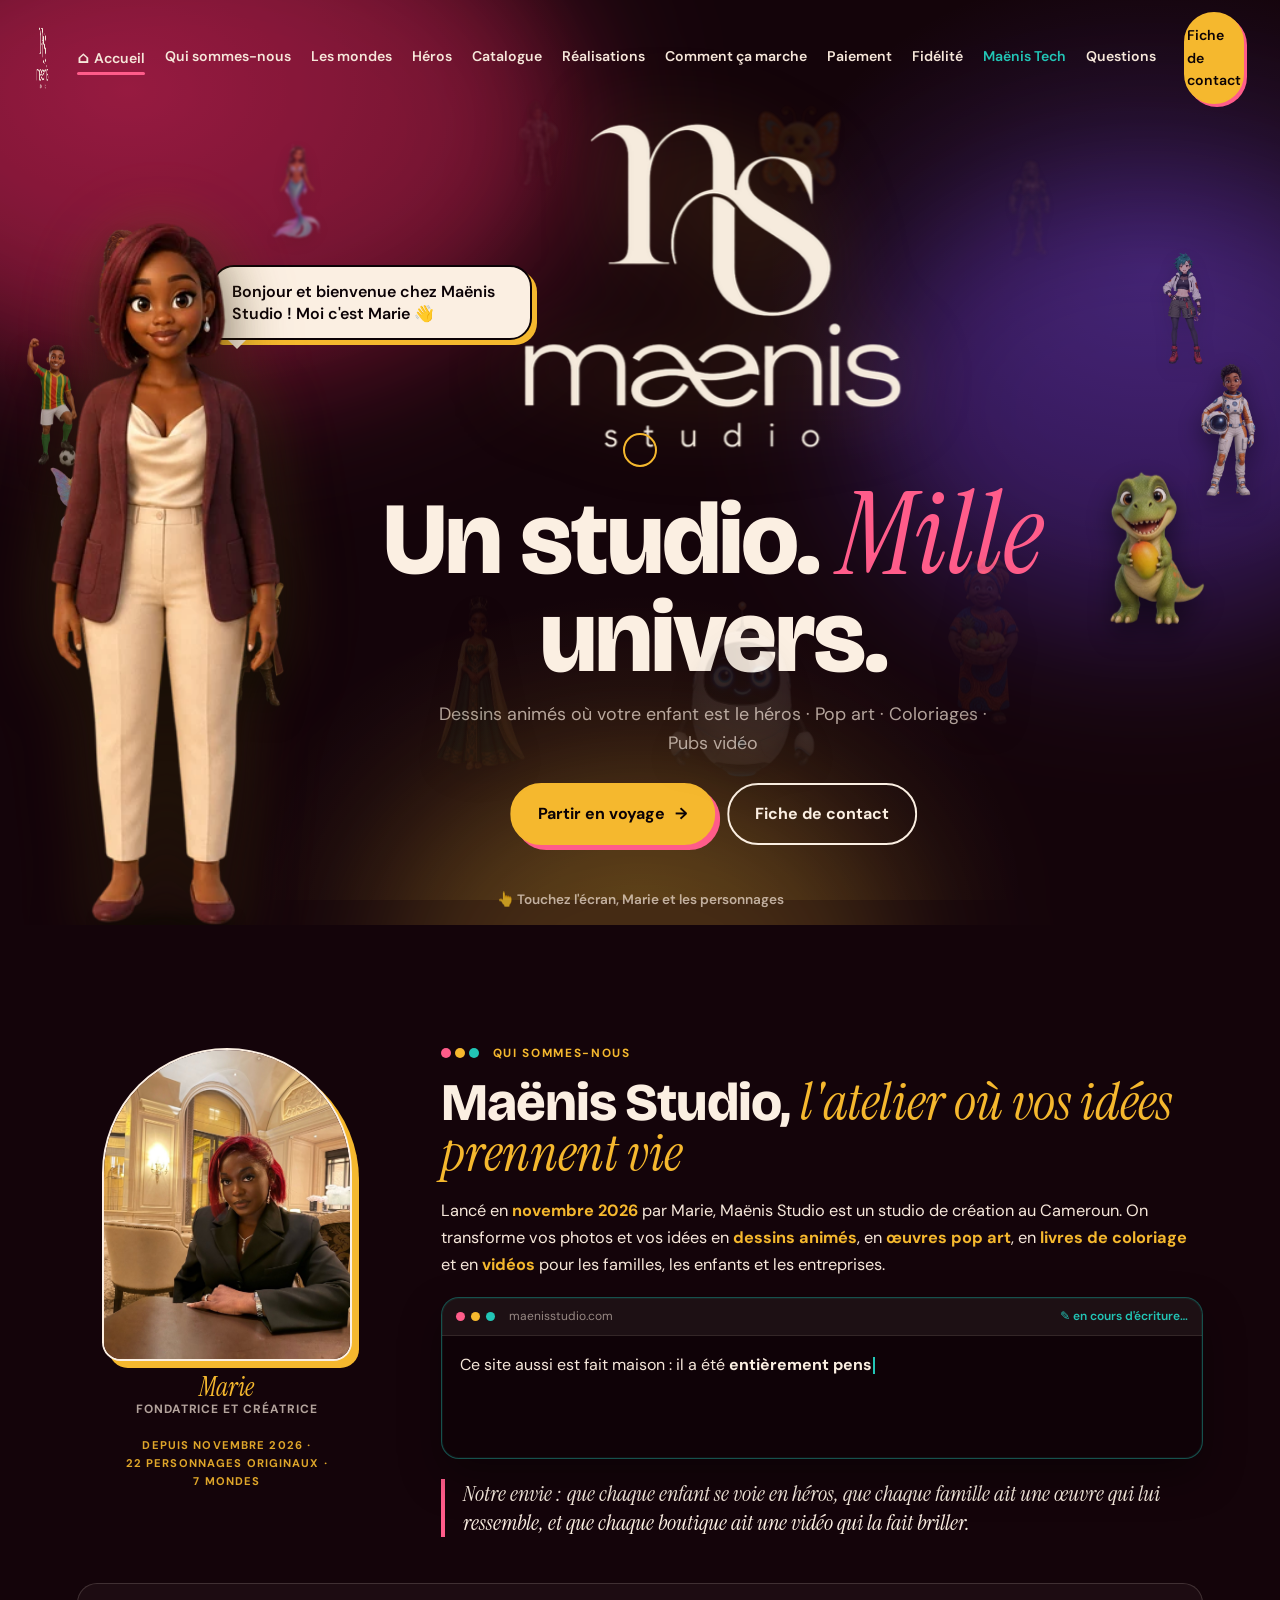
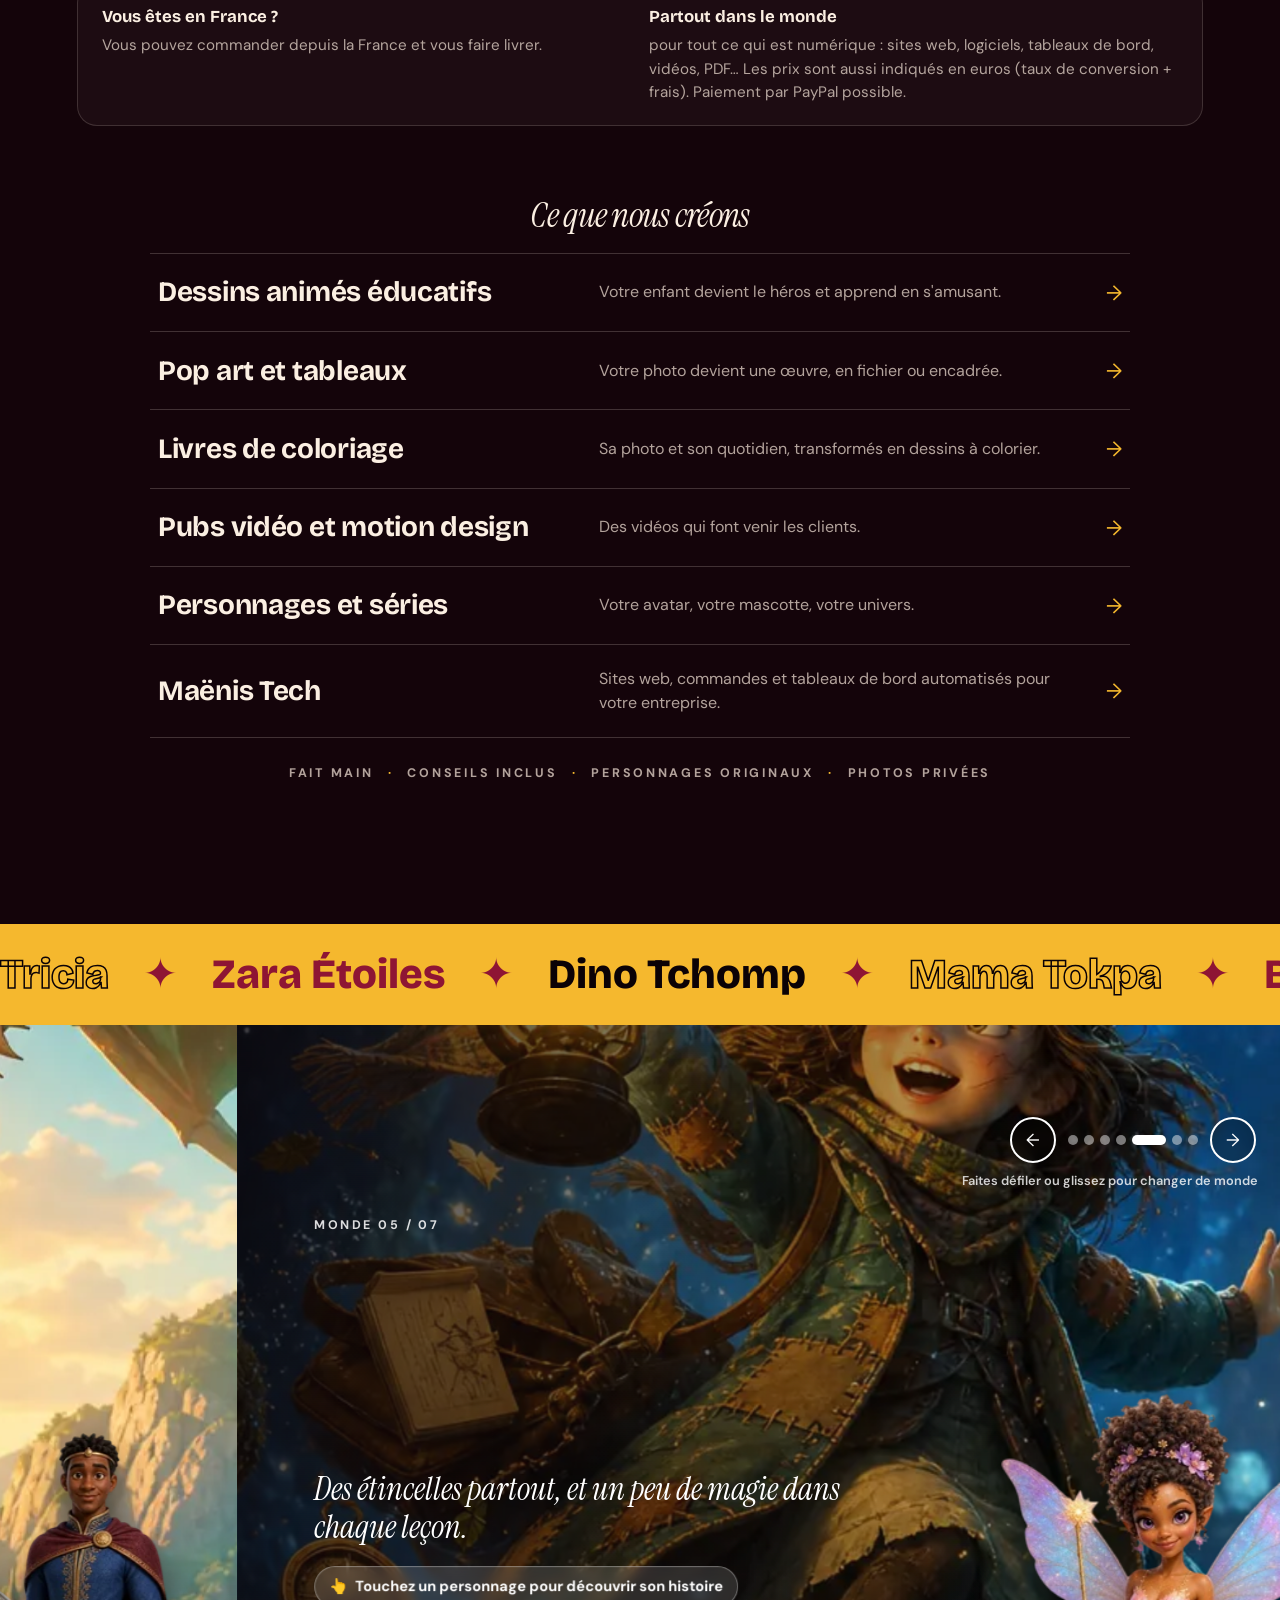
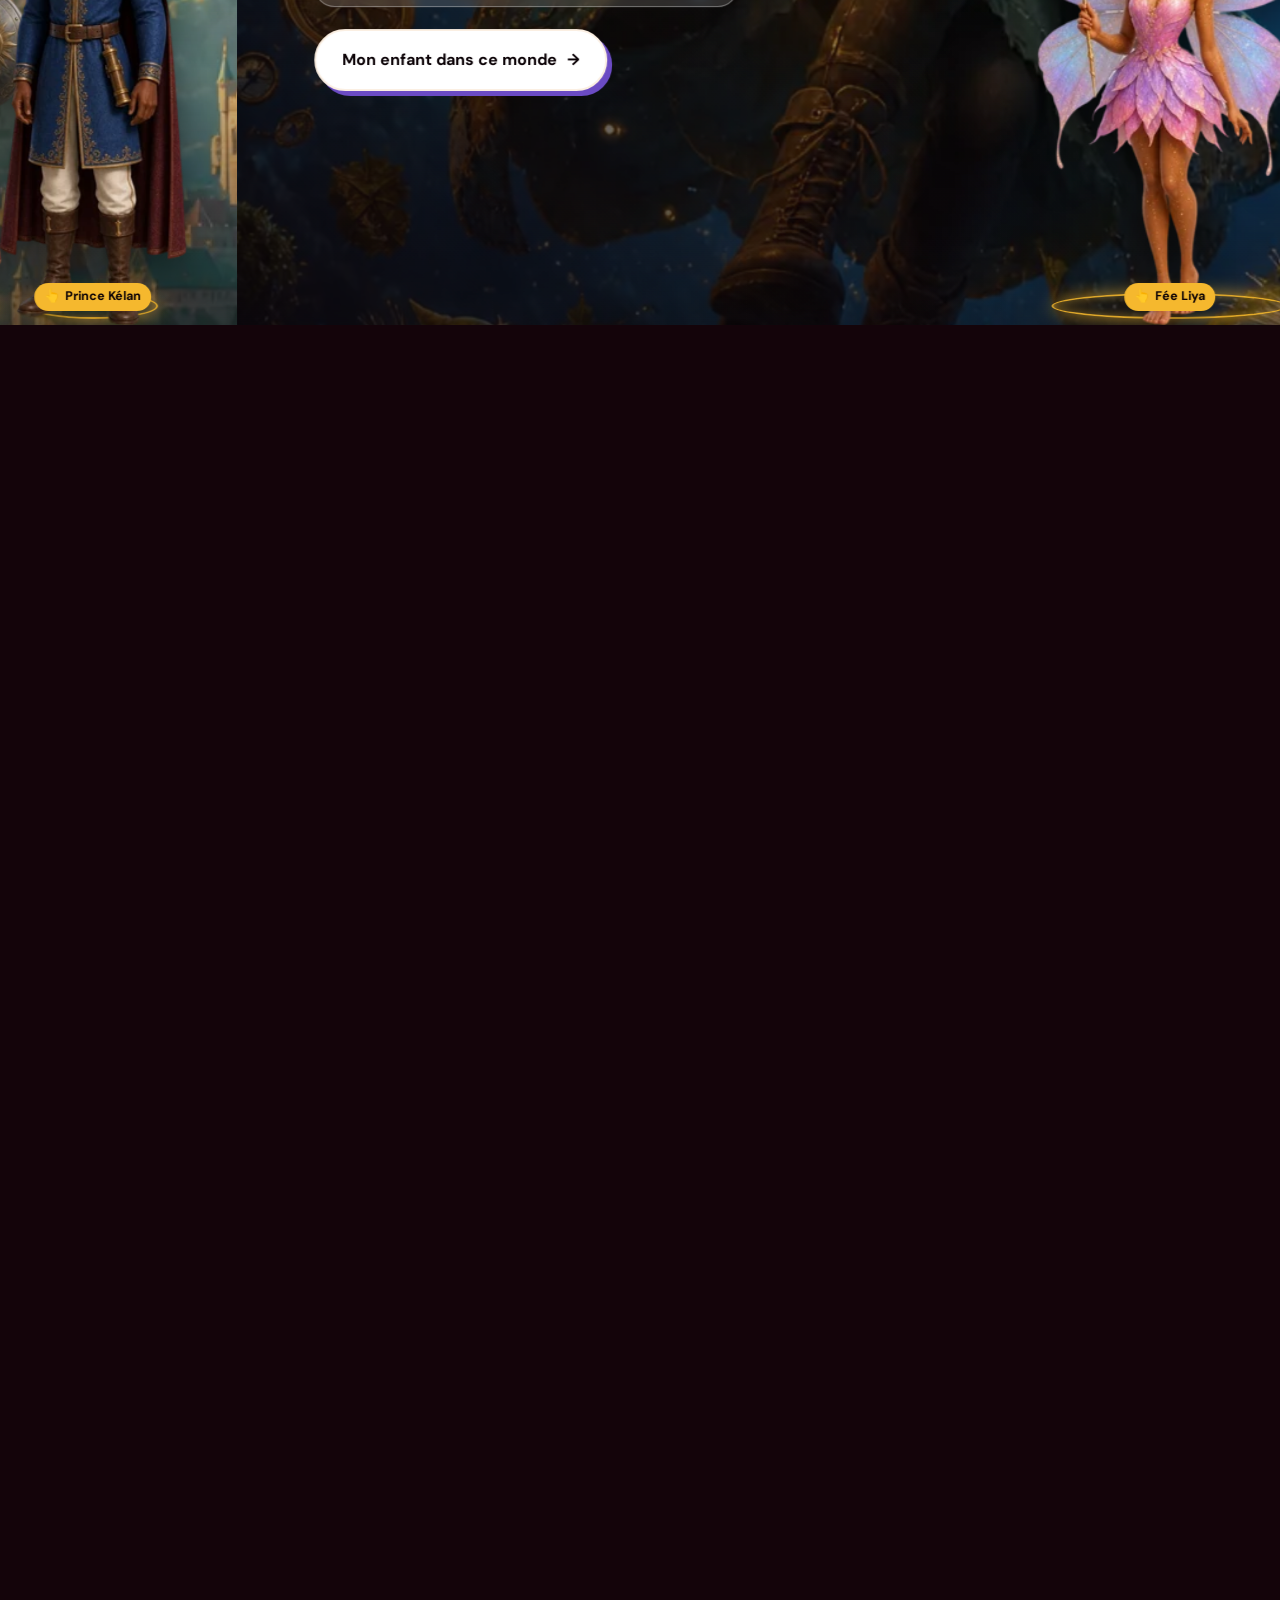
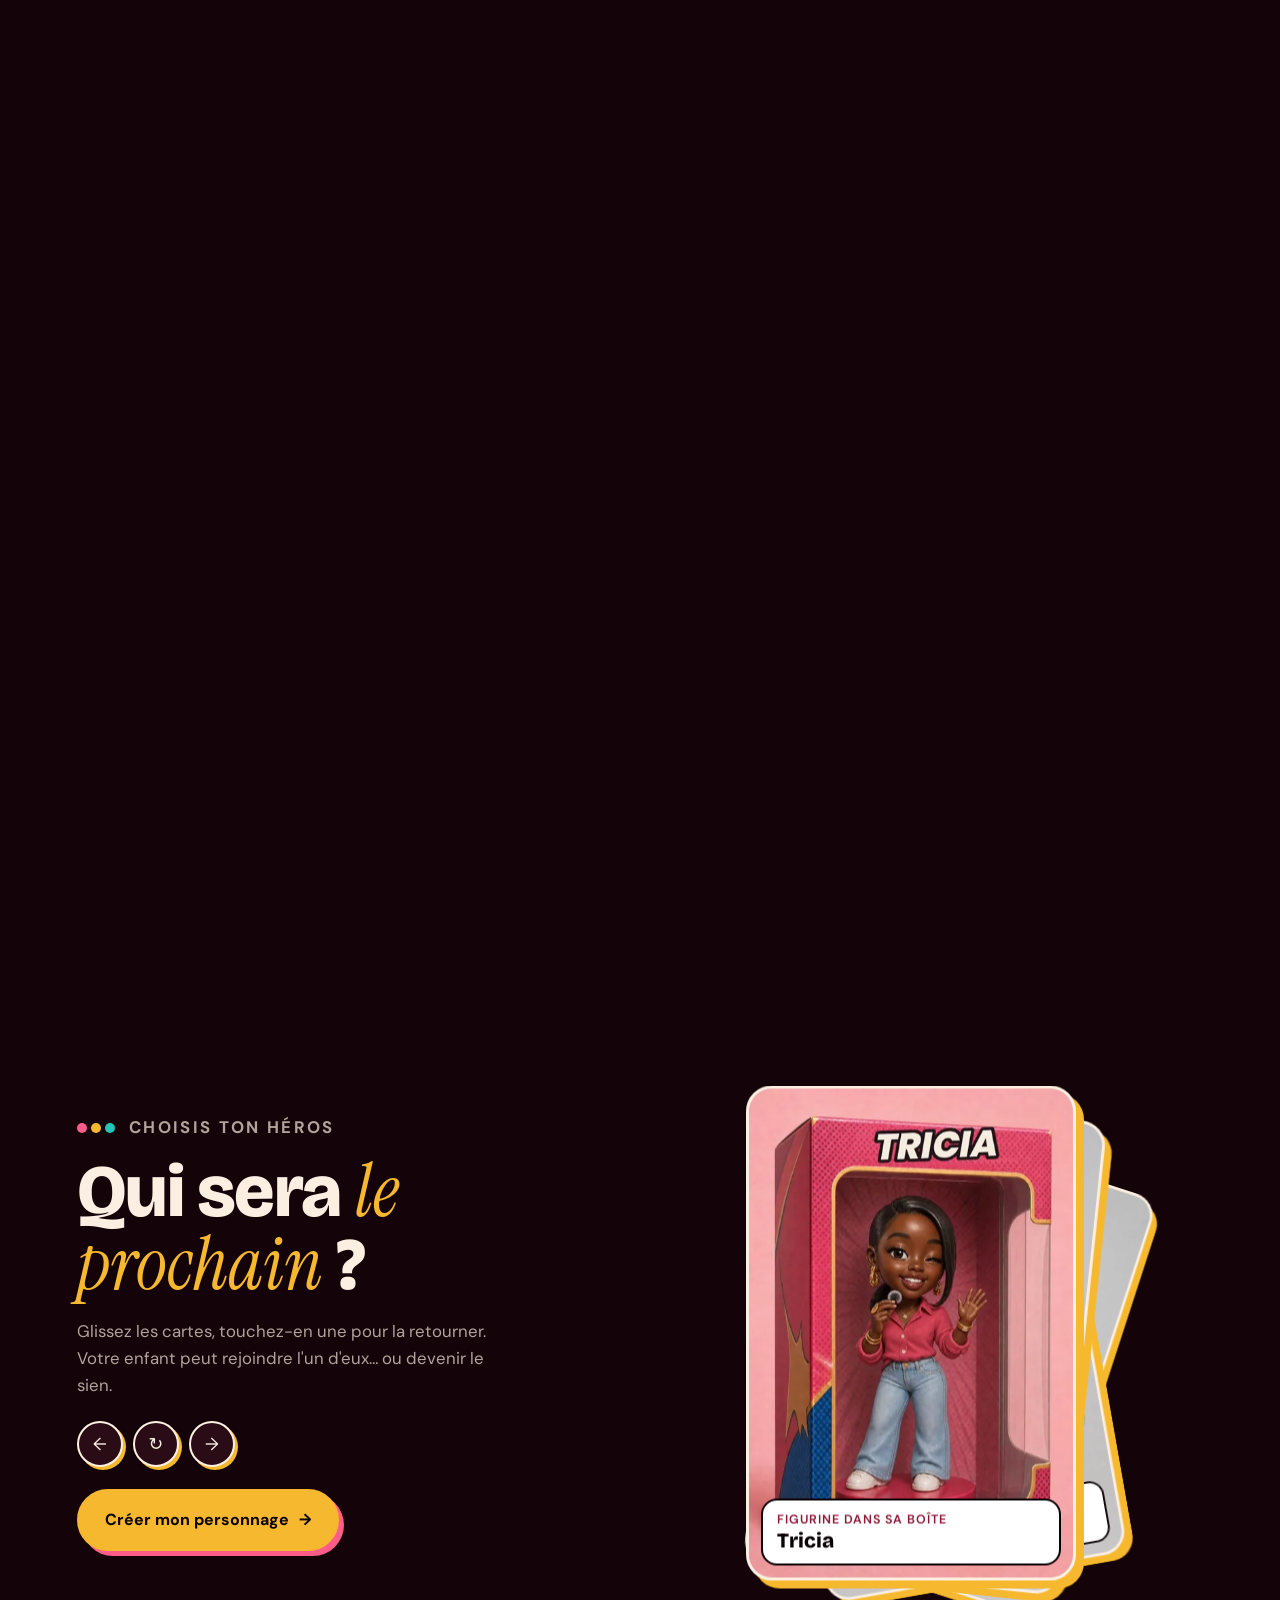
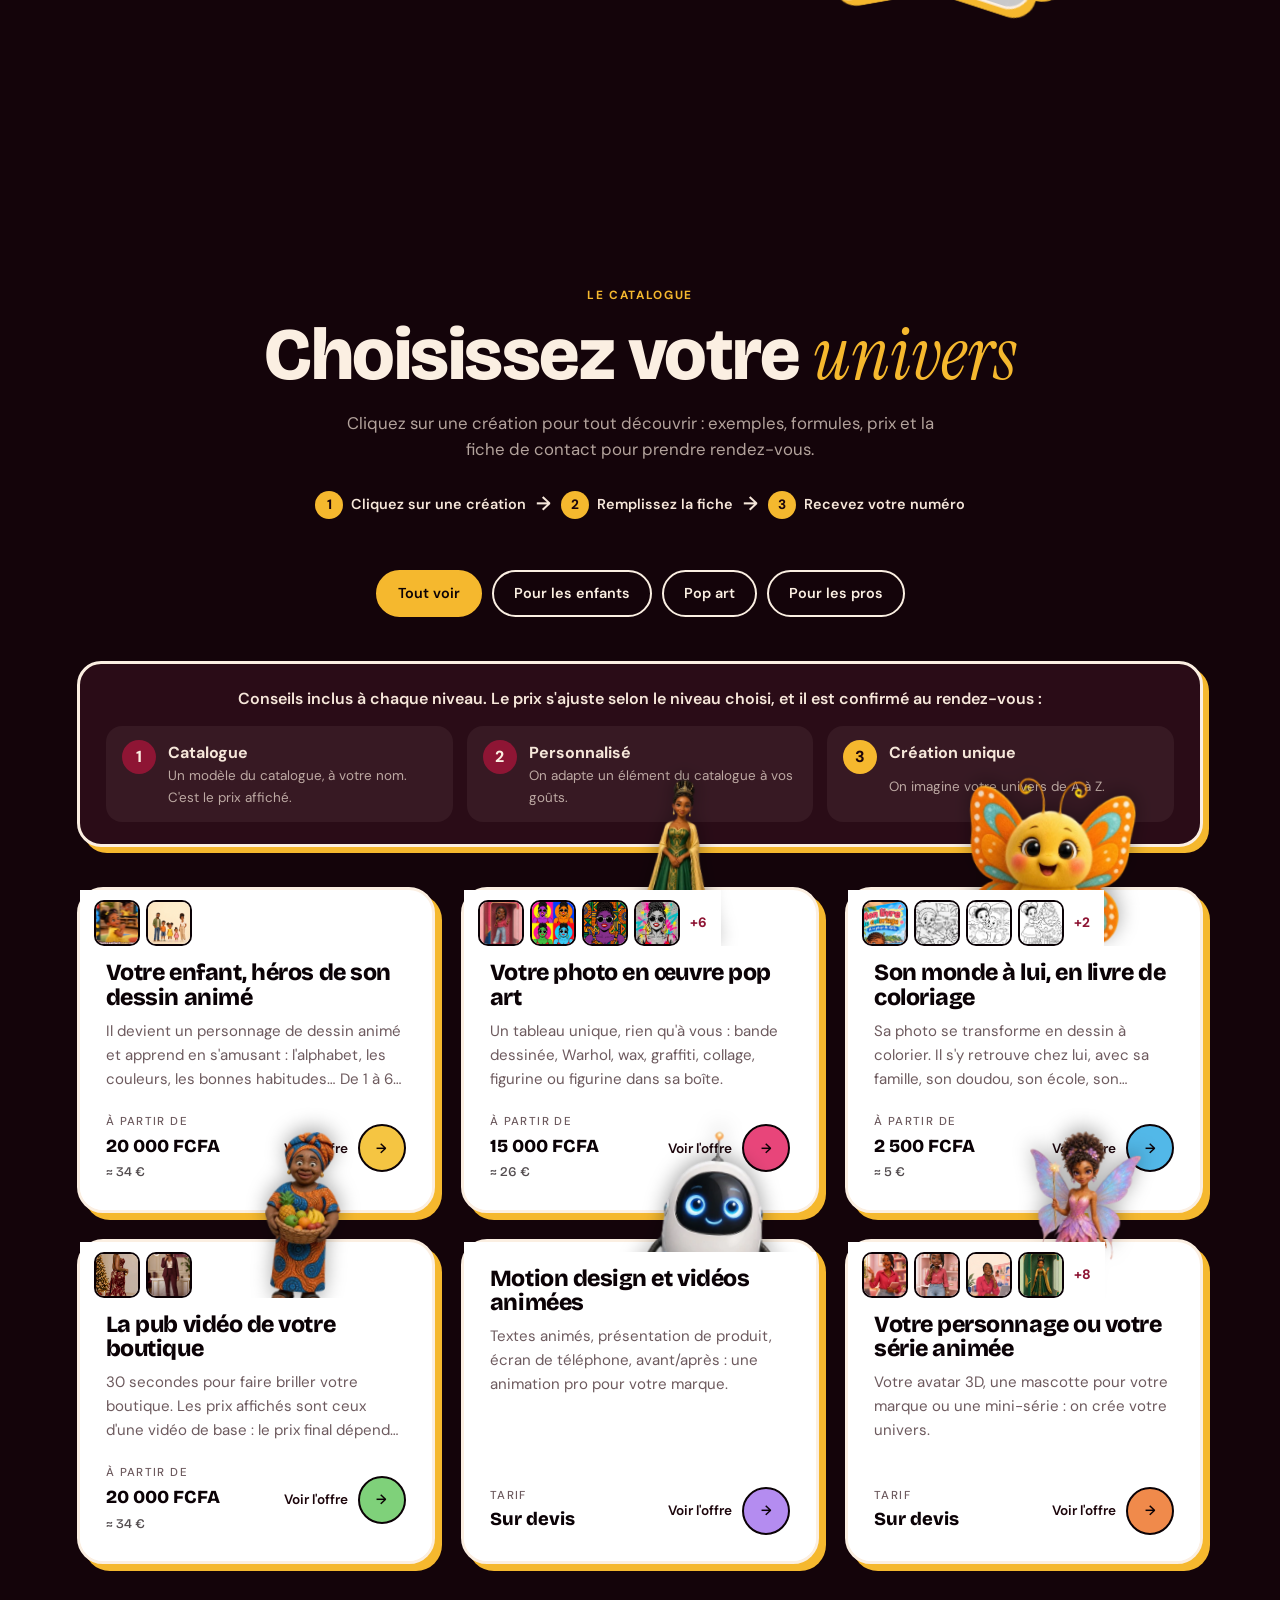
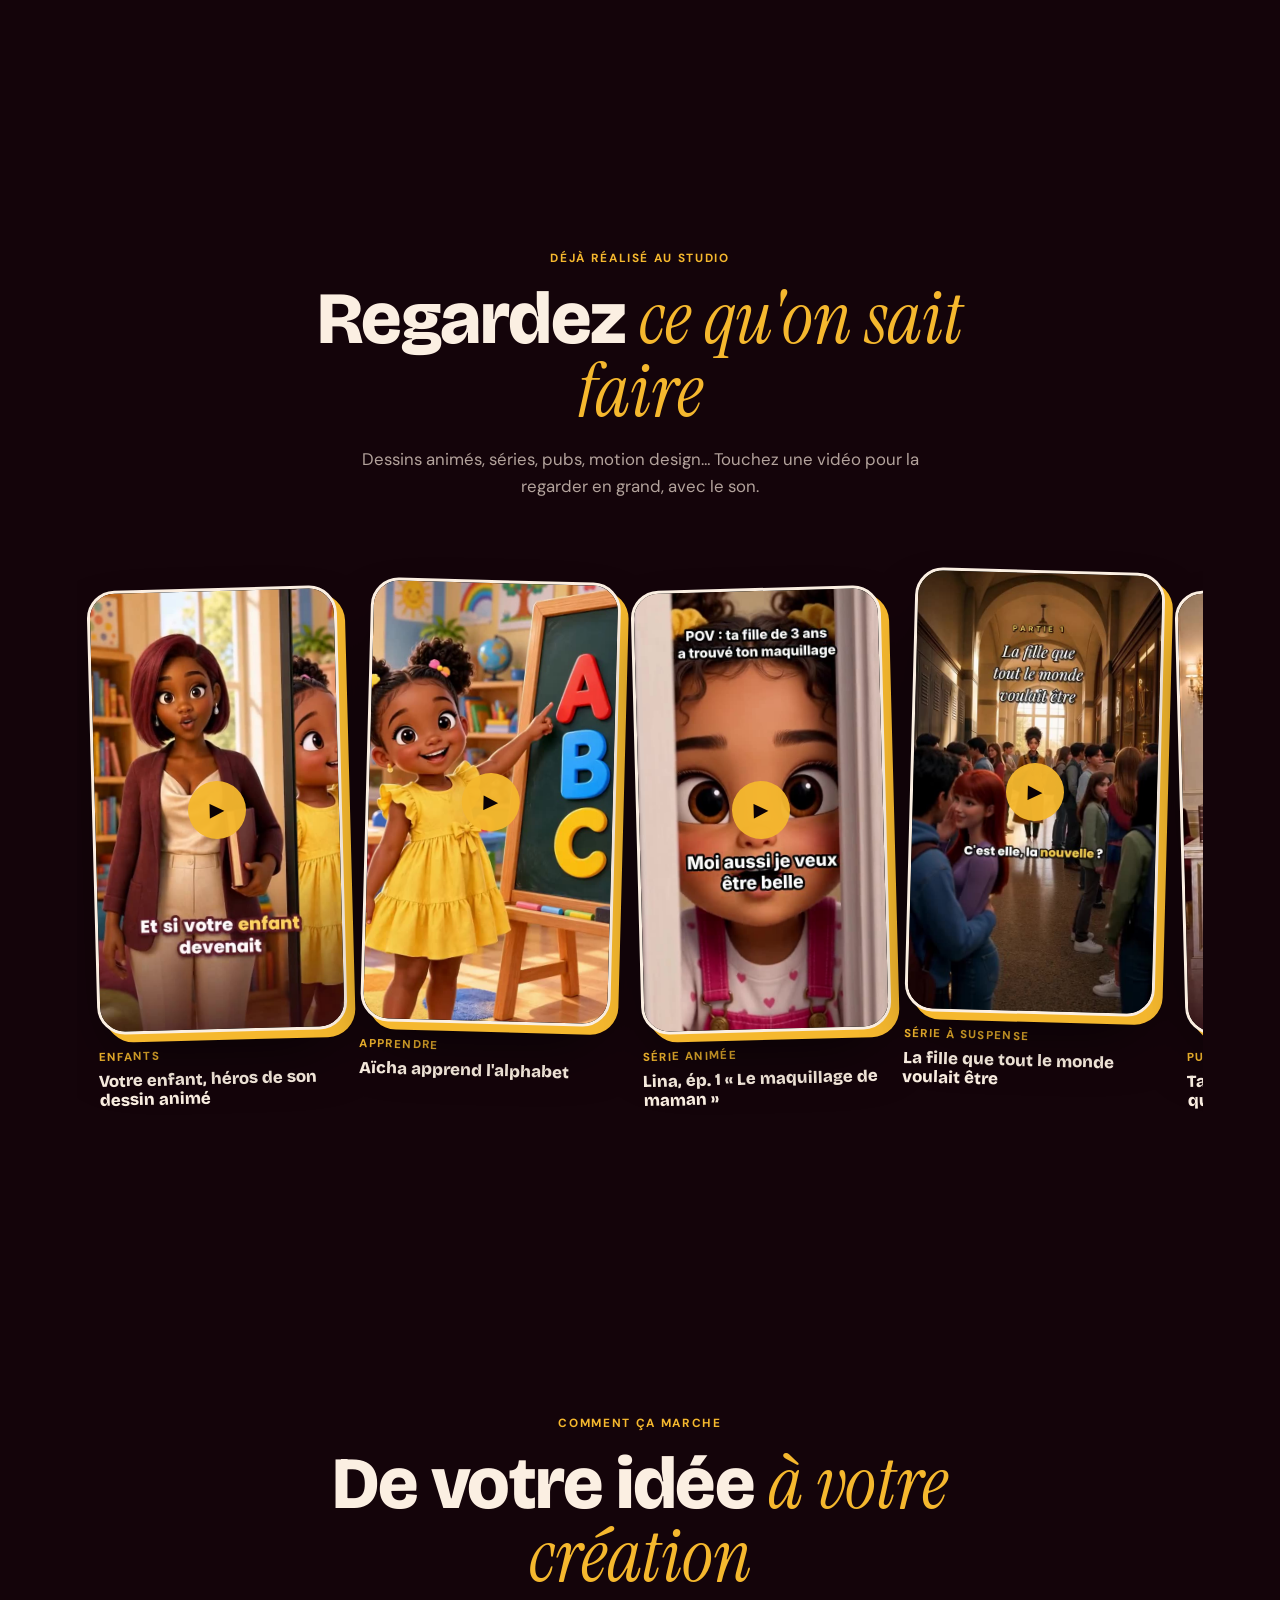
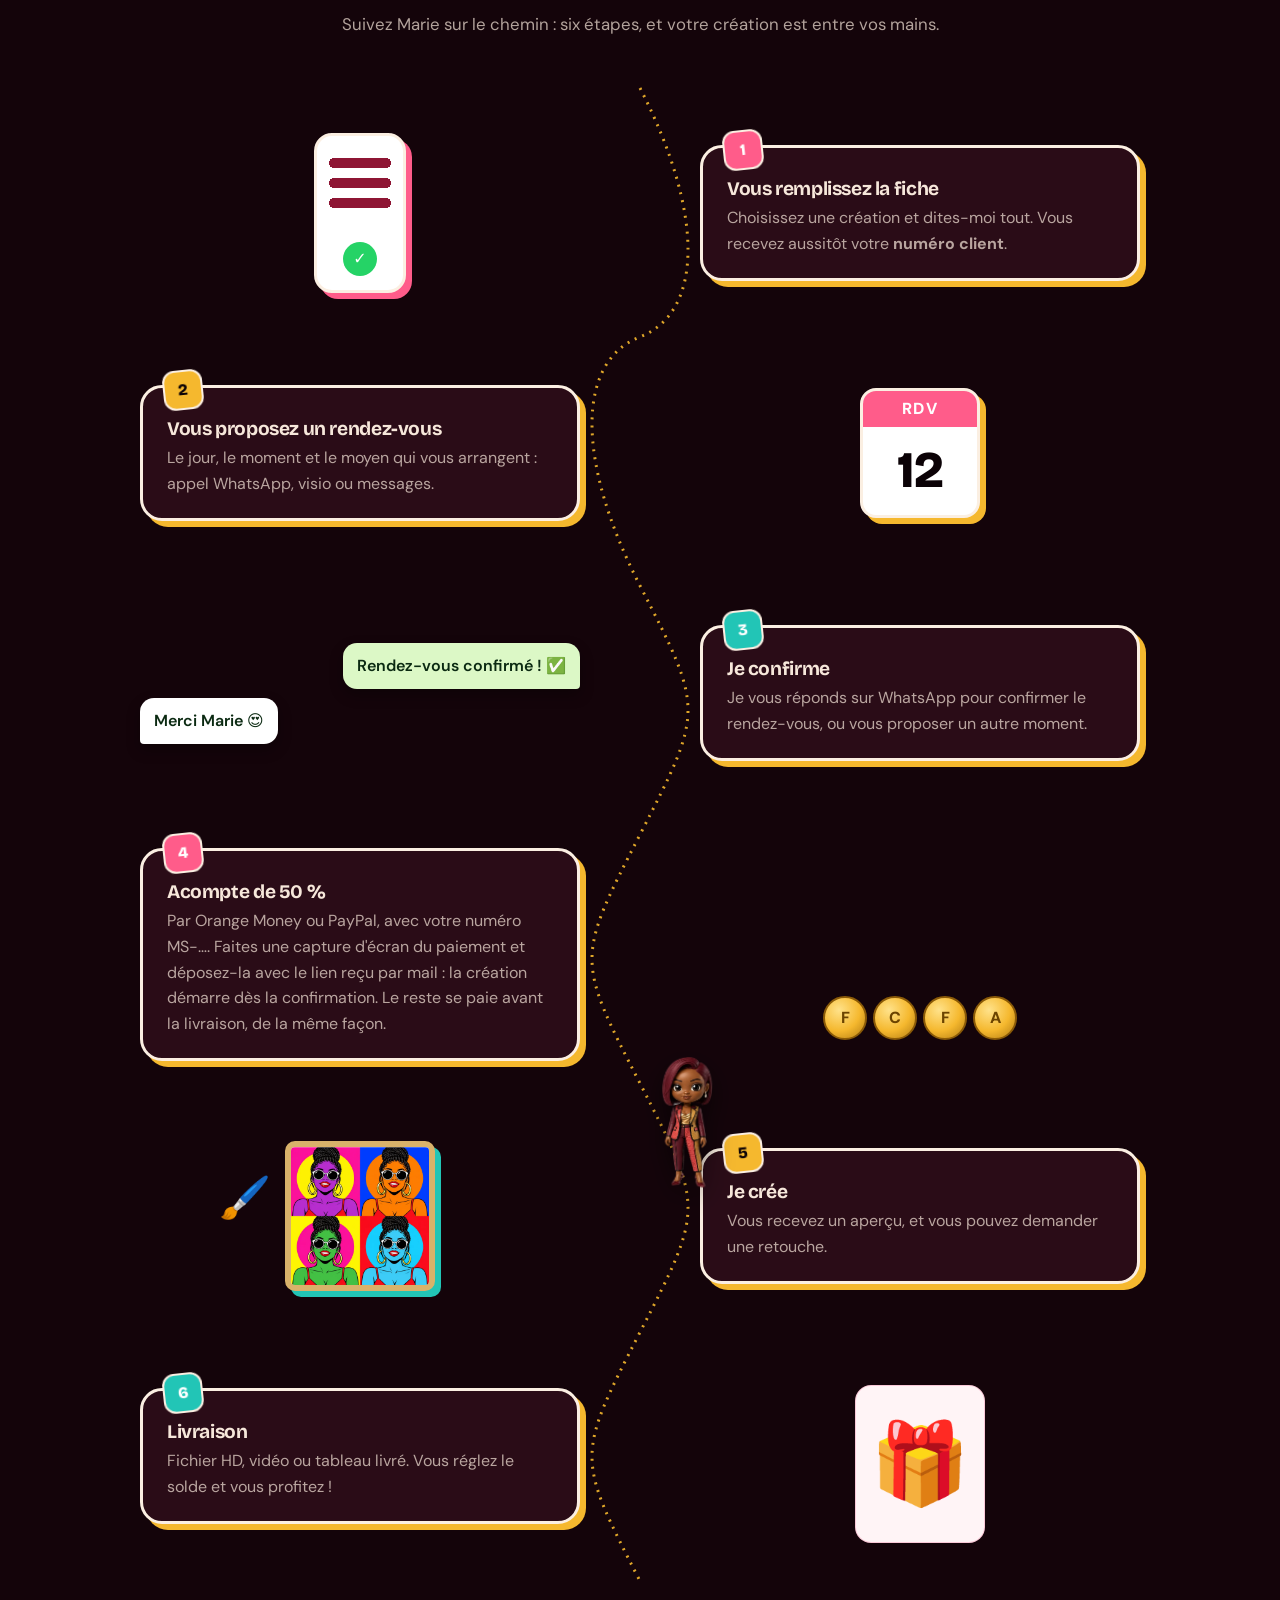
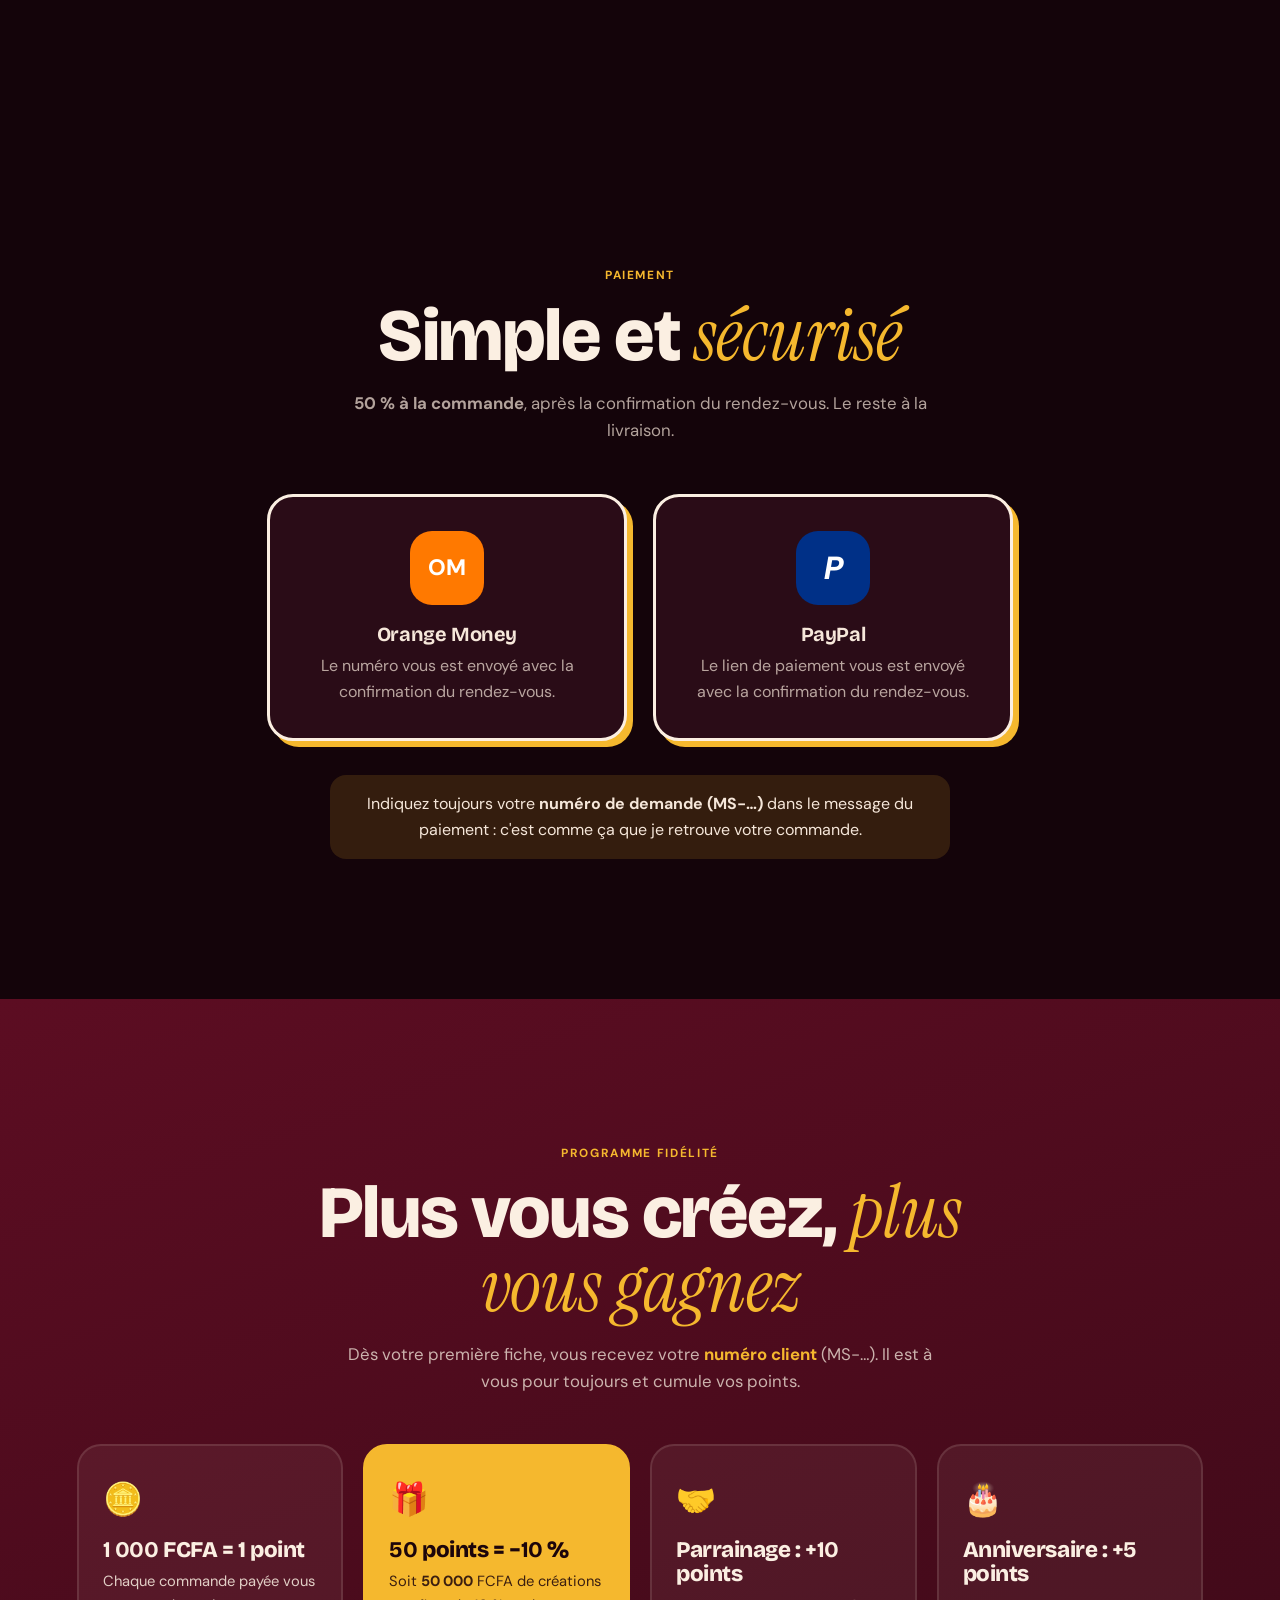
==== index.html @ 45e034a7 "Nouvelle fiche (plusieurs créations, cadeau, photos), Mon espace, Atelier prestataires" ====
<!doctype html>
<html lang="fr">
<head>
  <meta charset="utf-8">
  <meta name="viewport" content="width=device-width, initial-scale=1">
  <script>
    /* Même présentation partout : téléphone et tablette affichent la page comme l'iPad à l'horizontale
       (largeur fixe de 1366). Sur téléphone tenu droit, le haut de page (menu, boutons) est agrandi pour rester lisible. */
    (function () {
      if (!matchMedia("(hover: none) and (pointer: coarse)").matches) {
        // Ordinateur à grand écran : la page est agrandie pour ressembler exactement à l'iPad (1366 de large)
        var h = document.documentElement;
        var zoomer = function () {
          var z = innerWidth > 1400 ? innerWidth / 1366 : 1;
          h.style.zoom = z === 1 ? "" : String(z);
          h.style.setProperty("--z", String(z));
          h.classList.toggle("mode-zoom", z !== 1);
          window.__z = z;
        };
        zoomer(); addEventListener("resize", zoomer);
        return;
      }
      var court = Math.min(screen.width, screen.height), html = document.documentElement;
      // Tablette : présentation iPad horizontal (1366). Téléphone : présentation tablette verticale (820), deux fois plus lisible.
      document.querySelector('meta[name="viewport"]').setAttribute("content", court >= 600 ? "width=1366" : "width=820");
      if (court >= 600) return;
      var debout = matchMedia("(orientation: portrait)");
      function regler() { html.classList.toggle("mode-tel", debout.matches); }
      regler();
      if (debout.addEventListener) debout.addEventListener("change", regler); else debout.addListener(regler);
    })();
  </script>
  <title>Maënis Studio · Un studio, mille univers</title>
  <meta name="description" content="Maënis Studio crée des dessins animés éducatifs où votre enfant est le héros, des portraits pop art, des livres de coloriage personnalisés et des pubs vidéo pour votre boutique.">
  <meta property="og:title" content="Maënis Studio · Vos idées prennent vie">
  <meta property="og:description" content="Dessins animés personnalisés, portraits pop art, coloriages, pubs vidéo. Remplissez la fiche de contact et réservez votre rendez-vous.">
  <meta property="og:image" content="images/popart-bd.webp">
  <meta name="theme-color" content="#14040A">
  <link rel="icon" href="images/logo-bordeaux.png">
  <link rel="preconnect" href="https://fonts.googleapis.com">
  <link rel="preconnect" href="https://fonts.gstatic.com" crossorigin>
  <link href="https://fonts.googleapis.com/css2?family=Bricolage+Grotesque:opsz,wght@12..96,400..800&family=DM+Sans:opsz,wght@9..40,400..700&family=Instrument+Serif:ital@0;1&family=Caveat:wght@600;700&display=swap" rel="stylesheet">
  <link rel="stylesheet" href="style.css?v=202611051011">
  <link rel="stylesheet" href="monde.css?v=202611051011">
  <link rel="stylesheet" href="nuit.css?v=202611051011">
  <link rel="stylesheet" href="studio.css?v=202611051011">
</head>
<body>
  <a class="skip" href="#catalogue">Aller au catalogue</a>

  <!-- Barre de chargement -->
  <div class="loader" aria-hidden="true"><img src="images/logo-creme.png" alt=""></div>

  <header class="top" id="top">
    <a class="top__logo" href="#accueil" aria-label="Maënis Studio, accueil"><img src="images/logo-creme.png" alt="Maënis Studio"></a>
    <nav class="top__nav" aria-label="Menu principal">
      <a href="#accueil" class="nav-accueil"><span aria-hidden="true">⌂</span> Accueil</a>
      <a href="#studio">Qui sommes-nous</a>
      <a href="#voyage">Les mondes</a>
      <a href="#heros">Héros</a>
      <a href="#catalogue">Catalogue</a>
      <a href="#realisations">Réalisations</a>
      <a href="#etapes">Comment ça marche</a>
      <a href="#paiement">Paiement</a>
      <a href="#fidelite">Fidélité</a>
      <a href="#tech" class="nav-tech">Maënis Tech</a>
      <a href="#faq">Questions</a>
    </nav>
    <a class="btn btn--or btn--petit top__cta" href="#contact" data-ouvrir-fiche>Fiche de contact</a>
    <button class="top__burger" aria-label="Ouvrir le menu" aria-expanded="false"><i class="top__burger-traits" aria-hidden="true"><span></span><span></span><span></span></i><b class="top__burger-mot">Menu</b></button>
  </header>

  <main>
    <!-- ============ ACCUEIL : le logo et la ronde des personnages ============ -->
    <section class="intro" id="accueil">
      <div class="intro__aurore" aria-hidden="true"><span></span><span></span><span></span></div>
      <div class="intro__ronde" aria-hidden="true"></div>
      <div class="intro__centre">
        <div class="intro__logo"><img src="images/logo-creme.png" alt="Maënis Studio"><span class="intro__brille"></span></div>
        <h1 class="intro__titre"><span class="mot">Un studio.</span> <em class="mot">Mille</em> <span class="mot">univers.</span></h1>
        <p class="intro__sous">Dessins animés où votre enfant est le héros · Pop art · Coloriages · Pubs vidéo</p>
        <div class="intro__actions">
          <a class="bouton bouton--plein" href="#voyage">Partir en voyage <span aria-hidden="true">→</span></a>
          <a class="bouton bouton--trait" href="#contact">Fiche de contact</a>
        </div>
      </div>
      <div class="hote" id="hote">
        <div class="bulle bulle--hote" id="hote-bulle" aria-live="polite"></div>
        <img src="images/perso-marie-face.webp" alt="Marie, créatrice de Maënis Studio" draggable="false">
        <span class="hote__ombre" aria-hidden="true"></span>
      </div>
      <p class="intro__astuce" aria-hidden="true"><span class="doigt">👆</span> Touchez l'écran, Marie et les personnages</p>
    </section>

    <!-- Marie, guide de la visite (coin de l'écran) -->
    <button class="guide-marie" id="guide-marie" type="button" aria-label="Marie, votre guide">
      <img src="images/perso-marie-face.webp" alt="" draggable="false">
      <span class="guide-marie__bulle" id="guide-bulle"></span>
    </button>

    <!-- ============ QUI SOMMES-NOUS ============ -->
    <section class="section studio" id="studio">
      <div class="studio__grille">
        <div class="studio__portrait reveal">
          <div class="studio__cadre studio__cadre--photo"><img src="images/fondatrice-portrait.jpg" alt="Marie, fondatrice de Maënis Studio" loading="lazy"></div>
          <p class="studio__signature"><strong data-studio="fondatrice">Marie</strong><span>Fondatrice et créatrice</span></p>
          <p class="studio__depuis" id="studio-chiffres"></p>
        </div>
        <div class="studio__texte">
          <p class="sur-titre reveal">Qui sommes-nous</p>
          <h2 class="reveal">Maënis Studio, <em>l'atelier où vos idées prennent vie</em></h2>
          <p class="studio__intro reveal">Lancé en <strong data-studio="lancement">novembre 2026</strong> par Marie, Maënis Studio est un studio de création au Cameroun. On transforme vos photos et vos idées en <strong>dessins animés</strong>, en <strong>œuvres pop art</strong>, en <strong>livres de coloriage</strong> et en <strong>vidéos</strong> pour les familles, les enfants et les entreprises.</p>
          <div class="fait-main reveal" id="fait-main">
            <div class="fait-main__barre" aria-hidden="true"><i></i><i></i><i></i><span>maenisstudio.com</span><b class="fait-main__etat">✎ en cours d'écriture…</b></div>
            <p class="fait-main__texte" data-ecrire>Ce site aussi est fait maison&nbsp;: il a été <strong class="fait-main__cle">entièrement pensé et réalisé par Marie</strong>, la fondatrice. C'est ce savoir-faire que propose <a href="#tech">Maënis Tech</a> pour votre entreprise.</p>
            <p class="fait-main__signature" aria-hidden="true">Marie</p>
          </div>
          <p class="studio__mission reveal" data-plus="Notre envie">Notre envie&nbsp;: que chaque enfant se voie en héros, que chaque famille ait une œuvre qui lui ressemble, et que chaque boutique ait une vidéo qui la fait briller.</p>
        </div>
      </div>
      <div class="studio__monde reveal">
            <p><strong>Vous êtes en France&nbsp;?</strong> Vous pouvez commander depuis la France et vous faire livrer.</p>
            <p><strong>Partout dans le monde</strong> pour tout ce qui est numérique&nbsp;: sites web, logiciels, tableaux de bord, vidéos, PDF… Les prix sont aussi indiqués en euros (taux de conversion + frais). Paiement par PayPal possible.</p>
      </div>
      <h3 class="studio__sous-titre reveal">Ce que nous créons</h3>
      <ol class="studio__index">
        <li><a href="#offre-dessin-anime-enfant"><strong>Dessins animés éducatifs</strong><span>Votre enfant devient le héros et apprend en s'amusant.</span><i aria-hidden="true">→</i></a></li>
        <li><a href="#offre-portrait-pop-art"><strong>Pop art et tableaux</strong><span>Votre photo devient une œuvre, en fichier ou encadrée.</span><i aria-hidden="true">→</i></a></li>
        <li><a href="#offre-livre-coloriage"><strong>Livres de coloriage</strong><span>Sa photo et son quotidien, transformés en dessins à colorier.</span><i aria-hidden="true">→</i></a></li>
        <li><a href="#offre-pub-video-boutique"><strong>Pubs vidéo et motion design</strong><span>Des vidéos qui font venir les clients.</span><i aria-hidden="true">→</i></a></li>
        <li><a href="#offre-serie-personnage"><strong>Personnages et séries</strong><span>Votre avatar, votre mascotte, votre univers.</span><i aria-hidden="true">→</i></a></li>
        <li><a href="#tech"><strong>Maënis Tech</strong><span>Sites web, commandes et tableaux de bord automatisés pour votre entreprise.</span><i aria-hidden="true">→</i></a></li>
      </ol>
      <p class="studio__valeurs reveal">Fait main<i>·</i>Conseils inclus<i>·</i>Personnages originaux<i>·</i>Photos privées</p>
    </section>

    <!-- ============ BANDEAU DES NOMS ============ -->
    <div class="noms" aria-hidden="true"><div class="noms__piste"></div></div>

    <!-- ============ VOYAGE HORIZONTAL DANS LES MONDES ============ -->
    <section class="voyage" id="voyage" aria-label="Les mondes Maënis">
      <div class="voyage__ecran">
        <div class="voyage__piste" id="voyage-piste"></div>
        <div class="voyage__nav">
          <button class="voyage__fleche" data-monde="-1" aria-label="Monde précédent">←</button>
          <div class="voyage__points" id="voyage-points"></div>
          <button class="voyage__fleche" data-monde="1" aria-label="Monde suivant">→</button>
        </div>
        <p class="voyage__astuce">Faites défiler ou glissez pour changer de monde</p>
      </div>
    </section>

    <!-- ============ CHOISIS TON HÉROS : cartes à glisser ============ -->
    <section class="heros" id="heros">
      <div class="heros__texte">
        <p class="etiquette">Choisis ton héros</p>
        <h2>Qui sera <em>le prochain</em>&nbsp;?</h2>
        <p>Glissez les cartes, touchez-en une pour la retourner. Votre enfant peut rejoindre l'un d'eux… ou devenir le sien.</p>
        <div class="heros__boutons">
          <button class="rond" data-carte="-1" aria-label="Carte précédente">←</button>
          <button class="rond" data-carte="0" aria-label="Retourner la carte">↻</button>
          <button class="rond" data-carte="1" aria-label="Carte suivante">→</button>
        </div>
        <a class="bouton bouton--plein" href="#offre-serie-personnage">Créer mon personnage <span aria-hidden="true">→</span></a>
      </div>
      <div class="pile" id="pile" aria-live="polite"></div>
    </section>

    <!-- ============ CATALOGUE ============ -->
    <section class="section catalogue" id="catalogue">
      <div class="section__tete">
        <p class="sur-titre reveal">Le catalogue</p>
        <h2 class="reveal">Choisissez votre <em>univers</em></h2>
        <p class="section__intro reveal">Cliquez sur une création pour tout découvrir : exemples, formules, prix et la fiche de contact pour prendre rendez-vous.</p>
        <ol class="parcours reveal" aria-label="Comment commander">
          <li><span>1</span>Cliquez sur une création</li>
          <li class="parcours__fleche" aria-hidden="true">→</li>
          <li><span>2</span>Remplissez la fiche</li>
          <li class="parcours__fleche" aria-hidden="true">→</li>
          <li><span>3</span>Recevez votre numéro</li>
        </ol>
      </div>
      <div class="filtres reveal" role="tablist" aria-label="Filtrer le catalogue">
        <button class="filtre actif" data-filtre="tout" role="tab" aria-selected="true">Tout voir</button>
        <button class="filtre" data-filtre="enfants" role="tab" aria-selected="false">Pour les enfants</button>
        <button class="filtre" data-filtre="pop-art" role="tab" aria-selected="false">Pop art</button>
        <button class="filtre" data-filtre="pro" role="tab" aria-selected="false">Pour les pros</button>
      </div>
      <div class="niveaux reveal" aria-label="Les niveaux de création">
        <p class="niveaux__titre">Conseils inclus à chaque niveau. Le prix s'ajuste selon le niveau choisi, et il est confirmé au rendez-vous&nbsp;:</p>
        <ol>
          <li><span>1</span><strong>Catalogue</strong><small>Un modèle du catalogue, à votre nom. C'est le prix affiché.</small></li>
          <li><span>2</span><strong>Personnalisé</strong><small>On adapte un élément du catalogue à vos goûts.</small></li>
          <li><span>3</span><strong>Création unique</strong><small>On imagine votre univers de A à Z.</small></li>
        </ol>
      </div>
      <p class="glisser">Glissez pour voir toutes les créations →</p>
      <div class="grille" id="grille"></div>
      <img class="passant passant--catalogue" src="images/perso-popart.webp" alt="" aria-hidden="true">
    </section>

    <!-- ============ RÉALISATIONS : le mur de vidéos ============ -->
    <section class="section realisations" id="realisations">
      <div class="section__tete">
        <p class="sur-titre reveal">Déjà réalisé au studio</p>
        <h2 class="reveal">Regardez <em>ce qu'on sait faire</em></h2>
        <p class="section__intro reveal">Dessins animés, séries, pubs, motion design… Touchez une vidéo pour la regarder en grand, avec le son.</p>
      </div>
      <div class="mur" id="mur"></div>
    </section>

    <dialog class="lecteur" id="lecteur" aria-label="Vidéo">
      <button class="lecteur__fermer rond" type="button" aria-label="Fermer">✕</button>
      <video playsinline controls></video>
      <div class="lecteur__bas"><span class="lecteur__type"></span><strong class="lecteur__titre"></strong><a class="bouton bouton--plein lecteur__offre" href="#">La même pour moi <span aria-hidden="true">→</span></a></div>
    </dialog>

    <!-- ============ ÉTAPES : le chemin illustré ============ -->
    <section class="section etapes chemin" id="etapes">
      <div class="section__tete">
        <p class="sur-titre reveal">Comment ça marche</p>
        <h2 class="reveal">De votre idée <em>à votre création</em></h2>
        <p class="section__intro reveal">Suivez Marie sur le chemin : six étapes, et votre création est entre vos mains.</p>
      </div>
      <div class="chemin__piste" id="chemin">
        <svg class="chemin__trace" viewBox="0 0 100 600" preserveAspectRatio="none" aria-hidden="true"><path id="chemin-path" d="M50 0 C 90 50, 90 90, 50 100 S 10 150, 50 200 S 90 250, 50 300 S 10 350, 50 400 S 90 450, 50 500 S 10 550, 50 600" /></svg>
        <img class="chemin__marie" id="chemin-marie" src="images/perso-figurine.webp" alt="" aria-hidden="true">
        <p class="glisser">Glissez pour suivre les 6 étapes →</p>
        <ol class="chemin__etapes">
          <li class="station"><div class="station__illu illu-fiche" aria-hidden="true"><span class="tel-mini"><i></i><i></i><i></i><b>✓</b></span></div><div class="station__texte"><span class="station__num">1</span><h3>Vous remplissez la fiche</h3><p>Choisissez une création et dites-moi tout. Vous recevez aussitôt votre <strong>numéro client</strong>.</p></div></li>
          <li class="station"><div class="station__illu illu-rdv" aria-hidden="true"><span class="calendrier"><b>RDV</b><i>12</i></span></div><div class="station__texte"><span class="station__num">2</span><h3>Vous proposez un rendez-vous</h3><p>Le jour, le moment et le moyen qui vous arrangent : appel WhatsApp, visio ou messages.</p></div></li>
          <li class="station"><div class="station__illu illu-ok" aria-hidden="true"><span class="bulle-wa">Rendez-vous confirmé ! ✅</span><span class="bulle-wa bulle-wa--2">Merci Marie 😍</span></div><div class="station__texte"><span class="station__num">3</span><h3>Je confirme</h3><p>Je vous réponds sur WhatsApp pour confirmer le rendez-vous, ou vous proposer un autre moment.</p></div></li>
          <li class="station"><div class="station__illu illu-acompte" aria-hidden="true"><span class="piece">F</span><span class="piece">C</span><span class="piece">F</span><span class="piece">A</span><span class="moitie">50 %</span></div><div class="station__texte"><span class="station__num">4</span><h3>Acompte de 50 %</h3><p>Par Orange Money ou PayPal, avec votre numéro MS-…. Faites une capture d'écran du paiement et déposez-la avec le lien reçu par mail : la création démarre dès la confirmation. Le reste se paie avant la livraison, de la même façon.</p></div></li>
          <li class="station"><div class="station__illu illu-creation" aria-hidden="true"><span class="toile"><img src="images/popart-warhol.webp" alt=""></span><span class="pinceau">🖌️</span></div><div class="station__texte"><span class="station__num">5</span><h3>Je crée</h3><p>Vous recevez un aperçu, et vous pouvez demander une retouche.</p></div></li>
          <li class="station"><div class="station__illu illu-livraison" aria-hidden="true"><span class="cadeau">🎁</span><span class="etoiles">✨</span></div><div class="station__texte"><span class="station__num">6</span><h3>Livraison</h3><p>Fichier HD, vidéo ou tableau livré. Vous réglez le solde et vous profitez !</p></div></li>
        </ol>
      </div>
    </section>

    <!-- ============ AVIS ============ -->
    <section class="section avis" id="avis" hidden>
      <div class="section__tete">
        <p class="sur-titre reveal">Ils m'ont fait confiance</p>
        <h2 class="reveal">Les avis <em>de mes clients</em></h2>
      </div>
      <div class="avis__grille"></div>
    </section>

    <!-- ============ PAIEMENT ============ -->
    <section class="section paiement" id="paiement">
      <div class="section__tete">
        <p class="sur-titre reveal">Paiement</p>
        <h2 class="reveal">Simple et <em>sécurisé</em></h2>
        <p class="section__intro reveal"><strong class="acompte-texte">50 % à la commande</strong>, après la confirmation du rendez-vous. Le reste à la livraison.</p>
      </div>
      <div class="moyens">
        <article class="moyen moyen--om reveal">
          <div class="moyen__logo" aria-hidden="true"><span>OM</span></div>
          <h3>Orange Money</h3>
          <p class="moyen__info" data-paiement="orangeMoney">Le numéro vous est envoyé avec la confirmation du rendez-vous.</p>
        </article>
        <article class="moyen moyen--pp reveal">
          <div class="moyen__logo" aria-hidden="true"><span>P</span></div>
          <h3>PayPal</h3>
          <p class="moyen__info" data-paiement="paypal">Le lien de paiement vous est envoyé avec la confirmation du rendez-vous.</p>
        </article>
      </div>
      <p class="note reveal">Indiquez toujours votre <strong>numéro de demande (MS-…)</strong> dans le message du paiement : c'est comme ça que je retrouve votre commande.</p>
    </section>

    <!-- ============ FIDÉLITÉ ============ -->
    <section class="section fidelite" id="fidelite">
      <div class="section__tete">
        <p class="sur-titre reveal">Programme fidélité</p>
        <h2 class="reveal">Plus vous créez, <em>plus vous gagnez</em></h2>
        <p class="section__intro reveal">Dès votre première fiche, vous recevez votre <strong>numéro client</strong> (MS-…). Il est à vous pour toujours et cumule vos points.</p>
      </div>
      <div class="regles"><p class="regles__titre">Comment ça marche ? Touchez une ligne :</p>
        <article class="regle reveal"><span class="regle__ico">🪙</span><h3><b data-fid="fcfaParPoint"></b> FCFA = 1 point</h3><p>Chaque commande payée vous rapporte des points.</p></article>
        <article class="regle regle--or reveal"><span class="regle__ico">🎁</span><h3><b data-fid="palier"></b> points = −<b data-fid="reduction"></b> %</h3><p>Soit <b data-fid="seuil"></b> FCFA de créations : profitez de <b data-fid="reduction2"></b> % sur la commande de votre choix.</p></article>
        <article class="regle reveal"><span class="regle__ico">🤝</span><h3>Parrainage : +<b data-fid="parrainage"></b> points</h3><p>Votre <strong>code parrainage, c'est votre numéro client</strong>. Un ami le donne dans sa fiche et commande&nbsp;? Les points arrivent chez vous.</p></article>
        <article class="regle reveal"><span class="regle__ico">🎂</span><h3>Anniversaire : +<b data-fid="anniversaire"></b> points</h3><p>Indiquez votre date d'anniversaire dans la fiche&nbsp;: un cadeau vous attend chaque année.</p></article>
      </div>
      <div class="tirelire reveal" id="tirelire">
        <div class="tirelire__texte">
          <h3>Combien allez-vous <em>économiser</em>&nbsp;?</h3>
          <label for="sim-montant">Ce que vous dépensez au studio&nbsp;: <strong id="sim-montant-txt">0 FCFA</strong></label>
          <input type="range" id="sim-montant" min="0" max="200000" step="2500" value="0">
          <div class="tirelire__chiffres">
            <div><span>Points gagnés</span><strong id="sim-points">0</strong></div>
            <div><span>Réductions débloquées</span><strong id="sim-reducs">0</strong></div>
            <div class="eco"><span>Économie (sur des commandes de 25 000 FCFA)</span><strong id="sim-eco">0 FCFA</strong></div>
          </div>
          <div class="jauge"><div class="jauge__barre" id="sim-jauge"></div><span class="jauge__palier">−10 %</span></div>
          <p class="tirelire__note" id="sim-note">Glissez le curseur…</p>
        </div>
        <div class="tirelire__bocal" aria-hidden="true">
          <div class="bocal"><div class="bocal__pieces" id="sim-pieces"></div><div class="bocal__reflet"></div></div>
          <span class="bocal__etiquette">Points Maënis</span>
        </div>
      </div>
      <form class="mes-points reveal" id="mes-points" data-plus="Voir mes points">
        <h3>Mes points</h3>
        <div class="mes-points__champs">
          <input name="client" placeholder="Numéro client (MS-0001)" aria-label="Numéro client" required autocomplete="off">
          <input name="code" type="password" inputmode="numeric" pattern="[0-9]{4}" maxlength="4" placeholder="Code secret (4 chiffres)" aria-label="Code secret à 4 chiffres" required autocomplete="off">
          <button class="btn btn--bordeaux" type="submit">Voir mes points</button>
        </div>
        <p class="mes-points__aide">Votre code secret s'affiche une seule fois, à votre première fiche. Oublié&nbsp;? Je vous le renvoie sur votre WhatsApp.</p>
        <p class="mes-points__resultat" role="status"></p>
      </form>
    </section>

    <!-- ============ MAËNIS TECH ============ -->
    <section class="section tech" id="tech">
      <div class="section__tete">
        <p class="sur-titre reveal">Maënis Tech · nouveau</p>
        <h2 class="reveal tech__titre">Votre entreprise, <span class="tech__ecrit" data-phrases='["plus simple à gérer.", "ouverte même à 23 h.", "sans commande perdue.", "pilotée d’un coup d’œil.", "enfin en ligne."]'><span class="tech__mots">plus simple à gérer.</span><span class="tech__curseur" aria-hidden="true"></span></span></h2>
        <p class="section__intro reveal">Sites web, commandes qui s'organisent toutes seules, tableaux de bord qui calculent pour vous. Vous gagnez du temps, vous ne perdez plus de commandes et vous voyez clair dans votre argent.</p>
      </div>
      <p class="tech__glisser">Glissez pour voir les 4 offres →</p>
      <div class="tech__grille" id="tech-offres"></div>
      <div class="coffret reveal" id="tech-pack"></div>
      <div class="tech__suivi reveal" id="tech-suivi" data-plus="Le suivi mensuel"></div>
    </section>

    <!-- ============ FAQ ============ -->
    <section class="section faq" id="faq">
      <div class="section__tete">
        <p class="sur-titre reveal">Questions</p>
        <h2 class="reveal">Vous vous <em>demandez</em>…</h2>
      </div>
      <div class="faq__liste">
        <details class="reveal"><summary>Que deviennent les photos de mon enfant&nbsp;?</summary><p>Elles servent uniquement à créer sa création. Elles ne sont jamais publiées. Je ne montre une création en exemple qu'avec votre accord.</p></details>
        <details class="reveal"><summary>Je ne suis pas au Cameroun, c'est possible&nbsp;?</summary><p>Oui. Depuis la France, vous pouvez commander et vous faire livrer (les frais d'expédition dépendent de la destination). Tout ce qui est numérique (vidéos, fichiers HD, PDF, sites web, logiciels, tableaux de bord) se fait pour n'importe quel pays. Les prix sont aussi indiqués en euros (taux de conversion + frais). Vous pouvez payer par PayPal.</p></details>
        <details class="reveal"><summary>Vous livrez où&nbsp;?</summary><p>Les tableaux sont livrés à Douala. Pour les autres villes, on expédie : les frais d'expédition sont à la charge du client et dépendent de la ville.</p></details>
        <details class="reveal"><summary>Comment j'envoie les photos&nbsp;?</summary><p>Sur WhatsApp ou par mail, après avoir rempli la fiche. Envoyez 2 ou 3 photos de face, bien éclairées, sans lunettes de soleil.</p></details>
        <details class="reveal"><summary>Le rendez-vous est obligatoire&nbsp;?</summary><p>Il permet de bien comprendre ce que vous voulez. Il peut se faire par appel WhatsApp, en visio ou simplement par messages.</p></details>
        <details class="reveal"><summary>Et si le résultat ne me plaît pas&nbsp;?</summary><p>Vous recevez un aperçu avant la version finale, et vous pouvez demander une retouche.</p></details>
        <details class="reveal"><summary>Pourquoi un acompte&nbsp;?</summary><p>Chaque création est faite sur mesure et demande du temps et des outils d'animation payants. L'acompte de 50 % lance le travail, le reste se paie avant la livraison. Pour chaque paiement, vous déposez la capture d'écran avec le lien reçu par mail.</p></details>
      </div>
    </section>

    <!-- ============ CONTACT ============ -->
    <section class="section contact" id="contact">
      <div class="contact__grille">
        <div class="contact__texte">
          <p class="sur-titre reveal">Fiche de contact</p>
          <h2 class="reveal">Parlons de <em>votre projet</em></h2>
          <p class="reveal">Remplissez la fiche et proposez un rendez-vous. Vous recevez un numéro de demande, et je vous confirme le rendez-vous sur WhatsApp.</p>
          <ul class="canaux reveal">
            <li><a class="canal" data-lien="whatsapp" href="#" target="_blank" rel="noopener"><span class="canal__ico">💬</span><span><strong>WhatsApp</strong><small data-texte="whatsappAffiche"></small></span></a></li>
            <li><a class="canal" data-lien="email" href="#"><span class="canal__ico">✉️</span><span><strong>Mail</strong><small data-texte="email"></small></span></a></li>
          </ul>
          <div class="reseaux reveal" aria-label="Réseaux sociaux"></div>
          <img class="contact__marie" src="images/perso-marie-face.webp" alt="Marie, créatrice de Maënis Studio" loading="lazy">
        </div>
        <div class="contact__fiche reveal" id="fiche-generale"></div>
      </div>
    </section>
  </main>

  <footer class="pied">
    <img src="images/logo-creme.png" alt="Maënis Studio" class="pied__logo">
    <p>Dessins animés, pop art et vidéos sur mesure.<br>Créations originales : aucun personnage ni aucune marque protégés.</p>
    <div class="reseaux reseaux--pied"></div>
    <p class="pied__mini">© <span data-annee></span> Maënis Studio · Marie · <a data-lien="email" href="#">Mail</a></p>
  </footer>

  <!-- Personnages qui se baladent -->
  <div class="promenade" aria-hidden="true">
    <div class="promeneur"><div class="promeneur__corps"><img alt=""></div><div class="bulle bulle--promeneur"></div></div>
  </div>

  <!-- Fiche d'une offre -->
  <dialog class="feuille" id="feuille" aria-labelledby="feuille-titre">
    <div class="feuille__contenu">
      <button class="feuille__fermer rond" aria-label="Fermer">✕</button>
      <div class="feuille__media"></div>
      <div class="feuille__texte"></div>
    </div>
  </dialog>

  <!-- Confirmation -->
  <dialog class="merci" id="merci" aria-labelledby="merci-titre">
    <canvas class="feu" aria-hidden="true"></canvas>
    <div class="merci__contenu">
      <div class="merci__marie">
        <div class="bulle bulle--merci" id="merci-bulle"></div>
        <img src="images/perso-marie-face.webp" alt="Marie, de Maënis Studio">
      </div>
      <div class="merci__carte">
      <h2 id="merci-titre">Bravo, c'est envoyé&nbsp;!</h2>
      <p class="merci__label">Votre numéro client</p>
      <p class="merci__id" id="merci-id">MS-0000</p>
      <p class="merci__commande">Commande n° <strong id="merci-commande">MS-0000-01</strong></p>
      <p class="merci__garder" id="merci-garder"></p>
      <div class="merci__code" id="merci-code" hidden><span>Votre code secret</span><strong id="merci-code-val">0000</strong><small>Il protège vos points : ne le donnez à personne. Capture d'écran conseillée&nbsp;!</small></div>
      <a class="merci__parrain" id="merci-parrain" href="#" target="_blank" rel="noopener">🤝 Partager mon code parrainage <strong id="merci-parrain-code"></strong></a>
      <p class="merci__info" id="merci-info"></p>
      <p class="merci__guide" id="merci-guide"><span class="fleche-bas" aria-hidden="true">↓</span> Dernière étape&nbsp;: appuyez sur ce bouton</p>
      <div class="merci__actions">
        <a class="btn btn--bordeaux" id="merci-espace" href="espace.html" hidden>Suivre ma commande</a>
        <a class="btn btn--or" id="merci-whatsapp" href="#" target="_blank" rel="noopener">Envoyer sur WhatsApp</a>
        <button class="btn btn--ligne" id="merci-copier" type="button">Copier mon numéro client</button>
      </div>
      <button class="merci__fermer" type="button">Fermer</button>
      </div>
    </div>
  </dialog>

  <canvas class="feux" aria-hidden="true"></canvas>
  <script src="config.js?v=202611051011"></script>
  <script src="photos.js?v=202611051011"></script>
  <script src="app.js?v=202611051011"></script>
  <script src="monde.js?v=202611051011"></script>
</body>
</html>
---- style.css ----
/* ===================== Maënis Studio ===================== */
:root {
  --nuit: #1C050B;
  --nuit-2: #2A0911;
  --bordeaux: #6E1023;
  --bordeaux-vif: #8E1830;
  --creme: #F6EBDD;
  --creme-2: #FBF5EE;
  --or: #F5C542;
  --or-doux: #E0BC70;
  --texte: #2B1418;
  --gris: #7A6266;
  --rayon: 22px;
  --ombre: 0 18px 50px -18px rgba(28, 5, 11, .45);
  --titre: "Playfair Display", Georgia, serif;
  --corps: "Poppins", system-ui, sans-serif;
  --etiquette: "Montserrat", system-ui, sans-serif;
  --ease: cubic-bezier(.22, 1, .36, 1);
}

*, *::before, *::after { box-sizing: border-box; }
html { scroll-behavior: smooth; scroll-padding-top: 84px; overflow-x: clip; }
body {
  margin: 0; font-family: var(--corps); color: var(--texte); background: var(--creme-2);
  line-height: 1.6; -webkit-font-smoothing: antialiased; overflow-x: clip;
}
img, video { max-width: 100%; display: block; }
a { color: inherit; }
button { font: inherit; cursor: pointer; }
h1, h2, h3 { line-height: 1.1; margin: 0; }
h2 { font-family: var(--titre); font-weight: 500; font-size: clamp(2.1rem, 5vw, 3.6rem); letter-spacing: -.01em; }
h2 em, h1 em { font-style: italic; color: var(--bordeaux); }
.skip { position: absolute; left: -999px; }
.skip:focus { left: 16px; top: 16px; z-index: 999; background: var(--or); padding: 8px 14px; border-radius: 8px; }
:focus-visible { outline: 3px solid var(--or); outline-offset: 3px; }

.sur-titre {
  font-family: var(--etiquette); text-transform: uppercase; letter-spacing: .28em; font-size: .72rem;
  font-weight: 600; color: var(--bordeaux); margin: 0 0 14px;
}

/* ---------- Boutons ---------- */
.btn {
  display: inline-flex; align-items: center; justify-content: center; gap: 8px;
  padding: 15px 26px; border-radius: 999px; font-weight: 600; text-decoration: none; border: 2px solid transparent;
  transition: transform .35s var(--ease), box-shadow .35s var(--ease), background .3s, color .3s;
  position: relative; overflow: hidden; isolation: isolate; font-size: .98rem;
}
.btn::after {
  content: ""; position: absolute; inset: 0; z-index: -1; transform: translateX(-110%) skewX(-20deg);
  background: linear-gradient(90deg, transparent, rgba(255,255,255,.55), transparent); transition: transform .7s var(--ease);
}
.btn:hover::after { transform: translateX(110%) skewX(-20deg); }
.btn:hover { transform: translateY(-3px); }
.btn--or { background: var(--or); color: var(--nuit); box-shadow: 0 10px 30px -10px rgba(245, 197, 66, .8); }
.btn--ligne { border-color: currentColor; color: var(--creme); background: transparent; }
.btn--bordeaux { background: var(--bordeaux); color: var(--creme); }
.btn--petit { padding: 10px 18px; font-size: .88rem; }
.btn[disabled] { opacity: .6; pointer-events: none; }
.rond {
  width: 46px; height: 46px; border-radius: 50%; border: 1.5px solid rgba(110, 16, 35, .25); background: #fff;
  color: var(--bordeaux); font-size: 1.1rem; display: grid; place-items: center; transition: transform .3s var(--ease), background .3s;
}
.rond:hover { transform: scale(1.08); background: var(--or); }

/* ---------- Chargement ---------- */
.loader {
  position: fixed; inset: 0; z-index: 200; background: var(--nuit); display: grid; place-items: center;
  transition: opacity .6s .2s, visibility .6s .2s;
}
.loader img { width: 130px; animation: pulse 1.2s ease-in-out infinite; }
body.pret .loader { opacity: 0; visibility: hidden; }
@keyframes pulse { 50% { transform: scale(1.08); opacity: .7; } }

/* ---------- En-tête ---------- */
.top {
  position: fixed; inset: 0 0 auto; z-index: 50; display: flex; align-items: center; gap: 28px;
  padding: 14px clamp(16px, 4vw, 48px); transition: background .4s, padding .4s, box-shadow .4s;
}
.top.colle { background: rgba(28, 5, 11, .88); backdrop-filter: blur(14px); padding-block: 8px; box-shadow: 0 10px 30px -20px #000; }
.top__logo img { height: 52px; width: auto; transition: height .4s; }
.top.colle .top__logo img { height: 42px; }
.top__nav { display: flex; gap: 26px; margin-left: auto; }
.top__nav a { color: var(--creme); text-decoration: none; font-size: .9rem; font-weight: 500; position: relative; }
.top__nav a::after {
  content: ""; position: absolute; left: 0; right: 0; bottom: -4px; height: 2px; background: var(--or);
  transform: scaleX(0); transform-origin: right; transition: transform .35s var(--ease);
}
.top__nav a:hover::after, .top__nav a.actif::after { transform: scaleX(1); transform-origin: left; }
.top__burger { display: none; margin-left: auto; background: none; border: 0; width: 44px; height: 44px; position: relative; }
.top__burger span { position: absolute; left: 10px; right: 10px; height: 2px; background: var(--creme); transition: transform .3s; }
.top__burger span:first-child { top: 17px; } .top__burger span:last-child { top: 26px; }
.top.ouvert .top__burger span:first-child { transform: translateY(4.5px) rotate(45deg); }
.top.ouvert .top__burger span:last-child { transform: translateY(-4.5px) rotate(-45deg); }

/* ---------- Accueil ---------- */
.hero {
  min-height: 100svh; position: relative; overflow: hidden; color: var(--creme); background: var(--nuit);
  display: grid; grid-template-columns: 1.05fr .95fr; align-items: center; gap: 40px;
  padding: 120px clamp(16px, 6vw, 90px) 90px;
}
.hero__fond { position: absolute; inset: 0; pointer-events: none; }
.blob { position: absolute; border-radius: 50%; filter: blur(70px); opacity: .55; animation: flotte 14s ease-in-out infinite alternate; }
.blob--1 { width: 520px; height: 520px; background: var(--bordeaux-vif); top: -120px; left: -120px; }
.blob--2 { width: 380px; height: 380px; background: #B5462E; bottom: -100px; right: 10%; animation-delay: -5s; opacity: .4; }
.blob--3 { width: 260px; height: 260px; background: var(--or); top: 30%; right: -60px; opacity: .22; animation-delay: -9s; }
@keyframes flotte { to { transform: translate(60px, 40px) scale(1.15); } }
.etincelles { position: absolute; inset: 0; width: 100%; height: 100%; }
.hero__texte { position: relative; z-index: 2; max-width: 640px; }
.hero .sur-titre { color: var(--or); }
.hero__titre { font-family: var(--titre); font-weight: 500; font-size: clamp(3rem, 8.2vw, 6.6rem); letter-spacing: -.02em; margin-bottom: 26px; }
.hero__titre em { color: var(--or); }
.ligne { display: block; overflow: hidden; padding-bottom: .08em; }
.ligne > * { display: inline-block; transform: translateY(110%); transition: transform 1.1s var(--ease); }
body.pret .ligne > * { transform: none; }
body.pret .ligne:nth-child(2) > * { transition-delay: .12s; }
.hero__intro { font-size: 1.08rem; color: rgba(246, 235, 221, .82); max-width: 520px; margin: 0 0 32px; }
.hero__actions { display: flex; flex-wrap: wrap; gap: 14px; }
.hero__chiffres { list-style: none; padding: 0; margin: 46px 0 0; display: flex; gap: 34px; flex-wrap: wrap; }
.hero__chiffres li { display: grid; max-width: 150px; }
.hero__chiffres strong { font-family: var(--titre); font-size: 1.9rem; color: var(--or); font-weight: 500; }
.hero__chiffres span { font-size: .78rem; color: rgba(246, 235, 221, .65); line-height: 1.35; }

.hero__scene { position: relative; height: min(640px, 78svh); z-index: 1; }
.tel {
  position: absolute; left: 50%; top: 50%; width: min(290px, 62%); aspect-ratio: 9 / 19; transform: translate(-50%, -50%);
  border-radius: 42px; padding: 11px; background: linear-gradient(145deg, #3a1219, #120307);
  box-shadow: 0 40px 90px -30px rgba(0, 0, 0, .9), inset 0 0 0 2px rgba(245, 197, 66, .35);
  transition: transform .4s var(--ease);
}
.tel__video { width: 100%; height: 100%; object-fit: cover; border-radius: 32px; background: #000; }
.tel__encoche { position: absolute; top: 20px; left: 50%; width: 80px; height: 20px; border-radius: 20px; background: #0c0204; transform: translateX(-50%); }
.flottant {
  position: absolute; width: 150px; border-radius: 18px; box-shadow: var(--ombre); border: 4px solid #fff;
  animation: derive 7s ease-in-out infinite alternate;
}
.flottant--1 { top: 4%; left: 2%; rotate: -9deg; }
.flottant--2 { bottom: 6%; left: 0; width: 130px; rotate: 7deg; animation-delay: -2s; }
.flottant--3 { top: 12%; right: 0; width: 135px; rotate: 10deg; animation-delay: -4s; }
@keyframes derive { to { transform: translateY(-18px) rotate(3deg); } }
.hero__marie {
  position: absolute; right: 2%; bottom: -4%; height: 62%; width: auto; filter: drop-shadow(0 20px 25px rgba(0,0,0,.5));
  animation: respire 4s ease-in-out infinite; transform-origin: bottom center; z-index: 3;
}
@keyframes respire { 50% { transform: scale(1.015) translateY(-4px); } }
.bulle {
  position: absolute; background: #fff; color: var(--nuit); padding: 10px 16px; border-radius: 18px; font-weight: 600;
  font-size: .9rem; box-shadow: var(--ombre); white-space: nowrap;
}
.bulle::after { content: ""; position: absolute; bottom: -8px; left: 26px; border: 9px solid transparent; border-top-color: #fff; border-bottom: 0; }
.bulle--hero { right: 9%; bottom: 58%; z-index: 4; animation: apparait .6s 1.6s both var(--ease); }
@keyframes apparait { from { opacity: 0; transform: translateY(10px) scale(.8); } }
.hero__descendre {
  position: absolute; bottom: 26px; left: 50%; width: 28px; height: 46px; border: 2px solid rgba(246,235,221,.5);
  border-radius: 20px; transform: translateX(-50%); z-index: 3;
}
.hero__descendre span { position: absolute; top: 8px; left: 50%; width: 4px; height: 8px; border-radius: 2px; background: var(--or); translate: -50% 0; animation: molette 1.8s infinite; }
@keyframes molette { 70% { transform: translateY(14px); opacity: 0; } 100% { opacity: 0; } }

/* ---------- Bandeau ---------- */
.bandeau { background: var(--or); color: var(--nuit); overflow: hidden; padding: 16px 0; rotate: -1.2deg; margin: -14px -10px 0; position: relative; z-index: 4; }
.bandeau__piste { display: flex; gap: 28px; width: max-content; animation: defile 38s linear infinite; font-family: var(--titre); font-style: italic; font-size: 1.45rem; }
.bandeau i { font-style: normal; color: var(--bordeaux); }
@keyframes defile { to { transform: translateX(-50%); } }

/* ---------- Sections ---------- */
.section { padding: clamp(80px, 11vw, 140px) clamp(16px, 6vw, 90px); position: relative; }
.section__tete { max-width: 760px; margin: 0 auto 50px; text-align: center; }
.section__intro { color: var(--gris); font-size: 1.05rem; margin: 18px auto 0; max-width: 600px; }

.reveal { opacity: 0; transform: translateY(34px); transition: opacity .9s var(--ease), transform .9s var(--ease); }
.reveal.vu { opacity: 1; transform: none; }

/* ---------- Catalogue ---------- */
.filtres { display: flex; justify-content: center; flex-wrap: wrap; gap: 10px; margin-bottom: 44px; }
.filtre {
  border: 1.5px solid rgba(110, 16, 35, .2); background: #fff; color: var(--bordeaux); border-radius: 999px;
  padding: 10px 20px; font-weight: 600; font-size: .9rem; transition: all .3s var(--ease);
}
.filtre:hover { border-color: var(--bordeaux); }
.filtre.actif { background: var(--bordeaux); color: var(--creme); border-color: var(--bordeaux); }
.grille { display: grid; grid-template-columns: repeat(auto-fill, minmax(min(100%, 330px), 1fr)); gap: 28px; max-width: 1240px; margin: 0 auto; }
.carte {
  --c: var(--or); background: #fff; border-radius: 28px; overflow: hidden; box-shadow: 0 2px 0 rgba(110,16,35,.06), 0 24px 50px -30px rgba(28,5,11,.35);
  display: flex; flex-direction: column; cursor: pointer; position: relative; border: 0; padding: 0; text-align: left;
  transition: transform .5s var(--ease), box-shadow .5s var(--ease), opacity .4s; transform-style: preserve-3d;
}
.carte:hover { box-shadow: 0 2px 0 rgba(110,16,35,.06), 0 40px 70px -30px rgba(28,5,11,.5); }
.carte.cache { display: none; }
.carte__media { position: relative; aspect-ratio: 4 / 4.2; overflow: hidden; background: var(--c); }
.carte__media img, .carte__media video { position: absolute; inset: 0; width: 100%; height: 100%; object-fit: cover; transition: transform 1s var(--ease), opacity .5s; }
.carte__media video { opacity: 0; }
.carte:hover .carte__media img { transform: scale(1.06); }
.carte.joue .carte__media video { opacity: 1; }
.carte__tag {
  position: absolute; top: 16px; left: 16px; z-index: 2; background: rgba(255,255,255,.92); color: var(--bordeaux);
  font-family: var(--etiquette); font-size: .66rem; letter-spacing: .18em; text-transform: uppercase; font-weight: 700; padding: 7px 12px; border-radius: 999px;
}
.carte__lecture { position: absolute; right: 16px; top: 16px; z-index: 2; width: 38px; height: 38px; border-radius: 50%; background: var(--c); display: grid; place-items: center; font-size: .8rem; color: var(--nuit); }
.carte__corps { padding: 24px 26px 26px; display: flex; flex-direction: column; gap: 10px; flex: 1; }
.carte__corps h3 { font-family: var(--titre); font-weight: 500; font-size: 1.55rem; }
.carte__corps p { color: var(--gris); margin: 0; font-size: .94rem; }
.carte__bas { display: flex; align-items: center; justify-content: space-between; margin-top: auto; padding-top: 12px; }
.prix { font-weight: 800; color: var(--bordeaux); }
.prix small { display: block; font-weight: 500; color: var(--gris); font-size: .72rem; text-transform: uppercase; letter-spacing: .12em; font-family: var(--etiquette); }
.carte__fleche { width: 48px; height: 48px; border-radius: 50%; background: var(--nuit); color: var(--or); display: grid; place-items: center; transition: transform .4s var(--ease), background .3s; }
.carte:hover .carte__fleche { transform: rotate(-45deg); background: var(--bordeaux); }
.carte::before { content: ""; position: absolute; inset: 0; border-radius: inherit; border: 3px solid var(--c); opacity: 0; transition: opacity .3s; pointer-events: none; z-index: 3; }
.carte:hover::before { opacity: 1; }

.passant { position: absolute; width: auto; pointer-events: none; z-index: 2; }
.passant--catalogue { height: 170px; right: 3%; top: 90px; animation: coucou 3.2s ease-in-out infinite; transform-origin: bottom center; }
.passant--etapes { height: 210px; left: 2%; bottom: 40px; animation: coucou 3.8s ease-in-out infinite; transform-origin: bottom center; }
@keyframes coucou { 0%, 100% { transform: rotate(-4deg); } 50% { transform: rotate(5deg) translateY(-8px); } }

/* ---------- Univers ---------- */
.univers { background: var(--nuit); color: var(--creme); overflow: hidden; }
.univers h2 em { color: var(--or); }
.univers .sur-titre { color: var(--or); }
.univers .section__intro { color: rgba(246,235,221,.7); }
.defile { display: flex; gap: 22px; overflow-x: auto; scroll-snap-type: x mandatory; padding: 10px 4px 30px; scrollbar-width: none; cursor: grab; }
.defile::-webkit-scrollbar { display: none; }
.carte-univers { flex: 0 0 min(310px, 78vw); margin: 0; scroll-snap-align: center; position: relative; border-radius: 26px; overflow: hidden; aspect-ratio: 3 / 4; }
.carte-univers img { width: 100%; height: 100%; object-fit: cover; transition: transform 1.2s var(--ease); }
.carte-univers:hover img { transform: scale(1.08); }
.carte-univers figcaption { position: absolute; inset: auto 0 0; padding: 60px 22px 22px; background: linear-gradient(transparent, rgba(28,5,11,.92)); display: grid; gap: 2px; }
.carte-univers strong { font-family: var(--titre); font-weight: 500; font-size: 1.3rem; }
.carte-univers span { font-size: .85rem; color: rgba(246,235,221,.75); }
.defile__boutons { display: flex; gap: 12px; justify-content: center; }

/* ---------- Étapes ---------- */
.frise { list-style: none; padding: 0; margin: 0 auto; max-width: 1120px; display: grid; grid-template-columns: repeat(3, 1fr); gap: 26px; counter-reset: e; }
.etape { background: #fff; border-radius: var(--rayon); padding: 30px 28px; box-shadow: 0 24px 50px -36px rgba(28,5,11,.4); position: relative; transition: transform .5s var(--ease); }
.etape:hover { transform: translateY(-6px); }
.etape__num {
  width: 52px; height: 52px; border-radius: 16px; display: grid; place-items: center; background: var(--nuit); color: var(--or);
  font-family: var(--titre); font-size: 1.5rem; margin-bottom: 18px; rotate: -6deg;
}
.etape:nth-child(even) .etape__num { rotate: 6deg; background: var(--or); color: var(--nuit); }
.etape h3 { font-size: 1.12rem; margin-bottom: 8px; }
.etape p { margin: 0; color: var(--gris); font-size: .94rem; }

/* ---------- Paiement ---------- */
.paiement { background: linear-gradient(180deg, var(--creme-2), var(--creme)); }
.moyens { display: grid; grid-template-columns: repeat(2, minmax(0, 360px)); gap: 26px; justify-content: center; }
.moyen { background: #fff; border-radius: 26px; padding: 34px 30px; text-align: center; box-shadow: var(--ombre); }
.moyen__logo { width: 74px; height: 74px; border-radius: 22px; margin: 0 auto 18px; display: grid; place-items: center; font-weight: 800; font-size: 1.4rem; color: #fff; }
.moyen--om .moyen__logo { background: #FF7900; }
.moyen--pp .moyen__logo { background: #003087; font-style: italic; font-size: 2rem; }
.moyen h3 { font-size: 1.25rem; margin-bottom: 8px; }
.moyen__info { color: var(--gris); margin: 0; }
.moyen__info a { color: var(--bordeaux); font-weight: 600; }
.note { text-align: center; max-width: 620px; margin: 34px auto 0; background: rgba(245,197,66,.25); padding: 16px 22px; border-radius: 16px; }

/* ---------- FAQ ---------- */
.faq__liste { max-width: 820px; margin: 0 auto; display: grid; gap: 14px; }
.faq details { background: #fff; border-radius: 18px; padding: 4px 24px; box-shadow: 0 14px 30px -26px rgba(28,5,11,.5); }
.faq summary { cursor: pointer; list-style: none; font-weight: 600; padding: 18px 30px 18px 0; position: relative; }
.faq summary::-webkit-details-marker { display: none; }
.faq summary::after { content: "+"; position: absolute; right: 0; top: 50%; translate: 0 -50%; font-size: 1.5rem; color: var(--bordeaux); transition: rotate .3s; }
.faq details[open] summary::after { rotate: 45deg; }
.faq details p { margin: 0 0 20px; color: var(--gris); }

/* ---------- Contact ---------- */
.contact { background: var(--nuit); color: var(--creme); overflow: hidden; }
.contact h2 em { color: var(--or); }
.contact .sur-titre { color: var(--or); }
.contact__grille { display: grid; grid-template-columns: .8fr 1.2fr; gap: clamp(30px, 5vw, 70px); max-width: 1240px; margin: 0 auto; align-items: start; }
.contact__texte > p { color: rgba(246,235,221,.75); }
.canaux { list-style: none; padding: 0; margin: 28px 0; display: grid; gap: 12px; }
.canal { display: flex; align-items: center; gap: 14px; text-decoration: none; padding: 14px 18px; border-radius: 18px; background: rgba(246,235,221,.06); border: 1px solid rgba(246,235,221,.12); transition: background .3s, transform .3s var(--ease); }
.canal:hover { background: rgba(246,235,221,.12); transform: translateX(6px); }
.canal__ico { font-size: 1.4rem; }
.canal small { display: block; color: rgba(246,235,221,.6); }
.reseaux { display: flex; gap: 10px; flex-wrap: wrap; }
.reseaux a { padding: 10px 16px; border-radius: 999px; border: 1px solid rgba(246,235,221,.25); text-decoration: none; font-size: .85rem; font-weight: 500; transition: background .3s, color .3s; }
.reseaux a:hover { background: var(--or); color: var(--nuit); border-color: var(--or); }
.contact__marie { margin: 30px 0 0 20px; height: 330px; width: auto; filter: drop-shadow(0 25px 25px rgba(0,0,0,.5)); animation: respire 4s ease-in-out infinite; transform-origin: bottom; }

/* ---------- Fiche (formulaire) ---------- */
.fiche { background: var(--creme-2); color: var(--texte); border-radius: 30px; padding: clamp(22px, 3.5vw, 40px); box-shadow: 0 40px 80px -40px #000; }
.fiche h3 { font-family: var(--titre); font-weight: 500; font-size: 1.7rem; margin-bottom: 6px; }
.fiche__sous { color: var(--gris); margin: 0 0 22px; font-size: .92rem; }
.fiche fieldset { border: 0; padding: 0; margin: 0 0 22px; }
.fiche legend { font-family: var(--etiquette); text-transform: uppercase; letter-spacing: .2em; font-size: .7rem; font-weight: 700; color: var(--bordeaux); margin-bottom: 14px; display: flex; align-items: center; gap: 10px; width: 100%; }
.fiche legend::after { content: ""; flex: 1; height: 1px; background: rgba(110,16,35,.15); }
.champs { display: grid; grid-template-columns: 1fr 1fr; gap: 14px; }
.champ { display: grid; gap: 6px; }
.champ--plein { grid-column: 1 / -1; }
.champ label, .champ .label { font-size: .84rem; font-weight: 600; }
.champ label .req { color: var(--bordeaux-vif); }
.champ input, .champ select, .champ textarea {
  width: 100%; border: 1.5px solid rgba(110,16,35,.16); background: #fff; border-radius: 14px; padding: 12px 14px;
  font: inherit; font-size: .95rem; color: var(--texte); transition: border-color .25s, box-shadow .25s;
}
.champ textarea { min-height: 92px; resize: vertical; }
.champ input:focus, .champ select:focus, .champ textarea:focus { outline: none; border-color: var(--bordeaux); box-shadow: 0 0 0 4px rgba(110,16,35,.1); }
.champ input:user-invalid, .champ select:user-invalid { border-color: #C0392B; }
.puces { display: flex; flex-wrap: wrap; gap: 8px; }
.puce input { position: absolute; opacity: 0; pointer-events: none; }
.puce span {
  display: inline-block; padding: 8px 14px; border-radius: 999px; border: 1.5px solid rgba(110,16,35,.18); background: #fff;
  font-size: .84rem; font-weight: 500; cursor: pointer; transition: all .25s var(--ease); user-select: none;
}
.puce input:checked + span { background: var(--bordeaux); color: var(--creme); border-color: var(--bordeaux); transform: scale(1.04); }
.puce input:focus-visible + span { outline: 3px solid var(--or); outline-offset: 2px; }
.formules-choix { display: grid; gap: 10px; }
.formule-choix input { position: absolute; opacity: 0; }
.formule-choix label {
  display: flex; justify-content: space-between; align-items: center; gap: 12px; padding: 14px 16px; border-radius: 16px;
  border: 1.5px solid rgba(110,16,35,.16); background: #fff; cursor: pointer; transition: all .25s var(--ease);
}
.formule-choix label small { display: block; color: var(--gris); font-weight: 400; font-size: .8rem; }
.formule-choix label b { color: var(--bordeaux); white-space: nowrap; }
.formule-choix input:checked + label { border-color: var(--bordeaux); box-shadow: 0 0 0 4px rgba(110,16,35,.1); background: #FFF9EC; }
.formule-choix input:focus-visible + label { outline: 3px solid var(--or); }
.creneaux { display: grid; grid-template-columns: repeat(3, 1fr); gap: 8px; }
.consent { display: flex; gap: 10px; align-items: flex-start; font-size: .84rem; color: var(--gris); margin: 4px 0 18px; }
.consent input { margin-top: 4px; accent-color: var(--bordeaux); width: 18px; height: 18px; flex: none; }
.piege { position: absolute; left: -5000px; }
.fiche__envoi { width: 100%; padding-block: 17px; font-size: 1rem; }
.fiche__bas { text-align: center; font-size: .8rem; color: var(--gris); margin: 12px 0 0; }
.fiche__erreur { color: #B3261E; font-size: .88rem; margin: 10px 0 0; text-align: center; min-height: 1em; }

/* ---------- Feuille d'une offre ---------- */
dialog { border: 0; padding: 0; background: transparent; max-width: none; max-height: none; }
dialog::backdrop { background: rgba(28,5,11,.7); backdrop-filter: blur(6px); }
.feuille { width: min(1180px, 100vw - 24px); height: min(92vh, 100%); margin: auto; }
.feuille[open] { animation: monte .55s var(--ease); }
@keyframes monte { from { opacity: 0; transform: translateY(40px) scale(.98); } }
.feuille__contenu { background: var(--creme-2); border-radius: 30px; height: 100%; display: grid; grid-template-columns: .95fr 1.05fr; overflow: hidden; position: relative; }
.feuille__fermer { position: absolute; top: 16px; right: 16px; z-index: 5; }
.feuille__media { background: var(--nuit); position: relative; overflow: hidden; display: flex; flex-direction: column; }
.galerie { position: relative; flex: 1; min-height: 0; }
.galerie > * { position: absolute; inset: 0; width: 100%; height: 100%; object-fit: cover; opacity: 0; transition: opacity .7s, transform 6s linear; transform: scale(1.04); }
.galerie > .actif { opacity: 1; transform: scale(1); }
.galerie video { object-fit: contain; background: #000; }
.vignettes { display: flex; gap: 8px; padding: 12px; overflow-x: auto; background: rgba(0,0,0,.35); scrollbar-width: thin; }
.vignettes button { flex: 0 0 64px; height: 64px; border-radius: 12px; overflow: hidden; border: 2px solid transparent; padding: 0; opacity: .6; transition: opacity .3s, border-color .3s; background: #000; color: var(--or); font-size: 1.3rem; }
.vignettes button.actif { opacity: 1; border-color: var(--or); }
.vignettes img { width: 100%; height: 100%; object-fit: cover; }
.feuille__texte { overflow-y: auto; padding: clamp(26px, 4vw, 48px); overscroll-behavior: contain; }
.feuille__texte h2 { font-size: clamp(1.9rem, 3.4vw, 2.7rem); margin-bottom: 14px; padding-right: 50px; }
.feuille__accroche { color: var(--gris); font-size: 1.04rem; margin: 0 0 26px; }
.tarifs { display: grid; gap: 10px; margin-bottom: 26px; }
.tarif { display: flex; justify-content: space-between; gap: 16px; align-items: center; padding: 16px 18px; border-radius: 16px; background: #fff; border: 1.5px solid rgba(110,16,35,.1); }
.tarif.pop { border-color: var(--or); background: #FFF9EC; position: relative; }
.tarif.pop::before { content: "Le plus choisi"; position: absolute; top: -10px; left: 16px; background: var(--or); color: var(--nuit); font-size: .66rem; font-weight: 700; letter-spacing: .1em; text-transform: uppercase; padding: 3px 10px; border-radius: 999px; font-family: var(--etiquette); }
.tarif strong { display: block; }
.tarif small { color: var(--gris); }
.tarif b { color: var(--bordeaux); white-space: nowrap; font-size: 1.05rem; }
.inclus { list-style: none; padding: 0; margin: 0 0 18px; display: grid; gap: 8px; }
.inclus li { padding-left: 30px; position: relative; font-size: .95rem; }
.inclus li::before { content: "✓"; position: absolute; left: 0; top: 1px; width: 21px; height: 21px; border-radius: 50%; background: var(--or); color: var(--nuit); font-size: .72rem; font-weight: 800; display: grid; place-items: center; }
.delai { display: inline-flex; gap: 8px; align-items: center; background: var(--nuit); color: var(--or); padding: 8px 16px; border-radius: 999px; font-size: .85rem; font-weight: 600; margin-bottom: 30px; }
.feuille .fiche { box-shadow: none; border: 1.5px solid rgba(110,16,35,.1); background: #fff; }
.feuille .fiche .champ input, .feuille .fiche .champ select, .feuille .fiche .champ textarea, .feuille .puce span, .feuille .formule-choix label { background: var(--creme-2); }

/* ---------- Merci ---------- */
.merci { width: min(480px, 100vw - 24px); margin: auto; }
.merci[open] { animation: monte .55s var(--ease); }
.merci__contenu { background: var(--creme-2); border-radius: 30px; padding: 40px 30px 26px; text-align: center; position: relative; overflow: hidden; }
.merci__perso { height: 150px; width: auto; margin: -10px auto 8px; animation: coucou 2.5s ease-in-out infinite; transform-origin: bottom; }
.merci h2 { font-size: 2.4rem; }
.merci__id { font-family: var(--etiquette); font-weight: 700; font-size: 2.1rem; letter-spacing: .08em; color: var(--bordeaux); background: #fff; border: 2px dashed var(--or); border-radius: 16px; padding: 10px; margin: 6px 0 14px; }
.merci__info { color: var(--gris); font-size: .92rem; }
.merci__actions { display: grid; gap: 10px; margin-top: 18px; }
.merci__actions .btn--ligne { color: var(--bordeaux); }
.merci__fermer { background: none; border: 0; color: var(--gris); margin-top: 14px; text-decoration: underline; }
.confettis { position: absolute; inset: 0; pointer-events: none; }
.confettis i { position: absolute; top: -10px; width: 9px; height: 14px; border-radius: 2px; animation: tombe 2.6s ease-in forwards; }
@keyframes tombe { to { transform: translateY(560px) rotate(720deg); opacity: 0; } }

/* ---------- Pied ---------- */
.pied { background: #120307; color: rgba(246,235,221,.7); text-align: center; padding: 60px 16px 40px; display: grid; justify-items: center; gap: 16px; }
.pied__logo { width: 120px; }
.pied p { margin: 0; font-size: .9rem; }
.pied .reseaux a { color: var(--creme); }
.pied__mini { font-size: .78rem !important; opacity: .7; }

/* ---------- Promeneur ---------- */
.promenade { position: fixed; inset: auto 0 0 0; height: 0; z-index: 40; pointer-events: none; }
.promeneur { position: absolute; bottom: 0; left: 0; height: 150px; transform: translateX(-200px); pointer-events: auto; cursor: pointer; will-change: transform; }
.promeneur__corps { height: 100%; }
.promeneur__corps img { height: 100%; width: auto; filter: drop-shadow(0 10px 10px rgba(0,0,0,.3)); transform-origin: bottom center; }
.promeneur.marche .promeneur__corps { animation: pas .42s ease-in-out infinite alternate; }
.promeneur.gauche .promeneur__corps img { transform: scaleX(-1); }
@keyframes pas { from { transform: translateY(0) rotate(-2.5deg); } to { transform: translateY(-7px) rotate(2.5deg); } }
.promeneur.saute .promeneur__corps { animation: saut .5s var(--ease) 2; }
@keyframes saut { 50% { transform: translateY(-26px); } }
.bulle--promeneur { bottom: calc(100% + 6px); left: 50%; translate: -30px 0; opacity: 0; transform: translateY(8px) scale(.85); transition: all .35s var(--ease); white-space: normal; width: max-content; max-width: 230px; font-size: .84rem; pointer-events: none; }
.promeneur.parle .bulle--promeneur { opacity: 1; transform: none; }

/* ---------- Mobile ---------- */
@media (max-width: 980px) {
  .hero { grid-template-columns: 1fr; padding-top: 110px; text-align: left; }
  .hero__scene { height: 520px; }
  .contact__grille, .feuille__contenu { grid-template-columns: 1fr; }
  .feuille__contenu { overflow-y: auto; display: block; }
  .feuille__media { height: 56vh; }
  .feuille__texte { overflow: visible; }
  .frise { grid-template-columns: 1fr 1fr; }
  .contact__marie { display: none; }
}
@media (max-width: 860px) {
  .top__nav {
    position: fixed; inset: 0; background: var(--nuit); flex-direction: column; justify-content: center; align-items: center; gap: 26px;
    opacity: 0; visibility: hidden; transition: opacity .4s, visibility .4s; z-index: -1;
  }
  .top__nav a { font-family: var(--titre); font-size: 2rem; font-style: italic; }
  .top.ouvert .top__nav { opacity: 1; visibility: visible; }
  .top__burger { display: block; }
  .top__cta { display: none; }
}
@media (max-width: 640px) {
  .hero__scene { height: 440px; }
  .flottant { width: 100px !important; }
  .hero__marie { height: 54%; right: -4%; }
  .bulle--hero { right: 4%; font-size: .8rem; }
  .hero__chiffres { gap: 22px; }
  .champs, .creneaux { grid-template-columns: 1fr; }
  .frise { grid-template-columns: 1fr; }
  .moyens { grid-template-columns: 1fr; }
  .passant--catalogue { height: 110px; top: 60px; right: 0; }
  .passant--etapes { display: none; }
  .promeneur { height: 110px; }
  .feuille { width: 100vw; height: 100%; }
  .feuille__contenu { border-radius: 0; }
  .feuille__media { height: 48vh; }
}

@media (prefers-reduced-motion: reduce) {
  *, *::before, *::after { animation-duration: .01ms !important; animation-iteration-count: 1 !important; transition-duration: .01ms !important; }
  .reveal { opacity: 1; transform: none; }
  .promenade { display: none; }
}

/* ---------- Guides et flèches ---------- */
.fleche-bas { display: inline-block; animation: rebond 1.2s ease-in-out infinite; }
@keyframes rebond { 50% { transform: translateY(5px); } }
@keyframes pousse { 50% { transform: translateX(5px); } }
.parcours { list-style: none; padding: 0; margin: 26px auto 0; display: flex; flex-wrap: wrap; justify-content: center; align-items: center; gap: 10px; font-weight: 600; font-size: .9rem; }
.parcours li { display: inline-flex; align-items: center; gap: 8px; }
.parcours li span { width: 28px; height: 28px; border-radius: 50%; background: var(--or); color: var(--nuit); display: grid; place-items: center; font-weight: 800; font-size: .85rem; }
.parcours__fleche { color: var(--bordeaux); font-size: 1.2rem; animation: pousse 1.2s ease-in-out infinite; }
.carte__voir { display: inline-flex; align-items: center; gap: 10px; font-weight: 600; font-size: .85rem; color: var(--nuit); }
.carte__voir .carte__fleche { animation: pousse 1.4s ease-in-out infinite; }
.carte:hover .carte__voir .carte__fleche { animation: none; }
.guide {
  display: flex; align-items: center; justify-content: space-between; gap: 14px; text-decoration: none; margin: 0 0 22px;
  background: var(--nuit); color: var(--creme); padding: 16px 20px; border-radius: 18px; font-weight: 600;
}
.guide__fleche { width: 40px; height: 40px; flex: none; border-radius: 50%; background: var(--or); color: var(--nuit); display: grid; place-items: center; font-size: 1.2rem; animation: rebond 1.2s ease-in-out infinite; }
.fiche legend .num, .fiche__derniere .num {
  width: 24px; height: 24px; border-radius: 50%; background: var(--bordeaux); color: var(--creme); display: inline-grid; place-items: center;
  font-size: .72rem; letter-spacing: 0; flex: none;
}
.fiche__derniere { display: flex; align-items: center; gap: 10px; font-family: var(--etiquette); text-transform: uppercase; letter-spacing: .2em; font-size: .7rem; font-weight: 700; color: var(--bordeaux); margin: 0 0 10px; }
.fiche__derniere .fleche-bas { font-size: 1rem; letter-spacing: 0; }
.flottant-fiche { position: sticky; bottom: 16px; margin: 20px auto 0; display: flex; width: max-content; z-index: 3; box-shadow: 0 12px 30px -8px rgba(28,5,11,.5); transition: opacity .3s, transform .3s; }
.flottant-fiche.cache { opacity: 0; pointer-events: none; transform: translateY(20px); }
.merci__guide { margin: 14px 0 -6px; font-weight: 700; color: var(--bordeaux); }
.merci__guide[hidden] { display: none; }
.merci__id { font-size: clamp(1.3rem, 7vw, 2.1rem); white-space: nowrap; }
@media (max-width: 640px) {
  .parcours { flex-direction: column; gap: 8px; }
  .parcours__fleche { rotate: 90deg; font-size: 1rem; }
}

/* ---------- Avis ---------- */
.avis__grille { display: grid; grid-template-columns: repeat(auto-fit, minmax(min(100%, 300px), 1fr)); gap: 24px; max-width: 1140px; margin: 0 auto; }
.avis-carte { margin: 0; background: #fff; border-radius: 24px; padding: 28px; box-shadow: 0 24px 50px -36px rgba(28,5,11,.45); display: grid; gap: 14px; }
.avis-carte__note { color: var(--or); font-size: 1.2rem; letter-spacing: 3px; }
.avis-carte blockquote { margin: 0; font-family: var(--titre); font-style: italic; font-size: 1.15rem; line-height: 1.45; }
.avis-carte figcaption { display: grid; font-size: .9rem; }
.avis-carte figcaption span { color: var(--gris); font-size: .8rem; }

/* ---------- Célébration (remplace l'ancienne mise en page du merci) ---------- */
.merci { width: 100vw; height: 100dvh; max-width: none; max-height: none; margin: 0; background: transparent; display: none; place-items: center; overflow-y: auto; padding: 16px; }
.merci[open] { display: grid; animation: none; }
.merci::backdrop { background: radial-gradient(circle at 50% 30%, rgba(110,16,35,.9), rgba(28,5,11,.96)); backdrop-filter: blur(4px); }
.feu { position: fixed; inset: 0; width: 100vw; height: 100vh; pointer-events: none; z-index: 0; }
.merci__contenu { position: relative; z-index: 1; width: min(460px, 100%); padding: 0 26px 24px; overflow: visible; animation: monte .6s .15s both var(--ease); }
.merci__marie { position: relative; height: 0; }
.merci__marie img { position: absolute; left: 50%; bottom: -54px; height: 210px; width: auto; translate: -50% 0; filter: drop-shadow(0 14px 18px rgba(0,0,0,.35)); animation: arrivee .9s .3s both var(--ease), respire 3.5s 1.2s ease-in-out infinite; transform-origin: bottom center; }
@keyframes arrivee { from { opacity: 0; transform: translateY(60px) scale(.7); } 60% { transform: translateY(-8px) scale(1.04); } }
.bulle--merci { position: absolute; left: 50%; bottom: 150px; translate: -50% 0; z-index: 2; white-space: normal; width: max-content; max-width: min(320px, 82vw); text-align: center; font-size: .95rem; animation: apparait .5s 1.1s both var(--ease); }
.bulle--merci::after { left: 50%; translate: -50% 0; }
.merci__contenu h2 { margin-top: 70px; font-size: clamp(1.7rem, 6vw, 2.2rem); }
.merci__label { margin: 14px 0 0; font-family: var(--etiquette); text-transform: uppercase; letter-spacing: .2em; font-size: .7rem; font-weight: 700; color: var(--bordeaux); }
.merci__commande { margin: 0 0 8px; color: var(--gris); font-size: .92rem; }
.merci__commande strong { color: var(--texte); letter-spacing: .04em; }
.merci__garder { background: rgba(245,197,66,.22); border-radius: 14px; padding: 10px 14px; font-size: .9rem; margin: 10px 0; }
.champ label small { font-weight: 400; color: var(--gris); }

/* ---------- Fidélité ---------- */
.fidelite { background: var(--nuit); color: var(--creme); overflow: hidden; }
.fidelite h2 em, .fidelite .sur-titre { color: var(--or); }
.fidelite .section__intro { color: rgba(246,235,221,.75); }
.fidelite .section__intro strong { color: var(--or); }
.regles { display: grid; grid-template-columns: repeat(auto-fit, minmax(min(100%, 240px), 1fr)); gap: 20px; max-width: 1140px; margin: 0 auto; }
.regle { background: rgba(246,235,221,.06); border: 1px solid rgba(246,235,221,.12); border-radius: 24px; padding: 28px 24px; transition: transform .4s var(--ease); }
.regle:hover { transform: translateY(-6px); }
.regle--or { background: var(--or); color: var(--nuit); border-color: var(--or); }
.regle__ico { font-size: 2rem; display: block; margin-bottom: 12px; }
.regle h3 { font-family: var(--titre); font-weight: 500; font-size: 1.4rem; margin-bottom: 8px; }
.regle p { margin: 0; font-size: .92rem; opacity: .85; }
.mes-points { max-width: 760px; margin: 40px auto 0; background: var(--creme-2); color: var(--texte); border-radius: 26px; padding: 26px; }
.mes-points h3 { font-family: var(--titre); font-weight: 500; font-size: 1.5rem; margin-bottom: 14px; }
.mes-points__champs { display: grid; grid-template-columns: 1fr 1fr auto; gap: 10px; }
.mes-points input { border: 1.5px solid rgba(110,16,35,.16); border-radius: 14px; padding: 12px 14px; font: inherit; background: #fff; min-width: 0; }
.mes-points__resultat { margin: 14px 0 0; min-height: 1.2em; }
.mes-points__resultat a { color: var(--bordeaux); font-weight: 600; }
@media (max-width: 640px) { .mes-points__champs { grid-template-columns: 1fr; } }
.merci[open] { display: flex; flex-direction: column; align-items: center; }
.merci__contenu { margin: auto 0; }


/* Marie et sa bulle au-dessus de la carte, dans le flux (jamais coupées) */
.merci__contenu { background: none; padding: 0; border-radius: 0; }
.merci__marie { height: auto; display: flex; flex-direction: column; align-items: center; position: relative; z-index: 2; margin-bottom: -58px; }
.merci__marie img { position: static; translate: none; height: 200px; }
.bulle--merci { position: relative; left: auto; bottom: auto; translate: none; margin-bottom: 10px; }
.merci__carte { background: var(--creme-2); border-radius: 30px; padding: 66px 26px 24px; text-align: center; }
.merci__contenu h2 { margin-top: 0; }

/* ---------- Niveaux de création ---------- */
.niveaux { max-width: 1140px; margin: 0 auto 40px; background: #fff; border-radius: 24px; padding: 22px 26px; box-shadow: 0 20px 40px -32px rgba(28,5,11,.45); }
.niveaux__titre { margin: 0 0 14px; font-weight: 600; text-align: center; }
.niveaux ol { list-style: none; padding: 0; margin: 0; display: grid; grid-template-columns: repeat(3, 1fr); gap: 14px; }
.niveaux li { display: grid; grid-template-columns: auto 1fr; column-gap: 12px; align-items: start; background: var(--creme-2); border-radius: 16px; padding: 14px 16px; }
.niveaux li span { grid-row: span 2; width: 34px; height: 34px; border-radius: 50%; background: var(--bordeaux); color: var(--creme); display: grid; place-items: center; font-weight: 800; }
.niveaux li:nth-child(3) span { background: var(--or); color: var(--nuit); }
.niveaux small { color: var(--gris); font-size: .84rem; }
@media (max-width: 760px) { .niveaux ol { grid-template-columns: 1fr; } }

/* ---------- Code secret et parrainage ---------- */
.merci__code { display: grid; gap: 2px; background: var(--nuit); color: var(--creme); border-radius: 16px; padding: 12px 14px; margin: 10px 0; }
.merci__code[hidden] { display: none; }
.merci__code span { font-family: var(--etiquette); text-transform: uppercase; letter-spacing: .2em; font-size: .66rem; color: var(--or); font-weight: 700; }
.merci__code strong { font-family: var(--etiquette); font-size: 1.8rem; letter-spacing: .35em; color: var(--or); }
.merci__code small { font-size: .78rem; opacity: .8; }
.merci__parrain { display: block; margin: 6px 0 4px; font-size: .88rem; font-weight: 600; color: var(--bordeaux); }
.mes-points__aide { font-size: .82rem; color: var(--gris); margin: 10px 0 0; }
.merci__parrain[hidden] { display: none; }

/* ---------- Galerie des personnages ---------- */
.personnages { background: linear-gradient(180deg, var(--creme-2), #F3E6D6); }
.persos-grille { display: grid; grid-template-columns: repeat(auto-fill, minmax(min(46%, 190px), 1fr)); gap: 18px; max-width: 1240px; margin: 0 auto; }
.perso-carte { margin: 0; background: #fff; border-radius: 22px; overflow: hidden; box-shadow: 0 18px 40px -30px rgba(28,5,11,.5); transition: transform .45s var(--ease), box-shadow .45s var(--ease); }
.perso-carte:hover { transform: translateY(-8px) rotate(-1deg); box-shadow: 0 30px 50px -28px rgba(28,5,11,.55); }
.perso-carte__img { aspect-ratio: 2 / 3; overflow: hidden; background: #D9D9DB; }
.perso-carte__img img { width: 100%; height: 100%; object-fit: cover; transition: transform .8s var(--ease); }
.perso-carte:hover .perso-carte__img img { transform: scale(1.07) translateY(-4px); }
.perso-carte figcaption { padding: 12px 14px 16px; display: grid; gap: 2px; }
.perso-carte strong { font-family: var(--titre); font-weight: 500; font-size: 1.12rem; }
.perso-carte span { color: var(--gris); font-size: .8rem; line-height: 1.35; }
.persos-cta { text-align: center; margin: 36px 0 0; }
.promeneur.vole { bottom: 70px; }
.promeneur.vole.marche .promeneur__corps { animation: vol 1.1s ease-in-out infinite alternate; }
@keyframes vol { from { transform: translateY(0) rotate(-4deg); } to { transform: translateY(-26px) rotate(4deg); } }
---- monde.css ----
/* =====================================================================
   Maënis Studio · « Un studio, mille univers » (refonte du 03/11/2026)
   Se charge APRÈS style.css : change les polices, les couleurs, l'accueil,
   et ajoute le voyage dans les mondes, la pile de héros et les effets.
   ===================================================================== */
:root {
  --titre: "Bricolage Grotesque", system-ui, sans-serif;
  --corps: "DM Sans", system-ui, sans-serif;
  --etiquette: "DM Sans", system-ui, sans-serif;
  --serif: "Instrument Serif", Georgia, serif;
  --fond: #FFF4E6;
  --fond-2: #FBE7CF;
  --encre: #1A0A0E;
  --bordeaux: #7A1230;
  --or: #F5B82E;
  --rose: #FF5C8A;
  --turquoise: #1FB5A8;
  --creme-2: #FFF9F1;
  --texte: #1A0A0E;
  --gris: #6D5A5E;
}

body { background: var(--fond); color: var(--encre); font-family: var(--corps); }
h1, h2, h3 { font-family: var(--titre); letter-spacing: -.02em; }
h2 { font-weight: 800; font-size: clamp(2.3rem, 6vw, 4.6rem); line-height: .98; }
h2 em, h1 em { font-family: var(--serif); font-style: italic; font-weight: 400; color: var(--bordeaux); letter-spacing: 0; }
.sur-titre, .etiquette {
  font-family: var(--corps); font-weight: 700; letter-spacing: .14em; text-transform: uppercase; font-size: .74rem;
  display: inline-flex; align-items: center; gap: 8px; color: var(--bordeaux); margin: 0 0 14px;
}
.etiquette::before, .sur-titre::before { content: ""; width: 10px; height: 10px; border-radius: 50%; background: var(--rose); box-shadow: 14px 0 0 var(--or), 28px 0 0 var(--turquoise); margin-right: 34px; }
.section__tete .sur-titre::before { display: none; }

/* ---------- Boutons ---------- */
.bouton {
  display: inline-flex; align-items: center; gap: 10px; padding: 16px 26px; border-radius: 999px; text-decoration: none;
  font-weight: 700; font-size: 1rem; border: 2.5px solid var(--encre); transition: transform .25s cubic-bezier(.34,1.56,.64,1), box-shadow .25s;
  will-change: transform;
}
.bouton--plein { background: var(--encre); color: var(--fond); box-shadow: 5px 5px 0 var(--or); }
.bouton--plein:hover { box-shadow: 8px 8px 0 var(--rose); transform: translate(-3px, -3px) rotate(-1deg); }
.bouton--trait { background: transparent; color: var(--encre); }
.bouton--trait:hover { background: var(--or); transform: rotate(1deg); }
.btn--or { background: var(--or); color: var(--encre); border: 2.5px solid var(--encre); box-shadow: 4px 4px 0 var(--encre); }
.btn--bordeaux { background: var(--bordeaux); border: 2.5px solid var(--encre); box-shadow: 4px 4px 0 var(--encre); }
.btn--ligne { border-width: 2.5px; }

/* ---------- En-tête ---------- */
.top { padding: 12px clamp(14px, 3vw, 36px); }
.top.colle { background: rgba(255, 244, 230, .86); backdrop-filter: blur(14px); box-shadow: 0 1px 0 rgba(26,10,14,.1); }
.top__logo img { height: 66px; }
.top.colle .top__logo img { height: 50px; }
.top__nav a { color: var(--encre); font-weight: 600; }
.top__nav a::after { background: var(--rose); height: 3px; border-radius: 3px; }
.top__burger span { background: var(--encre); }
.top__cta { border: 2.5px solid var(--encre); box-shadow: 3px 3px 0 var(--encre); }
.loader { background: var(--fond); }
@media (max-width: 860px) {
  .top__nav { background: var(--fond); }
  .top__nav a { font-family: var(--titre); font-style: normal; font-weight: 800; font-size: 2.2rem; }
}

/* ---------- Accueil ---------- */
.intro {
  position: relative; min-height: 100svh; display: grid; place-items: center; overflow: hidden; padding: 110px 16px 80px;
  background:
    radial-gradient(circle at 15% 20%, rgba(255,92,138,.22), transparent 38%),
    radial-gradient(circle at 85% 75%, rgba(31,181,168,.22), transparent 40%),
    radial-gradient(circle at 80% 15%, rgba(245,184,46,.3), transparent 35%), var(--fond);
}
.intro__ronde { position: absolute; inset: 0; pointer-events: none; }
.ronde-perso {
  position: absolute; left: 50%; top: 52%; height: clamp(90px, 17vh, 190px); width: auto; pointer-events: auto; cursor: pointer;
  filter: drop-shadow(0 10px 12px rgba(26,10,14,.25)); transform-origin: bottom center; transition: filter .3s;
  -webkit-user-drag: none; user-select: none;
}
.ronde-perso:hover { filter: drop-shadow(0 0 0 transparent) drop-shadow(0 14px 16px rgba(26,10,14,.35)) brightness(1.06); }
.intro__centre { position: relative; z-index: 2; text-align: center; display: grid; justify-items: center; }
.intro__logo { position: relative; width: clamp(200px, 34vw, 400px); aspect-ratio: 390 / 335; }
.intro__logo img { width: 100%; height: 100%; object-fit: contain; animation: logo-entree 1.4s .2s both cubic-bezier(.2,.9,.2,1); }
@keyframes logo-entree { from { clip-path: inset(0 100% 0 0); transform: scale(.9); filter: blur(6px); } to { clip-path: inset(0 0 0 0); transform: none; filter: none; } }
.intro__brille {
  position: absolute; inset: 0; pointer-events: none;
  -webkit-mask: url(images/logo-bordeaux.png) center / contain no-repeat; mask: url(images/logo-bordeaux.png) center / contain no-repeat;
  background: linear-gradient(105deg, transparent 35%, rgba(255,226,140,.95) 48%, transparent 60%) -150% 0 / 250% 100% no-repeat;
  animation: brille 4.5s 1.6s infinite;
}
@keyframes brille { 0% { background-position: -150% 0; } 45%, 100% { background-position: 250% 0; } }
.intro__titre { font-weight: 800; font-size: clamp(2.6rem, 8vw, 6.4rem); line-height: .95; margin: 18px 0 14px; max-width: 12ch; }
.intro__titre em { color: var(--rose); font-size: 1.12em; }
.intro__titre .mot { display: inline-block; animation: mot .9s both cubic-bezier(.34,1.56,.64,1); }
.intro__titre .mot:nth-child(2) { animation-delay: .9s; } .intro__titre .mot:nth-child(3) { animation-delay: 1.1s; } .intro__titre .mot:nth-child(1) { animation-delay: .7s; }
@keyframes mot { from { opacity: 0; transform: translateY(40px) rotate(6deg) scale(.8); } }
.intro__sous { font-size: clamp(.95rem, 2.2vw, 1.12rem); max-width: 560px; margin: 0 0 26px; color: var(--gris); }
.intro__actions { display: flex; flex-wrap: wrap; justify-content: center; gap: 12px; }
.intro__astuce { position: absolute; bottom: 22px; left: 0; right: 0; text-align: center; font-size: .85rem; font-weight: 600; color: var(--gris); margin: 0; z-index: 2; }
.doigt { display: inline-block; animation: tape 1.4s ease-in-out infinite; }
@keyframes tape { 50% { transform: translateY(-5px) scale(1.1); } }

/* ---------- Bandeau des noms ---------- */
.noms { background: var(--encre); color: var(--fond); overflow: hidden; padding: 14px 0; border-block: 3px solid var(--encre); }
.noms__piste { display: flex; gap: 34px; width: max-content; animation: defile 40s linear infinite; font-family: var(--titre); font-weight: 800; font-size: clamp(1.5rem, 4vw, 2.6rem); white-space: nowrap; }
.noms__piste span:nth-child(3n) { color: var(--or); } .noms__piste span:nth-child(3n+1) { -webkit-text-stroke: 1.5px var(--fond); color: transparent; }
.noms__piste i { font-style: normal; color: var(--rose); }

/* ---------- Voyage horizontal ---------- */
.voyage { position: relative; }
.voyage__ecran { position: sticky; top: 0; height: 100svh; overflow: hidden; background: var(--encre); }
.voyage__piste { display: flex; height: 100%; will-change: transform; }
.monde { position: relative; flex: 0 0 100vw; height: 100%; overflow: hidden; color: #fff; isolation: isolate; }
.monde__fond { position: absolute; inset: -4% -12%; background-size: cover; background-position: center; z-index: -2; will-change: transform; }
.monde::after { content: ""; position: absolute; inset: 0; z-index: -1; background: linear-gradient(100deg, rgba(10,4,8,.78) 0%, rgba(10,4,8,.35) 45%, rgba(10,4,8,0) 70%), linear-gradient(0deg, rgba(10,4,8,.6), transparent 40%); }
.monde--etoiles .monde__fond { background: radial-gradient(1.5px 1.5px at 20% 30%, #fff, transparent), radial-gradient(1px 1px at 70% 20%, #fff, transparent), radial-gradient(2px 2px at 40% 70%, #ffe9a8, transparent), radial-gradient(1px 1px at 85% 60%, #fff, transparent), radial-gradient(1.5px 1.5px at 10% 85%, #fff, transparent), radial-gradient(circle at 75% 35%, #6b3fd1 0, transparent 30%), radial-gradient(circle at 20% 80%, #1fb5a8 0, transparent 28%), #0c0f2e; background-size: 220px 220px, 300px 300px, 260px 260px, 180px 180px, 240px 240px, 100% 100%, 100% 100%, 100% 100%; }
.monde--etoiles .planete { position: absolute; border-radius: 50%; z-index: -1; }
.monde--comics .monde__fond { background: radial-gradient(circle, rgba(0,0,0,.18) 1.6px, transparent 2px) 0 0 / 14px 14px, conic-gradient(from 0deg at 70% 55%, #ffd23f 0 10deg, #ff5c3a 10deg 20deg, #ffd23f 20deg 30deg, #ff5c3a 30deg 40deg, #ffd23f 40deg 50deg, #ff5c3a 50deg 60deg, #ffd23f 60deg 70deg, #ff5c3a 70deg 80deg, #ffd23f 80deg 90deg, #ff5c3a 90deg 100deg, #ffd23f 100deg 110deg, #ff5c3a 110deg 120deg, #ffd23f 120deg 130deg, #ff5c3a 130deg 140deg, #ffd23f 140deg 150deg, #ff5c3a 150deg 160deg, #ffd23f 160deg 170deg, #ff5c3a 170deg 180deg, #ffd23f 180deg 190deg, #ff5c3a 190deg 200deg, #ffd23f 200deg 210deg, #ff5c3a 210deg 220deg, #ffd23f 220deg 230deg, #ff5c3a 230deg 240deg, #ffd23f 240deg 250deg, #ff5c3a 250deg 260deg, #ffd23f 260deg 270deg, #ff5c3a 270deg 280deg, #ffd23f 280deg 290deg, #ff5c3a 290deg 300deg, #ffd23f 300deg 310deg, #ff5c3a 310deg 320deg, #ffd23f 320deg 330deg, #ff5c3a 330deg 340deg, #ffd23f 340deg 350deg, #ff5c3a 350deg 360deg); }
.monde--comics::after { background: linear-gradient(100deg, rgba(20,6,10,.85) 0%, rgba(20,6,10,.4) 40%, transparent 65%); }
.monde__texte { position: absolute; left: clamp(18px, 6vw, 90px); top: 50%; transform: translateY(-55%); max-width: min(560px, 82vw); z-index: 3; }
.monde__num { font-family: var(--corps); font-weight: 700; letter-spacing: .2em; font-size: .78rem; opacity: .85; }
.monde__titre { font-family: var(--titre); font-weight: 800; font-size: clamp(2.8rem, 9vw, 7.5rem); line-height: .9; margin: 10px 0 16px; text-shadow: 0 6px 30px rgba(0,0,0,.35); }
.monde__titre .lettre { display: inline-block; transition: transform .5s cubic-bezier(.34,1.56,.64,1), opacity .5s; }
.monde:not(.actif) .monde__titre .lettre { transform: translateY(60%) rotate(8deg); opacity: 0; }
.monde__accroche { font-family: var(--serif); font-style: italic; font-size: clamp(1.3rem, 3vw, 2rem); line-height: 1.2; margin: 0 0 26px; }
.monde__bouton { background: #fff; color: var(--encre); border-color: #fff; box-shadow: 5px 5px 0 var(--c); }
.monde__bouton:hover { box-shadow: 8px 8px 0 var(--or); }
.monde__scene { position: absolute; right: clamp(0px, 4vw, 60px); bottom: 0; height: 72%; width: min(62vw, 820px); display: flex; align-items: flex-end; justify-content: flex-end; gap: 0; z-index: 2; }
.monde-perso { position: relative; height: 100%; display: flex; flex-direction: column; justify-content: flex-end; align-items: center; margin-left: -4%; cursor: pointer; }
.monde-perso img { height: 82%; width: auto; max-width: none; filter: drop-shadow(0 18px 18px rgba(0,0,0,.45)); transform-origin: bottom center; animation: respiration 3.6s ease-in-out infinite; -webkit-user-drag: none; user-select: none; }
.monde-perso:nth-child(2) img { height: 70%; animation-delay: -1.2s; } .monde-perso:nth-child(3) img { height: 76%; animation-delay: -2.1s; } .monde-perso:nth-child(4) img { height: 66%; animation-delay: -.6s; }
@keyframes respiration { 50% { transform: translateY(-6px) scaleY(1.015); } }
.monde-perso.saute img { animation: saut-perso .7s cubic-bezier(.34,1.56,.64,1); }
@keyframes saut-perso { 0% { transform: scale(1, 1); } 20% { transform: scale(1.08, .9); } 50% { transform: translateY(-14%) scale(.95, 1.06) rotate(-4deg); } 80% { transform: scale(1.04, .96); } }
.monde-perso .bulle { position: absolute; top: 4%; left: 50%; translate: -50% 0; white-space: normal; width: max-content; max-width: 240px; opacity: 0; transform: translateY(10px) scale(.8); transition: all .3s cubic-bezier(.34,1.56,.64,1); pointer-events: none; font-size: .86rem; z-index: 4; }
.monde-perso.parle .bulle { opacity: 1; transform: none; }
.monde-perso .nom { position: absolute; bottom: 10px; background: rgba(255,255,255,.92); color: var(--encre); font-weight: 700; font-size: .78rem; padding: 4px 10px; border-radius: 999px; white-space: nowrap; }
.voyage__nav { position: absolute; bottom: 22px; left: 50%; transform: translateX(-50%); display: flex; align-items: center; gap: 12px; z-index: 5; }
.voyage__fleche { width: 46px; height: 46px; border-radius: 50%; border: 2px solid #fff; background: rgba(0,0,0,.25); color: #fff; font-size: 1.1rem; backdrop-filter: blur(6px); }
.voyage__fleche:hover { background: #fff; color: var(--encre); }
.voyage__points { display: flex; gap: 6px; }
.voyage__points button { width: 10px; height: 10px; border-radius: 99px; border: 0; background: rgba(255,255,255,.45); padding: 0; transition: width .35s, background .35s; }
.voyage__points button.actif { width: 34px; background: #fff; }
.voyage__astuce { position: absolute; top: 90px; right: 22px; margin: 0; color: rgba(255,255,255,.8); font-size: .8rem; font-weight: 600; z-index: 5; }
.voyage__barre { position: absolute; top: 0; left: 0; height: 4px; background: var(--or); z-index: 6; width: 0; }
@media (max-width: 760px) {
  .monde__texte { top: 92px; transform: none; }
  .monde__titre { font-size: clamp(2.4rem, 13vw, 4rem); }
  .monde__accroche { font-size: 1.15rem; margin-bottom: 16px; }
  .monde__scene { width: 100vw; right: 0; height: 52%; justify-content: center; }
  .monde::after { background: linear-gradient(180deg, rgba(10,4,8,.82) 0%, rgba(10,4,8,.25) 50%, rgba(10,4,8,.55) 100%); }
  .voyage__astuce { display: none; }
  .monde-perso .bulle { max-width: 170px; font-size: .78rem; }
}

/* ---------- Pile de héros ---------- */
.heros { display: grid; grid-template-columns: .9fr 1.1fr; gap: clamp(20px, 5vw, 70px); align-items: center; padding: clamp(80px, 10vw, 130px) clamp(16px, 6vw, 90px); background: var(--fond-2); overflow: hidden; }
.heros__texte p { color: var(--gris); font-size: 1.05rem; max-width: 440px; }
.heros__boutons { display: flex; gap: 10px; margin: 22px 0; }
.heros__boutons .rond { border: 2.5px solid var(--encre); color: var(--encre); background: #fff; box-shadow: 3px 3px 0 var(--encre); }
.pile { position: relative; height: min(560px, 74vh); perspective: 1400px; }
.carte-heros {
  position: absolute; left: 50%; top: 50%; width: min(330px, 74vw); aspect-ratio: 2 / 3; margin: 0; cursor: grab; touch-action: none;
  transform-style: preserve-3d; transition: transform .55s cubic-bezier(.2,.9,.25,1.1), opacity .4s; will-change: transform;
}
.carte-heros.tire { transition: none; cursor: grabbing; }
.carte-heros__face, .carte-heros__dos {
  position: absolute; inset: 0; border-radius: 26px; overflow: hidden; backface-visibility: hidden; border: 3px solid var(--encre);
  box-shadow: 8px 8px 0 var(--encre);
}
.carte-heros__face { background: #DADADC; }
.carte-heros__face img { width: 100%; height: 100%; object-fit: cover; pointer-events: none; -webkit-user-drag: none; }
.carte-heros__face figcaption { position: absolute; left: 12px; right: 12px; bottom: 12px; background: #fff; border: 2.5px solid var(--encre); border-radius: 16px; padding: 10px 14px; display: grid; }
.carte-heros__face strong { font-family: var(--titre); font-weight: 800; font-size: 1.3rem; line-height: 1.1; }
.carte-heros__face span { font-size: .78rem; font-weight: 600; color: var(--bordeaux); text-transform: uppercase; letter-spacing: .08em; }
.carte-heros__dos { transform: rotateY(180deg); background: var(--c, var(--bordeaux)); color: #fff; padding: 28px 24px; display: flex; flex-direction: column; justify-content: center; gap: 14px; }
.carte-heros__dos strong { font-family: var(--titre); font-weight: 800; font-size: 2rem; line-height: 1; }
.carte-heros__dos p { font-family: var(--serif); font-style: italic; font-size: 1.35rem; line-height: 1.25; margin: 0; }
.carte-heros__dos a { align-self: flex-start; background: #fff; color: var(--encre); text-decoration: none; font-weight: 700; padding: 10px 16px; border-radius: 999px; border: 2.5px solid var(--encre); }
.carte-heros.retournee { }
@media (max-width: 860px) { .heros { grid-template-columns: 1fr; } .pile { height: 520px; } }

/* ---------- Catalogue : grille en mosaïque ---------- */
.catalogue { background: var(--fond); }
.grille { grid-template-columns: repeat(6, 1fr); gap: 20px; }
.carte { grid-column: span 2; border: 3px solid var(--encre); border-radius: 26px; box-shadow: 7px 7px 0 var(--encre); background: #fff; }
.carte:nth-child(1) { grid-column: span 4; grid-row: span 2; }
.carte:nth-child(1) .carte__media { aspect-ratio: auto; flex: 1; min-height: 340px; }
.carte:nth-child(4) { grid-column: span 3; } .carte:nth-child(5) { grid-column: span 3; }
.carte:hover { box-shadow: 11px 11px 0 var(--c); transform: translate(-3px, -3px); }
.carte::before { display: none; }
.carte__corps h3 { font-family: var(--titre); font-weight: 800; font-size: 1.45rem; line-height: 1.05; }
.carte__tag { border: 2px solid var(--encre); }
.carte__fleche { background: var(--c); color: var(--encre); border: 2.5px solid var(--encre); }
.prix { color: var(--encre); font-family: var(--titre); font-size: 1.15rem; }
.filtre { border: 2.5px solid var(--encre); color: var(--encre); }
.filtre.actif { background: var(--encre); color: var(--fond); border-color: var(--encre); }
.niveaux { border: 3px solid var(--encre); box-shadow: 6px 6px 0 var(--encre); }
.passant--catalogue { display: none; }
@media (max-width: 980px) { .grille { grid-template-columns: 1fr 1fr; } .carte, .carte:nth-child(n) { grid-column: span 1; grid-row: auto; } .carte:nth-child(1) { grid-column: span 2; } }
@media (max-width: 640px) { .grille { grid-template-columns: 1fr; } .carte:nth-child(1) { grid-column: span 1; } }

/* ---------- Autres sections : même famille ---------- */
.etapes { background: var(--fond-2); }
.etape { border: 3px solid var(--encre); box-shadow: 6px 6px 0 var(--encre); }
.etape__num { font-family: var(--titre); font-weight: 800; }
.etape:nth-child(3n+1) .etape__num { background: var(--rose); color: #fff; } .etape:nth-child(3n+2) .etape__num { background: var(--or); color: var(--encre); } .etape:nth-child(3n) .etape__num { background: var(--turquoise); color: #fff; }
.paiement { background: var(--fond); }
.moyen, .faq details, .avis-carte { border: 3px solid var(--encre); box-shadow: 6px 6px 0 var(--encre); }
.fidelite { background: var(--bordeaux); }
.regle { border-width: 2px; }
.regle h3 { font-family: var(--titre); font-weight: 800; }
.mes-points { border: 3px solid var(--encre); box-shadow: 6px 6px 0 var(--or); }
.faq { background: var(--fond-2); }
.contact { background: var(--encre); }
.fiche { border: 3px solid var(--encre); box-shadow: 8px 8px 0 var(--or); }
.fiche h3, .feuille__texte h2 { font-family: var(--titre); font-weight: 800; }
.feuille__contenu, .merci__carte { border: 3px solid var(--encre); }
.passant--etapes { display: none; }
.pied { background: var(--encre); }

/* ---------- Effets au toucher ---------- */
.feux { position: fixed; inset: 0; width: 100vw; height: 100vh; pointer-events: none; z-index: 90; }
.curseur { position: fixed; left: 0; top: 0; width: 34px; height: 34px; border: 2.5px solid var(--encre); border-radius: 50%; pointer-events: none; z-index: 91; translate: -50% -50%; transition: width .25s, height .25s, background .25s, border-color .25s; mix-blend-mode: multiply; }
.curseur.sur-lien { width: 64px; height: 64px; background: rgba(245,184,46,.45); border-color: transparent; }
@media (hover: none) { .curseur { display: none; } }

/* ---------- Promeneurs : petits sauts de jouet et ombre ---------- */
.promeneur { height: 130px; }
.promeneur__ombre { position: absolute; left: 50%; bottom: -4px; width: 70%; height: 12px; translate: -50% 0; border-radius: 50%; background: rgba(26,10,14,.25); filter: blur(3px); }
.promeneur.marche .promeneur__corps { animation: none; }
.promeneur.vole { bottom: 60px; }
.promeneur.vole .promeneur__ombre { bottom: -60px; width: 40%; opacity: .5; }

@media (prefers-reduced-motion: reduce) {
  .ronde-perso { display: none; }
  .monde:not(.actif) .monde__titre .lettre { transform: none; opacity: 1; }
}

/* ---------- Corrections (titres, téléphone, promeneurs) ---------- */
.mot-entier { display: inline-block; white-space: nowrap; }
.promenade { transition: opacity .4s; }
body.sans-promeneur .promenade { opacity: 0; pointer-events: none; }
.intro__astuce { bottom: 14px; }
@media (max-width: 760px) {
  .ronde-perso { height: clamp(70px, 11vh, 110px); }
  .monde__titre { font-size: clamp(2.2rem, 11vw, 3.4rem); }
  .monde__scene { height: 48%; padding-bottom: 64px; }
  .monde-perso { margin-left: -10%; }
  .monde-perso:nth-child(n+4) { display: none; }
  .monde-perso .nom { display: none; }
  .monde-perso img { height: 100%; }
  .monde-perso:nth-child(2) img { height: 88%; } .monde-perso:nth-child(3) img { height: 94%; }
  .monde-perso .bulle { top: -10%; }
  .voyage__nav { bottom: 14px; }
}
---- nuit.css ----
/* =====================================================================
   Maënis Studio · « La nuit Maënis » (03/11/2026, après l'avis de Marie)
   Fond sombre (encre et bordeaux) partout, Marie qui accueille, lumière
   et vagues au toucher. Se charge après style.css et monde.css.
   ===================================================================== */
:root {
  --fond: #14040A;
  --fond-2: #1F0811;
  --fond-3: #2A0C17;
  --encre: #0B0206;
  --creme: #FBEFE2;
  --texte-clair: #F6E7DA;
  --gris-clair: rgba(246, 231, 218, .7);
  --bordeaux: #8E1534;
  --rose: #FF5C8A;
  --or: #F5B82E;
  --turquoise: #22C5B6;
  --violet: #7B4DFF;
}

body { background: var(--fond); color: var(--texte-clair); }
h2 em, h1 em { color: var(--or); }
.sur-titre, .etiquette { color: var(--or); }
.section__intro, .heros__texte p { color: var(--gris-clair); }

/* fond vivant commun : aurores qui bougent + grain */
body::before {
  content: ""; position: fixed; inset: 0; z-index: -1; pointer-events: none;
  background:
    radial-gradient(60vmax 40vmax at 10% 10%, rgba(142,21,52,.55), transparent 60%),
    radial-gradient(50vmax 40vmax at 90% 30%, rgba(123,77,255,.22), transparent 60%),
    radial-gradient(50vmax 40vmax at 50% 100%, rgba(245,184,46,.14), transparent 60%), var(--fond);
}

/* ---------- En-tête ---------- */
.top.colle { background: rgba(20, 4, 10, .78); box-shadow: 0 1px 0 rgba(246,231,218,.08); }
.top__nav a { color: var(--texte-clair); }
.top__burger span { background: var(--texte-clair); }
.top__cta { border-color: var(--or); box-shadow: 3px 3px 0 var(--rose); }
.loader { background: var(--fond); }
@media (max-width: 860px) { .top__nav { background: var(--fond); } }

/* ---------- Boutons sur fond sombre ---------- */
.bouton { border-color: var(--creme); }
.bouton--plein { background: var(--or); color: var(--encre); border-color: var(--or); box-shadow: 5px 5px 0 var(--rose); }
.bouton--plein:hover { box-shadow: 8px 8px 0 var(--turquoise); }
.bouton--trait { color: var(--creme); }
.bouton--trait:hover { background: var(--creme); color: var(--encre); }

/* ---------- Accueil ---------- */
.intro { background: transparent; grid-template-columns: 1fr; }
.intro__aurore { position: absolute; inset: 0; pointer-events: none; overflow: hidden; }
.intro__aurore span { position: absolute; border-radius: 50%; filter: blur(70px); opacity: .6; mix-blend-mode: screen; animation: aurore 16s ease-in-out infinite alternate; }
.intro__aurore span:nth-child(1) { width: 60vmax; height: 40vmax; left: -15vmax; top: -10vmax; background: #A0173C; }
.intro__aurore span:nth-child(2) { width: 45vmax; height: 35vmax; right: -12vmax; top: 20%; background: #5B33D6; animation-delay: -6s; opacity: .35; }
.intro__aurore span:nth-child(3) { width: 40vmax; height: 30vmax; left: 30%; bottom: -18vmax; background: #F5B82E; animation-delay: -10s; opacity: .22; }
@keyframes aurore { to { transform: translate(8vmax, 5vmax) scale(1.2) rotate(20deg); } }
.intro__centre { transform: translateX(10%); }
.intro__logo { width: clamp(220px, 32vw, 420px); filter: drop-shadow(0 0 40px rgba(245,184,46,.25)); }
.intro__brille { -webkit-mask-image: url(images/logo-creme.png); mask-image: url(images/logo-creme.png); }
.intro__titre { color: var(--creme); }
.intro__titre em { color: var(--rose); }
.intro__sous { color: var(--gris-clair); }
.intro__astuce { color: var(--gris-clair); }
.ronde-perso { filter: drop-shadow(0 12px 14px rgba(0,0,0,.6)); }

/* Marie qui accueille */
.hote { position: absolute; left: clamp(8px, 4vw, 70px); bottom: 0; height: min(78vh, 720px); z-index: 4; display: flex; flex-direction: column; align-items: center; justify-content: flex-end; cursor: pointer; }
.hote img { height: 100%; width: auto; filter: drop-shadow(0 20px 30px rgba(0,0,0,.6)) drop-shadow(0 0 30px rgba(245,184,46,.18)); transform-origin: bottom center; animation: hote-entree 1.2s .5s both cubic-bezier(.34,1.56,.64,1), hote-respire 4s 2s ease-in-out infinite; -webkit-user-drag: none; user-select: none; }
@keyframes hote-entree { from { transform: translateX(-60%) scale(.8); opacity: 0; } }
@keyframes hote-respire { 50% { transform: translateY(-6px) rotate(-.6deg); } }
.hote.salue img { animation: hote-salue .8s cubic-bezier(.34,1.56,.64,1); }
@keyframes hote-salue { 30% { transform: rotate(-4deg) translateY(-10px) scale(1.03); } 60% { transform: rotate(3deg); } }
.hote__ombre { position: absolute; bottom: -6px; width: 60%; height: 18px; border-radius: 50%; background: rgba(0,0,0,.55); filter: blur(6px); z-index: -1; }
.bulle--hote {
  position: absolute; left: 70%; top: 6%; width: max-content; max-width: min(320px, 70vw); white-space: normal; text-align: left;
  background: var(--creme); color: var(--encre); font-size: 1rem; line-height: 1.35; padding: 14px 18px; border-radius: 22px 22px 22px 6px;
  border: 2.5px solid var(--encre); box-shadow: 5px 5px 0 var(--or); opacity: 0; transform: scale(.7) translateY(10px); transform-origin: bottom left;
  transition: opacity .35s, transform .45s cubic-bezier(.34,1.56,.64,1); min-height: 1.4em;
}
.bulle--hote.visible { opacity: 1; transform: none; }
.bulle--hote::after { left: 14px; bottom: -11px; border-top-color: var(--creme); }
.bulle--hote .curseur-texte { display: inline-block; width: 2px; height: 1em; background: var(--encre); vertical-align: -2px; margin-left: 2px; animation: clignote .8s steps(2) infinite; }
@keyframes clignote { 50% { opacity: 0; } }
@media (max-width: 980px) {
  .intro { padding-bottom: 46vh; align-content: start; padding-top: 100px; }
  .intro__centre { transform: none; }
  .intro__logo { width: clamp(170px, 50vw, 280px); }
  .intro__titre { font-size: clamp(2.2rem, 10vw, 3.6rem); }
  .hote { left: 50%; translate: -50% 0; height: 42vh; }
  .bulle--hote { left: 62%; top: -8%; max-width: 58vw; font-size: .88rem; }
}
@media (max-width: 640px) { .intro__sous { display: none; } .intro__astuce { display: none; } }

/* ---------- Marie guide (coin de l'écran) ---------- */
.guide-marie {
  position: fixed; left: 14px; bottom: 14px; z-index: 60; width: 64px; height: 64px; padding: 0; border-radius: 50%;
  border: 3px solid var(--or); background: radial-gradient(circle at 50% 30%, #3a1020, #14040A); overflow: visible;
  box-shadow: 0 10px 24px rgba(0,0,0,.5), 0 0 0 0 rgba(245,184,46,.6); animation: pulse-guide 2.6s infinite;
  opacity: 0; transform: scale(.4); transition: opacity .4s, transform .5s cubic-bezier(.34,1.56,.64,1); pointer-events: none;
}
.guide-marie.visible { opacity: 1; transform: none; pointer-events: auto; }
@keyframes pulse-guide { 70% { box-shadow: 0 10px 24px rgba(0,0,0,.5), 0 0 0 14px rgba(245,184,46,0); } }
.guide-marie img { position: absolute; left: 50%; bottom: 0; height: 140%; width: auto; translate: -50% 0; clip-path: inset(0 0 22% 0 round 0 0 40px 40px); }
.guide-marie__bulle {
  position: absolute; left: 76px; bottom: 8px; width: max-content; max-width: min(280px, 70vw); text-align: left; white-space: normal;
  background: var(--creme); color: var(--encre); font: 600 .88rem/1.35 var(--corps); padding: 10px 14px; border-radius: 16px 16px 16px 4px;
  border: 2px solid var(--encre); box-shadow: 4px 4px 0 var(--rose); opacity: 0; transform: translateX(-8px) scale(.9); transition: all .35s cubic-bezier(.34,1.56,.64,1); pointer-events: none;
}
.guide-marie.parle .guide-marie__bulle { opacity: 1; transform: none; }

/* ---------- Bandeau ---------- */
.noms { background: var(--or); color: var(--encre); border-color: var(--or); }
.noms__piste span:nth-child(3n) { color: var(--bordeaux); }
.noms__piste span:nth-child(3n+1) { -webkit-text-stroke: 1.5px var(--encre); color: transparent; }
.noms__piste i { color: var(--bordeaux); }

/* ---------- Héros ---------- */
.heros { background: transparent; }
.heros__boutons .rond { background: var(--fond-3); color: var(--creme); border-color: var(--creme); box-shadow: 3px 3px 0 var(--or); }
.carte-heros__face, .carte-heros__dos { border-color: var(--creme); box-shadow: 8px 8px 0 var(--or); }

/* ---------- Sections : fond sombre, cartes claires qui ressortent ---------- */
.catalogue, .paiement, .faq, .etapes { background: transparent; }
.section__tete h2, .heros__texte h2, .contact h2 { color: var(--creme); }
.parcours li, .niveaux__titre { color: var(--texte-clair); }
.niveaux { background: var(--fond-3); border-color: var(--creme); box-shadow: 6px 6px 0 var(--or); }
.niveaux li { background: rgba(246,231,218,.06); }
.niveaux small { color: var(--gris-clair); }
.filtre { background: transparent; color: var(--creme); border-color: var(--creme); }
.filtre.actif { background: var(--or); color: var(--encre); border-color: var(--or); }
.carte { border-color: var(--creme); box-shadow: 7px 7px 0 var(--or); color: var(--encre); }
.carte:hover { box-shadow: 11px 11px 0 var(--c); }
.carte__corps h3 { color: var(--encre); }
.etape, .moyen, .faq details, .avis-carte { background: var(--fond-3); color: var(--texte-clair); border-color: var(--creme); box-shadow: 6px 6px 0 var(--or); }
.etape p, .moyen__info, .faq details p, .avis-carte figcaption span { color: var(--gris-clair); }
.note { background: rgba(245,184,46,.14); color: var(--texte-clair); }
.fidelite { background: linear-gradient(160deg, #5c0d22, #2a0712); }
.contact { background: transparent; }
.pied { background: #0B0206; }
/* formulaires : restent clairs, lisibles */
.fiche, .feuille__contenu, .merci__carte, .mes-points { color: var(--encre); }
.fiche { box-shadow: 8px 8px 0 var(--rose); }

/* ---------- Effets : reflet qui suit le doigt ---------- */
.reflet { position: fixed; left: 0; top: 0; width: 460px; height: 460px; margin: -230px 0 0 -230px; border-radius: 50%; pointer-events: none; z-index: 89;
  background: radial-gradient(circle, rgba(255,214,120,.22), rgba(255,92,138,.08) 40%, transparent 70%); mix-blend-mode: screen; opacity: 0; transition: opacity .4s; will-change: transform; }
.reflet.on { opacity: 1; }
.curseur { border-color: var(--or); mix-blend-mode: normal; }
.curseur.sur-lien { background: rgba(245,184,46,.25); }

/* promeneurs : ombre adaptée au fond sombre */
.promeneur__ombre { background: rgba(0,0,0,.55); }
.bulle--promeneur { color: var(--encre); }

/* ---------- corrections ---------- */
.carte-heros__face strong { color: var(--encre); }
@media (max-width: 980px) {
  .bulle--hote { left: 50%; top: -14%; translate: -50% 0; max-width: 78vw; transform-origin: bottom center; text-align: center; border-radius: 20px; }
  .bulle--hote::after { left: 50%; translate: -50% 0; }
  .bulle--promeneur { max-width: 46vw; }
}

/* ---------- Personnages qui guettent ---------- */
.promenade { display: none !important; }
/* derrière les cartes du catalogue : la tête dépasse du haut */
.carte { overflow: visible; }
.carte__media { border-radius: 23px 23px 0 0; }
.carte__corps { background: #fff; border-radius: 0 0 23px 23px; position: relative; }
.guette-carte { position: absolute; z-index: -1; bottom: calc(100% - 64px); height: 175px; width: auto; translate: -50% 0; transform: translateY(70%) rotate(-6deg); transform-origin: bottom center; transition: transform .7s cubic-bezier(.34,1.4,.64,1); filter: drop-shadow(0 -4px 10px rgba(0,0,0,.35)); pointer-events: none; }
.carte.guette .guette-carte { transform: translateY(0) rotate(4deg); }
.carte:nth-child(1) .guette-carte { height: 220px; }
/* sur le côté de l'écran */
.guette-cote { position: fixed; z-index: 55; height: min(42vh, 360px); width: auto; pointer-events: none; transition: transform .9s cubic-bezier(.34,1.3,.64,1); }
.guette-cote img { height: 100%; width: auto; display: block; filter: drop-shadow(0 12px 18px rgba(0,0,0,.55)); pointer-events: auto; cursor: pointer; -webkit-user-drag: none; }
.guette-cote.gauche { left: 0; transform: translateX(-110%) rotate(18deg); transform-origin: bottom left; }
.guette-cote.droite { right: 0; transform: translateX(110%) rotate(-18deg); transform-origin: bottom right; }
.guette-cote.droite img { transform: scaleX(-1); }
.guette-cote.gauche.visible { transform: translateX(-42%) rotate(14deg); }
.guette-cote.droite.visible { transform: translateX(42%) rotate(-14deg); }
.guette-cote .bulle { position: absolute; top: 4%; width: max-content; max-width: min(240px, 52vw); white-space: normal; font-size: .86rem; color: var(--encre); opacity: 0; transition: opacity .3s, transform .4s cubic-bezier(.34,1.56,.64,1); transform: scale(.7); }
.guette-cote.gauche .bulle { left: 62%; transform-origin: left bottom; }
.guette-cote.droite .bulle { right: 62%; transform-origin: right bottom; }
.guette-cote.gauche .bulle { rotate: -14deg; } .guette-cote.droite .bulle { rotate: 14deg; }
.guette-cote.parle .bulle { opacity: 1; transform: none; }
@media (max-width: 640px) { .guette-cote { height: 28vh; } .guette-carte { height: 120px; } }

/* ---------- Indiquer qu'on peut toucher les personnages ---------- */
.monde__indice { display: inline-flex; align-items: center; gap: 8px; margin: -8px 0 22px; font-weight: 700; font-size: .92rem; background: rgba(255,255,255,.14); border: 1px solid rgba(255,255,255,.35); padding: 8px 14px; border-radius: 999px; backdrop-filter: blur(6px); }
.monde__indice span { display: inline-block; animation: tape 1.3s ease-in-out infinite; }
.monde-perso .nom { display: inline-flex; align-items: center; gap: 5px; bottom: 14px; box-shadow: 0 0 0 0 rgba(245,184,46,.8); }
.monde-perso:not(.decouvert) .nom { background: var(--or); animation: appel 1.8s ease-out infinite; }
.nom__doigt { display: inline-block; animation: tape 1.3s ease-in-out infinite; }
.monde-perso.decouvert .nom__doigt { display: none; }
@keyframes appel { 0% { box-shadow: 0 0 0 0 rgba(245,184,46,.8); } 70%, 100% { box-shadow: 0 0 0 14px rgba(245,184,46,0); } }
/* anneau lumineux au sol sous chaque personnage pas encore découvert */
.anneau { position: absolute; bottom: 6px; left: 50%; width: 70%; height: 26px; translate: -50% 0; border-radius: 50%; border: 2px solid rgba(245,184,46,.9); box-shadow: 0 0 18px rgba(245,184,46,.7), inset 0 0 12px rgba(245,184,46,.5); animation: anneau 2s ease-in-out infinite; pointer-events: none; z-index: -1; }
.monde-perso.decouvert .anneau { opacity: 0; transition: opacity .4s; }
@keyframes anneau { 50% { transform: scale(1.15); opacity: .55; } }
.monde-perso.appelle img { animation: appelle .9s ease-in-out 2; }
@keyframes appelle { 30% { transform: rotate(-5deg) translateY(-8px); } 60% { transform: rotate(4deg); } }
.monde-perso .bulle { top: auto; bottom: calc(82% + 12px); }
.monde-perso:nth-child(2) .bulle { bottom: calc(70% + 12px); } .monde-perso:nth-child(3) .bulle { bottom: calc(76% + 12px); } .monde-perso:nth-child(4) .bulle { bottom: calc(66% + 12px); }
/* flèches et points en haut, pour ne plus chevaucher les noms */
.voyage__nav { bottom: auto; top: 92px; left: auto; right: 24px; transform: none; }
.voyage__astuce { top: 146px; }
@media (max-width: 760px) {
  .voyage__nav { top: auto; bottom: 14px; left: 50%; right: auto; transform: translateX(-50%); }
  .monde-perso .nom { display: inline-flex; bottom: 70px; font-size: .7rem; }
  .monde__indice { font-size: .78rem; margin: -4px 0 14px; }
}

/* =====================================================================
   Catalogue : images entières, mosaïque pop art, aperçus
   ===================================================================== */
.grille { grid-template-columns: repeat(3, 1fr); gap: 26px; }
.carte, .carte:nth-child(n) { grid-column: span 1; grid-row: auto; }
.carte__media, .carte:nth-child(1) .carte__media { aspect-ratio: 4 / 4.3; min-height: 0; flex: none; background: #1b0a10; }
.carte__flou { position: absolute; inset: -20px; background-size: cover; background-position: center; filter: blur(22px) brightness(.75) saturate(1.2); transform: scale(1.1); }
.carte__media .carte__img { object-fit: contain; z-index: 1; }
.carte__media video { object-fit: contain; z-index: 2; background: transparent; }
.carte:hover .carte__media .carte__img { transform: scale(1.04); }
.carte__tag, .carte__lecture { z-index: 3; }
.carte__mosaique { position: absolute; inset: 12px; z-index: 1; display: grid; grid-template-columns: repeat(3, 1fr); grid-template-rows: repeat(2, 1fr); gap: 8px; }
.carte__mosaique img { position: static; width: 100%; height: 100%; object-fit: cover; border-radius: 12px; border: 2px solid #fff; animation: tuile 5.4s var(--d) ease-in-out infinite; }
@keyframes tuile { 0%, 70%, 100% { transform: none; } 78% { transform: scale(1.08) rotate(-3deg); } 86% { transform: scale(.96) rotate(2deg); } }
.carte.joue .carte__mosaique { opacity: 0; transition: opacity .4s; }
.carte__apercus { display: flex; gap: 6px; padding: 10px 14px 0; background: #fff; align-items: center; }
.carte__apercus img { width: 46px; height: 46px; object-fit: cover; border-radius: 10px; border: 2px solid var(--encre); }
.carte__apercus span { font-weight: 800; font-size: .85rem; color: var(--bordeaux); padding-left: 4px; }
.carte__corps { border-radius: 0 0 23px 23px; padding-top: 14px; }
.carte__corps p { display: -webkit-box; -webkit-line-clamp: 3; -webkit-box-orient: vertical; overflow: hidden; }
@media (max-width: 980px) { .grille { grid-template-columns: 1fr 1fr; } }
@media (max-width: 640px) { .grille { grid-template-columns: 1fr; } }

/* =====================================================================
   Mur des réalisations
   ===================================================================== */
.realisations { overflow: hidden; }
.mur { display: flex; gap: 22px; overflow-x: auto; padding: 20px max(16px, calc(50vw - 640px)) 40px; scroll-snap-type: x mandatory; scrollbar-width: none; cursor: grab; }
.mur::-webkit-scrollbar { display: none; }
.video-carte { flex: 0 0 min(250px, 64vw); scroll-snap-align: center; border: 0; padding: 0; background: none; color: var(--creme); text-align: left; cursor: pointer; transition: transform .4s cubic-bezier(.34,1.56,.64,1); }
.video-carte:nth-child(odd) { transform: translateY(18px) rotate(-1.5deg); } .video-carte:nth-child(even) { transform: rotate(1.5deg); }
.video-carte:hover { transform: translateY(-8px) scale(1.03); }
.video-carte__ecran { position: relative; aspect-ratio: 9 / 16; border-radius: 28px; overflow: hidden; border: 3px solid var(--creme); box-shadow: 8px 8px 0 var(--or), 0 30px 60px -20px rgba(0,0,0,.7); background: #000; }
.video-carte__ecran video, .video-carte__ecran img { position: absolute; inset: 0; width: 100%; height: 100%; object-fit: cover; }
.video-carte__ecran::after { content: "▶"; position: absolute; left: 50%; top: 50%; width: 58px; height: 58px; translate: -50% -50%; border-radius: 50%; background: rgba(245,184,46,.95); color: var(--encre); display: grid; place-items: center; font-size: 1.2rem; box-shadow: 0 0 0 0 rgba(245,184,46,.6); animation: pulse-guide 2.4s infinite; }
.video-carte__type { display: inline-block; margin: 14px 0 4px; font-size: .72rem; font-weight: 800; letter-spacing: .12em; text-transform: uppercase; color: var(--or); }
.video-carte strong { display: block; font-family: var(--titre); font-weight: 800; font-size: 1.05rem; line-height: 1.15; }
.lecteur { width: min(440px, 94vw); max-height: 96vh; background: none; padding: 0; overflow: visible; }
.lecteur[open] { display: grid; gap: 12px; animation: monte .45s cubic-bezier(.22,1,.36,1); }
.lecteur::backdrop { background: rgba(8,2,5,.86); backdrop-filter: blur(8px); }
.lecteur video { width: 100%; max-height: 74vh; border-radius: 24px; border: 3px solid var(--creme); background: #000; }
.lecteur__fermer { position: absolute; top: -14px; right: -14px; z-index: 2; }
.lecteur__bas { display: grid; gap: 8px; color: var(--creme); text-align: center; justify-items: center; }
.lecteur__type { font-size: .72rem; font-weight: 800; letter-spacing: .12em; text-transform: uppercase; color: var(--or); }
.lecteur__titre { font-family: var(--titre); font-size: 1.2rem; }

/* =====================================================================
   Comment ça marche : le chemin illustré
   ===================================================================== */
.chemin__piste { position: relative; max-width: 1000px; margin: 0 auto; }
.chemin__trace { position: absolute; left: 50%; top: 0; width: 160px; height: 100%; translate: -50% 0; overflow: visible; }
.chemin__trace path { fill: none; stroke: var(--or); stroke-width: 3; stroke-dasharray: 2 6; vector-effect: non-scaling-stroke; opacity: .9; }
.chemin__marie { position: absolute; left: 50%; top: 0; height: 130px; width: auto; translate: -50% -100%; z-index: 3; filter: drop-shadow(0 10px 14px rgba(0,0,0,.6)); pointer-events: none; transition: transform .15s; }
.chemin__etapes { list-style: none; margin: 0; padding: 40px 0; display: grid; gap: 70px; }
.station { display: grid; grid-template-columns: 1fr 1fr; gap: 120px; align-items: center; opacity: .35; transform: translateY(30px); transition: opacity .7s, transform .7s cubic-bezier(.22,1,.36,1); }
.station.vue { opacity: 1; transform: none; }
.station:nth-child(even) .station__illu { order: 2; }
.station__texte { background: var(--fond-3); border: 3px solid var(--creme); border-radius: 22px; padding: 22px 24px; box-shadow: 6px 6px 0 var(--or); position: relative; }
.station__num { position: absolute; top: -18px; left: 20px; width: 40px; height: 40px; border-radius: 12px; display: grid; place-items: center; font-family: var(--titre); font-weight: 800; background: var(--rose); color: #fff; border: 2.5px solid var(--creme); rotate: -6deg; }
.station:nth-child(3n+2) .station__num { background: var(--or); color: var(--encre); } .station:nth-child(3n) .station__num { background: var(--turquoise); }
.station__texte h3 { margin: 8px 0 6px; font-size: 1.2rem; }
.station__texte p { margin: 0; color: var(--gris-clair); }
.station__illu { height: 170px; position: relative; display: grid; place-items: center; }
/* 1. téléphone qui se remplit */
.tel-mini { width: 92px; height: 160px; border-radius: 18px; border: 3px solid var(--creme); background: #fff; padding: 22px 12px; display: grid; gap: 10px; align-content: start; position: relative; box-shadow: 6px 6px 0 var(--rose); }
.tel-mini i { height: 10px; border-radius: 6px; background: #eadfe2; position: relative; overflow: hidden; }
.tel-mini i::after { content: ""; position: absolute; inset: 0; background: var(--bordeaux); transform: scaleX(0); transform-origin: left; }
.station.vue .tel-mini i:nth-child(1)::after { animation: remplir 1s .3s forwards; } .station.vue .tel-mini i:nth-child(2)::after { animation: remplir 1s .9s forwards; } .station.vue .tel-mini i:nth-child(3)::after { animation: remplir 1s 1.5s forwards; }
@keyframes remplir { to { transform: scaleX(1); } }
.tel-mini b { position: absolute; bottom: 14px; left: 50%; translate: -50% 0; width: 34px; height: 34px; border-radius: 50%; background: #25D366; color: #fff; display: grid; place-items: center; transform: scale(0); }
.station.vue .tel-mini b { animation: pop .5s 2.4s forwards cubic-bezier(.34,1.56,.64,1); }
@keyframes pop { to { transform: scale(1); } }
/* 2. calendrier */
.calendrier { width: 120px; height: 130px; border-radius: 16px; background: #fff; border: 3px solid var(--creme); overflow: hidden; display: grid; grid-template-rows: 36px 1fr; box-shadow: 6px 6px 0 var(--or); transform-origin: top center; }
.calendrier b { background: var(--rose); color: #fff; display: grid; place-items: center; font-weight: 800; letter-spacing: .1em; }
.calendrier i { font-style: normal; font-family: var(--titre); font-weight: 800; font-size: 3.2rem; color: var(--encre); display: grid; place-items: center; }
.station.vue .calendrier { animation: feuille 1.2s .3s cubic-bezier(.34,1.56,.64,1); }
@keyframes feuille { 0% { transform: rotateX(80deg); } 100% { transform: none; } }
/* 3. messages WhatsApp */
.illu-ok { align-content: center; gap: 10px; }
.bulle-wa { background: #DCF8C6; color: #0b2a12; font-weight: 600; padding: 10px 14px; border-radius: 14px 14px 4px 14px; box-shadow: 0 6px 14px rgba(0,0,0,.3); transform: scale(0); transform-origin: right bottom; justify-self: end; }
.bulle-wa--2 { background: #fff; border-radius: 14px 14px 14px 4px; transform-origin: left bottom; justify-self: start; }
.station.vue .bulle-wa { animation: pop .5s .4s forwards cubic-bezier(.34,1.56,.64,1); } .station.vue .bulle-wa--2 { animation-delay: 1.3s; }
/* 4. pièces qui tombent */
.illu-acompte { display: flex; align-items: flex-end; justify-content: center; gap: 6px; }
.piece { width: 44px; height: 44px; border-radius: 50%; background: radial-gradient(circle at 35% 30%, #ffe28a, #f5b82e 55%, #b07a12); border: 2px solid #8a5a08; color: #6b4300; display: grid; place-items: center; font-weight: 800; transform: translateY(-160px); opacity: 0; }
.station.vue .piece { animation: tombe-piece .8s forwards cubic-bezier(.34,1.56,.64,1); }
.station.vue .piece:nth-child(2) { animation-delay: .25s; } .station.vue .piece:nth-child(3) { animation-delay: .5s; } .station.vue .piece:nth-child(4) { animation-delay: .75s; }
@keyframes tombe-piece { to { transform: none; opacity: 1; } }
.moitie { position: absolute; top: 10px; right: 18%; font-family: var(--titre); font-weight: 800; font-size: 2rem; color: var(--or); rotate: 8deg; opacity: 0; }
.station.vue .moitie { animation: pop .5s 1.3s forwards; transform: scale(0); }
/* 5. la toile qui se peint */
.toile { width: 150px; height: 150px; border-radius: 10px; border: 6px solid #d9b26a; overflow: hidden; box-shadow: 6px 6px 0 var(--turquoise); background: #fff; }
.toile img { width: 100%; height: 100%; object-fit: cover; clip-path: inset(0 100% 0 0); }
.station.vue .toile img { animation: peindre 2.2s .3s forwards ease-in-out; }
@keyframes peindre { to { clip-path: inset(0 0 0 0); } }
.pinceau { position: absolute; font-size: 2.6rem; left: 18%; top: 20%; }
.station.vue .pinceau { animation: pinceau 2.2s .3s ease-in-out; }
@keyframes pinceau { 0% { transform: translate(0, 0) rotate(-10deg); } 25% { transform: translate(60px, 30px) rotate(10deg); } 50% { transform: translate(20px, 60px) rotate(-10deg); } 75% { transform: translate(90px, 80px) rotate(10deg); } 100% { transform: translate(150px, 40px); } }
/* 6. le cadeau */
.cadeau { font-size: 5rem; }
.station.vue .cadeau { animation: cadeau 1.2s .3s cubic-bezier(.34,1.56,.64,1); }
@keyframes cadeau { 0% { transform: scale(.2) rotate(-20deg); } 60% { transform: scale(1.2) rotate(8deg); } 100% { transform: none; } }
.etoiles { position: absolute; font-size: 2rem; top: 10%; right: 28%; opacity: 0; }
.station.vue .etoiles { animation: pop .4s 1.2s forwards, scintille 1.5s 1.6s infinite; }
@keyframes scintille { 50% { opacity: .4; transform: scale(1.3) rotate(20deg); } }
@media (max-width: 760px) {
  .chemin__trace { left: 26px; translate: 0; width: 40px; }
  .chemin__marie { left: 46px; height: 90px; }
  .station, .station:nth-child(even) { grid-template-columns: 1fr; gap: 14px; padding-left: 64px; }
  .station:nth-child(even) .station__illu { order: 0; }
  .station__illu { height: 150px; }
  .chemin__etapes { gap: 50px; }
}

/* =====================================================================
   Fidélité : la tirelire qui se remplit
   ===================================================================== */
.tirelire { max-width: 1060px; margin: 40px auto 0; display: grid; grid-template-columns: 1.3fr .7fr; gap: 30px; align-items: center; background: rgba(0,0,0,.25); border: 2px solid rgba(246,231,218,.25); border-radius: 30px; padding: clamp(20px, 4vw, 40px); position: relative; overflow: hidden; }
.tirelire h3 { font-family: var(--titre); font-weight: 800; font-size: clamp(1.6rem, 3.5vw, 2.4rem); margin-bottom: 16px; }
.tirelire h3 em { font-family: var(--serif); font-weight: 400; color: var(--or); }
.tirelire label { display: block; font-weight: 600; margin-bottom: 10px; }
.tirelire label strong { color: var(--or); font-family: var(--titre); font-size: 1.3rem; }
#sim-montant { width: 100%; accent-color: var(--or); height: 28px; }
.tirelire__chiffres { display: grid; grid-template-columns: repeat(3, 1fr); gap: 12px; margin: 18px 0; }
.tirelire__chiffres div { background: rgba(246,231,218,.08); border-radius: 16px; padding: 12px 14px; display: grid; }
.tirelire__chiffres span { font-size: .78rem; opacity: .8; }
.tirelire__chiffres strong { font-family: var(--titre); font-weight: 800; font-size: 1.7rem; }
.tirelire__chiffres .eco { background: var(--or); color: var(--encre); }
.jauge { position: relative; height: 18px; border-radius: 99px; background: rgba(246,231,218,.15); overflow: visible; }
.jauge__barre { height: 100%; width: 0; border-radius: 99px; background: linear-gradient(90deg, var(--rose), var(--or)); transition: width .4s; box-shadow: 0 0 16px rgba(245,184,46,.6); }
.jauge__palier { position: absolute; right: 0; top: -30px; font-weight: 800; color: var(--or); }
.tirelire__note { margin: 14px 0 0; font-weight: 600; min-height: 1.4em; }
.tirelire.debloque { box-shadow: 0 0 0 3px var(--or), 0 0 60px rgba(245,184,46,.35); }
.tirelire__bocal { display: grid; justify-items: center; gap: 10px; }
.bocal { position: relative; width: 170px; height: 220px; border: 4px solid rgba(246,231,218,.85); border-top-width: 10px; border-radius: 20px 20px 46px 46px; overflow: hidden; background: rgba(255,255,255,.05); }
.bocal__pieces { position: absolute; inset: 0; }
.bocal__pieces span { position: absolute; width: 30px; height: 30px; border-radius: 50%; background: radial-gradient(circle at 35% 30%, #ffe28a, #f5b82e 55%, #b07a12); border: 2px solid #8a5a08; animation: chute .7s cubic-bezier(.5,0,.75,1) forwards; }
@keyframes chute { from { transform: translateY(-260px) rotate(0); } to { transform: none; } }
.bocal__reflet { position: absolute; left: 14px; top: 10px; width: 16px; height: 70%; border-radius: 99px; background: linear-gradient(rgba(255,255,255,.35), transparent); }
.bocal__etiquette { background: var(--creme); color: var(--encre); font-weight: 800; padding: 6px 14px; border-radius: 10px; rotate: -3deg; }
@media (max-width: 760px) { .tirelire { grid-template-columns: 1fr; } .tirelire__chiffres { grid-template-columns: 1fr 1fr; } .tirelire__chiffres .eco { grid-column: span 2; } .bocal { width: 130px; height: 170px; } }

/* lien Accueil */
.nav-accueil span { font-size: 1.15em; margin-right: 2px; }
.top__logo { position: relative; }
---- studio.css ----
/* =====================================================================
   Maënis Studio · section « Qui sommes-nous » (chargée après nuit.css)
   ===================================================================== */
.studio { padding-top: clamp(70px, 9vw, 120px); }
.studio__grille { display: grid; grid-template-columns: .8fr 1.2fr; gap: clamp(26px, 5vw, 70px); align-items: center; max-width: 1180px; margin: 0 auto; }
.studio__portrait { display: grid; justify-items: center; gap: 14px; }
.studio__cadre { width: min(340px, 80vw); aspect-ratio: 4 / 5; border-radius: 200px 200px 30px 30px; overflow: hidden; border: 3px solid var(--creme); box-shadow: 10px 10px 0 var(--or); background: radial-gradient(circle at 50% 35%, #a0173c, #3a0a18 70%); display: flex; align-items: flex-end; justify-content: center; }
.studio__cadre img { height: 104%; width: auto; max-width: none; transform: translateY(6%); filter: drop-shadow(0 16px 20px rgba(0,0,0,.5)); }
.studio__signature { margin: 0; text-align: center; display: grid; }
.studio__signature strong { font-family: var(--serif); font-style: italic; font-weight: 400; font-size: 2rem; color: var(--or); line-height: 1; }
.studio__signature span { font-size: .85rem; color: var(--gris-clair); letter-spacing: .08em; text-transform: uppercase; font-weight: 700; }
.studio__texte h2 { color: var(--creme); margin-bottom: 18px; }
.studio__intro { font-size: 1.1rem; line-height: 1.65; color: var(--texte-clair); }
.studio__intro strong { color: var(--or); }
.studio__mission { font-family: var(--serif); font-style: italic; font-size: clamp(1.25rem, 2.4vw, 1.6rem); line-height: 1.3; color: var(--creme); border-left: 4px solid var(--rose); padding-left: 18px; margin: 22px 0; }
.studio__chiffres { display: grid; grid-template-columns: repeat(4, 1fr); gap: 12px; }
.studio__chiffres div { background: rgba(246,231,218,.07); border: 1px solid rgba(246,231,218,.18); border-radius: 18px; padding: 14px; display: grid; gap: 2px; }
.studio__chiffres strong { font-family: var(--titre); font-weight: 800; font-size: 1.5rem; color: var(--or); line-height: 1.1; }
.studio__chiffres span { font-size: .8rem; color: var(--gris-clair); }
.studio__offres { display: grid; grid-template-columns: repeat(5, 1fr); gap: 14px; max-width: 1180px; margin: 50px auto 0; }
.studio-offre { text-decoration: none; color: var(--encre); background: var(--creme); border: 3px solid var(--creme); border-radius: 22px; padding: 18px 16px; display: grid; gap: 6px; align-content: start; box-shadow: 6px 6px 0 var(--or); transition: transform .3s cubic-bezier(.34,1.56,.64,1), box-shadow .3s; }
.studio-offre:nth-child(2) { box-shadow: 6px 6px 0 var(--rose); }
.studio-offre:nth-child(3) { box-shadow: 6px 6px 0 var(--turquoise); }
.studio-offre:nth-child(5) { box-shadow: 6px 6px 0 var(--violet); }
.studio-offre:hover { transform: translate(-3px, -5px) rotate(-1deg); }
.studio-offre__ico { font-size: 1.9rem; }
.studio-offre strong { font-family: var(--titre); font-weight: 800; font-size: 1.05rem; line-height: 1.15; }
.studio-offre span:last-child { font-size: .85rem; color: #5a4448; }
.studio__valeurs { list-style: none; padding: 0; margin: 34px auto 0; max-width: 1180px; display: flex; flex-wrap: wrap; justify-content: center; gap: 10px; }
.studio__valeurs li { background: rgba(246,231,218,.07); border: 1px solid rgba(246,231,218,.2); border-radius: 999px; padding: 10px 16px; font-weight: 600; font-size: .9rem; }
.studio__valeurs span { margin-right: 6px; }
@media (max-width: 980px) { .studio__grille { grid-template-columns: 1fr; } .studio__offres { grid-template-columns: 1fr 1fr; } .studio__chiffres { grid-template-columns: 1fr 1fr; } }
@media (max-width: 520px) { .studio__offres { grid-template-columns: 1fr; } }

/* menu : une seule ligne ; menu ☰ dès que l'écran est moyen */
.top__nav { gap: 20px; }
.top__nav a { white-space: nowrap; font-size: .88rem; }
@media (max-width: 1240px) {
  .top__nav {
    position: fixed; inset: 0; background: var(--fond); flex-direction: column; justify-content: center; align-items: center; gap: 22px;
    opacity: 0; visibility: hidden; transition: opacity .4s, visibility .4s; z-index: -1; margin: 0;
  }
  .top__nav a { font-family: var(--titre); font-weight: 800; font-size: clamp(1.4rem, 4vw, 2.2rem); }
  .top.ouvert .top__nav { opacity: 1; visibility: visible; }
  .top__burger { display: block; margin-left: auto; }
  .top__cta { margin-left: 12px; }
}
@media (max-width: 860px) { .top__cta { display: none; } }
@media (max-width: 1240px) and (min-width: 861px) { .top__cta { order: 2; margin-left: auto; } .top__burger { order: 3; margin-left: 14px; } }


/* ---------- Version épurée (retour de Marie) ---------- */
.studio__cadre { background: radial-gradient(circle at 50% 30%, #FBEBD2 0%, #E9C48A 55%, #B9853F 100%); }
.studio__cadre img { height: 100%; transform: translateY(2%); filter: drop-shadow(0 18px 22px rgba(60,10,20,.45)); }
.studio__offres { list-style: none; padding: 0; margin: 64px auto 0; max-width: 1180px; display: grid; grid-template-columns: repeat(5, 1fr); gap: 0; border-top: 1px solid rgba(246,231,218,.25); border-bottom: 1px solid rgba(246,231,218,.25); }
.studio__offres li + li { border-left: 1px solid rgba(246,231,218,.25); }
.studio__offres a { display: grid; gap: 8px; padding: 26px 22px 28px; text-decoration: none; color: var(--creme); height: 100%; position: relative; transition: background .35s; }
.studio__offres a::after { content: "→"; position: absolute; right: 20px; top: 24px; color: var(--or); opacity: 0; transform: translateX(-6px); transition: all .3s; }
.studio__offres a:hover { background: rgba(246,231,218,.06); }
.studio__offres a:hover::after { opacity: 1; transform: none; }
.studio__offres .no { font-family: var(--serif); font-style: italic; font-size: 1.5rem; color: var(--or); line-height: 1; }
.studio__offres strong { font-family: var(--titre); font-weight: 700; font-size: 1.2rem; letter-spacing: -.01em; }
.studio__offres .txt { font-size: .92rem; line-height: 1.45; color: var(--gris-clair); }
.studio__valeurs { display: block; text-align: center; margin: 26px auto 0; padding: 0; font-size: .78rem; font-weight: 700; letter-spacing: .22em; text-transform: uppercase; color: var(--gris-clair); }
.studio__valeurs i { font-style: normal; color: var(--or); margin: 0 14px; }
@media (max-width: 980px) {
  .studio__offres { grid-template-columns: 1fr; }
  .studio__offres li + li { border-left: 0; border-top: 1px solid rgba(246,231,218,.25); }
  .studio__offres a { grid-template-columns: 44px 1fr; column-gap: 12px; padding: 18px 8px; }
  .studio__offres .no { grid-row: span 2; }
  .studio__valeurs i { margin: 0 8px; }
}
/* chiffres clés : sans cases, juste les chiffres séparés par un filet */
.studio__chiffres { gap: 0; border-top: 1px solid rgba(246,231,218,.25); padding-top: 18px; }
.studio__chiffres div { background: none; border: 0; border-radius: 0; padding: 0 16px; }
.studio__chiffres div:first-child { padding-left: 0; }
.studio__chiffres div + div { border-left: 1px solid rgba(246,231,218,.25); }
.studio__chiffres strong { font-family: var(--serif); font-style: italic; font-weight: 400; font-size: 2rem; }
@media (max-width: 980px) { .studio__chiffres div:nth-child(3) { border-left: 0; padding-left: 0; } .studio__chiffres { row-gap: 16px; } }


/* ---------- v3 : chiffres et offres bien distincts ---------- */
.studio__depuis { margin: 4px 0 0; text-align: center; font-size: .78rem; font-weight: 700; letter-spacing: .14em; text-transform: uppercase; color: var(--or); opacity: .9; }
.studio__sous-titre { max-width: 1180px; margin: 70px auto 18px; font-family: var(--serif); font-style: italic; font-weight: 400; font-size: clamp(1.6rem, 3vw, 2.2rem); color: var(--creme); text-align: center; }
.studio__offres { margin-top: 0; border: 0; gap: 16px; }
.studio__offres li + li { border-left: 0; }
.studio__offres a { background: rgba(246,231,218,.05); border: 1px solid rgba(246,231,218,.16); border-radius: 22px; padding: 14px 14px 20px; gap: 6px; }
.studio__offres a:hover { background: rgba(246,231,218,.1); border-color: var(--or); }
.studio__offres a::after { top: auto; bottom: 18px; }
.studio__offres .vignette { display: block; aspect-ratio: 4 / 3; border-radius: 14px; overflow: hidden; margin-bottom: 8px; background: #000; }
.studio__offres .vignette img { width: 100%; height: 100%; object-fit: cover; object-position: center 25%; transition: transform .6s cubic-bezier(.22,1,.36,1); }
.studio__offres a:hover .vignette img { transform: scale(1.06); }
.studio__offres .no { font-size: 1rem; }
@media (max-width: 980px) {
  .studio__offres { grid-template-columns: 1fr 1fr; }
  .studio__offres li + li { border-top: 0; }
  .studio__offres a { grid-template-columns: 1fr; padding: 12px 12px 18px; }
  .studio__offres .no { grid-row: auto; }
}
@media (max-width: 520px) { .studio__offres { grid-template-columns: 1fr; } }
/* vraie photo de la fondatrice */
.studio__cadre--photo { background: #2a0712; }
.studio__cadre--photo img { width: 100%; height: 100%; max-width: none; object-fit: cover; object-position: 68% 45%; transform: none; filter: none; }


/* ---------- v4 : « Ce que nous créons » en liste de texte (sans images) ---------- */
.studio__index { list-style: none; padding: 0; margin: 0 auto; max-width: 980px; counter-reset: offre; }
.studio__index li { border-top: 1px solid rgba(246,231,218,.2); counter-increment: offre; }
.studio__index li:last-child { border-bottom: 1px solid rgba(246,231,218,.2); }
.studio__index a { display: grid; grid-template-columns: 1fr 1.1fr 40px; align-items: center; gap: 24px; padding: 22px 8px; text-decoration: none; color: var(--creme); position: relative; transition: padding .35s cubic-bezier(.22,1,.36,1), background .35s; }
.studio__index a::before { content: ""; position: absolute; left: 0; top: 0; bottom: 0; width: 3px; background: var(--or); transform: scaleY(0); transform-origin: top; transition: transform .35s; }
.studio__index a:hover { padding-left: 22px; background: linear-gradient(90deg, rgba(245,184,46,.08), transparent 70%); }
.studio__index a:hover::before { transform: scaleY(1); }
.studio__index strong { font-family: var(--titre); font-weight: 700; font-size: clamp(1.25rem, 2.4vw, 1.75rem); letter-spacing: -.01em; line-height: 1.15; }
.studio__index span { font-size: 1rem; line-height: 1.5; color: var(--gris-clair); }
.studio__index i { font-style: normal; font-size: 1.3rem; color: var(--or); justify-self: end; transition: transform .3s; }
.studio__index a:hover i { transform: translateX(6px); }
@media (max-width: 760px) {
  .studio__index a { grid-template-columns: 1fr 24px; gap: 4px 12px; padding: 18px 4px; }
  .studio__index strong { grid-column: 1; }
  .studio__index span { grid-column: 1; grid-row: 2; font-size: .92rem; }
  .studio__index i { grid-column: 2; grid-row: 1 / span 2; }
}

/* France et monde entier */
.studio__monde { display: grid; grid-template-columns: 1fr 1fr; gap: 18px; margin: 4px 0 0; padding-top: 18px; border-top: 1px solid rgba(246,231,218,.2); }
.studio__monde p { margin: 0; font-size: .95rem; line-height: 1.55; color: var(--gris-clair); }
.studio__monde strong { display: block; color: var(--creme); font-family: var(--titre); font-weight: 700; font-size: 1.05rem; margin-bottom: 4px; }
@media (max-width: 760px) { .studio__monde { grid-template-columns: 1fr; } }

/* =====================================================================
   Maënis Tech
   ===================================================================== */
.studio__fait-main { font-size: 1rem; line-height: 1.6; color: var(--texte-clair); margin: 14px 0 0; padding: 12px 16px; border-radius: 16px; background: rgba(34,197,182,.1); border: 1px solid rgba(34,197,182,.35); }
.studio__fait-main strong { color: var(--or); }
.studio__fait-main a { color: var(--turquoise); font-weight: 700; }
.top__nav .nav-tech { color: var(--turquoise); }
.tech__grille { display: grid; grid-template-columns: repeat(4, 1fr); gap: 18px; max-width: 1180px; margin: 0 auto; }
.tech-carte { background: rgba(246,231,218,.06); border: 1px solid rgba(246,231,218,.18); border-radius: 24px; padding: 22px 20px; display: flex; flex-direction: column; gap: 10px; transition: transform .3s cubic-bezier(.34,1.56,.64,1), border-color .3s; }
.tech-carte:hover { transform: translateY(-5px); border-color: var(--turquoise); }
.tech-carte__ico { font-size: 2rem; }
.tech-carte h3 { margin: 0; color: var(--creme); font-family: var(--titre); font-weight: 800; font-size: 1.15rem; line-height: 1.2; }
.tech-carte__change { margin: 0; color: var(--creme); font-family: var(--serif); font-style: italic; font-size: 1.08rem; line-height: 1.35; }
.tech-carte ul { margin: 0; padding-left: 18px; color: var(--gris-clair); font-size: .9rem; line-height: 1.5; display: grid; gap: 4px; }
.tech-carte__prix { margin: auto 0 0; padding-top: 12px; border-top: 1px dashed rgba(246,231,218,.25); display: grid; }
.tech-carte__prix small, .tech__pack-prix small { color: var(--gris-clair); font-size: .78rem; text-transform: uppercase; letter-spacing: .06em; }
.tech-carte__prix b { color: var(--or); font-family: var(--titre); font-weight: 800; font-size: 1.45rem; }
.tech-carte__prix span, .tech__pack-prix span { color: var(--gris-clair); font-size: .82rem; }
.tech__btn { justify-content: center; text-align: center; font-size: .95rem; }
.tech__pack { max-width: 1180px; margin: 26px auto 0; display: grid; grid-template-columns: 1.4fr 1fr; gap: 24px; align-items: center; padding: 26px; border-radius: 28px; background: linear-gradient(120deg, rgba(34,197,182,.18), rgba(123,77,255,.18)); border: 2px solid var(--turquoise); }
.tech__pack-tag { margin: 0 0 6px; color: var(--turquoise); font-weight: 800; letter-spacing: .06em; text-transform: uppercase; font-size: .85rem; }
.tech__pack h3 { margin: 0 0 8px; color: var(--creme); font-family: var(--titre); font-weight: 800; font-size: clamp(1.2rem, 2.4vw, 1.6rem); }
.tech__pack p { margin: 0; color: var(--texte-clair); line-height: 1.55; }
.tech__pack-prix { display: grid; gap: 4px; justify-items: start; }
.tech__pack-prix b { color: var(--or); font-family: var(--titre); font-weight: 800; font-size: 2rem; line-height: 1; }
.tech__pack-prix s { color: var(--gris-clair); font-size: .9rem; }
.tech__pack-prix .tech__btn { margin-top: 10px; }
.tech__suivi { max-width: 1180px; margin: 26px auto 0; }
.tech__suivi h3 { color: var(--creme); font-family: var(--titre); font-weight: 800; margin: 0 0 12px; }
.tech__formules { display: grid; grid-template-columns: 1fr 1fr; gap: 16px; }
.tech__formules p { margin: 0; padding: 16px; border-radius: 18px; background: rgba(246,231,218,.06); border: 1px solid rgba(246,231,218,.18); color: var(--gris-clair); line-height: 1.5; font-size: .93rem; }
.tech__formules strong { display: block; color: var(--creme); font-family: var(--titre); font-size: 1.05rem; margin-bottom: 4px; }
.tech__regles { margin: 14px 0 0; color: var(--gris-clair); font-size: .9rem; }
@media (max-width: 1100px) { .tech__grille { grid-template-columns: repeat(2, 1fr); } }
@media (max-width: 760px) { .tech__grille, .tech__pack, .tech__formules { grid-template-columns: 1fr; } }
.tech__btn { font-size: .9rem; padding: 12px 18px; white-space: nowrap; }

/* ---------- Écriture vivante (fait main + titre Maënis Tech) ---------- */
.studio__fait-main { display: none; }
.fait-main { margin: 18px 0 0; border-radius: 18px; overflow: hidden; background: rgba(11,2,6,.55); border: 1px solid rgba(34,197,182,.4); box-shadow: 0 18px 40px rgba(0,0,0,.35), 0 0 0 1px rgba(34,197,182,.08) inset; position: relative; }
.fait-main__barre { display: flex; align-items: center; gap: 6px; padding: 9px 14px; background: rgba(246,231,218,.06); border-bottom: 1px solid rgba(246,231,218,.1); font-size: .75rem; color: var(--gris-clair); }
.fait-main__barre i { width: 9px; height: 9px; border-radius: 50%; background: var(--rose); }
.fait-main__barre i:nth-child(2) { background: var(--or); } .fait-main__barre i:nth-child(3) { background: var(--turquoise); }
.fait-main__barre span { margin-left: 8px; opacity: .8; }
.fait-main__etat { margin-left: auto; font-weight: 600; color: var(--turquoise); transition: color .4s; }
.fait-main.fini .fait-main__etat { color: var(--or); }
.fait-main__texte { margin: 0; padding: 16px 18px 6px; font-size: 1.05rem; line-height: 1.65; color: var(--texte-clair); min-height: 5.2em; }
.fait-main__texte a { color: var(--turquoise); font-weight: 700; text-decoration: none; }
.fait-main__cle { color: var(--creme); font-weight: 700; background: linear-gradient(90deg, var(--or), var(--rose)) no-repeat 0 100% / 0 3px; -webkit-box-decoration-break: clone; box-decoration-break: clone; transition: background-size 1.1s cubic-bezier(.65,0,.35,1); padding-bottom: 2px; }
.fait-main.fini .fait-main__cle { background-size: 100% 3px; }
.fait-main__signature { margin: 0; padding: 0 22px 12px; text-align: right; font-family: "Caveat", cursive; font-weight: 700; font-size: 2.2rem; line-height: 1; color: var(--or); clip-path: inset(0 100% 0 0); transition: clip-path 1.4s cubic-bezier(.65,0,.35,1) .5s; transform: rotate(-4deg); }
.fait-main.fini .fait-main__signature { clip-path: inset(0 0 0 0); }
.lettre { opacity: 0; }
.lettre.vue { opacity: 1; }
.curseur-ici { position: relative; }
.curseur-ici::after, .tech__curseur { content: ""; display: inline-block; width: 2px; height: 1.1em; background: var(--turquoise); vertical-align: -.15em; margin-left: 1px; animation: clignote 1s steps(1) infinite; }
.curseur-ici::after { position: absolute; right: -3px; top: .2em; height: 1.05em; }
@keyframes clignote { 50% { opacity: 0; } }

.tech__titre .tech__ecrit { display: block; min-height: 1.1em; font-family: var(--serif); font-style: italic; font-weight: 400; color: var(--creme); }
.tech__titre .tech__mots { background: linear-gradient(90deg, var(--turquoise), #9fe9e1); -webkit-background-clip: text; background-clip: text; color: transparent; }
.tech__titre .tech__curseur { width: 3px; height: .9em; vertical-align: -.05em; margin-left: 4px; }

/* Boutons Maënis Tech plus discrets */
.tech__btn { background: transparent; color: var(--creme); border: 2px solid rgba(246,231,218,.55); box-shadow: none; }
.tech__btn:hover { background: var(--turquoise); border-color: var(--turquoise); color: var(--encre); box-shadow: none; }
@media (prefers-reduced-motion: reduce) { .lettre { opacity: 1; } .fait-main__signature { clip-path: none; } .tech__curseur { animation: none; } }

/* ---------- Proportions « Qui sommes-nous » (03/11, retour iPad) ---------- */
.studio__grille { grid-template-columns: minmax(220px, 300px) 1fr; align-items: start; gap: clamp(28px, 5vw, 64px); }
.studio__portrait { position: sticky; top: 110px; padding-top: 8px; }
.studio__cadre.studio__cadre--photo { width: min(250px, 62vw); box-shadow: 7px 7px 0 var(--or); border-width: 2px; }
.studio__signature strong { font-size: 1.6rem; }
.studio__signature span { font-size: .75rem; }
.studio__depuis { font-size: .7rem; letter-spacing: .1em; max-width: 260px; line-height: 1.6; }
.studio__texte h2 { font-size: clamp(2rem, 4.2vw, 3.3rem); }
.studio__intro { font-size: 1.02rem; }
.fait-main__texte { min-height: 0; font-size: 1rem; }
.studio__mission { font-size: clamp(1.15rem, 2vw, 1.4rem); margin: 20px 0 0; }
.studio > .studio__monde { max-width: 1180px; margin: 46px auto 0; padding: 20px 24px; border: 1px solid rgba(246,231,218,.16); border-radius: 20px; background: rgba(246,231,218,.04); }
@media (max-width: 980px) {
  .studio__grille { grid-template-columns: 1fr; }
  .studio__portrait { position: static; }
}
@media (max-width: 520px) { .fait-main__barre span { display: none; } }

/* Anciennes règles téléphone (page de 1366 de large réduite) : désactivées le 04/11, le téléphone affiche maintenant la page de 820 de large */
/* =====================================================================
   Téléphone tenu droit : même page que sur iPad, haut de page agrandi
   (la page est réduite environ 3,5 fois : 40px ici ≈ 11px à l'écran)
   ===================================================================== */
.tel-1366 .top { flex-wrap: wrap; row-gap: 6px; padding: 22px 40px 0; background: rgba(20, 4, 10, .9); }
.tel-1366 .top.colle { padding-block: 14px 0; }
.tel-1366 .top__logo img, .tel-1366 .top.colle .top__logo img { height: 120px; }
.tel-1366 .top__cta { margin-left: auto; font-size: 42px; padding: 22px 44px; white-space: nowrap; border-width: 4px; }
.tel-1366 .top__nav { order: 3; width: 100%; margin: 0 -40px; padding: 18px 40px 26px; gap: 60px; overflow-x: auto; flex-wrap: nowrap; scrollbar-width: none; -webkit-overflow-scrolling: touch; }
.tel-1366 .top__nav::-webkit-scrollbar { display: none; }
.tel-1366 .top__nav a { font-size: 42px; font-weight: 700; flex: none; white-space: nowrap; }
.tel-1366 .top__nav a::after { height: 5px; bottom: -8px; }
.tel-1366 .intro { padding-top: 330px; }
.tel-1366 .intro__sous { font-size: 32px; max-width: 820px; line-height: 1.35; }
.tel-1366 .intro .bouton { font-size: 40px; padding: 26px 48px; border-width: 4px; }
.tel-1366 .intro__astuce { font-size: 34px; }
.tel-1366 .bulle--hote { left: 4%; top: auto; bottom: 101%; font-size: 26px; max-width: 400px; padding: 16px 22px; }
.tel-1366 .section { scroll-margin-top: 300px; }

/* Téléphone tenu droit : tout le texte agrandi (les tailles en rem suivent) */
html.tel-1366 { font-size: 23px; }
html.tel-1366 .tech-carte, html.tel-1366 .tech__pack > * { min-width: 0; }

/* Téléphone : mêmes hauteurs que sur iPad (l'écran du téléphone est beaucoup plus haut, la page ne doit pas s'étirer) */
.tel-1366 .intro { min-height: 1240px; }
.tel-1366 .voyage__ecran { height: 1100px; top: calc(50svh - 550px); }
.tel-1366 .tech__grille { grid-template-columns: repeat(4, minmax(0, 1fr)); }
.tel-1366 .tech__btn { white-space: normal; }
.tel-1366 .guide-marie { width: 120px; height: 120px; left: 28px; bottom: 36px; border-width: 5px; }
.tel-1366 .guide-marie__bulle { left: 140px; bottom: 14px; max-width: 640px; font-size: 34px; padding: 18px 24px; border-width: 3px; border-radius: 26px 26px 26px 6px; }

/* Téléphone : section Héros agrandie (texte et cartes) */
.tel-1366 .heros { grid-template-columns: 1fr 1fr; padding-block: 120px; }
.tel-1366 .heros__texte h2 { font-size: 118px; }
.tel-1366 .heros__texte .sur-titre { font-size: 32px; }
.tel-1366 .heros__texte p { font-size: 40px; max-width: 620px; line-height: 1.4; }
.tel-1366 .heros__boutons { gap: 20px; margin: 36px 0; }
.tel-1366 .heros__boutons .rond { width: 96px; height: 96px; font-size: 40px; border-width: 4px; }
.tel-1366 .heros .bouton { font-size: 40px; padding: 26px 48px; border-width: 4px; }
.tel-1366 .pile { height: 820px; }
.tel-1366 .carte-heros { width: 500px; }
.tel-1366 .carte-heros__face strong { font-size: 44px; }
.tel-1366 .carte-heros__face span { font-size: 26px; }
.tel-1366 .carte-heros__face figcaption { padding: 16px 22px; border-radius: 22px; }
.tel-1366 .carte-heros__dos strong { font-size: 60px; }
.tel-1366 .carte-heros__dos p { font-size: 40px; }
.tel-1366 .carte-heros__dos a { font-size: 32px; padding: 16px 26px; }

/* =====================================================================
   Grand écran d'ordinateur : page agrandie (zoom = largeur / 1366).
   Ce qui doit garder la taille exacte de l'écran est divisé par --z.
   ===================================================================== */
.mode-zoom .intro { min-height: calc(100svh / var(--z)); }
.mode-zoom .voyage__ecran { height: calc(100svh / var(--z)); }
.mode-zoom .monde { flex-basis: calc(100vw / var(--z)); }
.mode-zoom .feux, .mode-zoom .feu { width: calc(100vw / var(--z)); height: calc(100vh / var(--z)); }
.mode-zoom .merci { width: calc(100vw / var(--z)); height: calc(100dvh / var(--z)); }
.mode-zoom .feuille { width: min(1180px, 100vw / var(--z) - 24px); height: min(92vh / var(--z), 100%); }
.mode-zoom .lecteur { max-height: calc(96vh / var(--z)); }
.mode-zoom .lecteur video { max-height: calc(74vh / var(--z)); }
.mode-zoom .hote { height: min(78vh / var(--z), 720px); }
.mode-zoom .pile { height: min(560px, 74vh / var(--z)); }
.mode-zoom .guette-cote { height: min(42vh / var(--z), 360px); }

/* Prix en euros et « à partir de » (04/11) */
.euro { display: block; font-style: normal; font-size: .72em; font-weight: 500; opacity: .7; white-space: nowrap; }
.apartir { display: block; font-size: .62em; font-weight: 500; opacity: .75; text-transform: none; }
.prix .euro { margin-top: .1em; }
.note-euro { font-size: .8rem; opacity: .7; margin: .6rem 0 0; line-height: 1.4; }

/* =====================================================================
   Téléphone tenu droit (04/11) : présentation « tablette verticale » (820 de large),
   textes agrandis, parties secondaires repliées derrière « Plus », Maënis Tech en carrousel.
   (la page est réduite environ 2,1 fois : 30px ici ≈ 14px à l'écran)
   ===================================================================== */
html.mode-tel { font-size: 30px; }
.mode-tel .voyage__ecran { height: 1100px; top: calc(50svh - 550px); }
.mode-tel .sur-titre { font-size: .8rem; }
.mode-tel .studio__signature span, .mode-tel .studio__depuis { font-size: .8rem; }
.mode-tel .studio > .studio__monde { display: none; }          /* déjà dit dans les questions (FAQ) */
.mode-tel .tech__grille { display: flex; overflow-x: auto; gap: 18px; scroll-snap-type: x mandatory; padding: 4px 4px 18px; scrollbar-width: none; -webkit-overflow-scrolling: touch; }
.mode-tel .tech__grille::-webkit-scrollbar { display: none; }
.mode-tel .tech-carte { flex: 0 0 82%; scroll-snap-align: start; min-width: 0; }
.mode-tel .tech__glisser { display: block; }
.tech__glisser { display: none; text-align: right; font-size: .8rem; opacity: .75; margin: 0 4px 10px; }
.plus-btn { display: inline-flex; align-items: center; gap: .4em; margin: 12px 0 4px; padding: .5em 1.1em; border-radius: 999px; border: 1.5px solid currentColor; background: transparent; color: inherit; font: inherit; font-size: .85rem; font-weight: 600; cursor: pointer; opacity: .9; }
.plus-btn::after { content: "+"; font-size: 1.2em; line-height: 1; }
.plus-btn[aria-expanded="true"]::after { content: "−"; }
.mode-tel [data-plus][hidden] { display: none !important; }
.mode-tel .guide-marie__bulle { font-size: .72rem; max-width: min(250px, 62vw); }
.mode-tel .guette-cote { height: min(26vh, 240px); }
.mode-tel .carte__bas { flex-wrap: wrap; gap: 6px 10px; }
.mode-tel .carte__bas .prix { white-space: nowrap; }
.mode-tel .carte__bas .prix .euro { display: inline; margin-left: .3em; }
.mode-tel .carte__voir { white-space: nowrap; }
.tech-carte__prix span .euro, .tech__pack-prix span .euro { display: inline; font-size: 1em; margin-left: .25em; }
.tech__pack-prix s .euro { display: none; }
.mode-tel .tech__pack { grid-template-columns: 1fr; }

/* ===== Téléphone v2 (04/11) : rangées horizontales, pas de répétitions, fidélité « dépliable » ===== */
/* rangées qu'on fait glisser du doigt */
.mode-tel .grille, .mode-tel .chemin__etapes, .mode-tel .niveaux ol {
  display: flex !important; gap: 18px; overflow-x: auto; scroll-snap-type: x mandatory; scrollbar-width: none;
  -webkit-overflow-scrolling: touch; padding: 6px 4px 22px; margin-inline: -4px;
}
.mode-tel .grille::-webkit-scrollbar, .mode-tel .chemin__etapes::-webkit-scrollbar, .mode-tel .niveaux ol::-webkit-scrollbar { display: none; }
.mode-tel .grille > .carte { flex: 0 0 80%; scroll-snap-align: center; grid-column: auto !important; }
.mode-tel .niveaux ol > li { flex: 0 0 62%; scroll-snap-align: start; }
.glisser { display: none; }
.mode-tel .glisser { display: block; text-align: right; font-size: .78rem; opacity: .75; margin: 4px 6px 8px; }
/* comment ça marche : 6 étapes à l'horizontale, sans le long chemin vertical */
.mode-tel .chemin__trace, .mode-tel .chemin__marie { display: none; }
.mode-tel .chemin__etapes > .station { flex: 0 0 78%; scroll-snap-align: center; display: flex; flex-direction: column; gap: 14px; opacity: 1; transform: none;
  background: rgba(246,235,221,.06); border: 1px solid rgba(246,235,221,.14); border-radius: 24px; padding: 22px; }
.mode-tel .station__illu { height: 190px; }
/* déjà dit ailleurs : on ne le répète pas sur téléphone */
.mode-tel .studio__index, .mode-tel .studio__sous-titre, .mode-tel .parcours, .mode-tel #paiement { display: none !important; }
.mode-tel .catalogue .section__intro { display: none; }
/* fidélité : chaque règle se déplie avec une flèche */
.mode-tel .regles { display: grid; grid-template-columns: 1fr; gap: 10px; }
.mode-tel .regle { padding: 0; border-radius: 18px; }
.mode-tel .regle h3 { display: flex; align-items: center; gap: 12px; margin: 0; padding: 18px 20px; cursor: pointer; font-size: 1rem; }
.mode-tel .regle h3::after { content: "▾"; margin-left: auto; transition: transform .3s; opacity: .8; }
.mode-tel .regle.ouverte h3::after { transform: rotate(180deg); }
.mode-tel .regle .regle__ico { display: none; }
.mode-tel .regle p { display: none; margin: 0; padding: 0 20px 18px; }
.mode-tel .regle.ouverte p { display: block; }
.mode-tel .regles__titre { display: block; }
.regles__titre { display: none; font-weight: 700; margin: 0 0 10px; }

/* ===== Pack Lancement : présenté comme un coffret cadeau (04/11) ===== */
.coffret { position: relative; max-width: 1180px; margin: 34px auto 0; padding: 34px 26px 26px; border-radius: 30px; text-align: center;
  background: radial-gradient(120% 140% at 50% 0%, rgba(245,197,66,.22), rgba(123,77,255,.14) 55%, rgba(34,197,182,.12));
  border: 2px dashed rgba(245,197,66,.75); overflow: hidden; }
.coffret::before { content: ""; position: absolute; inset: 0 auto 0 50%; width: 22px; translate: -50% 0; background: linear-gradient(var(--or), #e0a92a); opacity: .18; }
.coffret__noeud { position: relative; display: inline-block; font-size: 2.4rem; line-height: 1; margin-bottom: 6px; filter: drop-shadow(0 6px 10px rgba(0,0,0,.4)); animation: noeud 3.2s ease-in-out infinite; }
@keyframes noeud { 50% { transform: rotate(-6deg) scale(1.06); } }
.coffret__tag { position: relative; margin: 0; font-size: .78rem; font-weight: 800; letter-spacing: .18em; text-transform: uppercase; color: var(--or); }
.coffret__titre { position: relative; margin: 6px 0 22px; font-size: clamp(1.5rem, 3.4vw, 2.2rem); }
.coffret__contenu { position: relative; display: flex; align-items: stretch; justify-content: center; gap: 10px; flex-wrap: wrap; margin-bottom: 22px; }
.coffret__piece { flex: 1 1 150px; max-width: 220px; padding: 16px 12px; border-radius: 20px; background: rgba(20,4,10,.9); border: 1px solid rgba(246,235,221,.18);
  display: flex; flex-direction: column; align-items: center; gap: 6px; transform: rotate(var(--r, 0deg)); transition: transform .4s cubic-bezier(.34,1.56,.64,1); }
.coffret__piece:nth-of-type(1) { --r: -3deg; } .coffret__piece:nth-of-type(3) { --r: 2deg; } .coffret__piece:nth-of-type(5) { --r: -2deg; }
.coffret__piece:hover { transform: rotate(0) scale(1.05); }
.coffret__piece b { font-size: 2rem; line-height: 1; }
.coffret__piece strong { font-size: .95rem; }
.coffret__piece s { font-size: .78rem; opacity: .6; }
.coffret__plus { align-self: center; font-size: 1.6rem; font-weight: 800; color: var(--or); }
.coffret__prix { position: relative; display: inline-flex; flex-direction: column; align-items: center; gap: 4px; padding: 18px 30px; border-radius: 24px; background: var(--creme); color: var(--encre); box-shadow: 6px 6px 0 var(--or); }
.coffret__prix small { font-size: .72rem; letter-spacing: .14em; text-transform: uppercase; opacity: .7; }
.coffret__prix > b { font-size: clamp(1.6rem, 4vw, 2.4rem); color: var(--bordeaux); line-height: 1.1; }
.coffret__prix .euro { color: var(--bordeaux); }
.coffret__eco { position: absolute; top: -16px; right: -18px; rotate: 10deg; padding: 8px 12px; border-radius: 999px; background: var(--rose, #E8457A); color: #fff; font-size: .72rem; font-weight: 800; box-shadow: 0 6px 14px rgba(0,0,0,.3); }
.coffret__suivi { position: relative; margin: 16px 0 14px; font-size: .85rem; opacity: .85; }
.coffret .tech__btn { position: relative; }
.mode-tel .coffret__contenu { flex-wrap: nowrap; }
.mode-tel .coffret__piece { flex: 1 1 0; padding: 12px 6px; }
.mode-tel .coffret__piece strong { font-size: .72rem; }
.mode-tel .coffret__piece s { display: none; }
.mode-tel #etapes .section__intro, .mode-tel #tech .section__intro { display: none; }

/* ===== « Fait par Marie » : une page de son carnet de croquis (04/11) ===== */
.carnet { background: #f7efe2 repeating-linear-gradient(0deg, transparent 0 27px, rgba(80,120,180,.16) 27px 28px); color: #2a1a14; border: 0; border-radius: 6px 18px 18px 6px;
  padding: 30px 22px 14px; box-shadow: 0 18px 38px rgba(0,0,0,.45), inset 0 0 40px rgba(120,80,40,.12); transform: rotate(-1.2deg); overflow: visible; }
.carnet::after { content: ""; position: absolute; right: 18px; top: -12px; width: 90px; height: 26px; background: rgba(245,197,66,.55); transform: rotate(4deg); box-shadow: 0 2px 4px rgba(0,0,0,.15); }
.carnet__spirale { position: absolute; left: 14px; right: 14px; top: 8px; height: 14px; background: radial-gradient(circle at 7px 7px, #1b0b08 4px, transparent 5px) 0 0 / 22px 14px repeat-x; opacity: .8; }
.carnet__croquis { display: block; width: 100%; height: auto; margin: 4px 0 6px; }
.carnet__croquis path { fill: none; stroke: #3b2a24; stroke-width: 1.6; stroke-linecap: round; stroke-linejoin: round; stroke-dasharray: 1; stroke-dashoffset: 1; transition: stroke-dashoffset 1.6s cubic-bezier(.65,0,.35,1); }
.carnet__croquis path:nth-child(2) { transition-delay: .3s; } .carnet__croquis path:nth-child(3) { transition-delay: .5s; }
.carnet__croquis path:nth-child(4) { transition-delay: .7s; } .carnet__croquis path:nth-child(5) { transition-delay: .9s; }
.carnet__croquis path:nth-child(6) { transition-delay: 1.1s; } .carnet__croquis path:nth-child(7) { transition-delay: 1.25s; } .carnet__croquis path:nth-child(8) { transition-delay: 1.4s; }
.carnet__croquis .carnet__couleur { stroke-width: 7; stroke: var(--rose); opacity: .7; transition-delay: 2s !important; }
.carnet__croquis .carnet__couleur:nth-last-child(2) { stroke: var(--or); } .carnet__croquis .carnet__couleur:last-child { stroke: var(--turquoise); }
.carnet.visible .carnet__croquis path, .carnet.fini .carnet__croquis path, .reveal.vu .carnet__croquis path, .carnet.ok .carnet__croquis path { stroke-dashoffset: 0; }
.carnet__note { position: absolute; font-family: "Caveat", cursive; font-weight: 700; font-size: 1.15rem; color: var(--bordeaux); transform: rotate(-6deg); }
.carnet__note--1 { top: 22%; right: 6%; } .carnet__note--2 { top: 62%; left: 2%; transform: rotate(4deg); color: #2e6f8e; }
.carnet .fait-main__texte, .carnet__texte { color: #2a1a14; font-family: "Caveat", cursive; font-size: 1.55rem; line-height: 1.25; padding: 4px 4px 0; min-height: 0; }
.carnet .fait-main__texte a { color: var(--bordeaux); }
.carnet .fait-main__cle { color: #2a1a14; }
.carnet .fait-main__signature { color: var(--bordeaux); }
.mode-tel .carnet__note { font-size: 1rem; }
.mode-tel .carnet .fait-main__texte { font-size: 1.35rem; }

/* ===== Pack Lancement : un ticket de cinéma du studio (04/11) ===== */
.coffret { display: grid; grid-template-columns: 1fr auto; padding: 0; border: 0; border-radius: 22px; background: none; overflow: visible; text-align: left;
  filter: drop-shadow(0 18px 30px rgba(0,0,0,.45)); }
.coffret::before { display: none; }
.ticket__corps, .ticket__talon { position: relative; background: var(--creme); color: var(--encre); }
.ticket__corps { padding: 26px 26px 22px; border-radius: 22px 0 0 22px;
  -webkit-mask: radial-gradient(circle at 100% 0, transparent 16px, #000 17px) top right / 100% 51% no-repeat, radial-gradient(circle at 100% 100%, transparent 16px, #000 17px) bottom right / 100% 51% no-repeat;
          mask: radial-gradient(circle at 100% 0, transparent 16px, #000 17px) top right / 100% 51% no-repeat, radial-gradient(circle at 100% 100%, transparent 16px, #000 17px) bottom right / 100% 51% no-repeat; }
.ticket__talon { width: 190px; padding: 22px 18px; border-radius: 0 22px 22px 0; display: flex; flex-direction: column; align-items: center; justify-content: center; text-align: center; gap: 4px;
  background: linear-gradient(160deg, var(--or), #e8a82a); border-left: 3px dashed rgba(42,26,20,.45);
  -webkit-mask: radial-gradient(circle at 0 0, transparent 16px, #000 17px) top left / 100% 51% no-repeat, radial-gradient(circle at 0 100%, transparent 16px, #000 17px) bottom left / 100% 51% no-repeat;
          mask: radial-gradient(circle at 0 0, transparent 16px, #000 17px) top left / 100% 51% no-repeat, radial-gradient(circle at 0 100%, transparent 16px, #000 17px) bottom left / 100% 51% no-repeat; }
.ticket__haut { display: flex; align-items: center; gap: 10px; margin-bottom: 6px; font-size: .72rem; font-weight: 800; letter-spacing: .2em; text-transform: uppercase; color: var(--bordeaux); }
.ticket__haut::before { content: "🎬"; font-size: 1.2rem; letter-spacing: 0; }
.ticket__titre { margin: 0 0 14px; font-size: clamp(1.4rem, 3vw, 2rem); line-height: 1.1; color: var(--encre); }
.ticket__titre em { font-family: var(--titre-italique, "Instrument Serif", serif); font-style: italic; font-weight: 400; color: var(--bordeaux); }
.ticket__programme { list-style: none; margin: 0 0 14px; padding: 0; display: grid; gap: 6px; }
.ticket__programme li { display: flex; align-items: baseline; gap: 8px; font-weight: 600; }
.ticket__programme li::after { content: ""; flex: 1; order: 1; border-bottom: 2px dotted rgba(42,26,20,.3); }
.ticket__programme li s { order: 2; font-size: .8rem; opacity: .55; white-space: nowrap; }
.ticket__suivi { margin: 0 0 14px; font-size: .78rem; opacity: .7; }
.ticket__corps .tech__btn { color: var(--encre); border-color: var(--encre); }
.ticket__talon small { font-size: .68rem; letter-spacing: .14em; text-transform: uppercase; font-weight: 700; opacity: .8; }
.ticket__talon b { font-size: 1.9rem; line-height: 1; color: var(--encre); }
.ticket__talon .euro { color: var(--encre); opacity: .75; }
.ticket__eco { margin-top: 8px; padding: 6px 12px; border-radius: 999px; background: var(--bordeaux); color: var(--creme); font-size: .72rem; font-weight: 800; transform: rotate(-4deg); }
.ticket__num { position: absolute; bottom: 10px; right: 0; left: 0; font: 600 .6rem/1 monospace; letter-spacing: .3em; opacity: .55; }
.mode-tel .coffret { grid-template-columns: 1fr; }
.mode-tel .ticket__corps { border-radius: 22px 22px 0 0;
  -webkit-mask: radial-gradient(circle at 0 100%, transparent 16px, #000 17px) bottom left / 51% 100% no-repeat, radial-gradient(circle at 100% 100%, transparent 16px, #000 17px) bottom right / 51% 100% no-repeat;
          mask: radial-gradient(circle at 0 100%, transparent 16px, #000 17px) bottom left / 51% 100% no-repeat, radial-gradient(circle at 100% 100%, transparent 16px, #000 17px) bottom right / 51% 100% no-repeat; }
.mode-tel .ticket__talon { width: auto; flex-direction: row; flex-wrap: wrap; gap: 6px 14px; border-left: 0; border-top: 3px dashed rgba(42,26,20,.45); border-radius: 0 0 22px 22px; padding: 18px 18px 28px;
  -webkit-mask: radial-gradient(circle at 0 0, transparent 16px, #000 17px) top left / 51% 100% no-repeat, radial-gradient(circle at 100% 0, transparent 16px, #000 17px) top right / 51% 100% no-repeat;
          mask: radial-gradient(circle at 0 0, transparent 16px, #000 17px) top left / 51% 100% no-repeat, radial-gradient(circle at 100% 0, transparent 16px, #000 17px) top right / 51% 100% no-repeat; }

/* ===== Fiche de contact sur une seule colonne au téléphone ===== */
.mode-tel .champs, .mode-tel .fiche .champs { grid-template-columns: 1fr !important; }

.carnet__croquis .carnet__couleur { stroke-width: 3.2; opacity: .75; }
.carnet__croquis .carnet__etoile { stroke: var(--or); stroke-width: 2; transition-delay: 2.4s !important; }
.carnet__mot { font-family: "Caveat", cursive; font-weight: 700; fill: #2a1a14; opacity: 0; transition: opacity .8s .9s; }
.carnet__mot--rose { fill: var(--bordeaux); transition-delay: 1.3s; }
.carnet.ok .carnet__mot, .carnet.fini .carnet__mot { opacity: 1; }
.carnet__note--1 { top: 46%; right: 2%; }

.carnet__croquis .carnet__couleur.c1 { stroke: var(--rose); } .carnet__croquis .carnet__couleur.c2 { stroke: var(--or); } .carnet__croquis .carnet__couleur.c3 { stroke: var(--turquoise); }
.carnet__note--1 { top: 16%; right: 4%; transform: rotate(5deg); }

/* Accueil au téléphone : Marie, ses amis et sa bulle ne viennent plus se poser sur les boutons (04/11) */
.mode-tel .intro { padding-bottom: calc(34vh + 24px); }
.mode-tel .hote { height: 34vh; }
.mode-tel .bulle--hote { top: 2%; left: 66%; max-width: 40vw; font-size: .7rem; padding: 8px 12px; }
.mode-tel .intro__astuce { display: none; }
.mode-tel .bulle--hote { top: auto; bottom: 100%; left: 50%; translate: -50% -10px; max-width: 58vw; z-index: 8; text-align: center; } .mode-tel .bulle--hote::after { left: 50%; translate: -50% 0; }

/* Accueil au téléphone v2 : Marie plus petite, à gauche ; ses paroles à côté d'elle, et les personnages qui flottent passent devant (04/11) */
.mode-tel .intro { padding-bottom: calc(26vh + 20px); }
.mode-tel .hote { left: 4%; translate: 0 0; height: 26vh; z-index: 2; }
.mode-tel .bulle--hote { bottom: auto; top: 6%; left: 88%; translate: 0 0; max-width: 46vw; font-size: .68rem; text-align: left; opacity: .97; z-index: 1; }
.mode-tel .bulle--hote::after { left: -10px; translate: 0 0; bottom: auto; top: 14px; border: 0; width: 0; height: 0; border-top: 8px solid transparent; border-bottom: 8px solid transparent; border-right: 11px solid var(--creme); }
.mode-tel .intro__ronde { z-index: 3; }

/* Fidélité au téléphone : la tirelire (bocal qui se remplit) affichée directement, mise en page aérée (04/11) */
.mode-tel .tirelire { display: grid; grid-template-columns: 1fr; gap: 18px; }
.mode-tel .tirelire__bocal { order: -1; justify-self: center; transform: scale(.85); }
.mode-tel .tirelire__chiffres { display: grid; grid-template-columns: 1fr 1fr; gap: 10px; }
.mode-tel .tirelire__chiffres .eco { grid-column: 1 / -1; }
.mode-tel .tirelire__chiffres strong { font-size: 1.3rem; white-space: nowrap; }
.mode-tel .tirelire__chiffres span { font-size: .75rem; }

/* Téléphone : « Qui sommes-nous » présenté comme sur ordinateur (photo à gauche, texte à droite) (04/11) */
.mode-tel .studio__grille { grid-template-columns: 230px 1fr; gap: 28px; }
.mode-tel .studio__portrait { position: static; }
.mode-tel .studio__portrait .studio__cadre { width: 230px; }
.mode-tel .studio__signature strong { font-size: 1.5rem; }
.mode-tel .studio__signature span { font-size: .62rem; }
.mode-tel .studio__depuis { font-size: .6rem; }
.studio__depuis .chiffre { white-space: nowrap; }
/* Téléphone : chiffres de la fondatrice un par ligne, police un peu plus petite ; cadre « fait maison » à l'horizontale sur toute la largeur */
.mode-tel .studio__depuis { font-size: .55rem; letter-spacing: .08em; line-height: 1.7; }
.mode-tel .studio__depuis i { display: none; }
.mode-tel .studio__depuis .chiffre { display: block; }
.mode-tel .studio__signature span { font-size: .58rem; white-space: nowrap; }
.mode-tel .studio__texte { display: contents; }
.mode-tel .studio__grille { grid-template-columns: 230px 1fr; grid-auto-flow: row dense; align-items: start; }
.mode-tel .studio__portrait { grid-column: 1; grid-row: 1 / span 3; }
.mode-tel .studio__texte > .sur-titre, .mode-tel .studio__texte > h2, .mode-tel .studio__intro { grid-column: 2; }
.mode-tel .fait-main, .mode-tel .studio__texte > .plus-btn, .mode-tel .studio__mission { grid-column: 1 / -1; }
.mode-tel .fait-main__texte { min-height: 3.4em; }
.mode-tel .studio__signature span { font-size: .5rem; letter-spacing: .04em; }
.mode-tel .studio__depuis { font-size: .5rem; letter-spacing: .04em; }
.mode-tel .fait-main__texte { min-height: 0 !important; }
.mode-tel .studio__texte > .plus-btn { justify-self: start; }

/* Téléphone : grilles de prix en bandes simples (nom + prix), flèche pour le détail (04/11) */
.inclus-titre { display: none; }
.mode-tel .tarif { cursor: pointer; position: relative; padding-right: 44px; }
.mode-tel .tarif small { display: none; }
.mode-tel .tarif.ouvert small { display: block; margin-top: 4px; }
.mode-tel .tarif::after { content: "\25BE"; position: absolute; right: 16px; top: 50%; transform: translateY(-50%); color: var(--bordeaux); opacity: .7; transition: transform .25s; }
.mode-tel .tarif.ouvert::after { transform: translateY(-50%) rotate(180deg); }
.mode-tel .tarif .euro { display: inline; margin-left: .3em; }
.mode-tel .inclus-titre { display: flex; width: 100%; justify-content: space-between; align-items: center; margin: 4px 0 10px; padding: 14px 18px; border-radius: 16px; border: 1.5px solid rgba(110,16,35,.15); background: #fff; color: var(--encre); font: inherit; font-weight: 700; cursor: pointer; }
.mode-tel .inclus-titre::after { content: "\25BE"; color: var(--bordeaux); transition: transform .25s; }
.mode-tel .inclus-titre.ouvert::after { transform: rotate(180deg); }
.mode-tel .inclus-titre:not(.ouvert) + .inclus { display: none; }

/* Téléphone : les personnages qui surgissent sur les côtés parlent en petites bulles de dialogue (04/11) */
.mode-tel .guette-cote .bulle { font-size: .58rem; line-height: 1.3; max-width: 280px; padding: 10px 14px; border-radius: 22px; rotate: 0deg !important; top: -6%; pointer-events: none; box-shadow: 0 6px 14px rgba(0,0,0,.35); }
.mode-tel .guette-cote.gauche .bulle { left: 58%; border-bottom-left-radius: 6px; }
.mode-tel .guette-cote.droite .bulle { right: 58%; border-bottom-right-radius: 6px; }
.mode-tel .guette-cote .bulle::after { bottom: -8px; }
.mode-tel .guette-cote.gauche .bulle::after { left: 10px; }
.mode-tel .guette-cote.droite .bulle::after { left: auto; right: 10px; }
.mode-tel .guette-cote.gauche .bulle { rotate: -14deg !important; }
.mode-tel .guette-cote.droite .bulle { rotate: 14deg !important; }
.mode-tel .guide-marie__bulle { font-size: .55rem; max-width: 260px; padding: 8px 12px; }

/* Menu ☰ : vrai panneau opaque sous la barre du haut (avant, il était transparent et se mélangeait à la page) (04/11) */
@media (max-width: 1240px) {
  .top__nav { position: absolute; inset: 100% 0 auto 0; height: calc(100dvh - 100%); z-index: 5; background: var(--fond, #14040A);
    justify-content: flex-start; padding: 34px 24px 60px; gap: 6px; overflow-y: auto; box-shadow: 0 30px 60px rgba(0,0,0,.5); }
  .top__nav a { width: 100%; max-width: 520px; text-align: center; padding: 14px 10px; border-bottom: 1px solid rgba(246,231,218,.12); font-size: clamp(1.1rem, 4vw, 1.6rem); }
  .top__nav a:last-child { border-bottom: 0; }
  .top.ouvert { background: var(--fond, #14040A); }
}
body.menu-ouvert { overflow: hidden; }

/* Bouton du menu bien visible : 3 traits + le mot « Menu », dans une pastille (04/11) */
.top__burger { width: auto; height: auto; display: none; align-items: center; gap: 10px; padding: 10px 18px 10px 14px; border-radius: 999px;
  background: rgba(246,231,218,.1); border: 1.5px solid rgba(246,231,218,.45); color: var(--creme); cursor: pointer; }
@media (max-width: 1240px) { .top__burger { display: inline-flex; } }
.top__burger-traits { position: relative; display: block; width: 24px; height: 18px; font-style: normal; }
.top__burger .top__burger-traits span { position: absolute; left: 0; right: 0; height: 2.5px; border-radius: 2px; background: currentColor; transition: transform .3s, opacity .3s; }
.top__burger .top__burger-traits span:nth-child(1) { top: 0; }
.top__burger .top__burger-traits span:nth-child(2) { top: 7.5px; }
.top__burger .top__burger-traits span:nth-child(3) { top: 15px; }
.top.ouvert .top__burger .top__burger-traits span:nth-child(1) { transform: translateY(7.5px) rotate(45deg); }
.top.ouvert .top__burger .top__burger-traits span:nth-child(2) { opacity: 0; }
.top.ouvert .top__burger .top__burger-traits span:nth-child(3) { transform: translateY(-7.5px) rotate(-45deg); }
.top__burger-mot { font-family: var(--etiquette, sans-serif); font-weight: 700; font-size: .85rem; letter-spacing: .08em; text-transform: uppercase; }
.mode-tel .top__burger-mot { font-size: .7rem; }

/* La barre du haut et le bouton Menu passent devant les effets (feux, cercles du doigt) ; pas de cercles de curseur sur écran tactile (04/11) */
.top { z-index: 95; }
@media (hover: none) { .curseur, .curseur-suiveur, .reflet { display: none !important; } }
.top__burger { -webkit-appearance: none; appearance: none; -webkit-tap-highlight-color: transparent; color: var(--creme) !important; font: inherit; }
.top__burger-mot { color: var(--creme) !important; }

/* Fiche : explication de l'acompte et de la capture de paiement (05/11) */
.fiche__acompte { margin: 6px 0 14px; padding: 14px 16px; border-radius: 14px; background: #FFF6E0; border: 1.5px solid rgba(245,197,66,.7); color: var(--texte, #2B1418); font-size: .88rem; line-height: 1.5; }
.fiche__acompte strong { color: var(--bordeaux, #6E1023); }

/* ===== Fiche : panier de créations, photos, cadeau (05/11) ===== */
.panier__liste { display: grid; gap: 18px; }
.article { border: 2px solid rgba(110,16,35,.14); border-radius: 22px; padding: 18px 18px 20px; background: #FFFDF8; position: relative; }
.article + .article { border-style: dashed; }
.article__tete { display: flex; align-items: center; justify-content: space-between; gap: 12px; margin: -4px 0 12px; }
.article__num { font-family: var(--titre); font-weight: 700; font-size: 1.05rem; color: var(--bordeaux, #6E1023); }
.article__retirer { border: 0; background: none; color: #9B3B4A; font: inherit; font-size: .85rem; text-decoration: underline; cursor: pointer; padding: 6px; }
.article__sous { display: block; font-family: var(--etiquette); text-transform: uppercase; letter-spacing: .16em; font-size: .68rem; font-weight: 700; color: var(--bordeaux, #6E1023); margin: 18px 0 10px; }
.article .formules-choix { margin-bottom: 4px; }
.panier__ajout { margin: 16px 0 6px; width: 100%; padding: 15px; border-radius: 18px; border: 2px dashed var(--bordeaux, #6E1023); background: #FFF6E0; color: var(--bordeaux, #6E1023); font: inherit; font-weight: 700; font-size: .98rem; cursor: pointer; }
.panier__ajout:hover { background: #FFEFC7; }
.panier__total { margin: 8px 2px 0; font-size: .9rem; color: var(--texte, #2B1418); }
.panier__total small { color: var(--gris, #7A5A60); }
.pourqui__choix { display: flex; flex-wrap: wrap; gap: 10px; }
.pourqui__choix label { position: relative; }
.pourqui__choix input { position: absolute; opacity: 0; pointer-events: none; }
.pourqui__choix span { display: inline-block; padding: 10px 18px; border-radius: 999px; border: 1.5px solid rgba(110,16,35,.25); background: #fff; font-weight: 600; font-size: .92rem; cursor: pointer; }
.pourqui__choix input:checked + span { background: var(--bordeaux, #6E1023); color: #F6EBDD; border-color: var(--bordeaux, #6E1023); }
.pourqui__choix input:focus-visible + span { outline: 3px solid var(--or, #F5C542); outline-offset: 2px; }
.cadeau { margin-top: 14px; padding: 14px; border-radius: 16px; background: #FFF4F6; border: 1.5px solid rgba(232,69,122,.25); }
.cadeau__offerte { margin: 0 0 12px; font-size: .88rem; }
.cadeau__anonyme { grid-column: 1 / -1; margin: 0; }
.cadeau__dest { margin-top: 12px; }
.photos__consigne { font-size: .86rem; margin: 0 0 10px; color: var(--texte, #2B1418); }
.photos__memes { display: flex; gap: 8px; align-items: center; font-size: .88rem; margin: 0 0 10px; }
.photos__memes input { width: 18px; height: 18px; accent-color: var(--bordeaux, #6E1023); }
.photos__grille { display: grid; grid-template-columns: repeat(4, 1fr); gap: 8px; margin-bottom: 10px; }
.photos__grille:empty { display: none; }
.photo { margin: 0; position: relative; border-radius: 12px; overflow: hidden; aspect-ratio: 3 / 4; background: #eee; border: 3px solid #3BA55C; }
.photo--doute { border-color: #F5A524; } .photo--non { border-color: #D93B3B; opacity: .75; }
.photo img { width: 100%; height: 100%; object-fit: cover; display: block; }
.photo figcaption { position: absolute; inset: auto 0 0 0; background: rgba(20,4,10,.72); color: #fff; font-size: .68rem; padding: 4px 6px; line-height: 1.2; }
.photo__retirer { position: absolute; top: 4px; right: 4px; width: 26px; height: 26px; border-radius: 50%; border: 0; background: rgba(20,4,10,.7); color: #fff; font-size: 1rem; line-height: 1; cursor: pointer; }
.photos__ajout { display: flex; align-items: center; justify-content: center; padding: 14px; border-radius: 16px; border: 2px dashed rgba(110,16,35,.35); background: #fff; cursor: pointer; font-weight: 700; color: var(--bordeaux, #6E1023); }
.photos__ajout input { position: absolute; width: 1px; height: 1px; opacity: 0; }
.photos__ajout[hidden], .photos__grille[hidden] { display: none; }
.photos__etat { margin: 8px 2px 0; font-size: .86rem; font-weight: 600; color: var(--texte, #2B1418); }
.mode-tel .photos__grille { grid-template-columns: repeat(3, 1fr); }
.mode-tel .article { padding: 22px 20px 24px; }
#merci-espace[hidden] { display: none; }
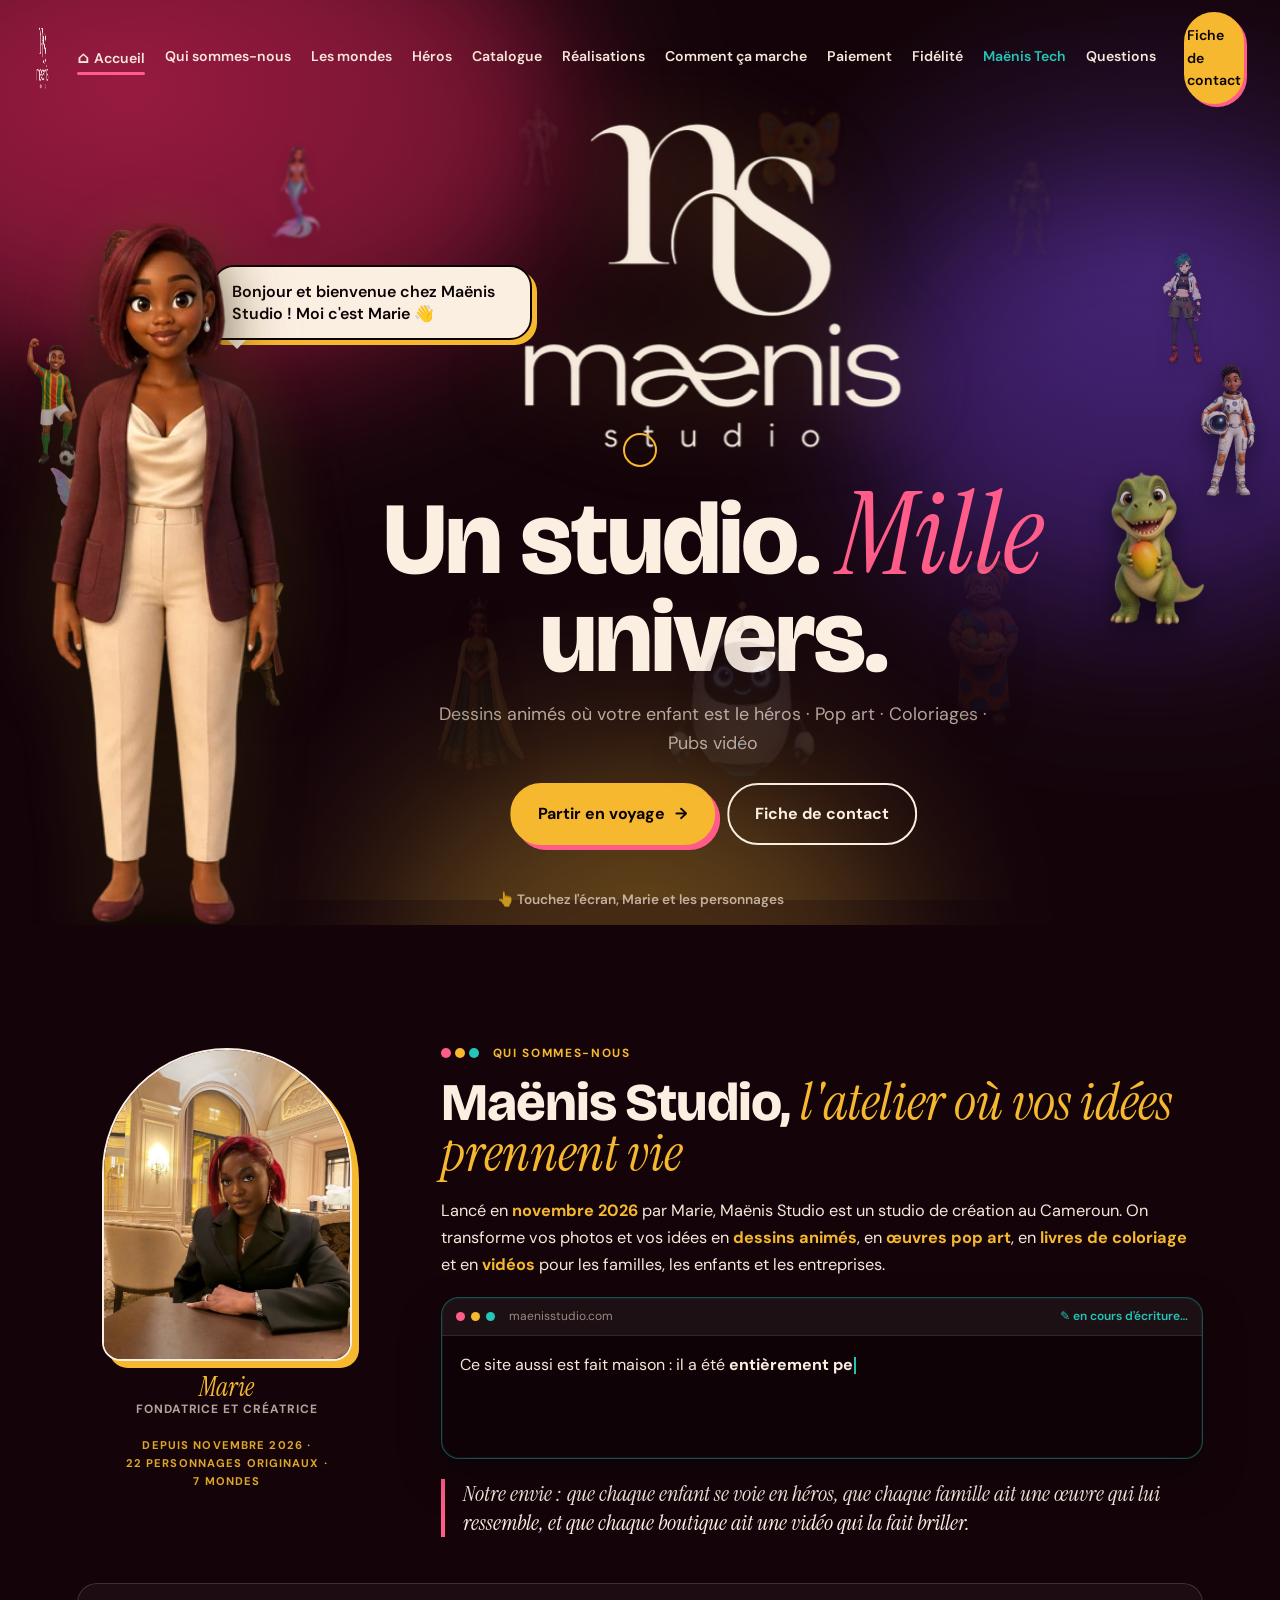
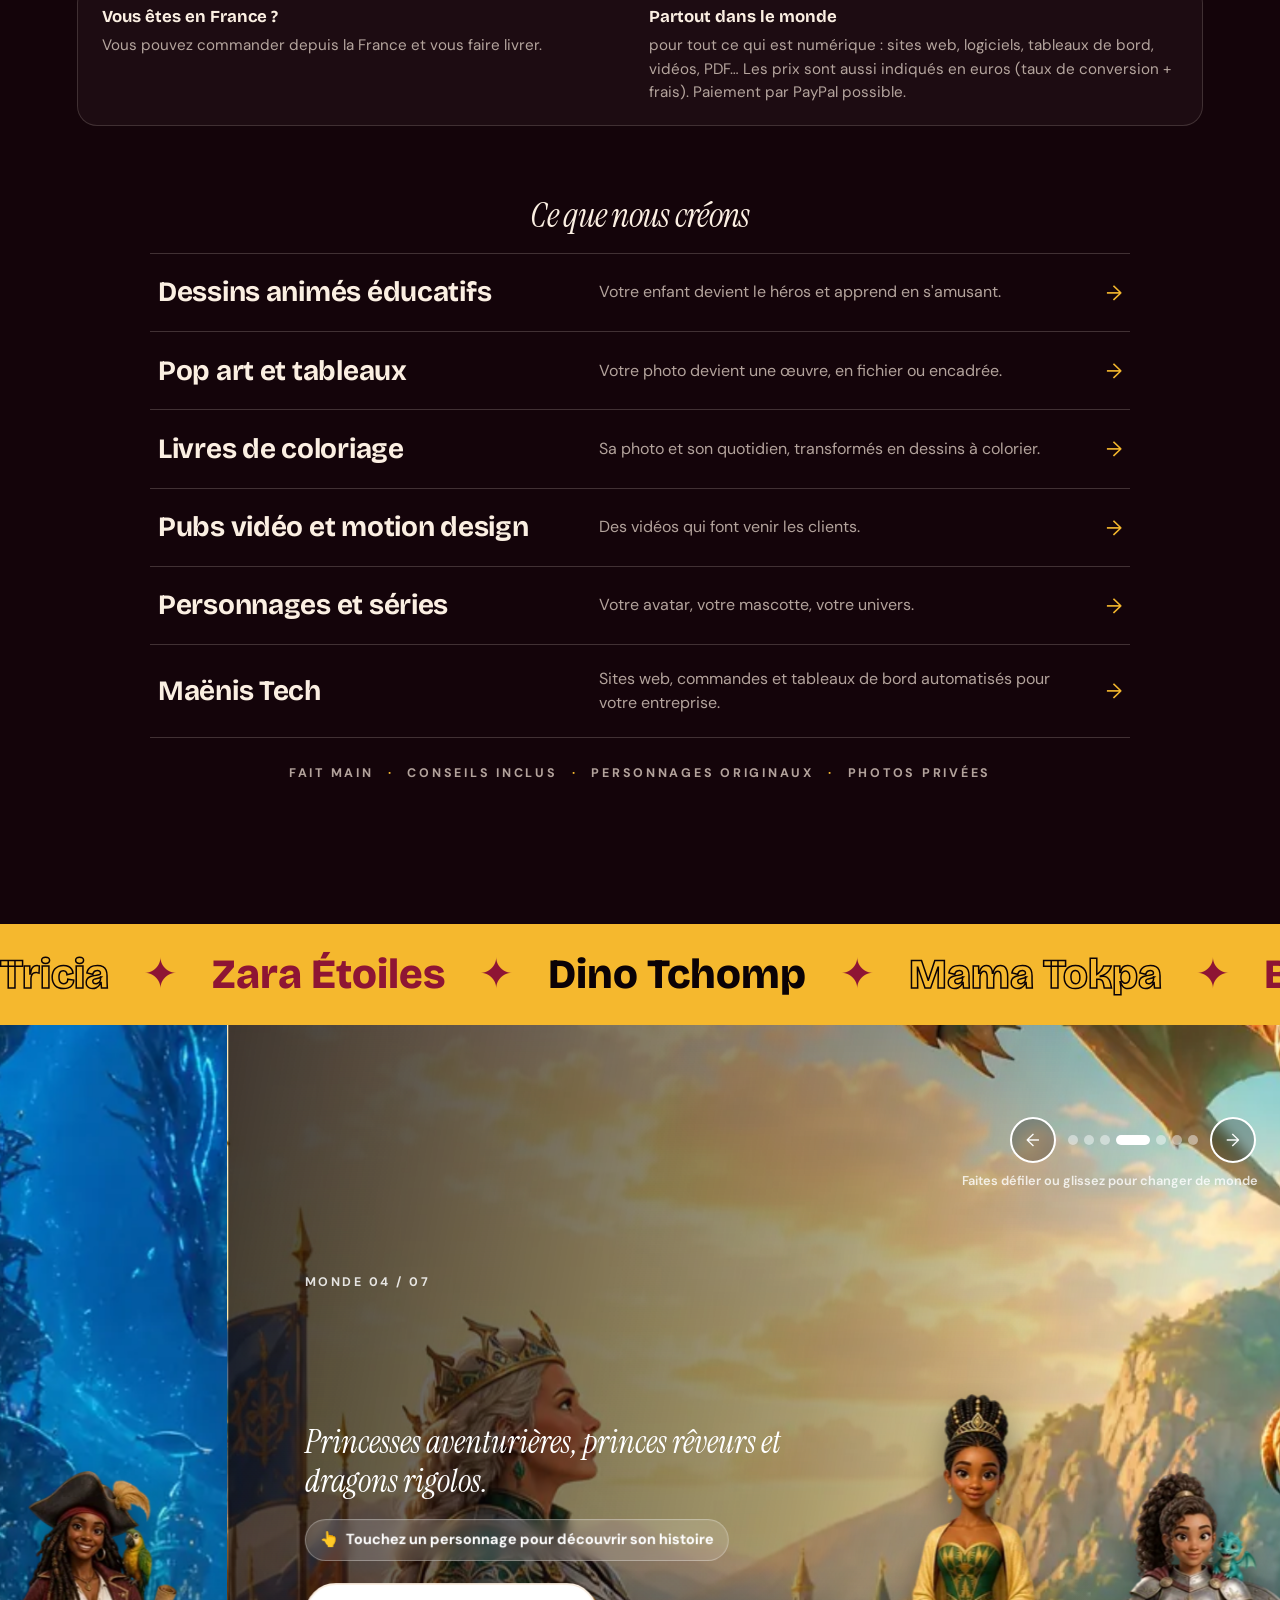
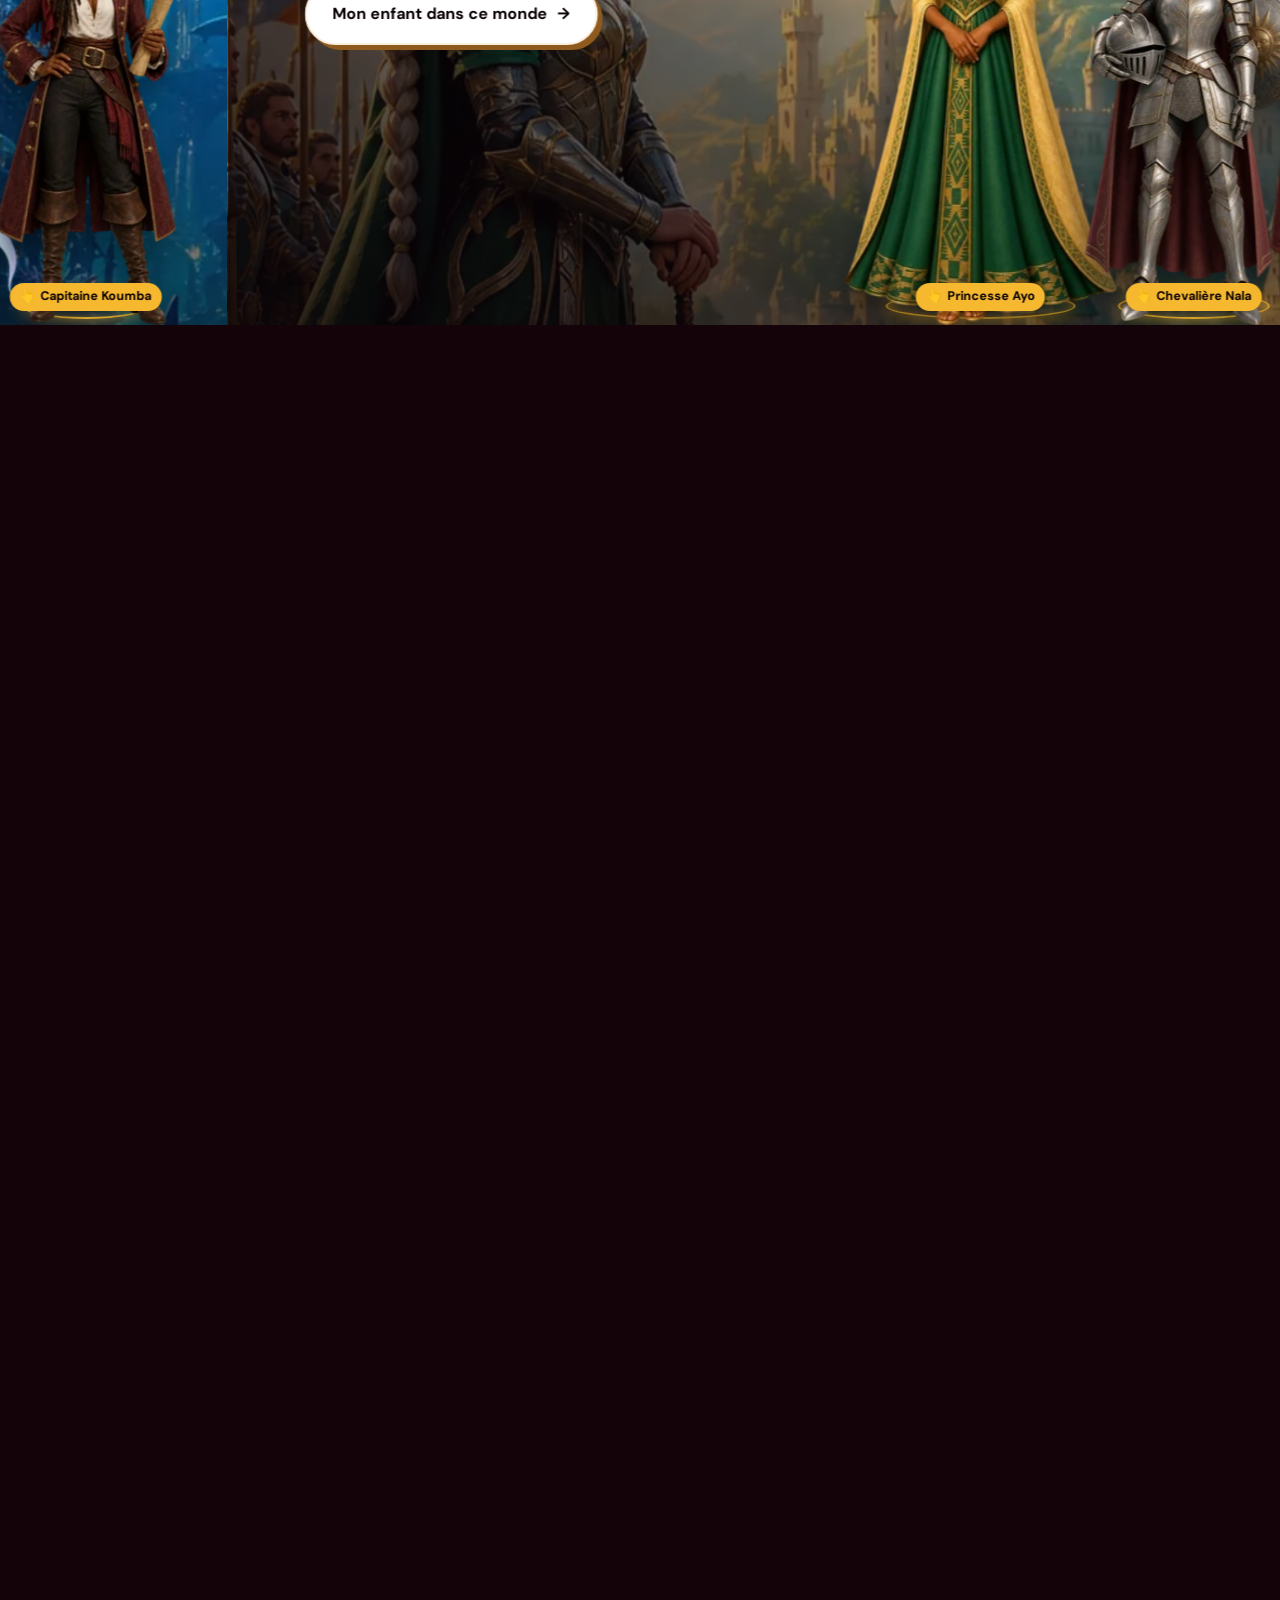
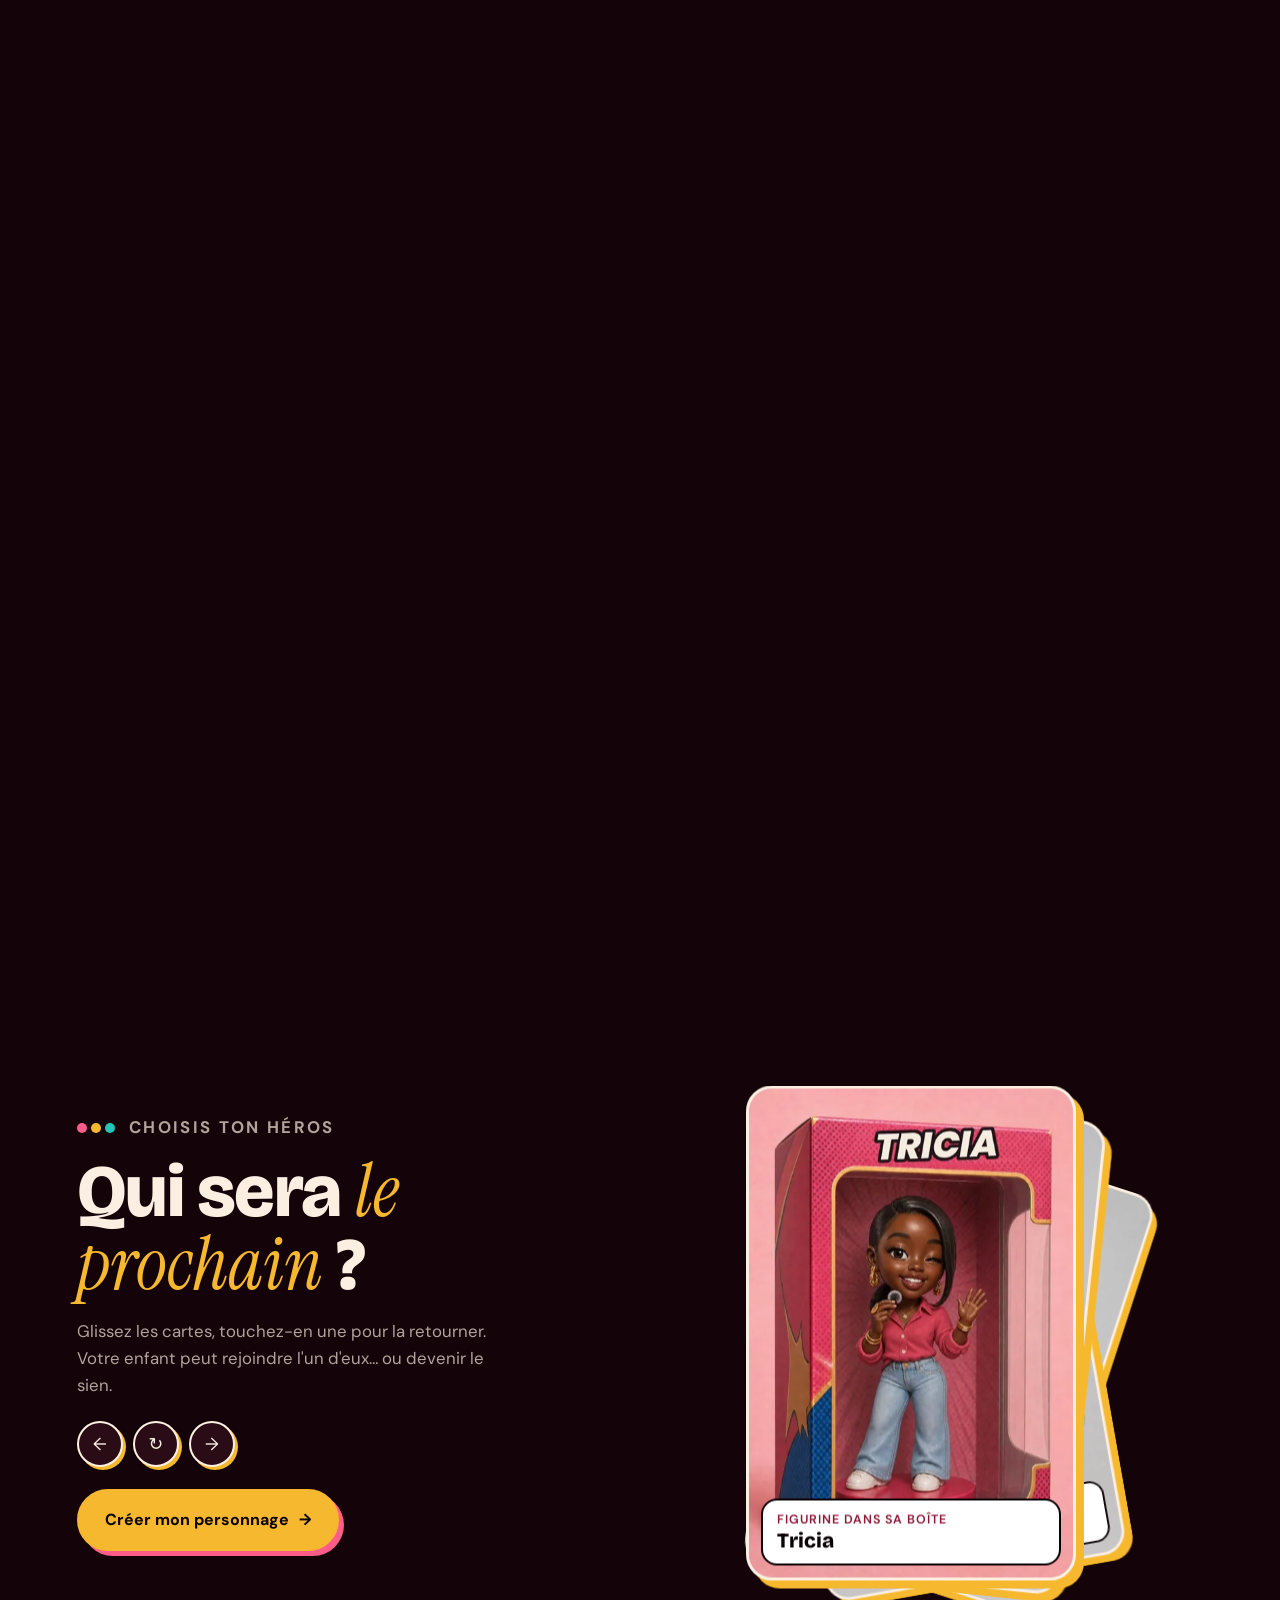
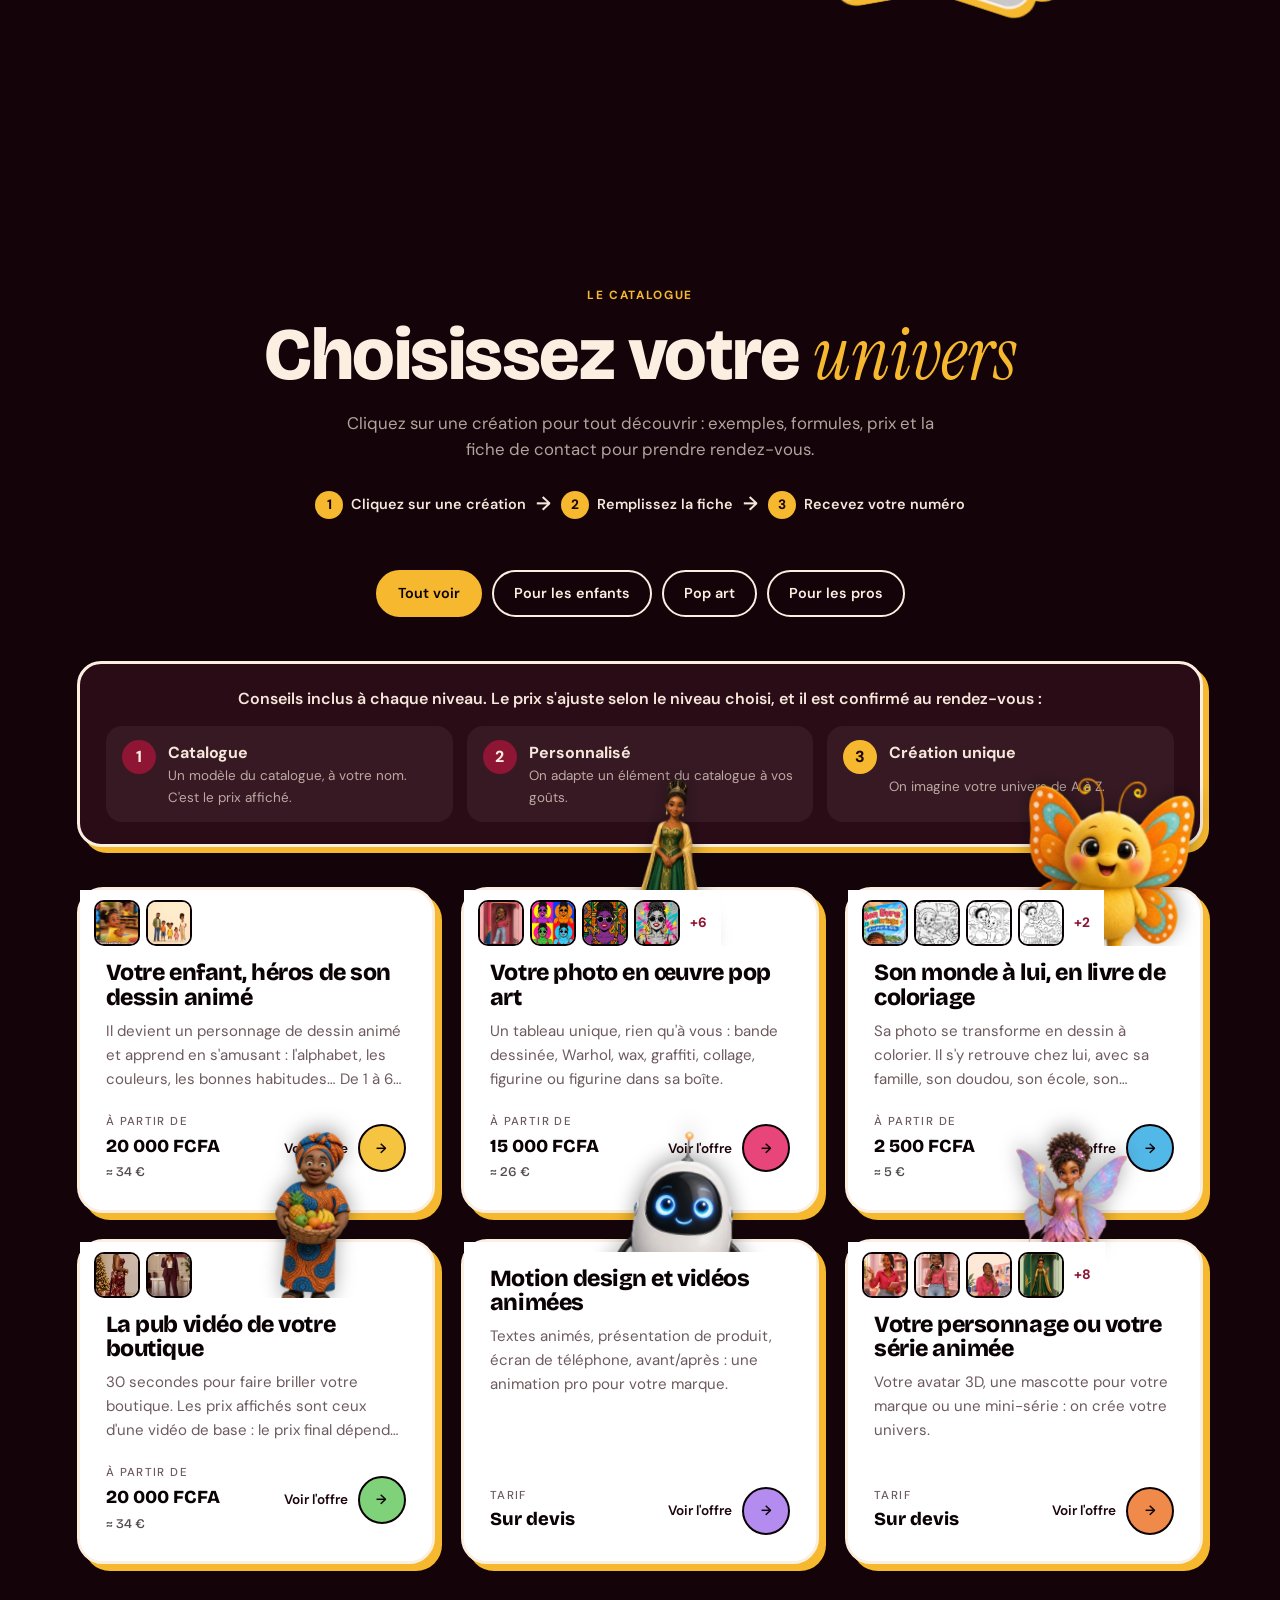
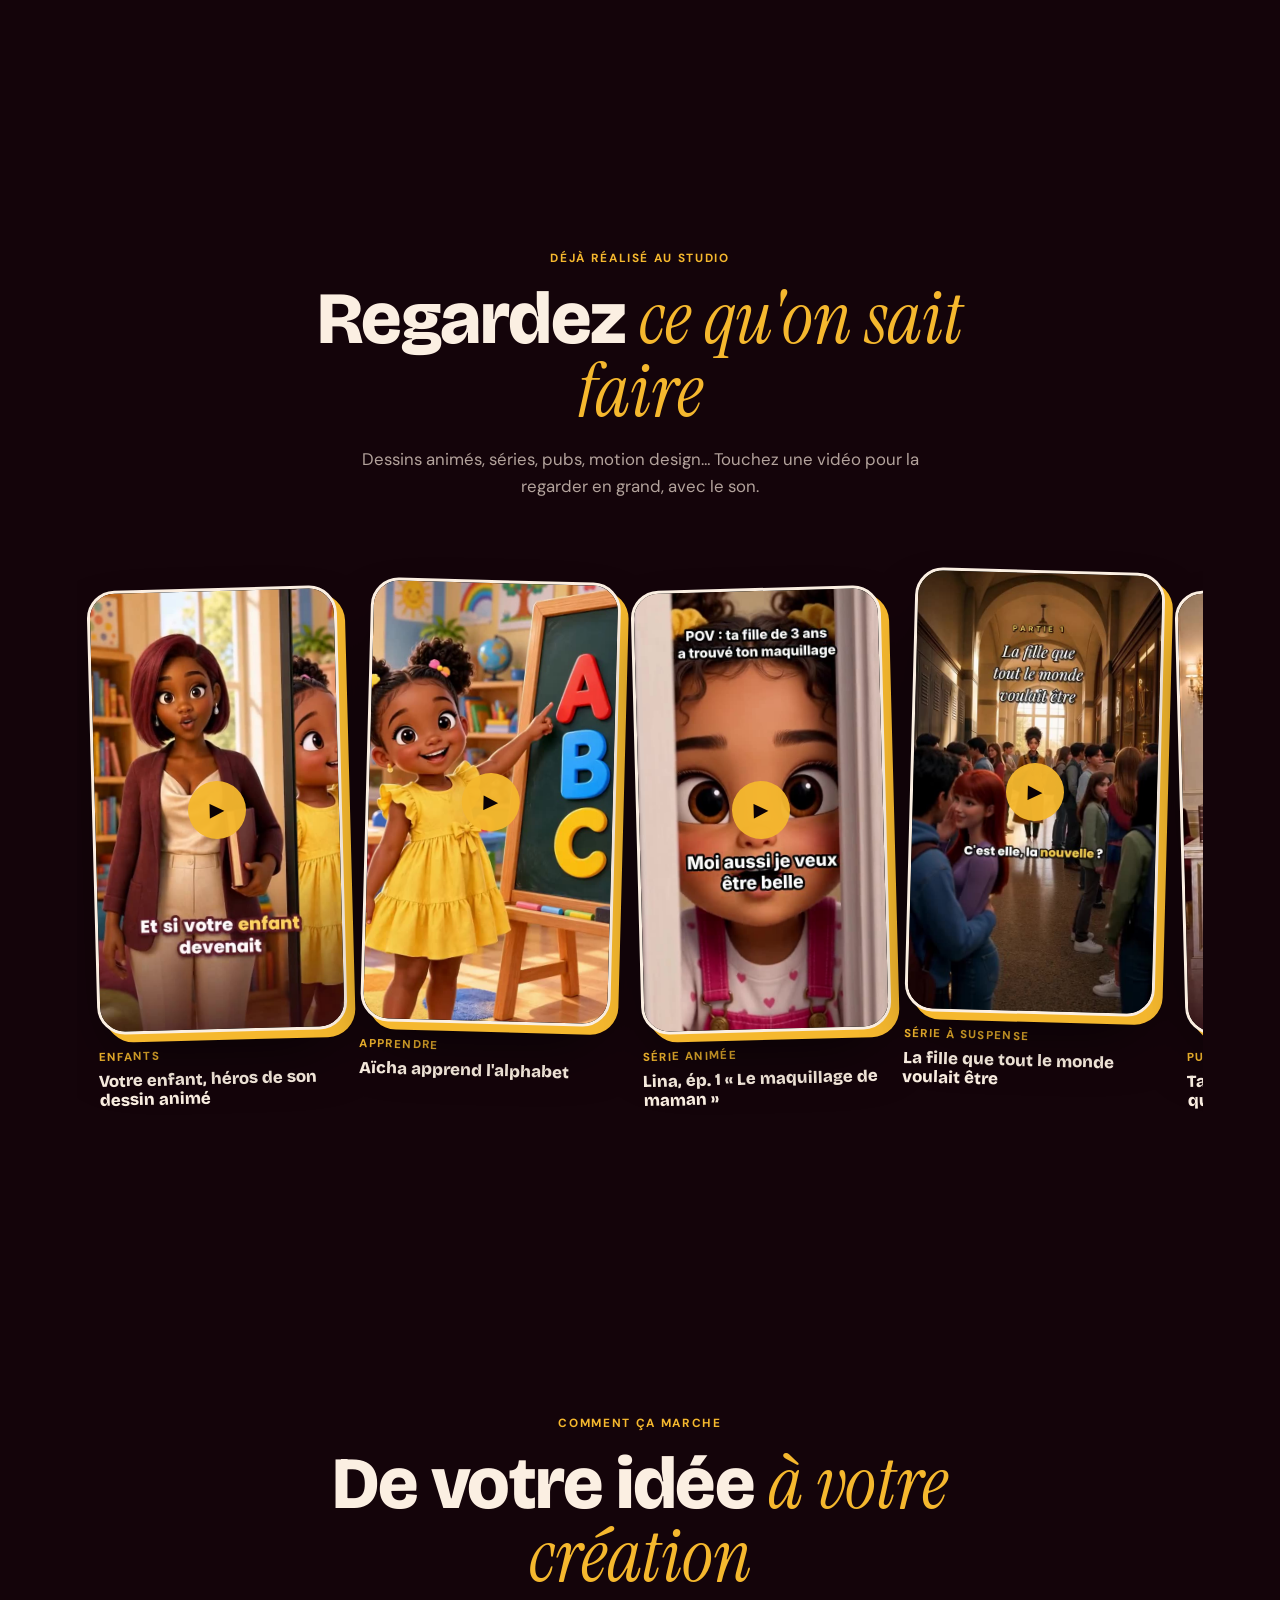
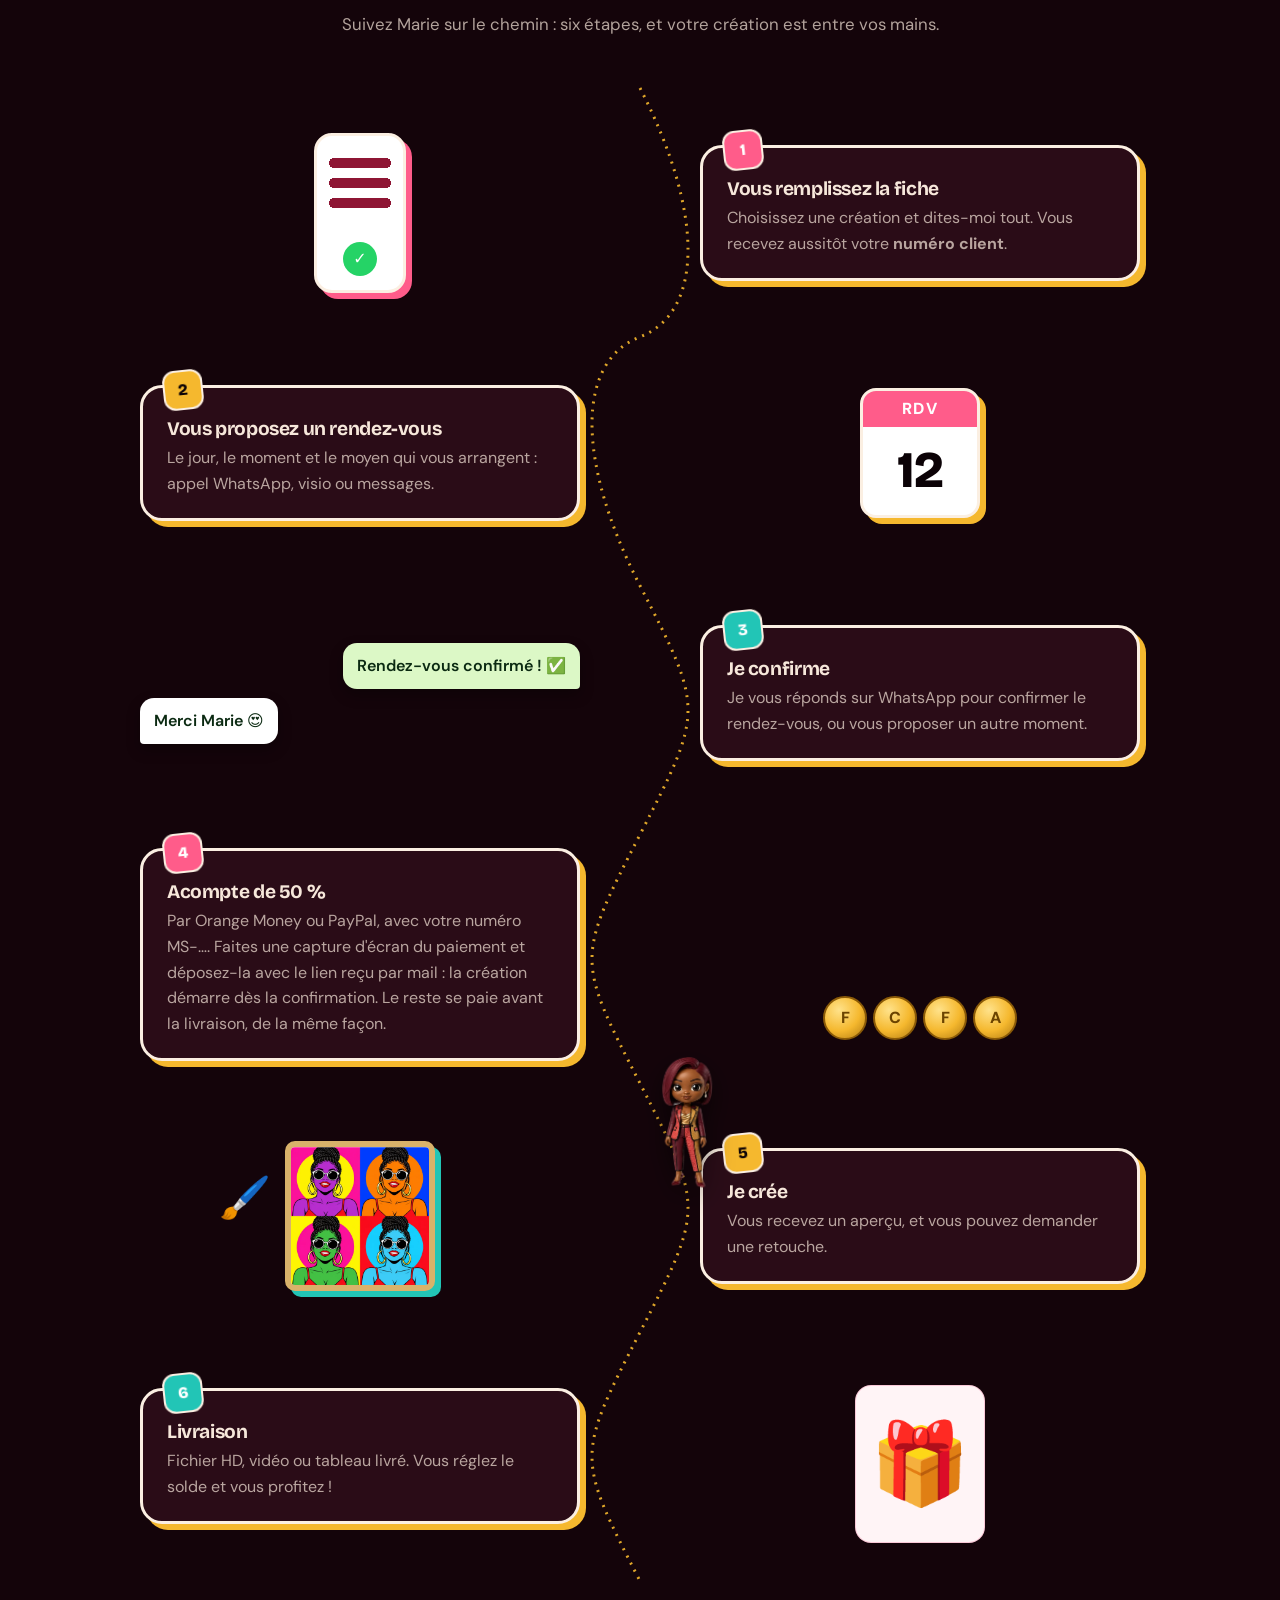
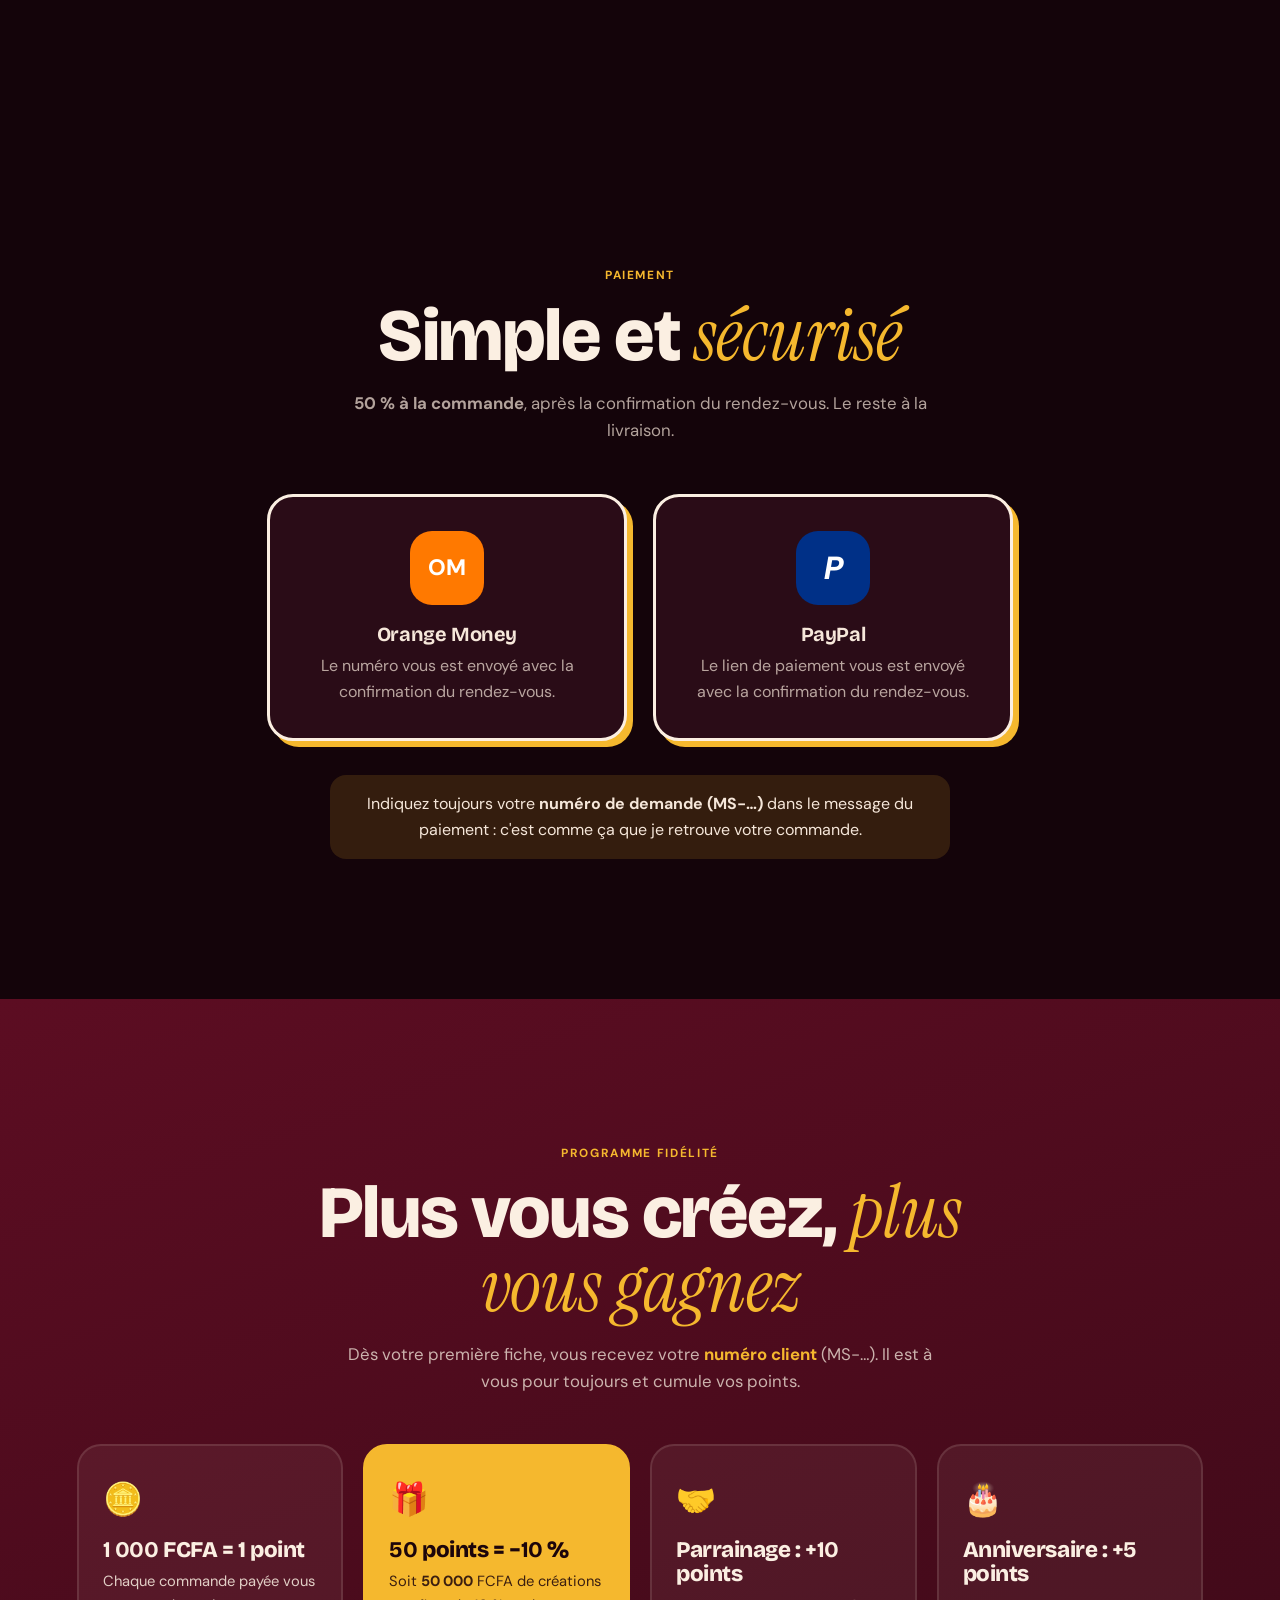
==== commit 28424886: "Mon espace : bouton WhatsApp avec numéro de commande, validation de l'aperçu" ====
--- a/index.html
+++ b/index.html
@@ -40,10 +40,10 @@
   <link rel="preconnect" href="https://fonts.googleapis.com">
   <link rel="preconnect" href="https://fonts.gstatic.com" crossorigin>
   <link href="https://fonts.googleapis.com/css2?family=Bricolage+Grotesque:opsz,wght@12..96,400..800&family=DM+Sans:opsz,wght@9..40,400..700&family=Instrument+Serif:ital@0;1&family=Caveat:wght@600;700&display=swap" rel="stylesheet">
-  <link rel="stylesheet" href="style.css?v=202611051011">
-  <link rel="stylesheet" href="monde.css?v=202611051011">
-  <link rel="stylesheet" href="nuit.css?v=202611051011">
-  <link rel="stylesheet" href="studio.css?v=202611051011">
+  <link rel="stylesheet" href="style.css?v=202611051038">
+  <link rel="stylesheet" href="monde.css?v=202611051038">
+  <link rel="stylesheet" href="nuit.css?v=202611051038">
+  <link rel="stylesheet" href="studio.css?v=202611051038">
 </head>
 <body>
   <a class="skip" href="#catalogue">Aller au catalogue</a>
@@ -410,9 +410,9 @@
   </dialog>
 
   <canvas class="feux" aria-hidden="true"></canvas>
-  <script src="config.js?v=202611051011"></script>
-  <script src="photos.js?v=202611051011"></script>
-  <script src="app.js?v=202611051011"></script>
-  <script src="monde.js?v=202611051011"></script>
+  <script src="config.js?v=202611051038"></script>
+  <script src="photos.js?v=202611051038"></script>
+  <script src="app.js?v=202611051038"></script>
+  <script src="monde.js?v=202611051038"></script>
 </body>
 </html>
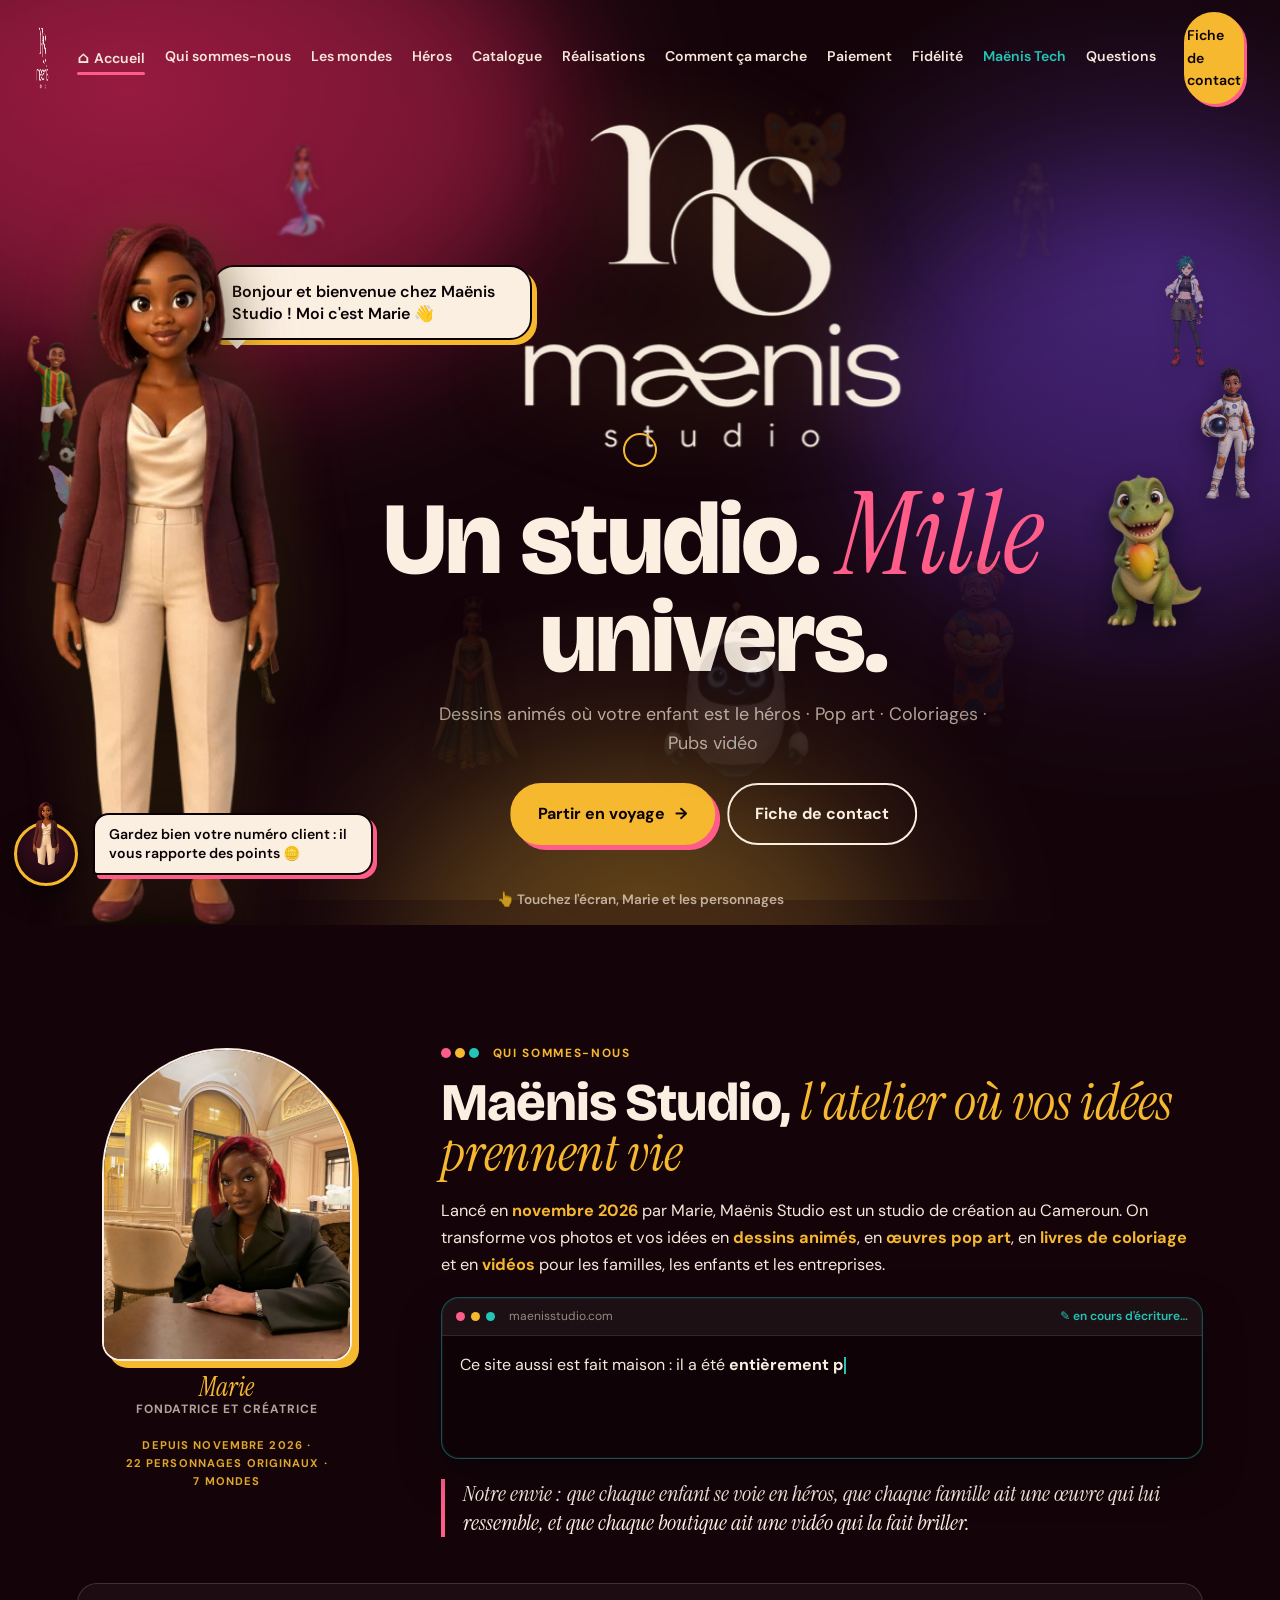
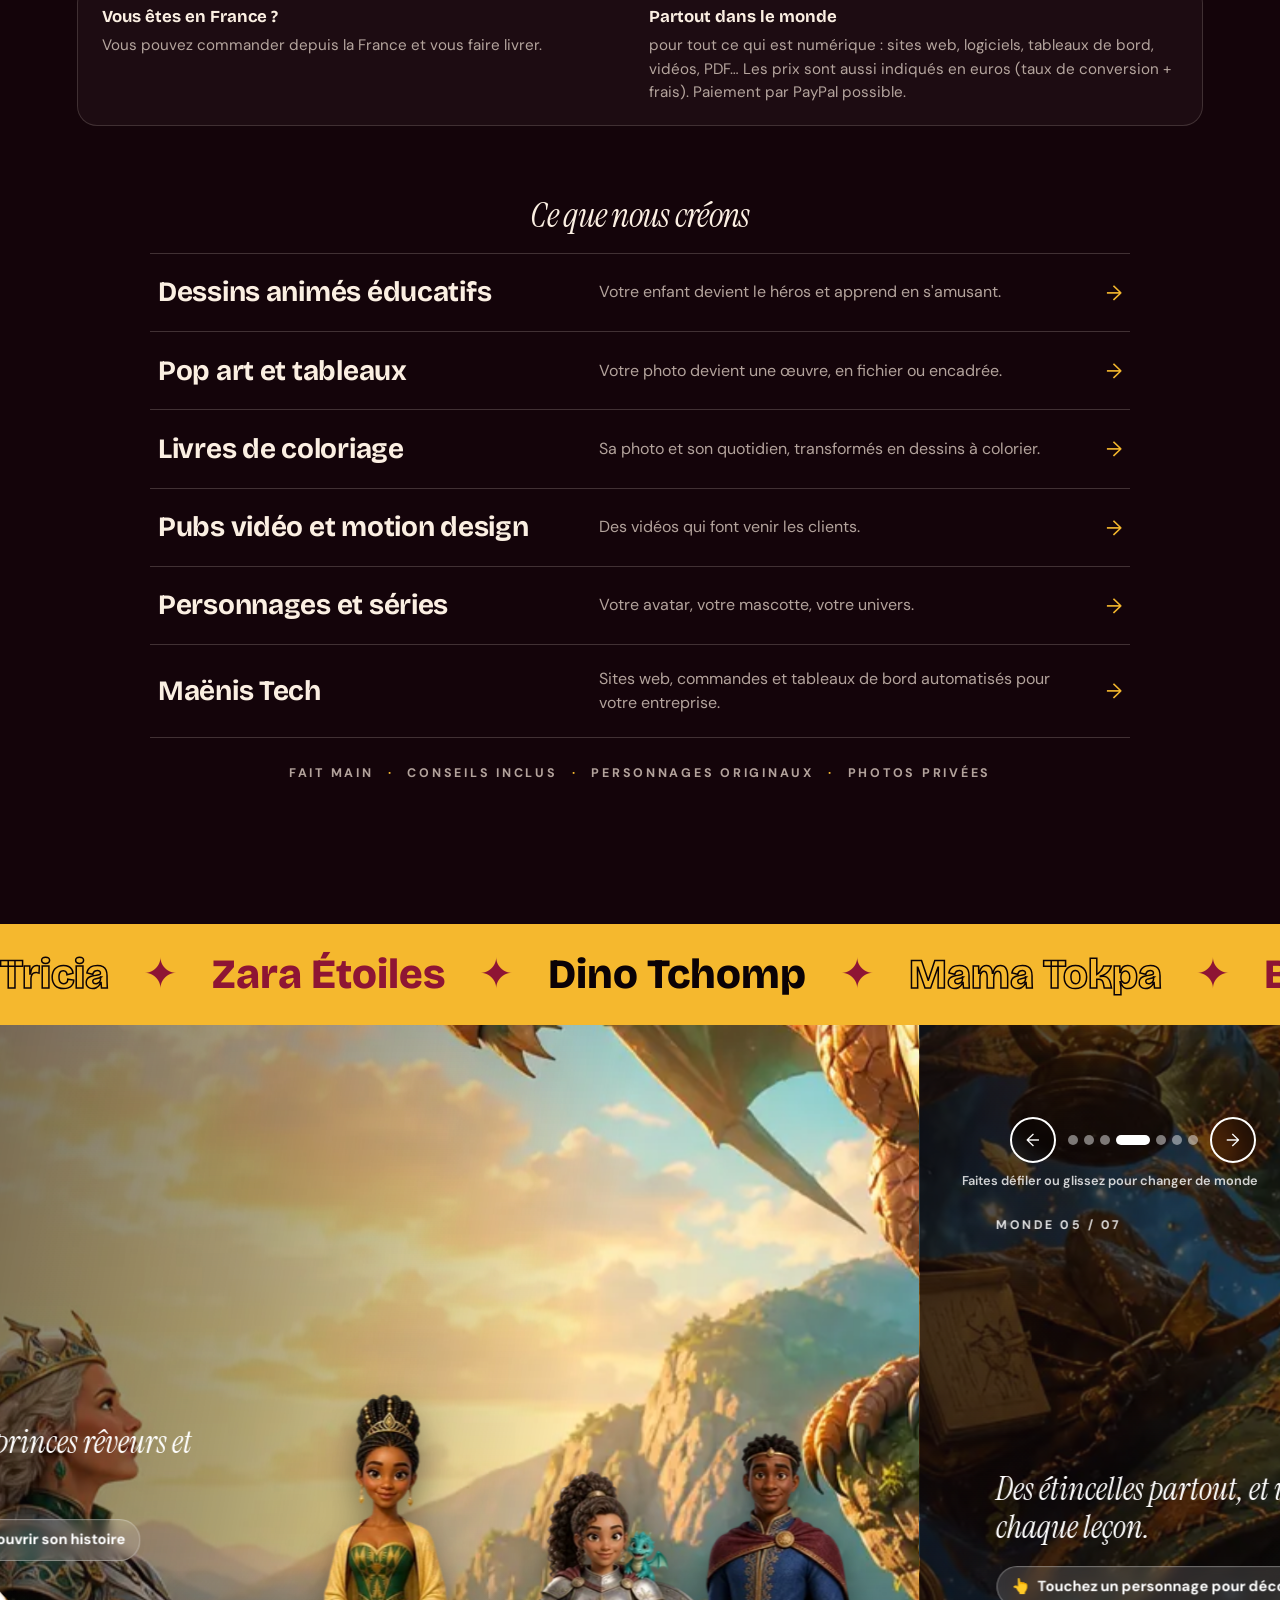
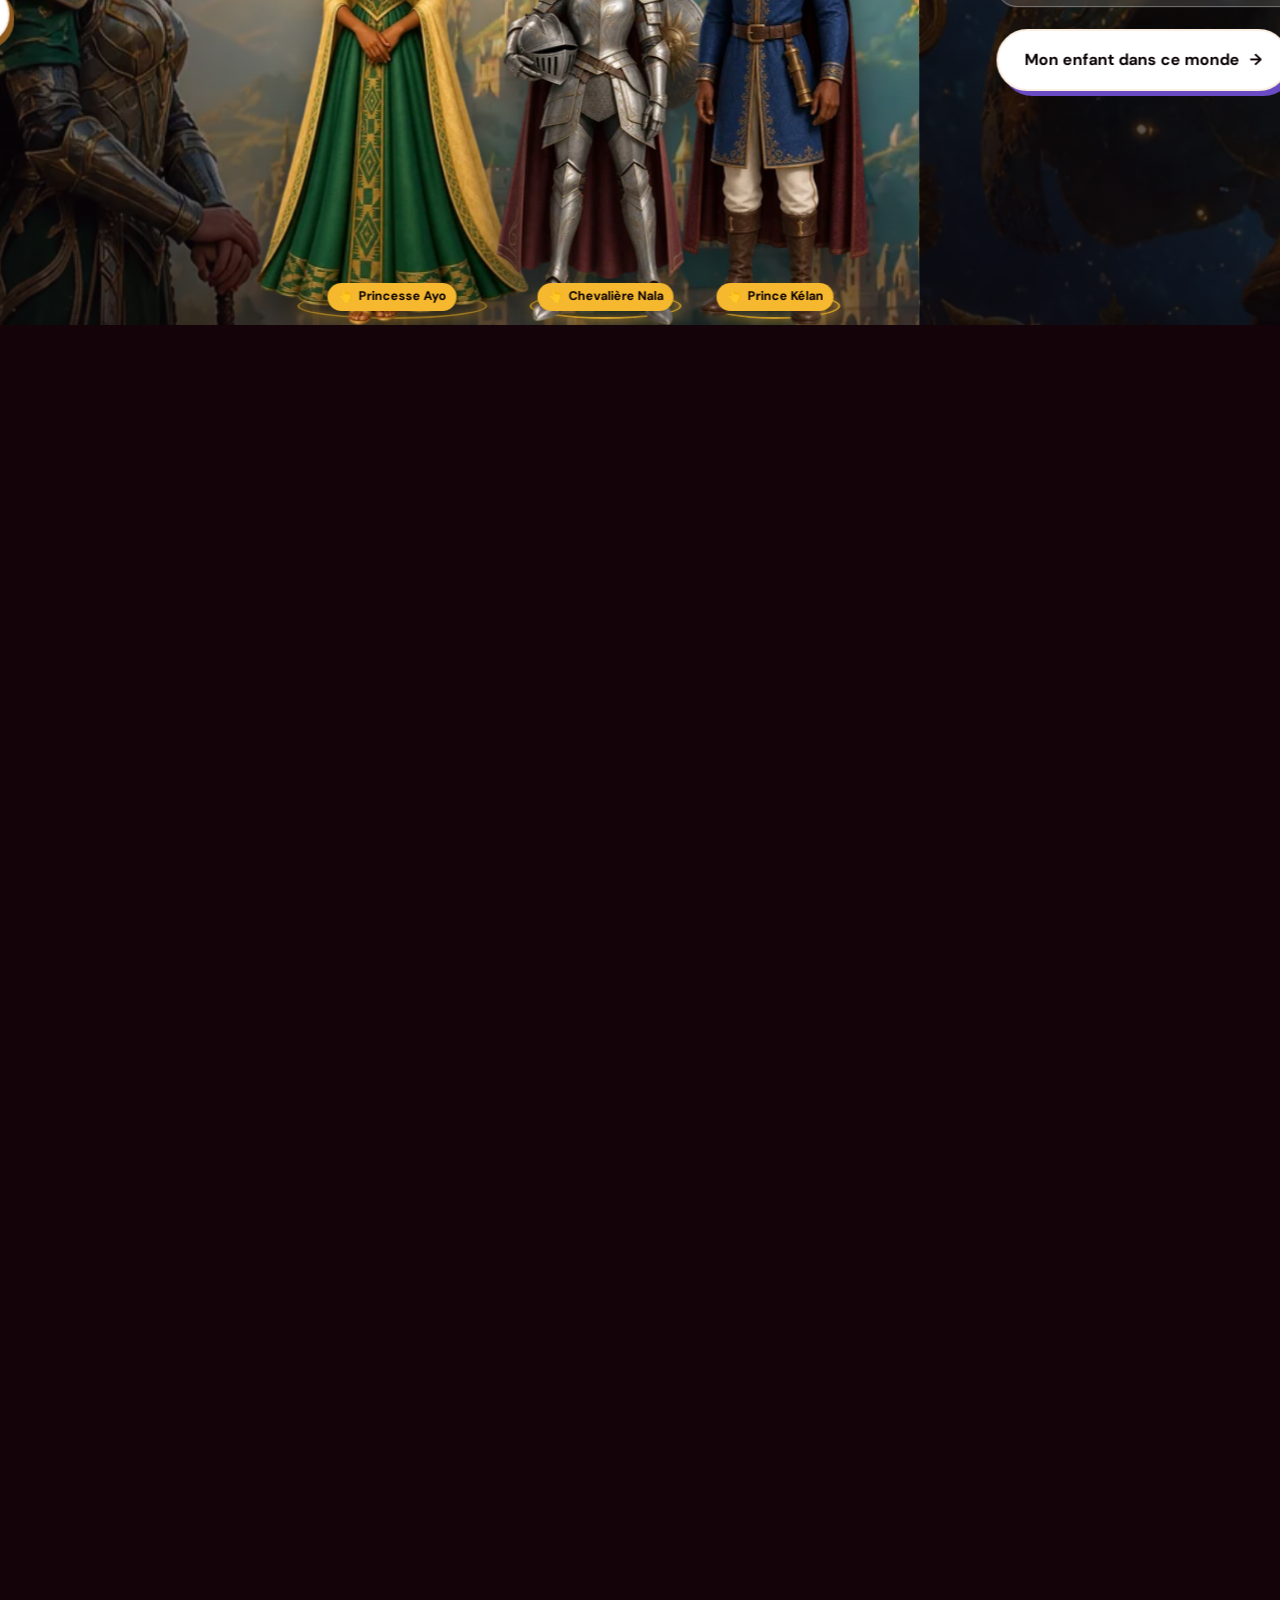
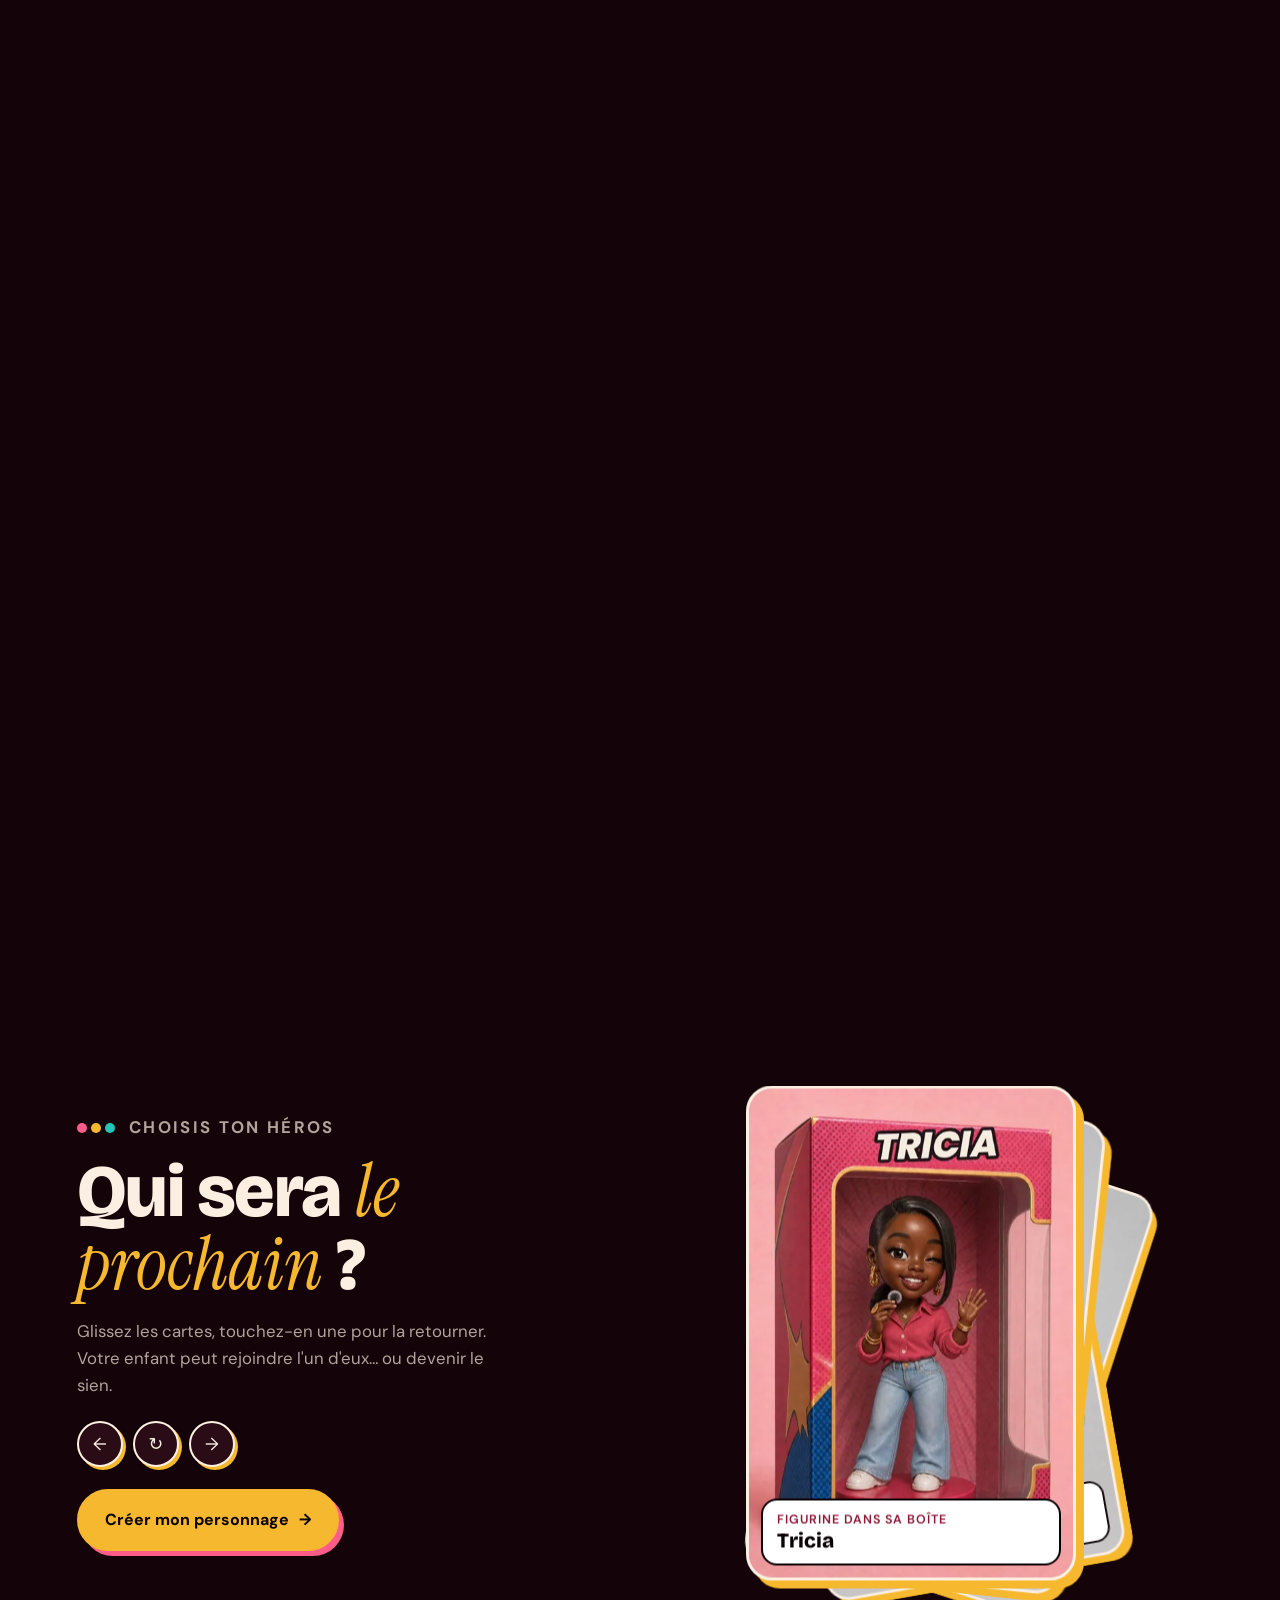
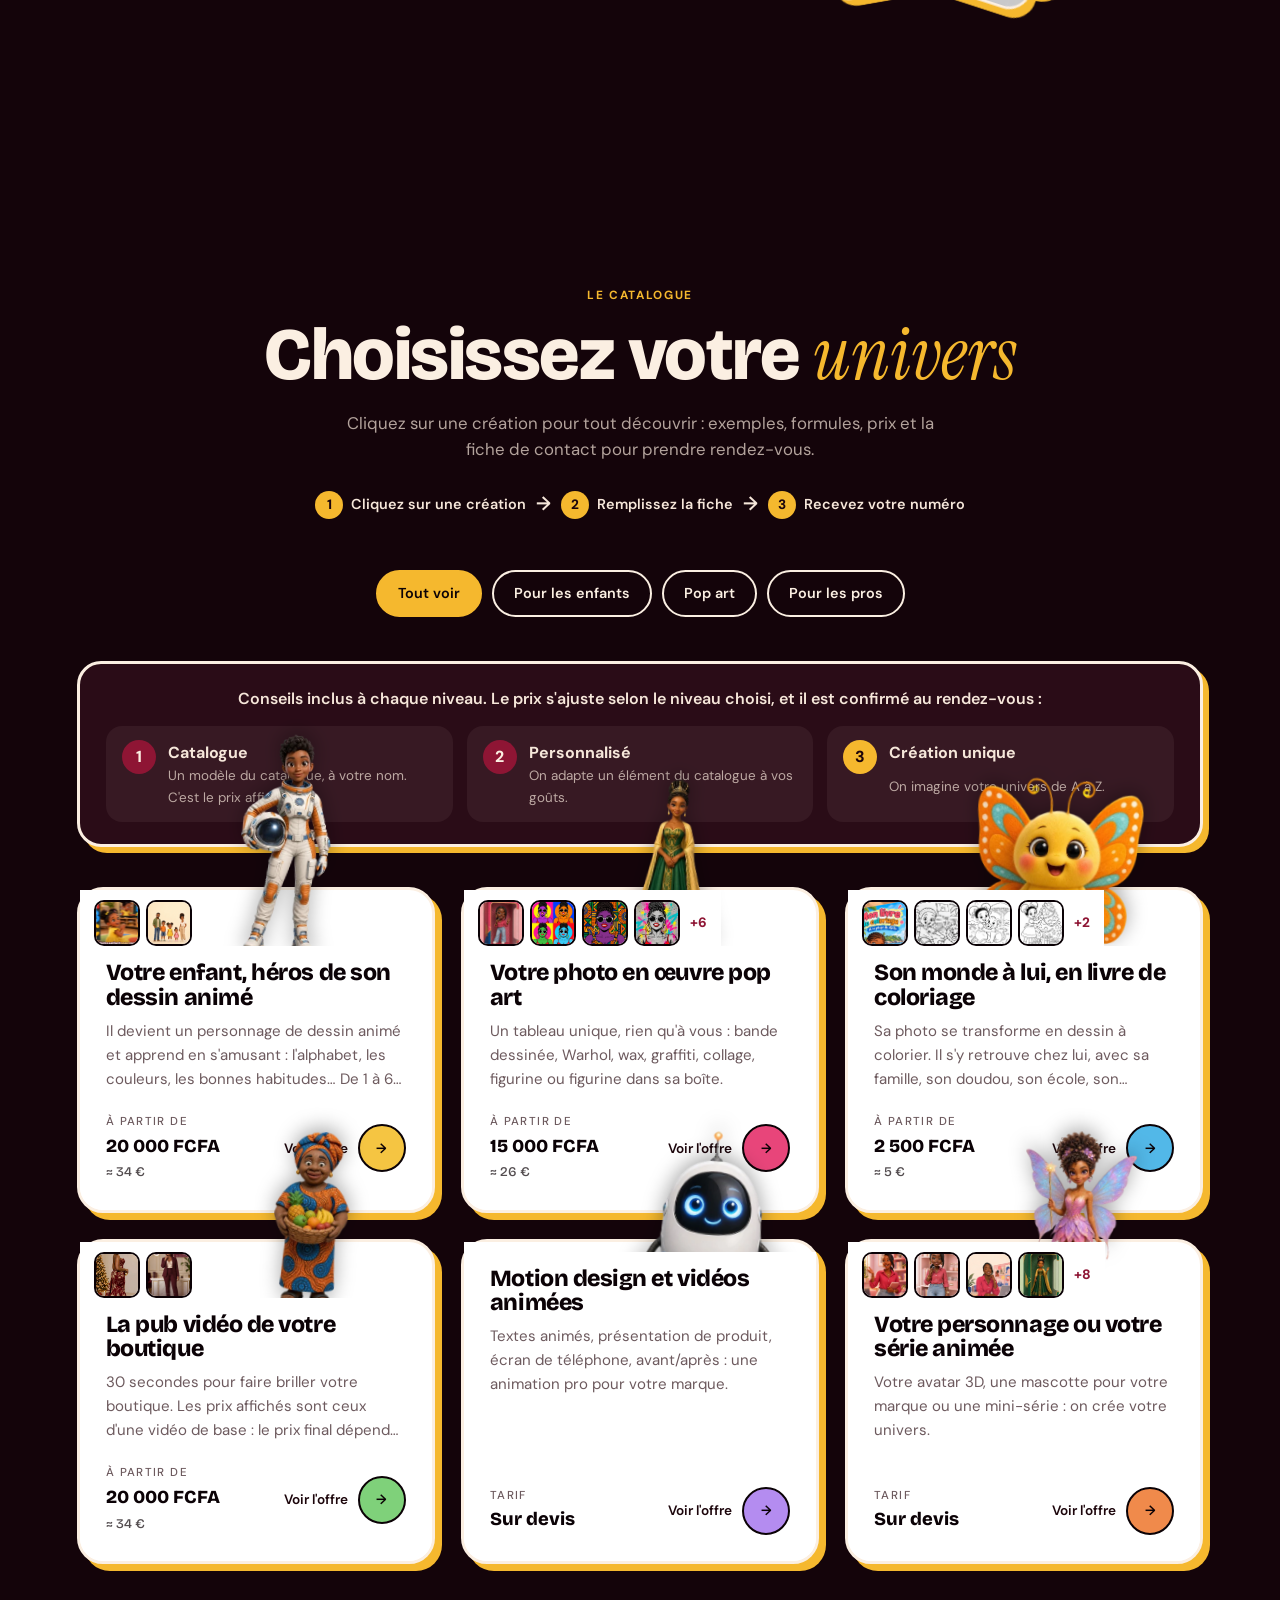
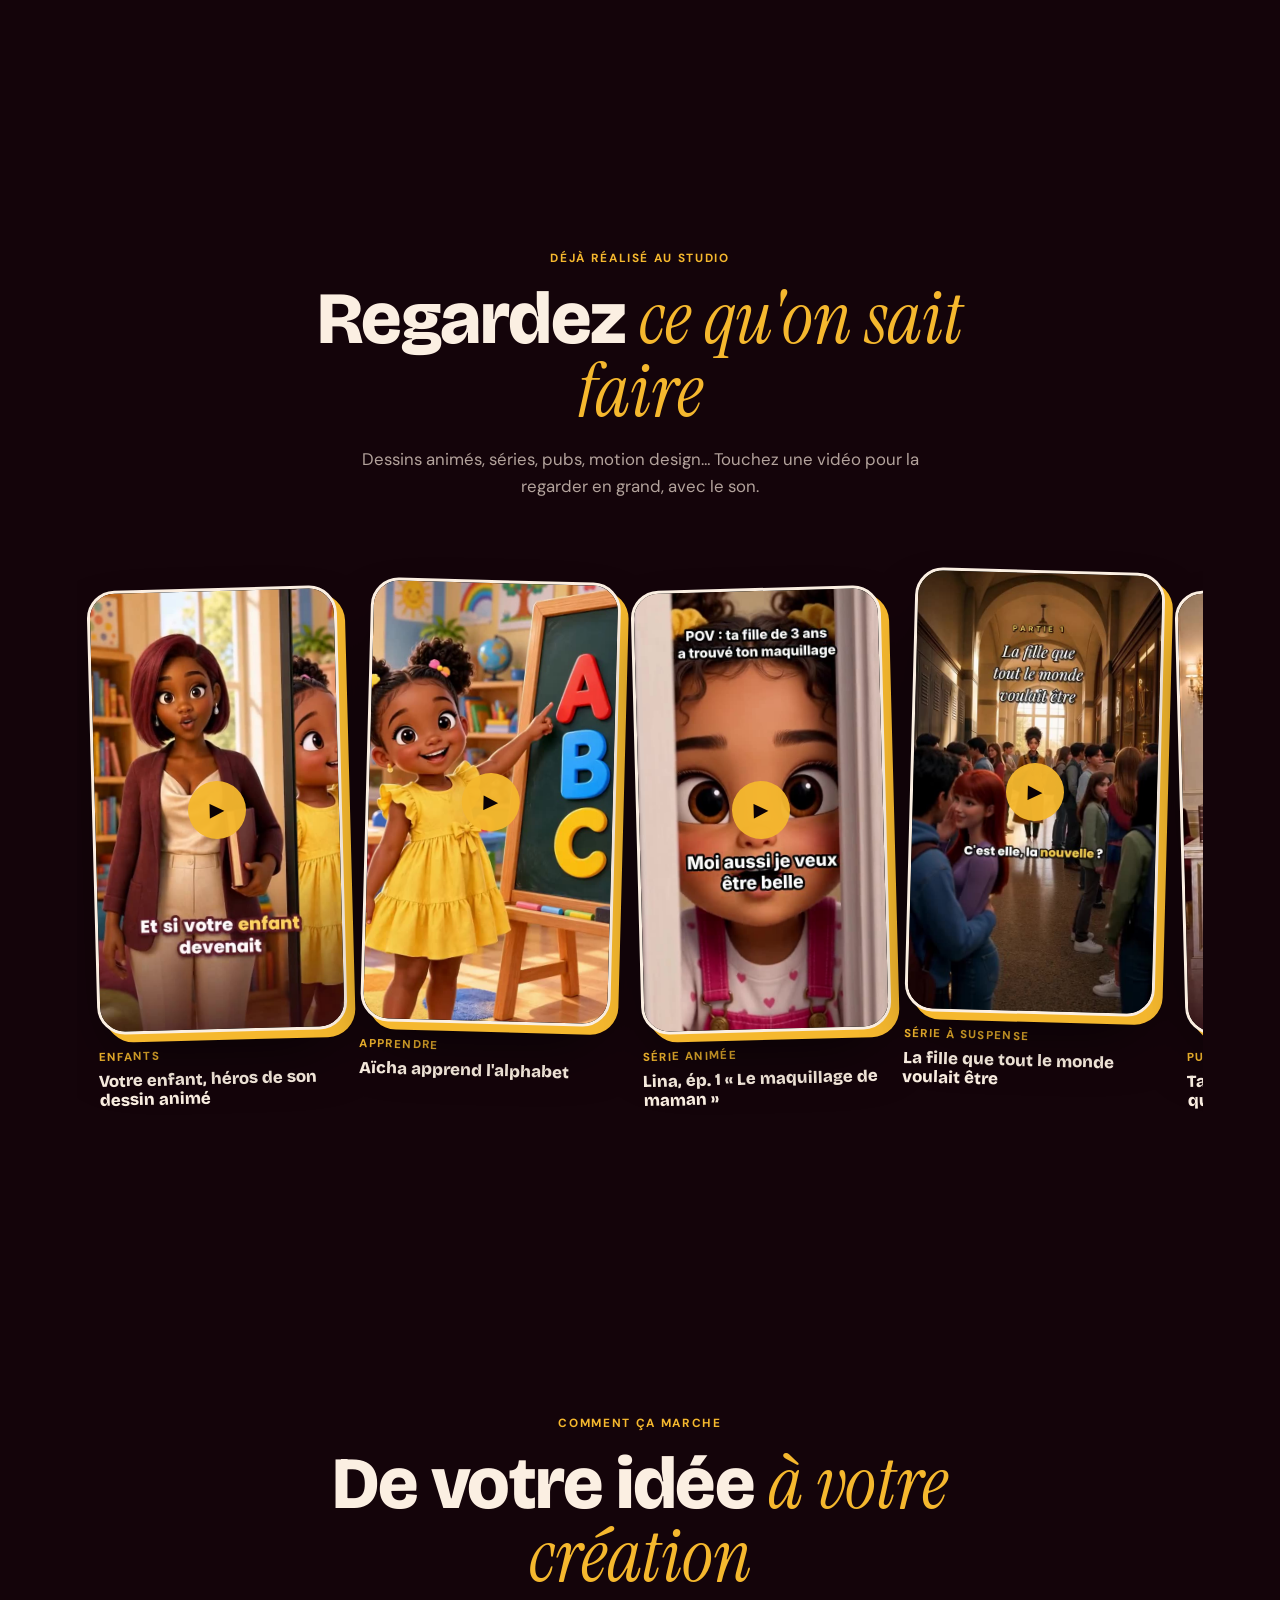
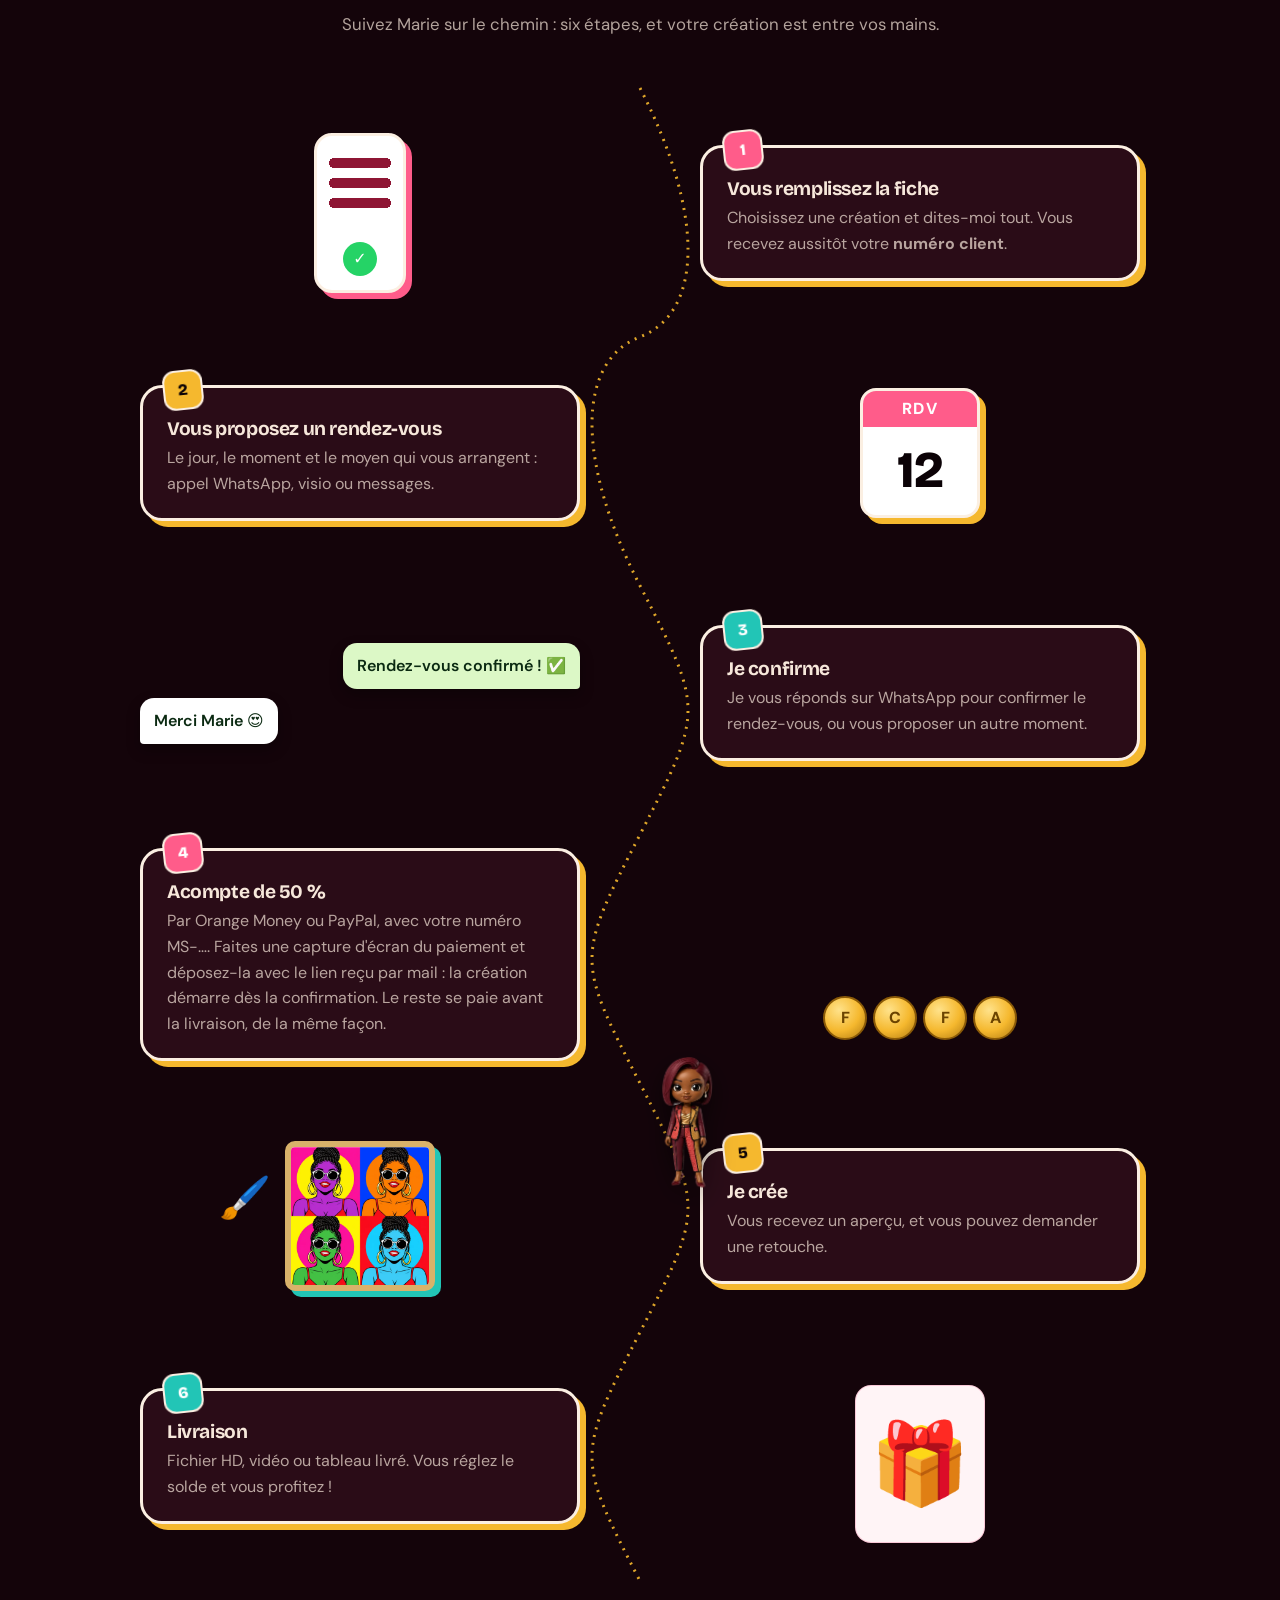
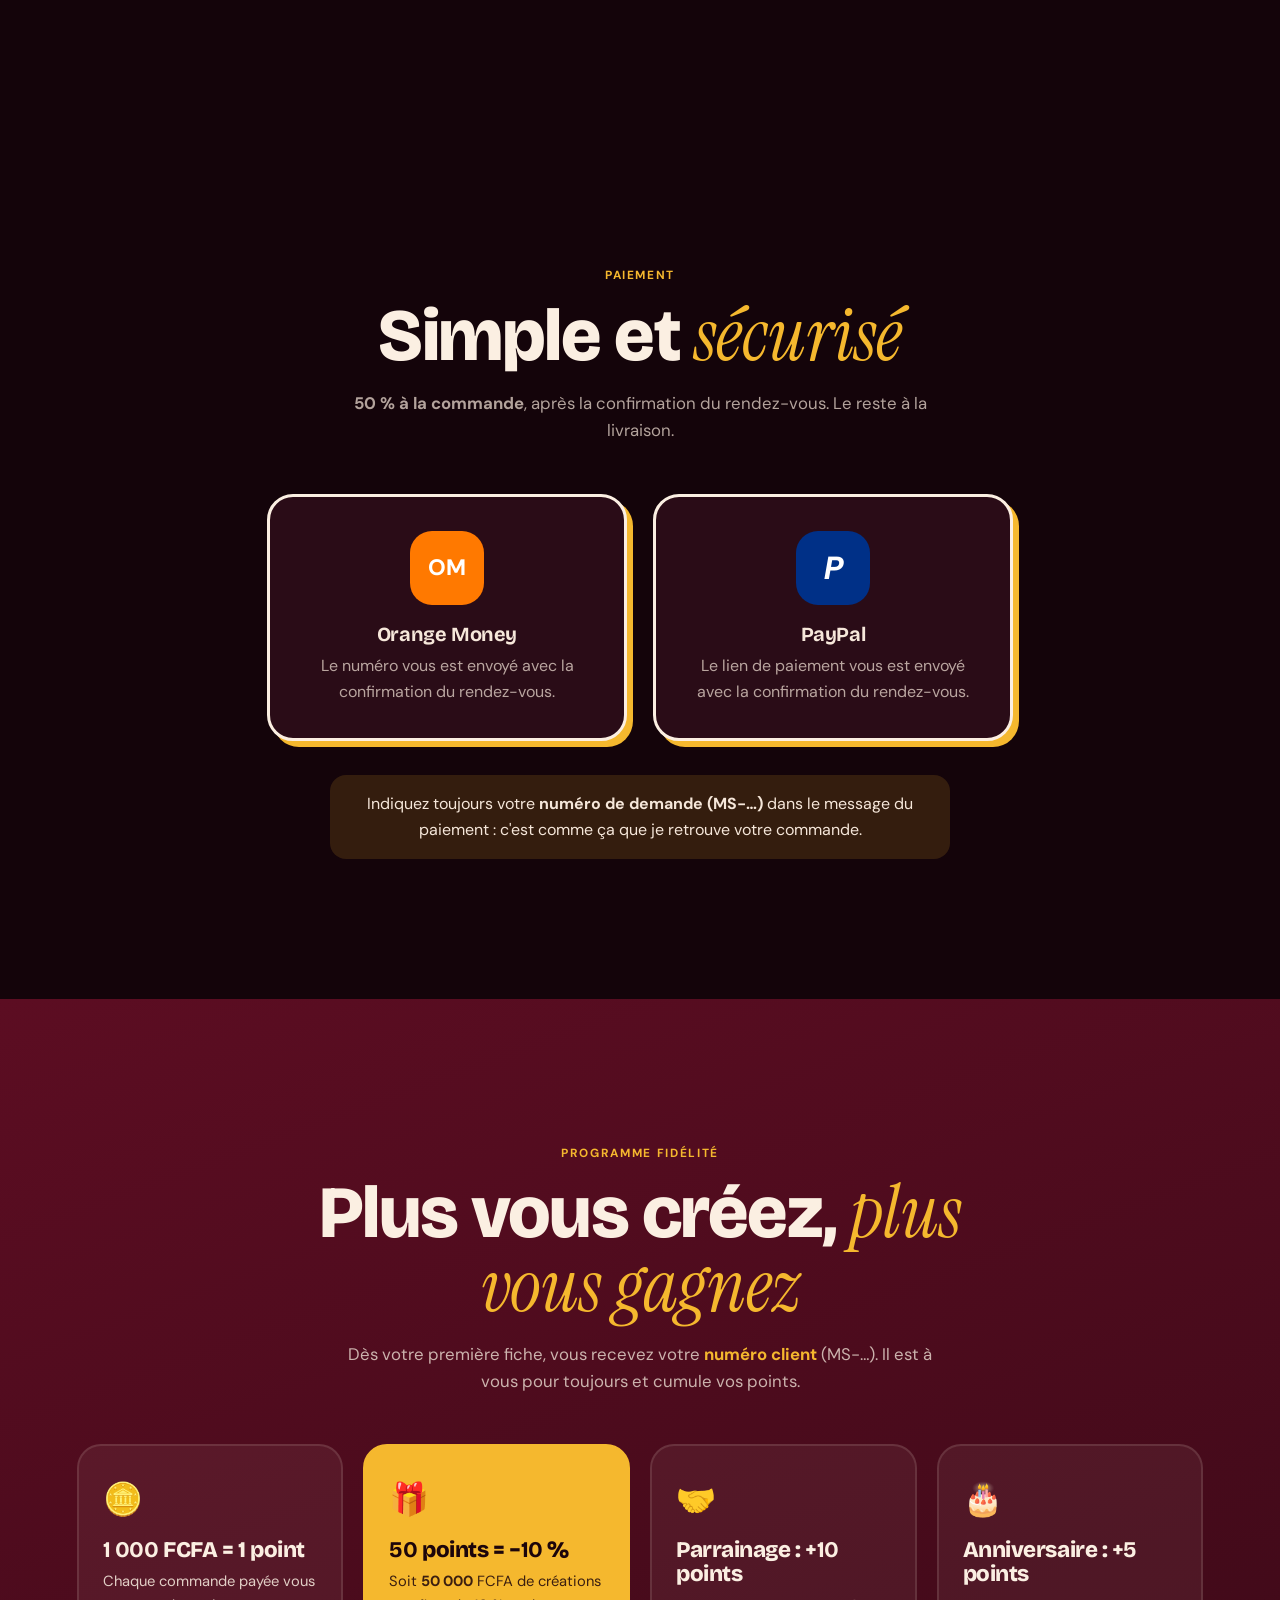
==== commit c34a63df: "Images du catalogue Meta" ====
--- a/index.html
+++ b/index.html
@@ -40,10 +40,10 @@
   <link rel="preconnect" href="https://fonts.googleapis.com">
   <link rel="preconnect" href="https://fonts.gstatic.com" crossorigin>
   <link href="https://fonts.googleapis.com/css2?family=Bricolage+Grotesque:opsz,wght@12..96,400..800&family=DM+Sans:opsz,wght@9..40,400..700&family=Instrument+Serif:ital@0;1&family=Caveat:wght@600;700&display=swap" rel="stylesheet">
-  <link rel="stylesheet" href="style.css?v=202611051038">
-  <link rel="stylesheet" href="monde.css?v=202611051038">
-  <link rel="stylesheet" href="nuit.css?v=202611051038">
-  <link rel="stylesheet" href="studio.css?v=202611051038">
+  <link rel="stylesheet" href="style.css?v=202611051110">
+  <link rel="stylesheet" href="monde.css?v=202611051110">
+  <link rel="stylesheet" href="nuit.css?v=202611051110">
+  <link rel="stylesheet" href="studio.css?v=202611051110">
 </head>
 <body>
   <a class="skip" href="#catalogue">Aller au catalogue</a>
@@ -410,9 +410,9 @@
   </dialog>
 
   <canvas class="feux" aria-hidden="true"></canvas>
-  <script src="config.js?v=202611051038"></script>
-  <script src="photos.js?v=202611051038"></script>
-  <script src="app.js?v=202611051038"></script>
-  <script src="monde.js?v=202611051038"></script>
+  <script src="config.js?v=202611051110"></script>
+  <script src="photos.js?v=202611051110"></script>
+  <script src="app.js?v=202611051110"></script>
+  <script src="monde.js?v=202611051110"></script>
 </body>
 </html>
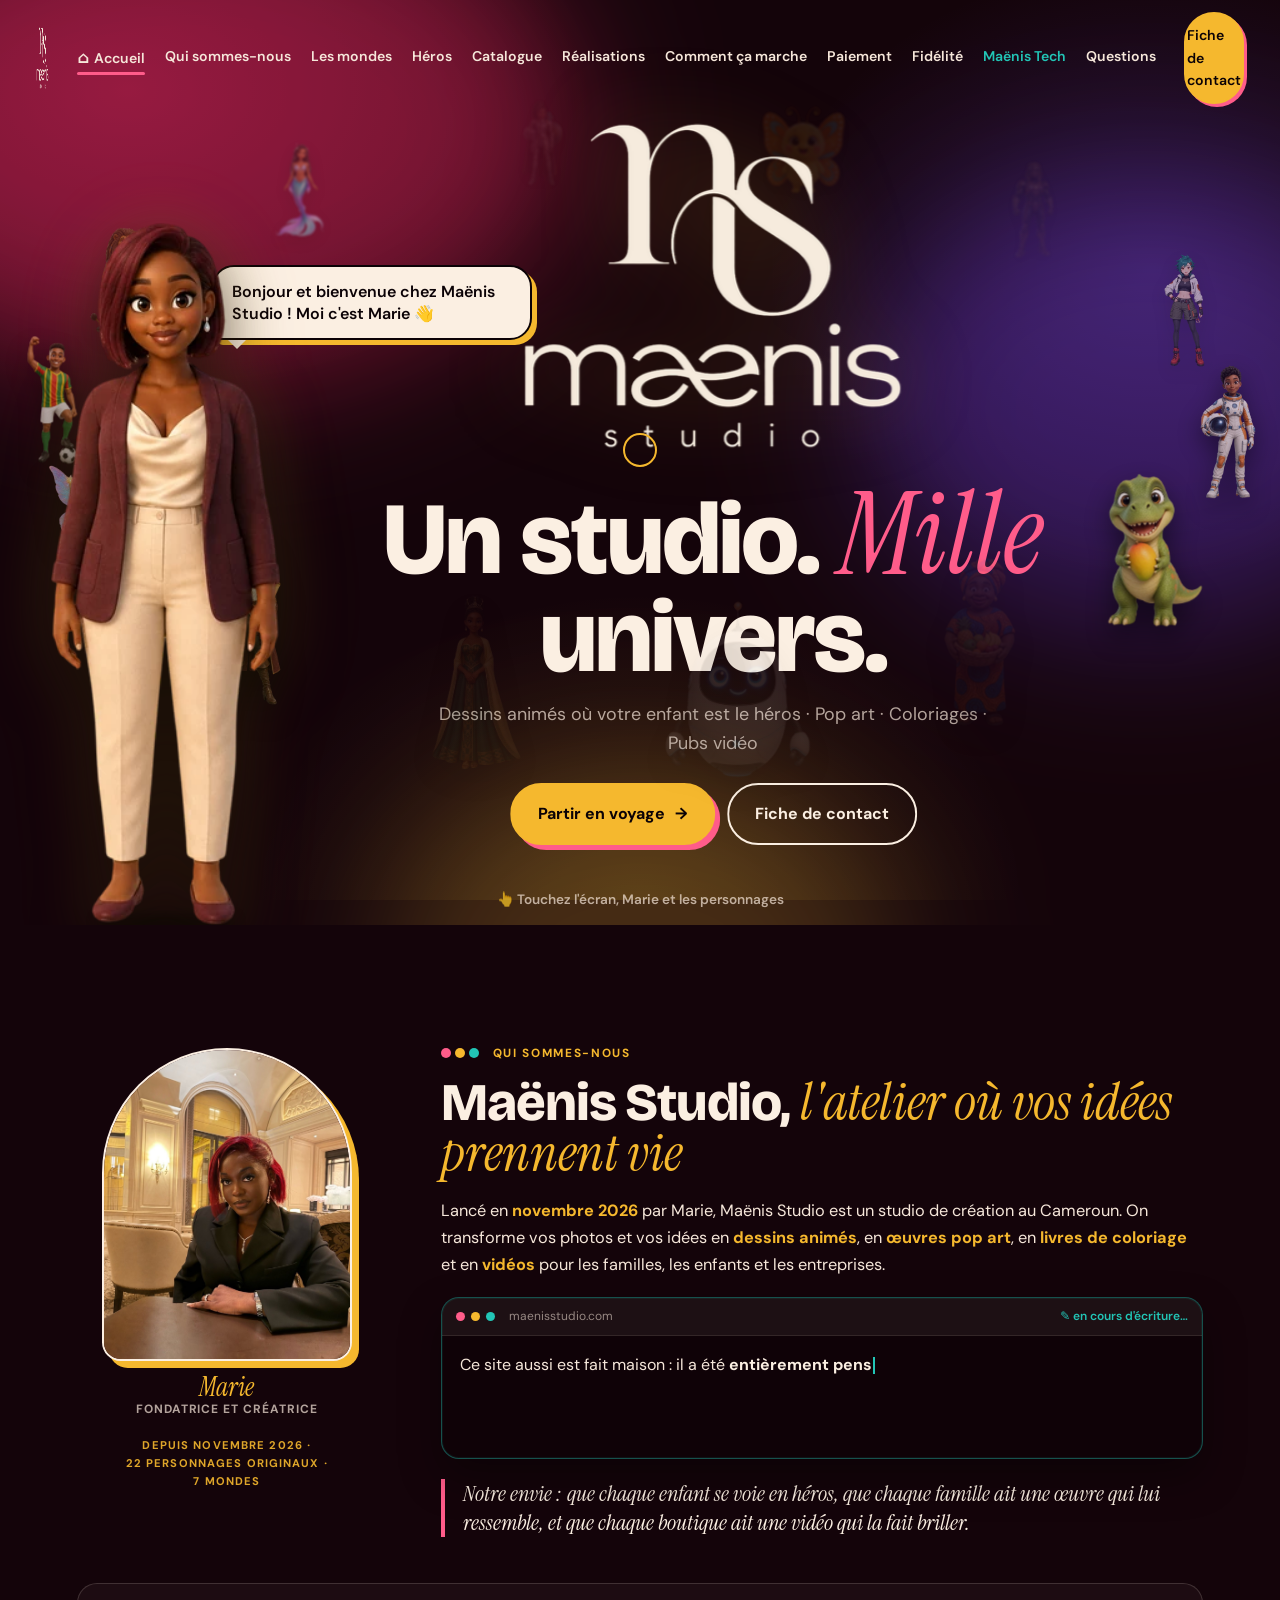
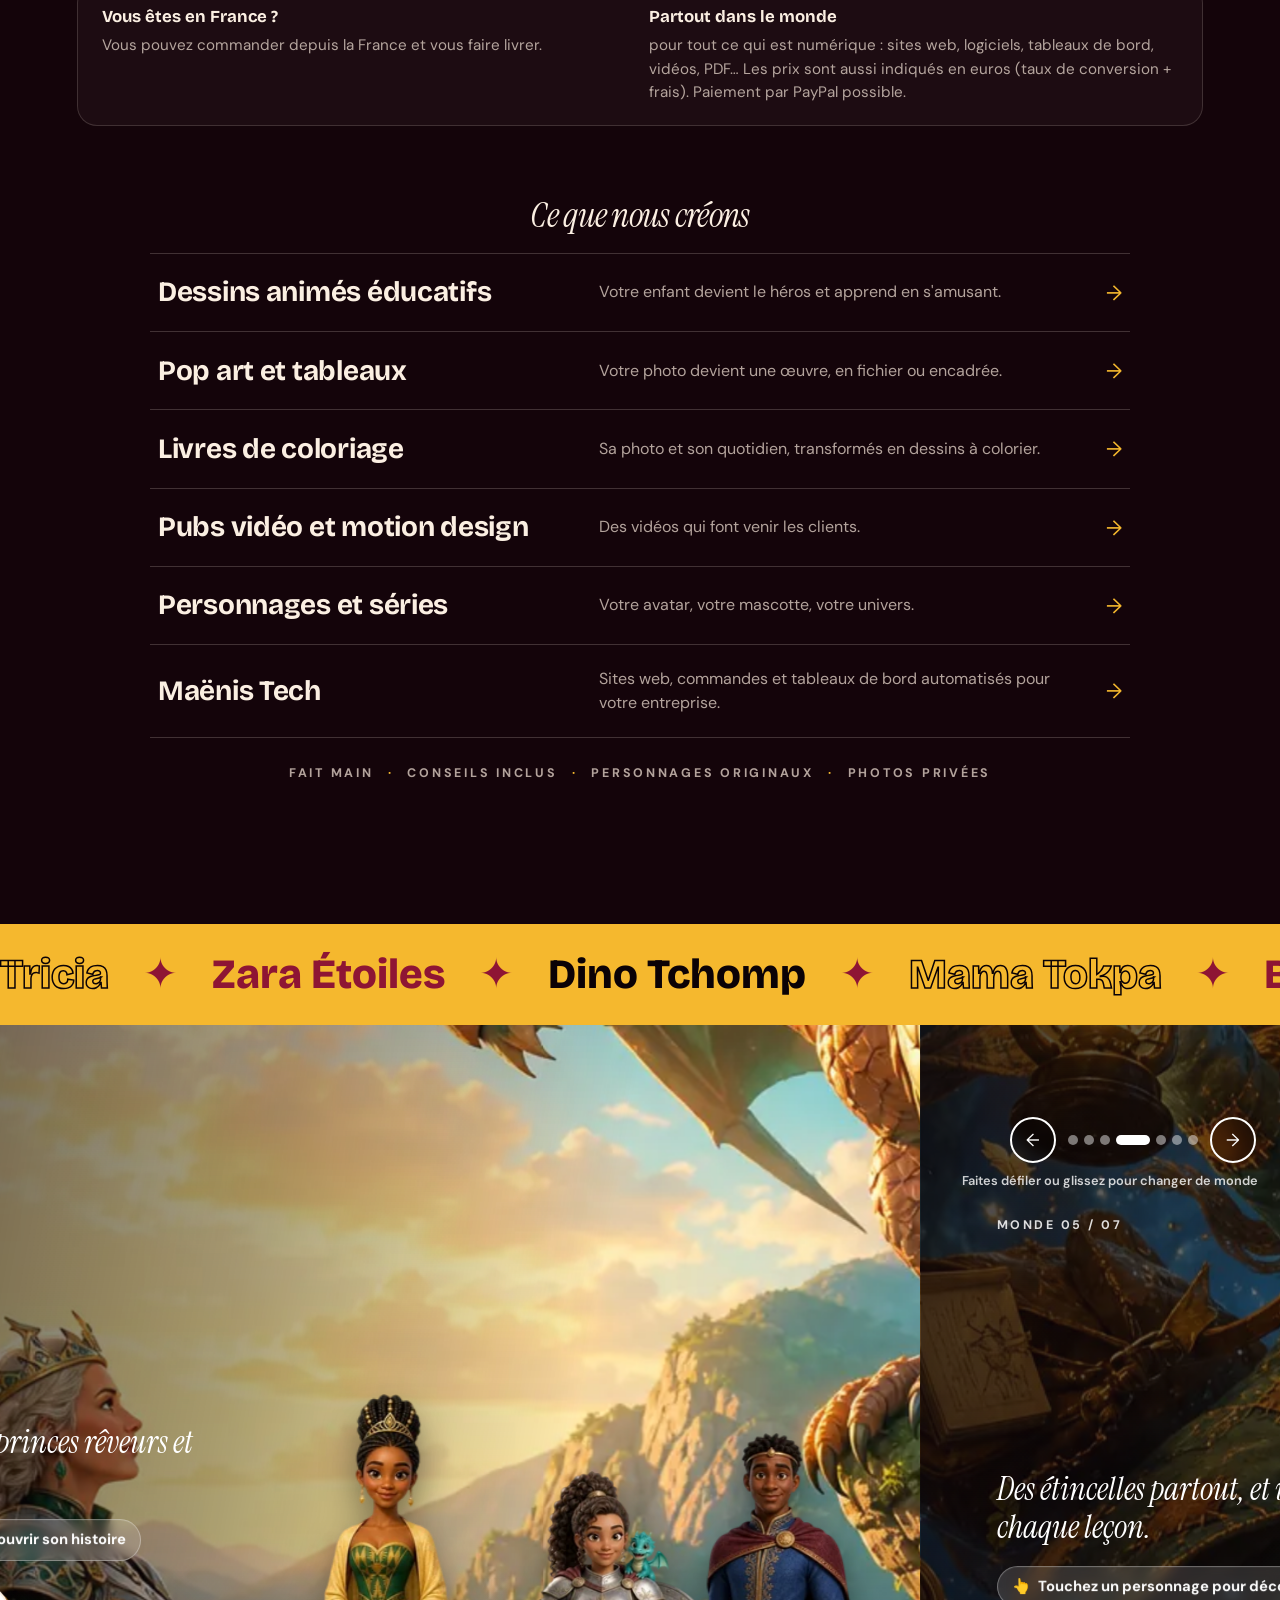
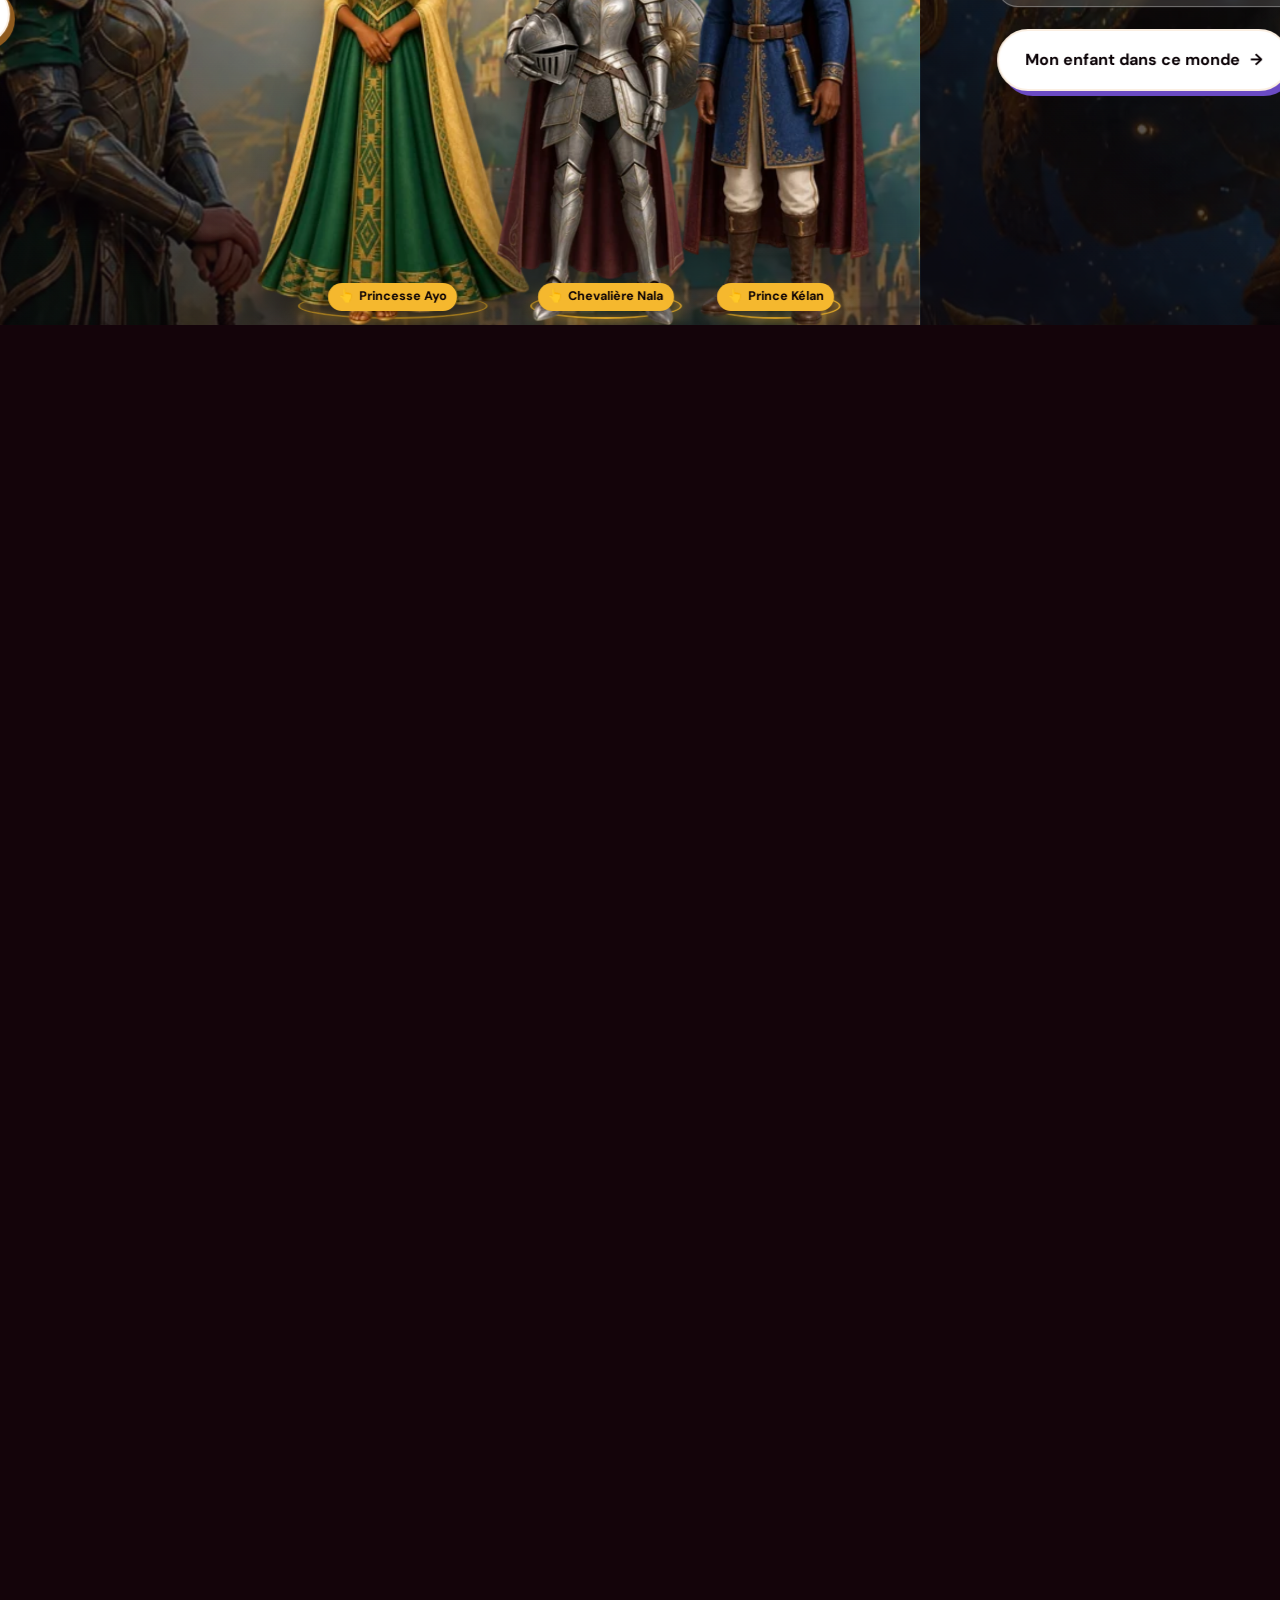
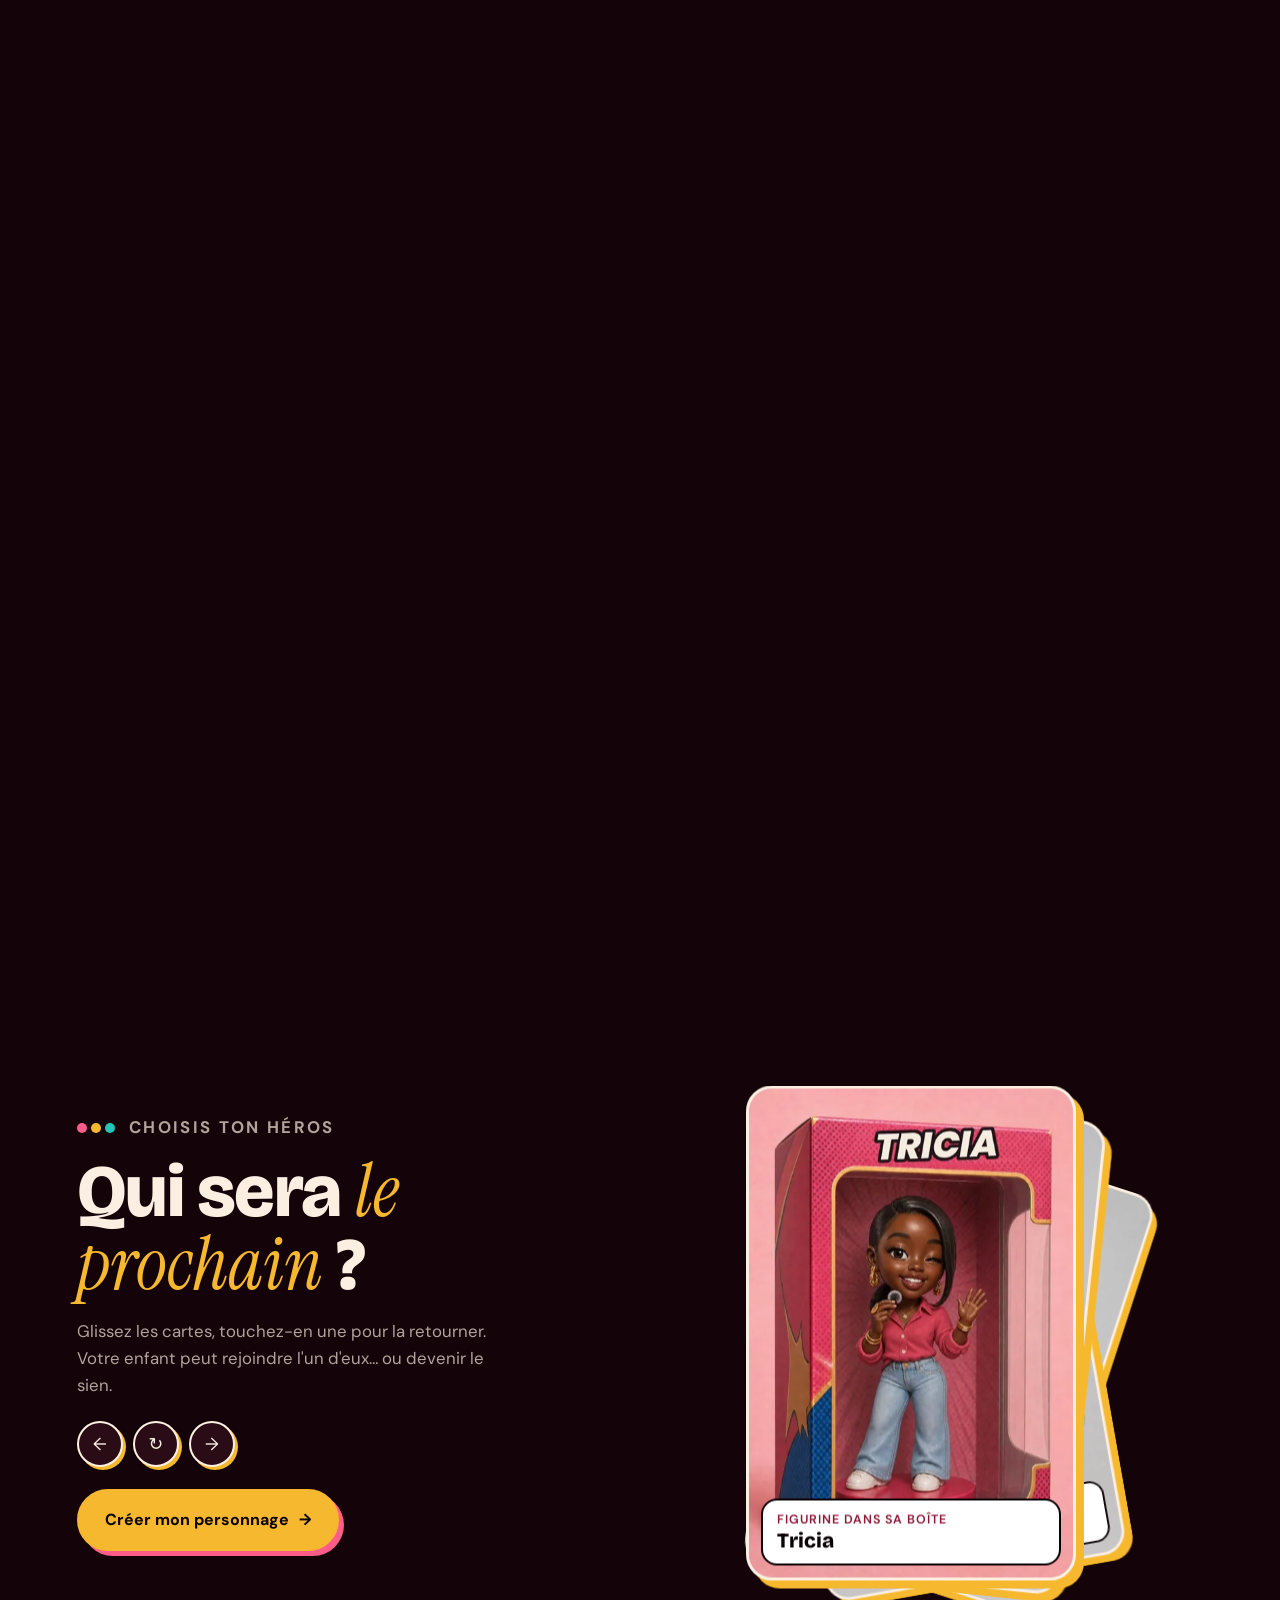
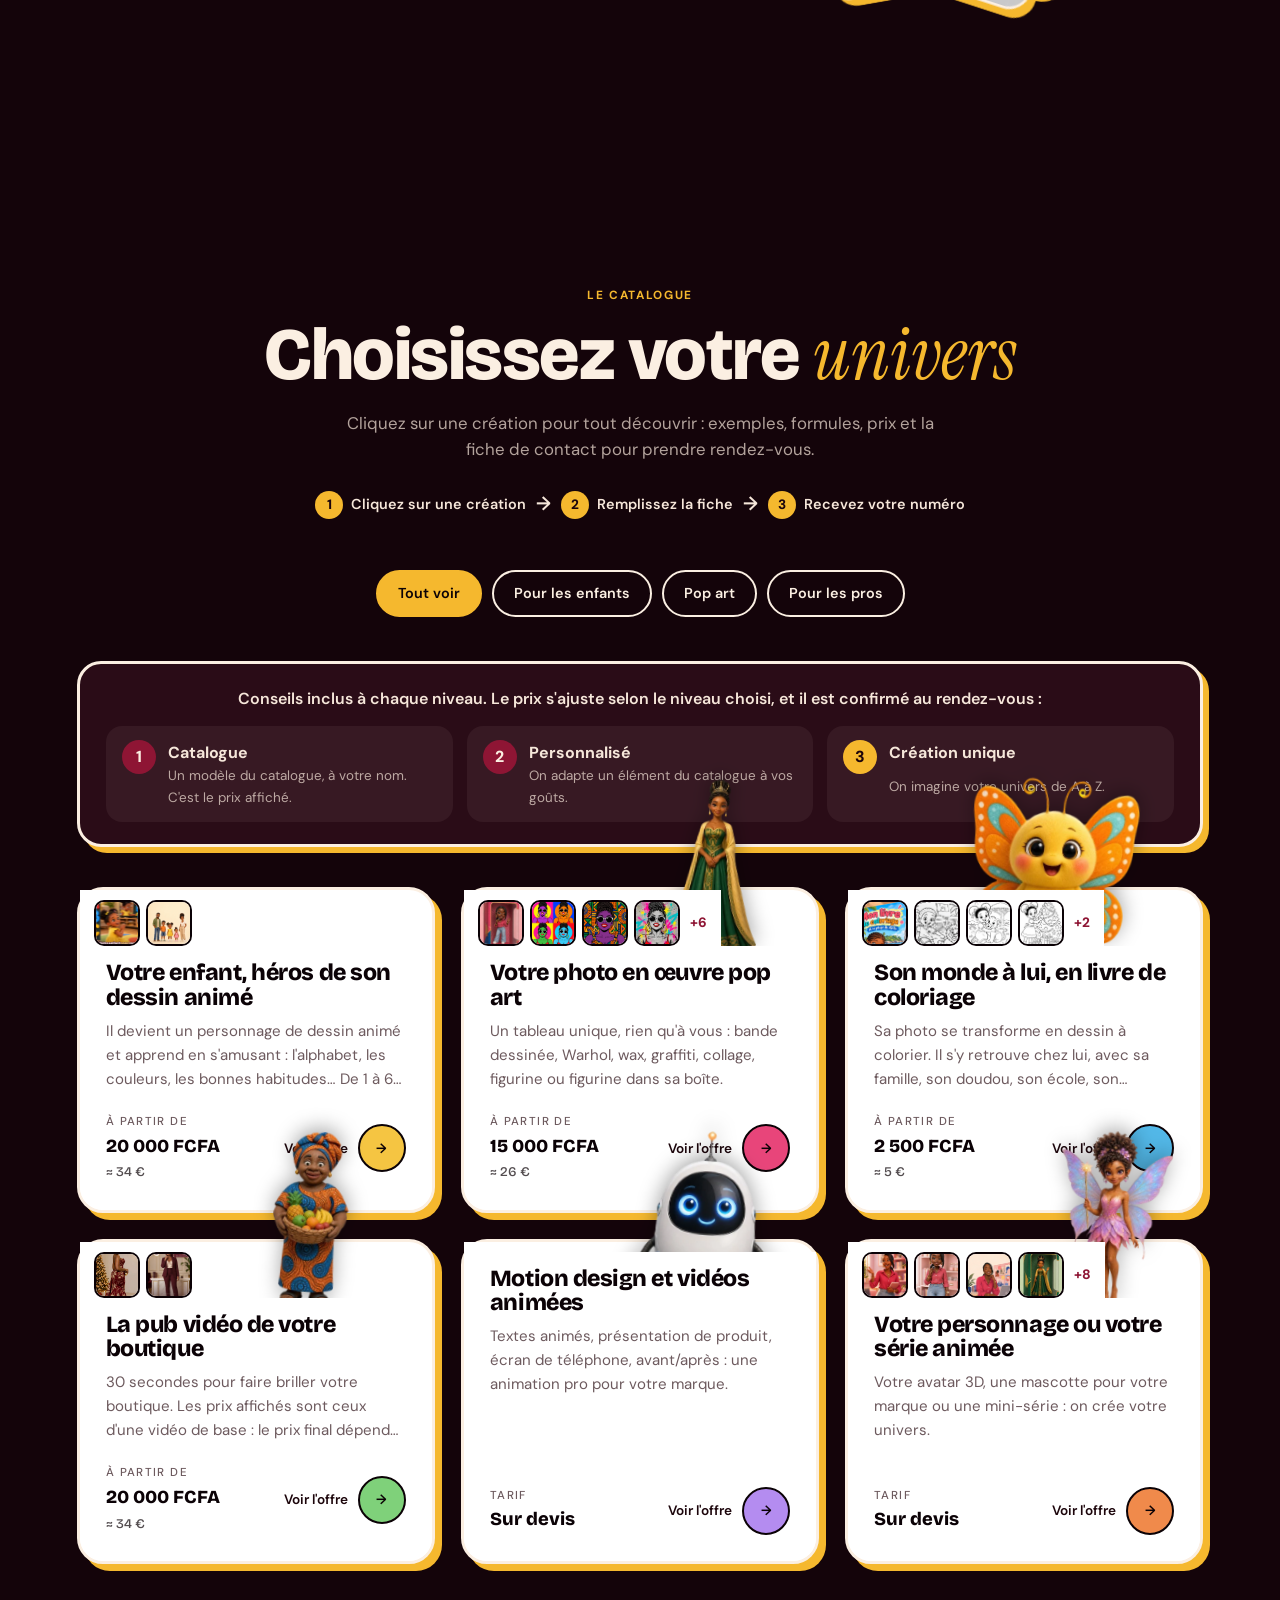
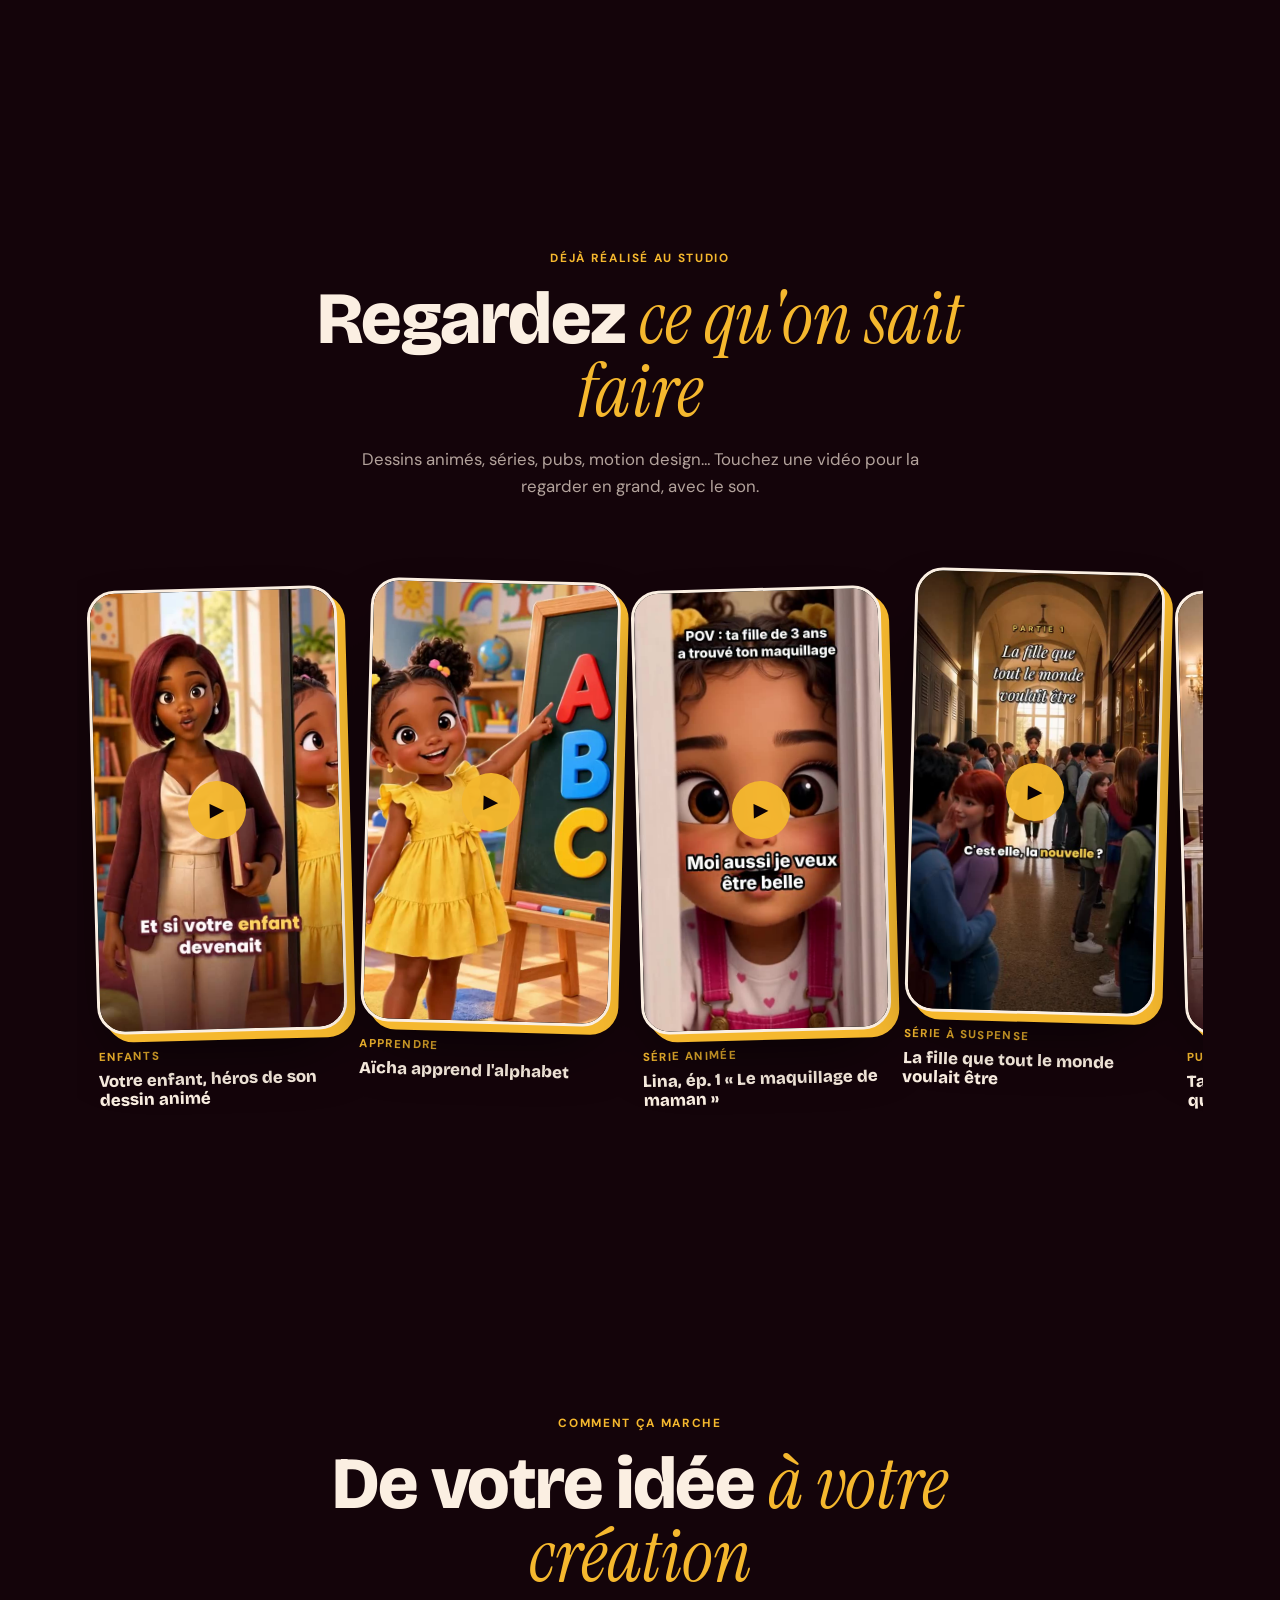
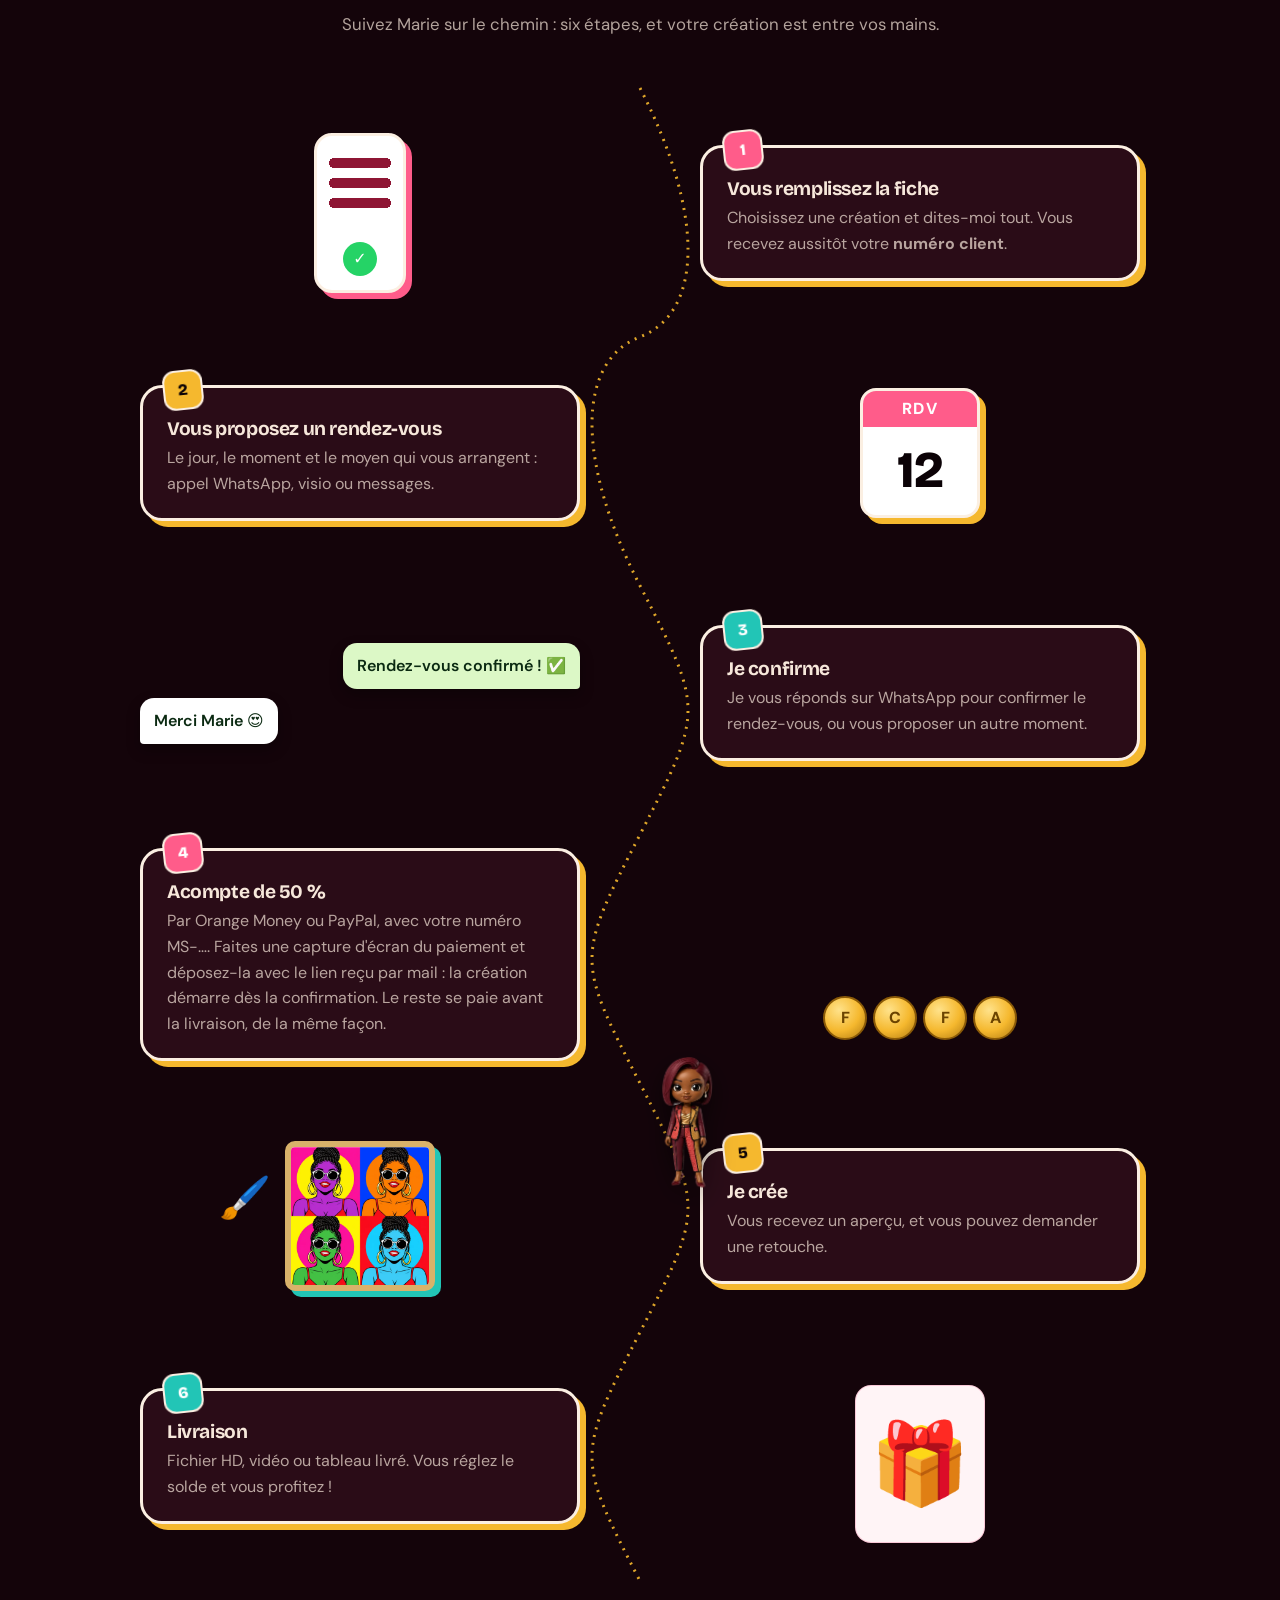
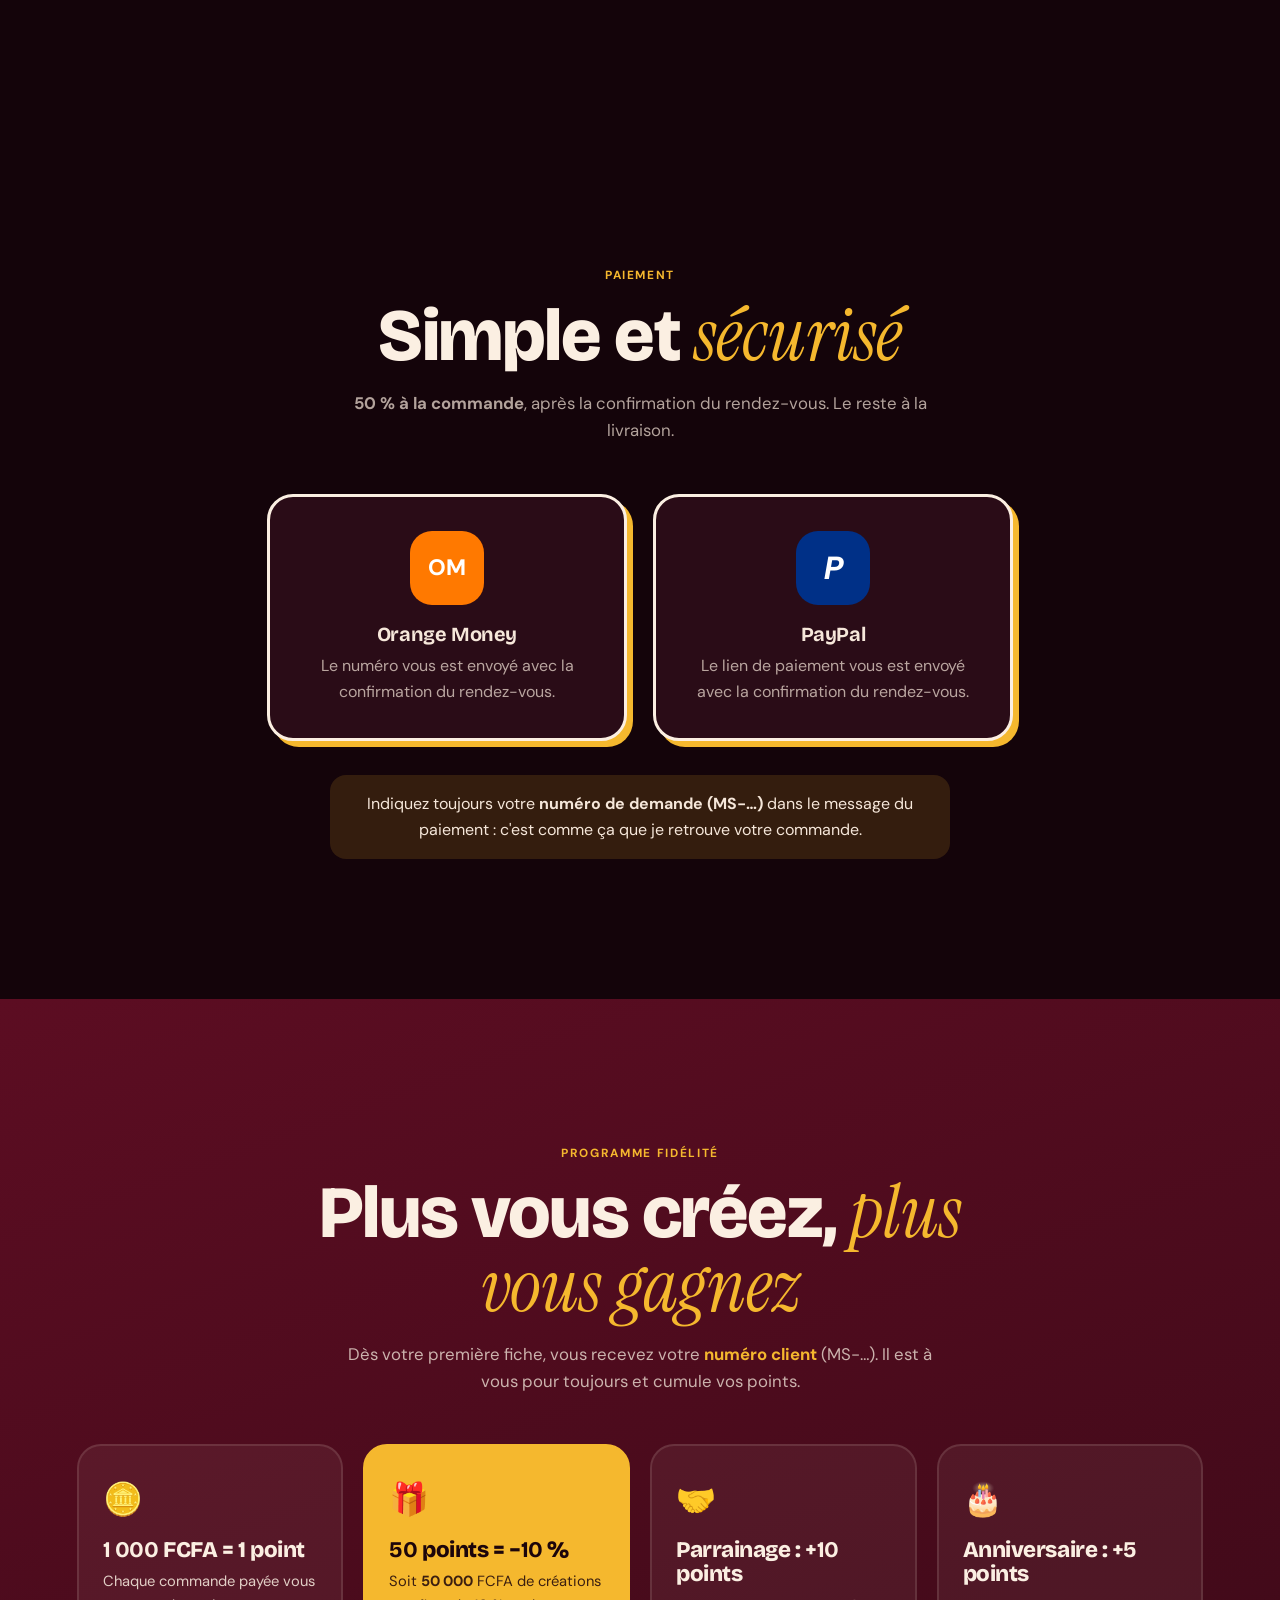
==== commit 3060e0e7: "Vitrine du catalogue Meta (8 designs)" ====
--- a/index.html
+++ b/index.html
@@ -40,10 +40,10 @@
   <link rel="preconnect" href="https://fonts.googleapis.com">
   <link rel="preconnect" href="https://fonts.gstatic.com" crossorigin>
   <link href="https://fonts.googleapis.com/css2?family=Bricolage+Grotesque:opsz,wght@12..96,400..800&family=DM+Sans:opsz,wght@9..40,400..700&family=Instrument+Serif:ital@0;1&family=Caveat:wght@600;700&display=swap" rel="stylesheet">
-  <link rel="stylesheet" href="style.css?v=202611051110">
-  <link rel="stylesheet" href="monde.css?v=202611051110">
-  <link rel="stylesheet" href="nuit.css?v=202611051110">
-  <link rel="stylesheet" href="studio.css?v=202611051110">
+  <link rel="stylesheet" href="style.css?v=202611051111">
+  <link rel="stylesheet" href="monde.css?v=202611051111">
+  <link rel="stylesheet" href="nuit.css?v=202611051111">
+  <link rel="stylesheet" href="studio.css?v=202611051111">
 </head>
 <body>
   <a class="skip" href="#catalogue">Aller au catalogue</a>
@@ -410,9 +410,9 @@
   </dialog>
 
   <canvas class="feux" aria-hidden="true"></canvas>
-  <script src="config.js?v=202611051110"></script>
-  <script src="photos.js?v=202611051110"></script>
-  <script src="app.js?v=202611051110"></script>
-  <script src="monde.js?v=202611051110"></script>
+  <script src="config.js?v=202611051111"></script>
+  <script src="photos.js?v=202611051111"></script>
+  <script src="app.js?v=202611051111"></script>
+  <script src="monde.js?v=202611051111"></script>
 </body>
 </html>
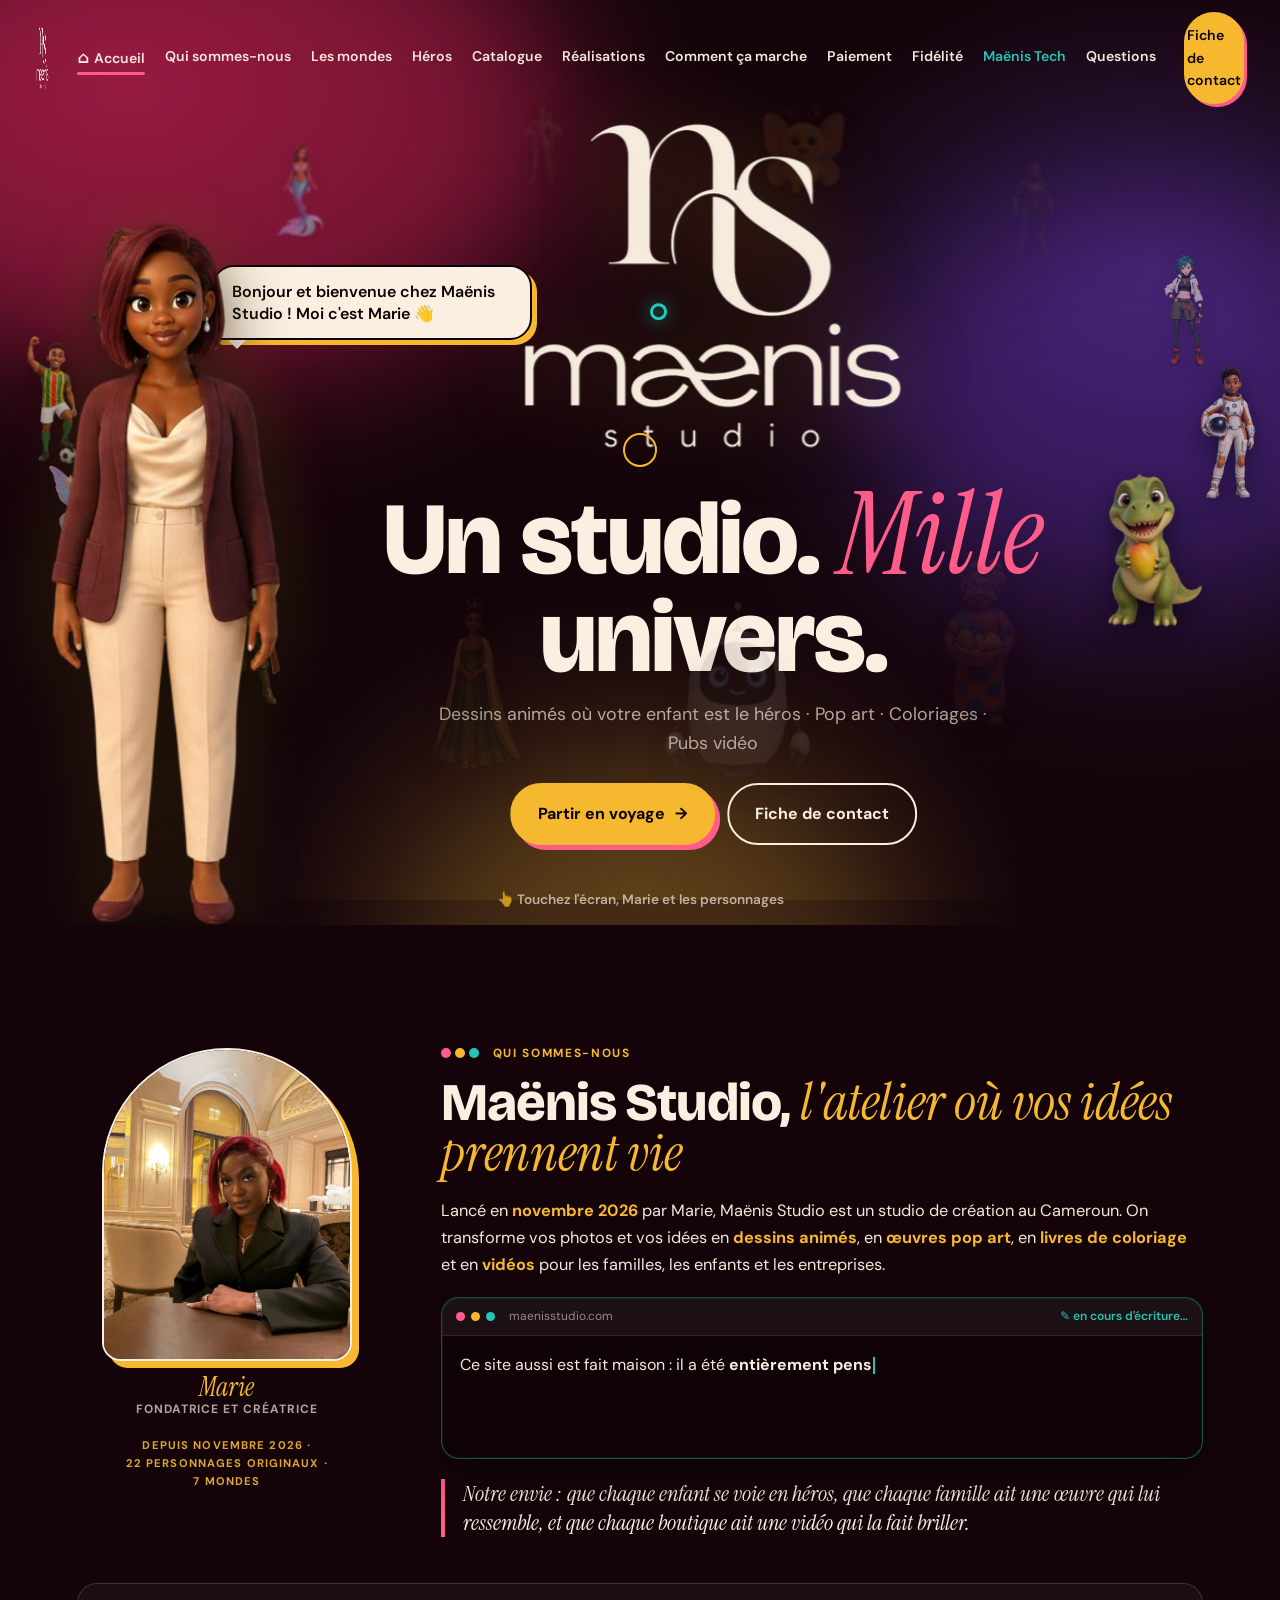
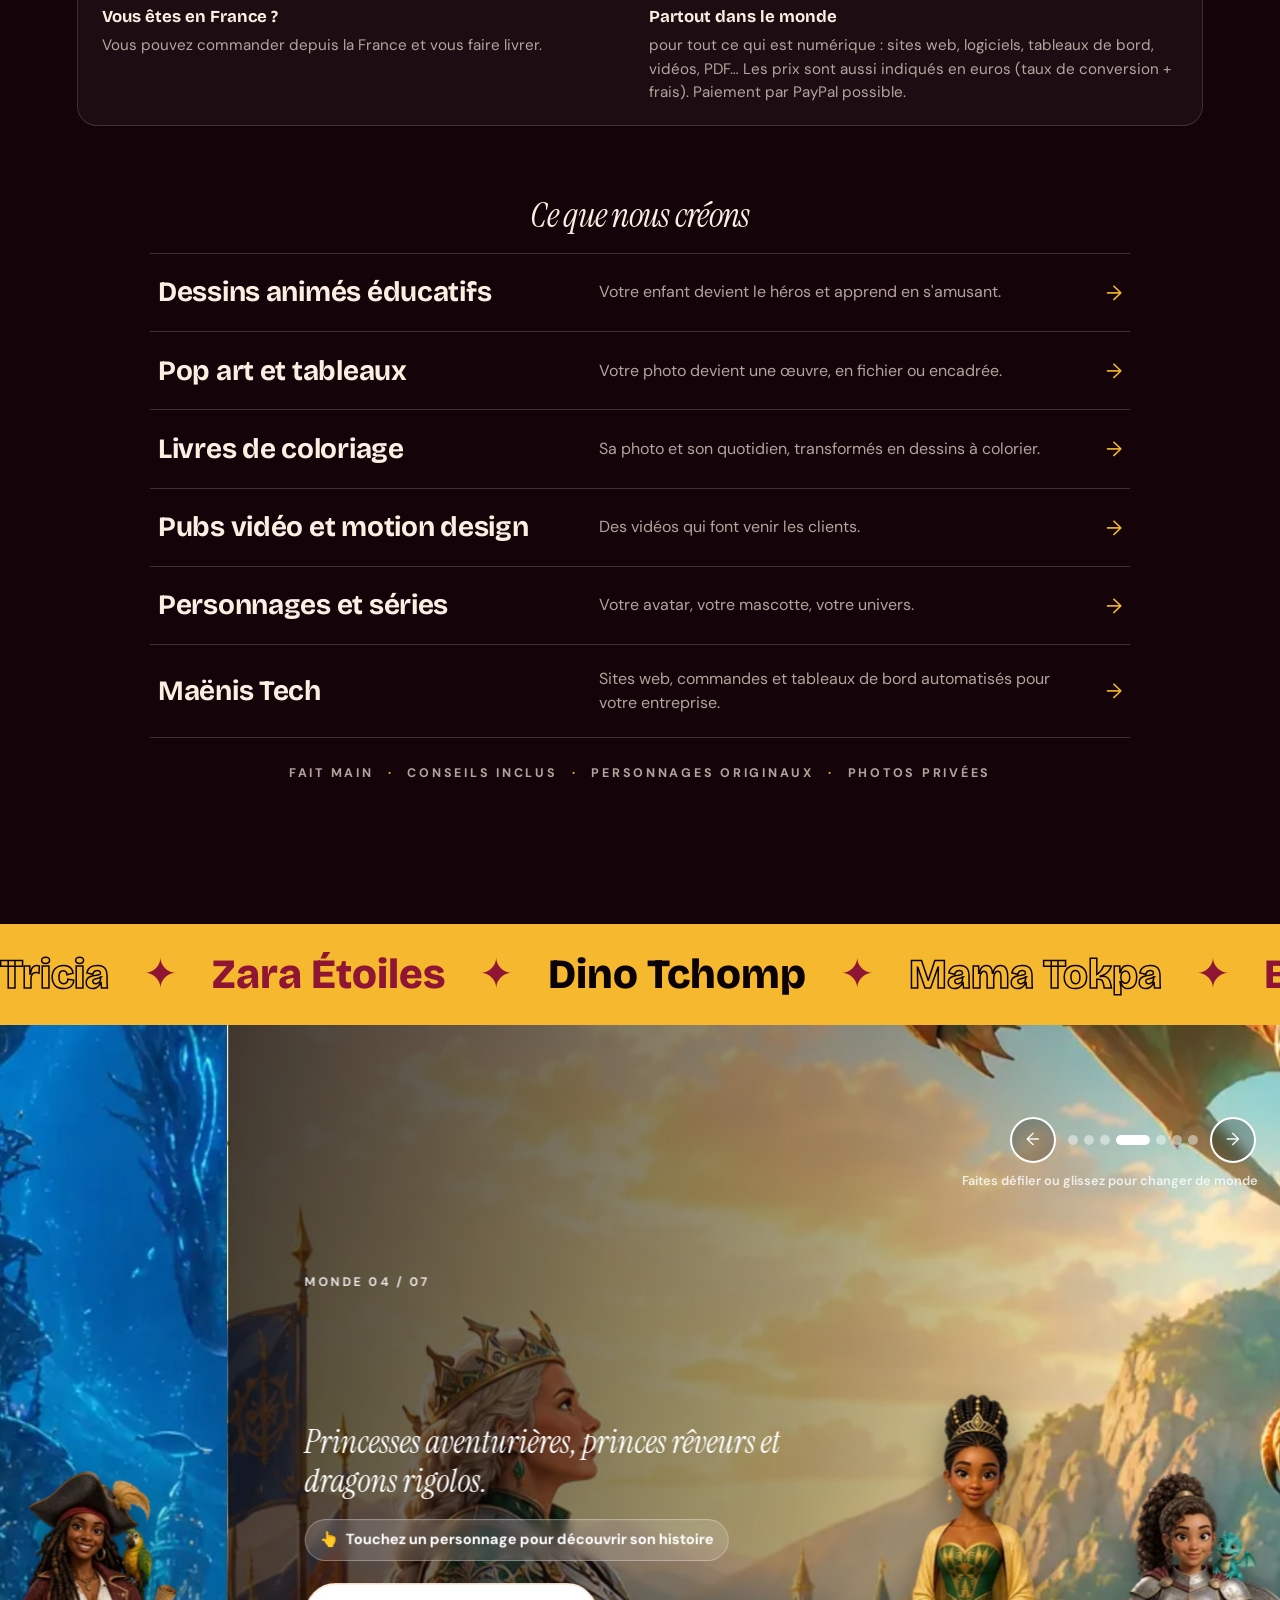
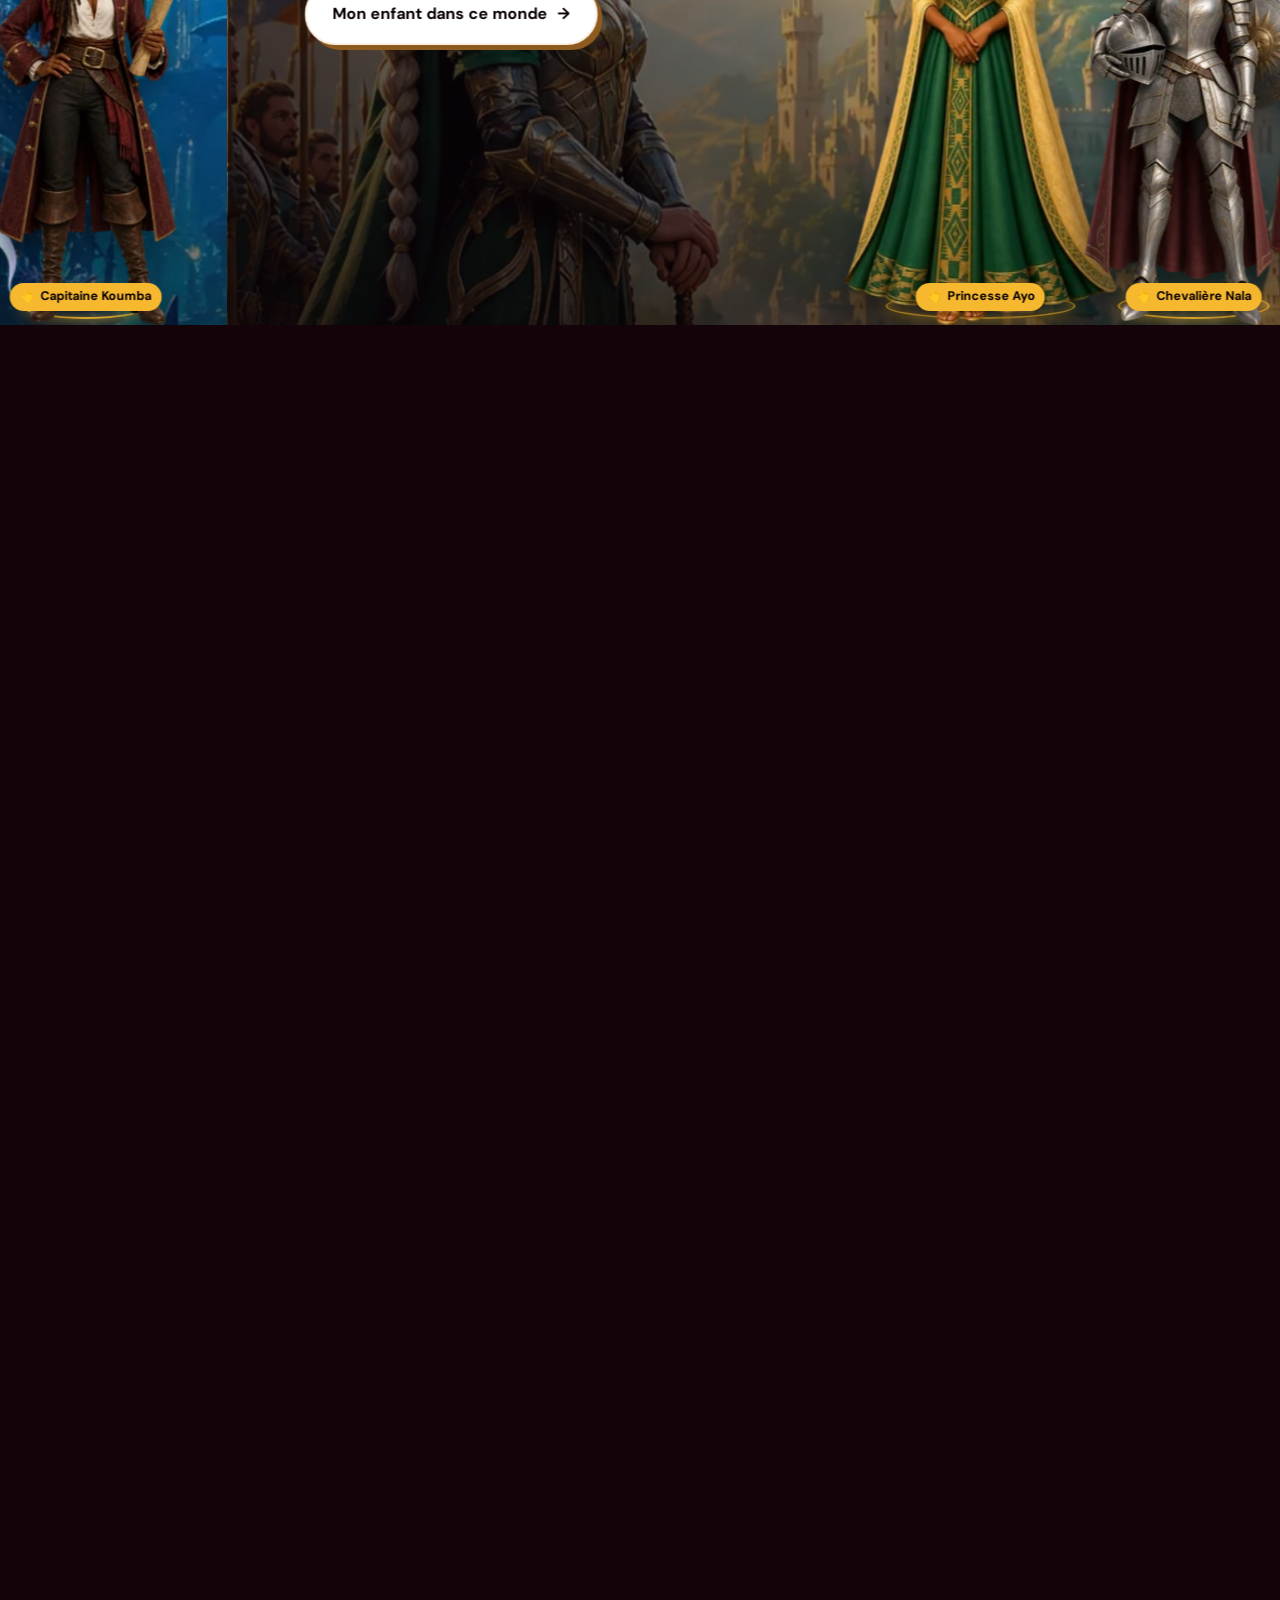
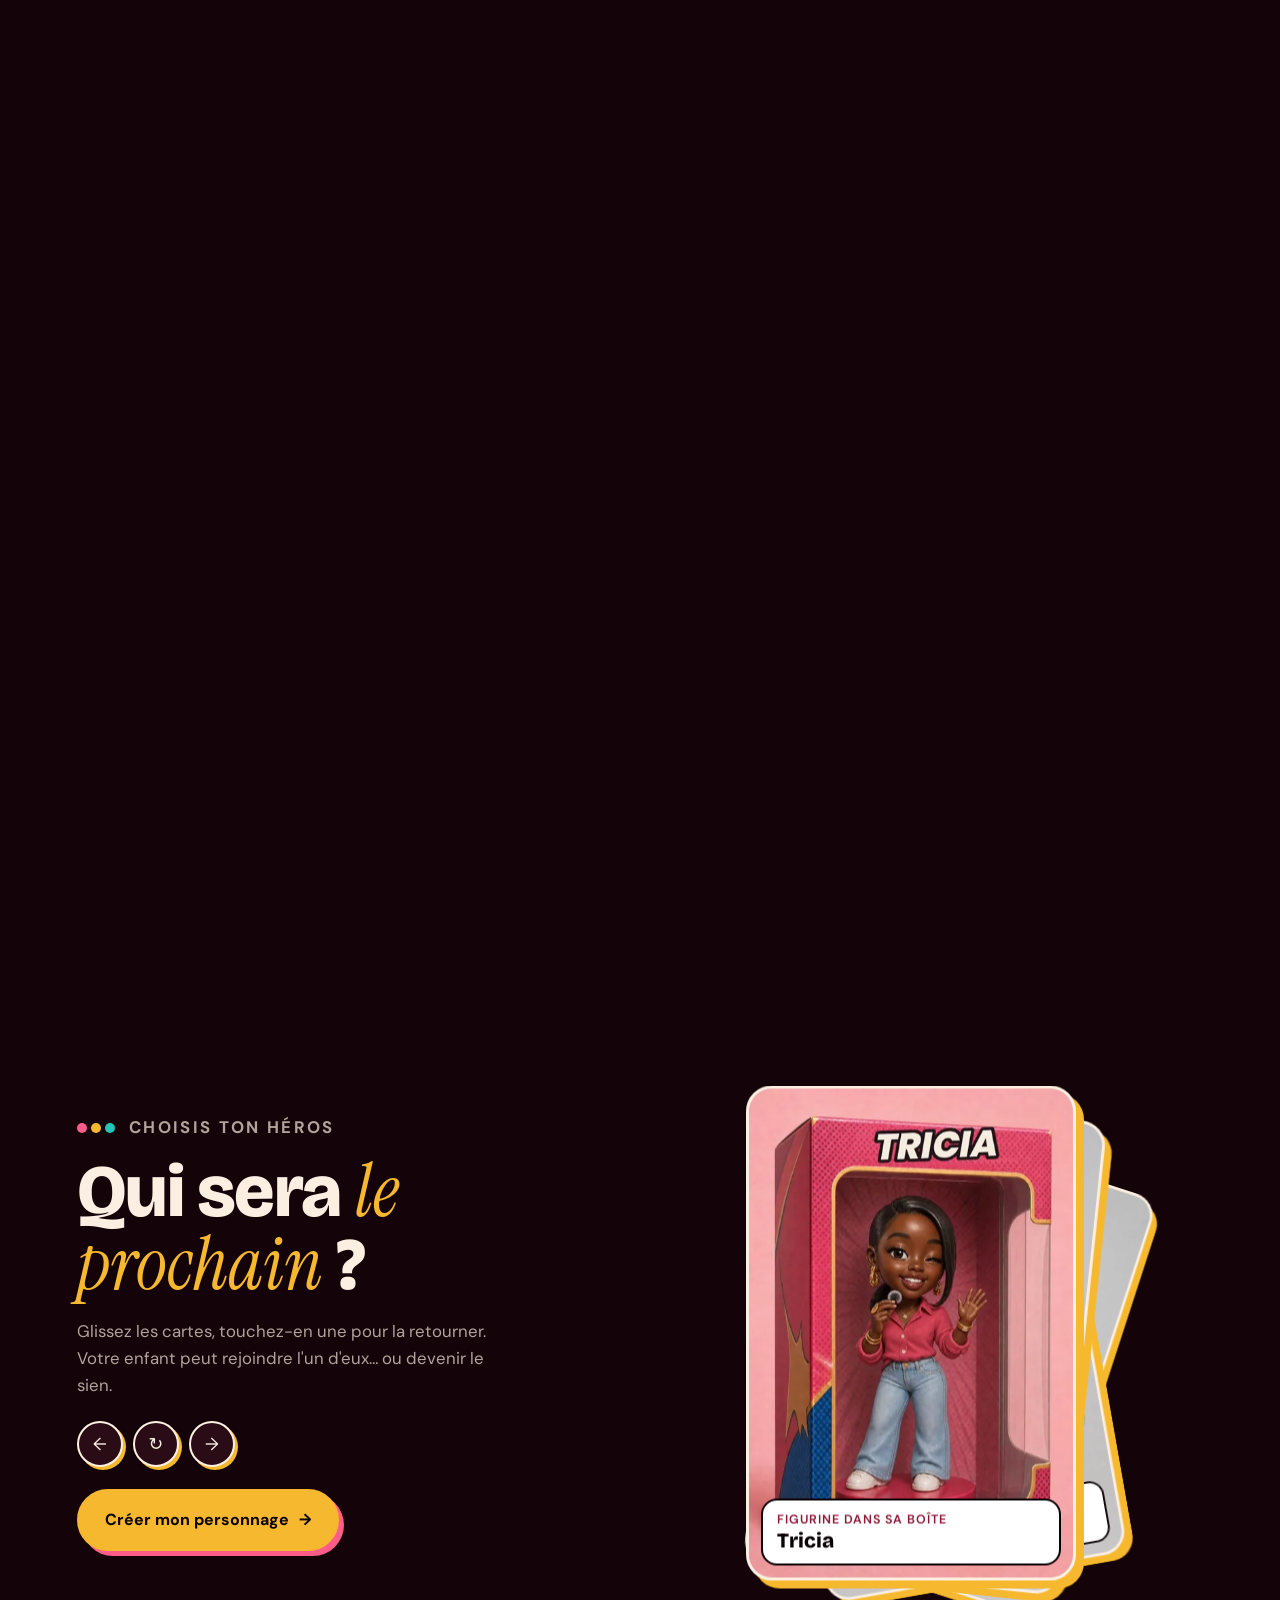
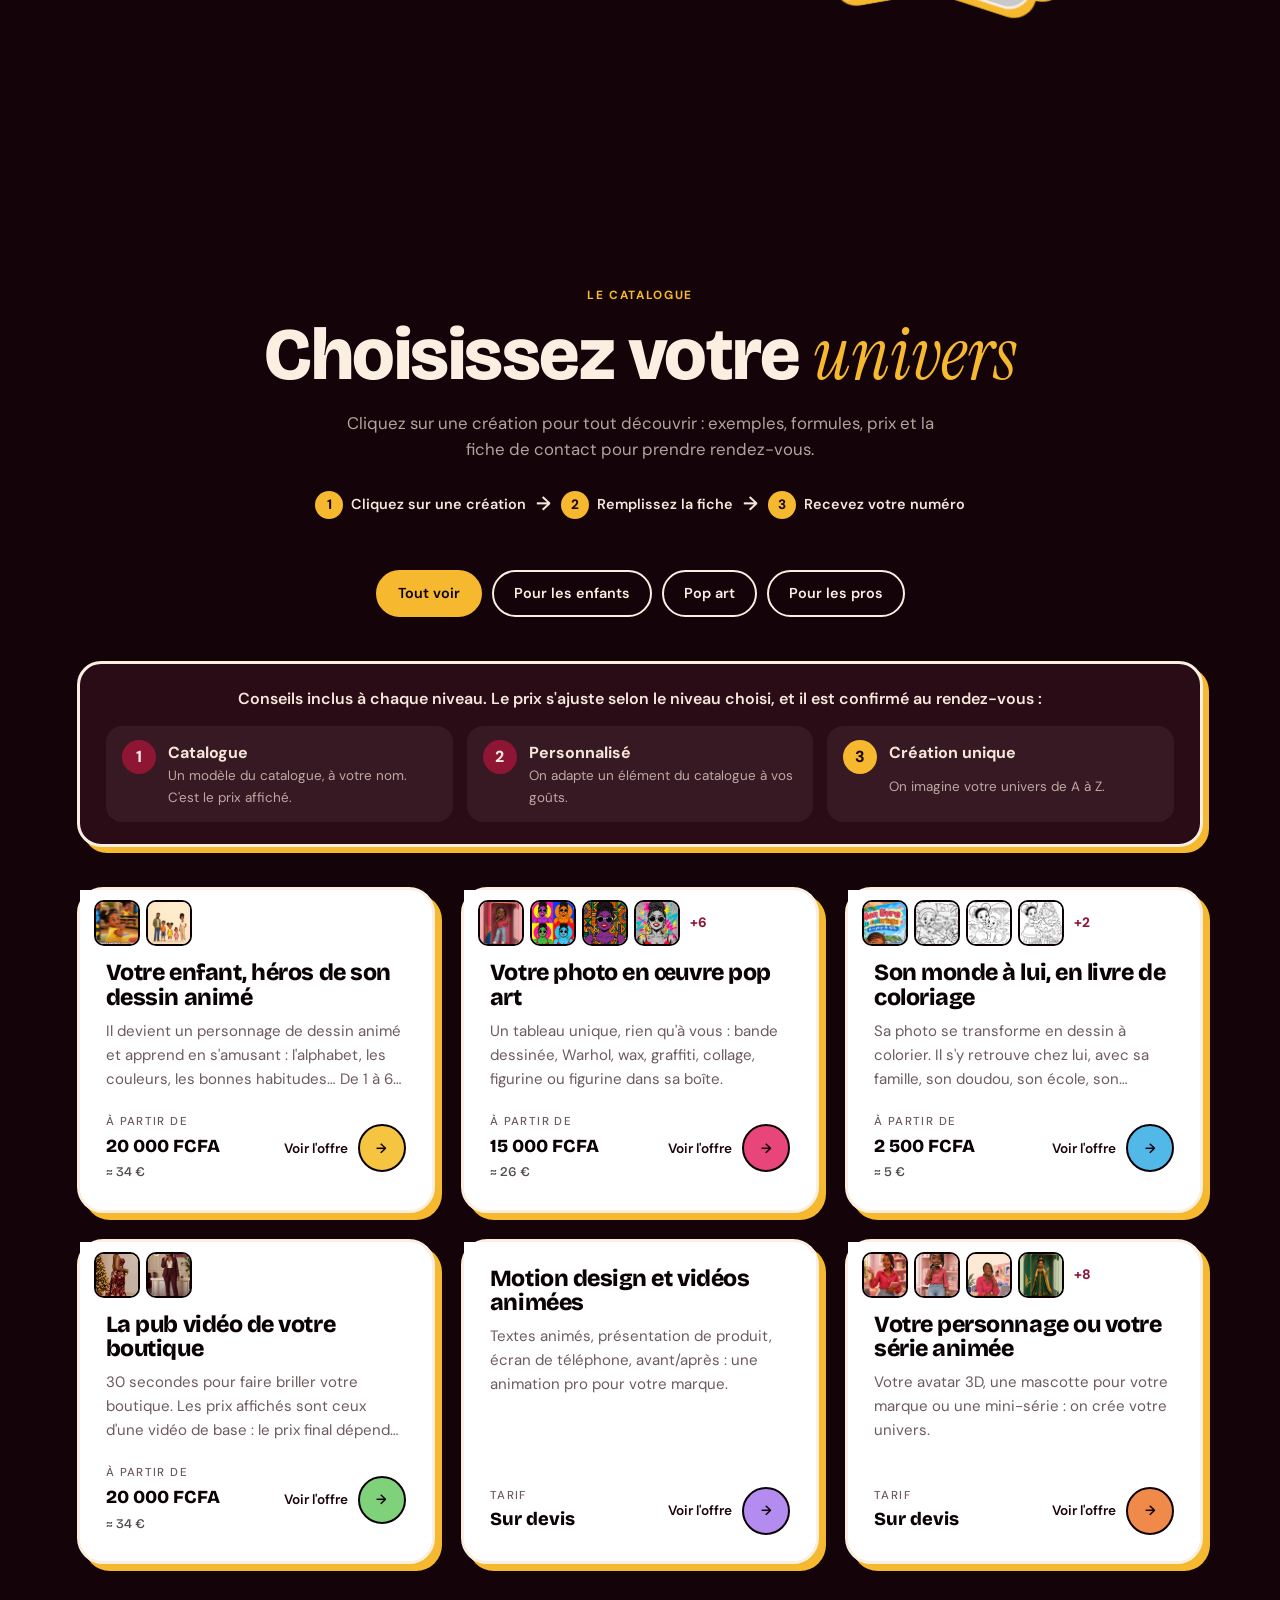
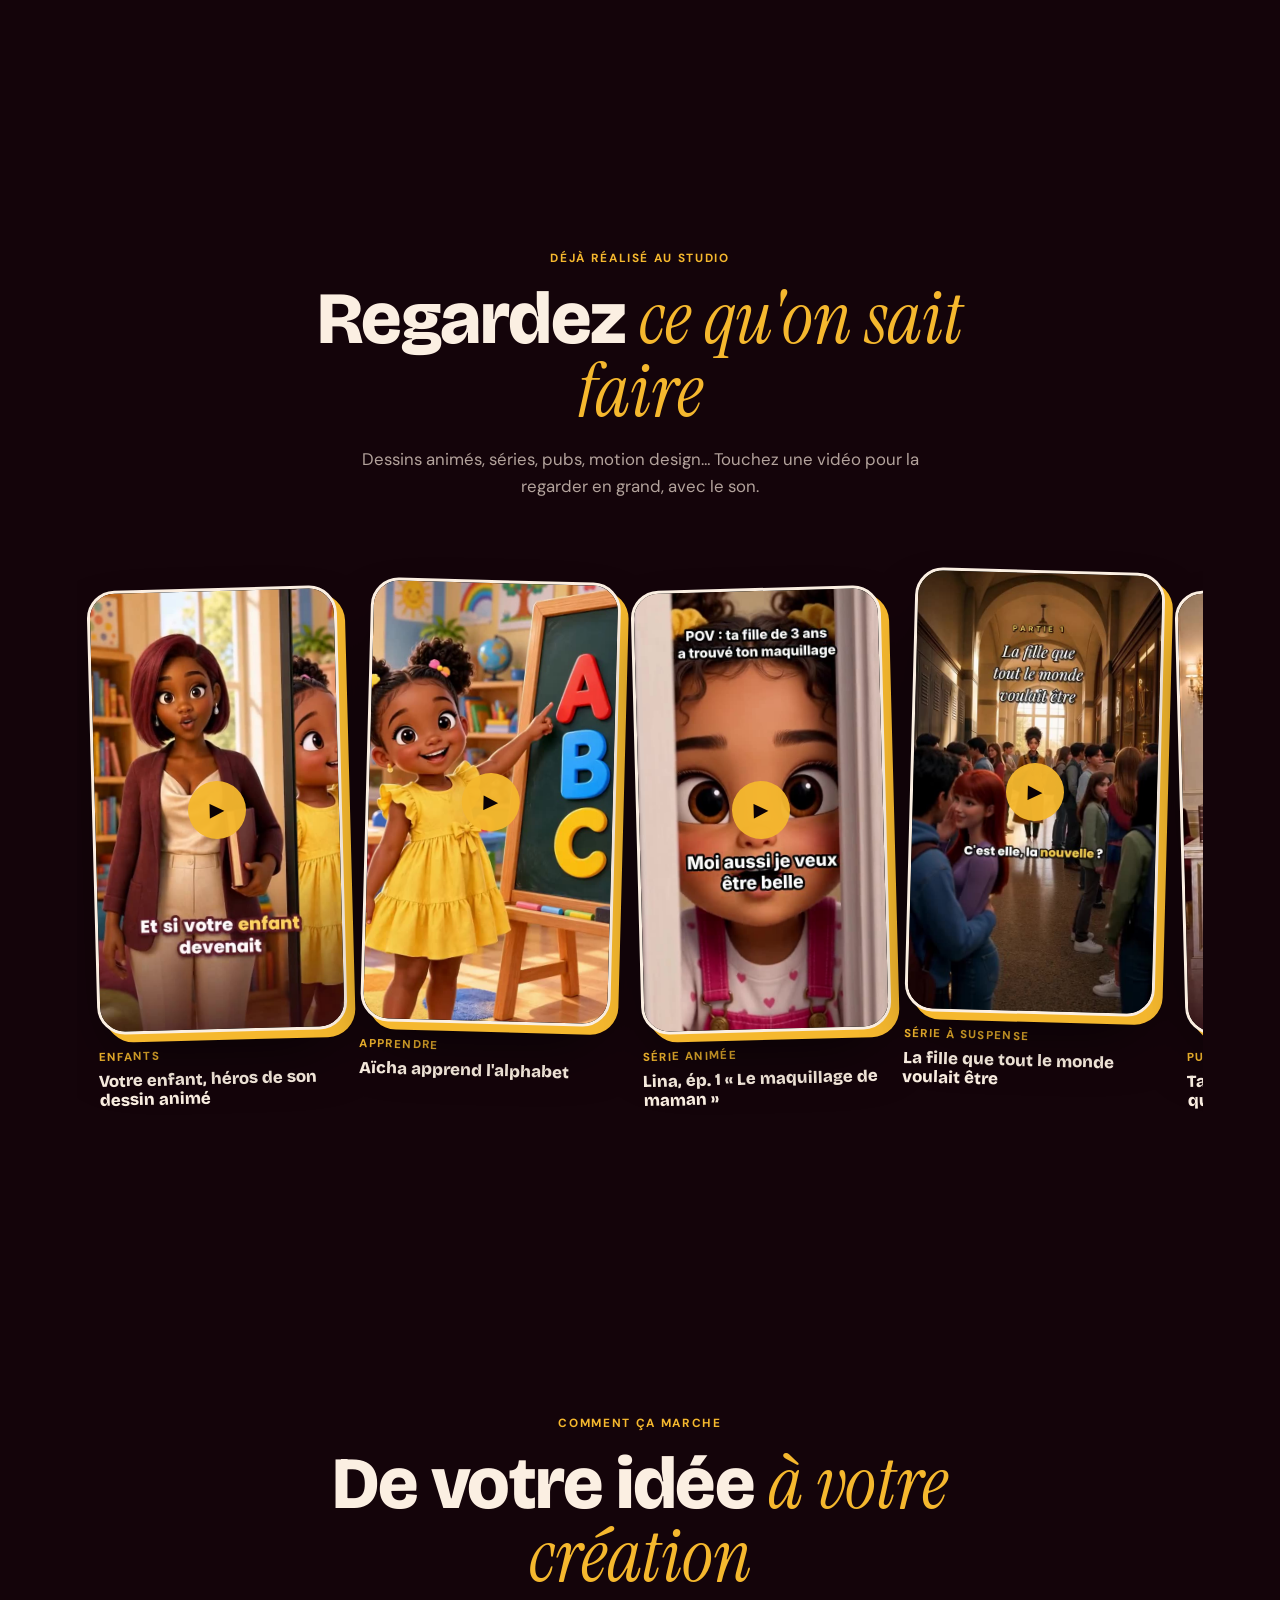
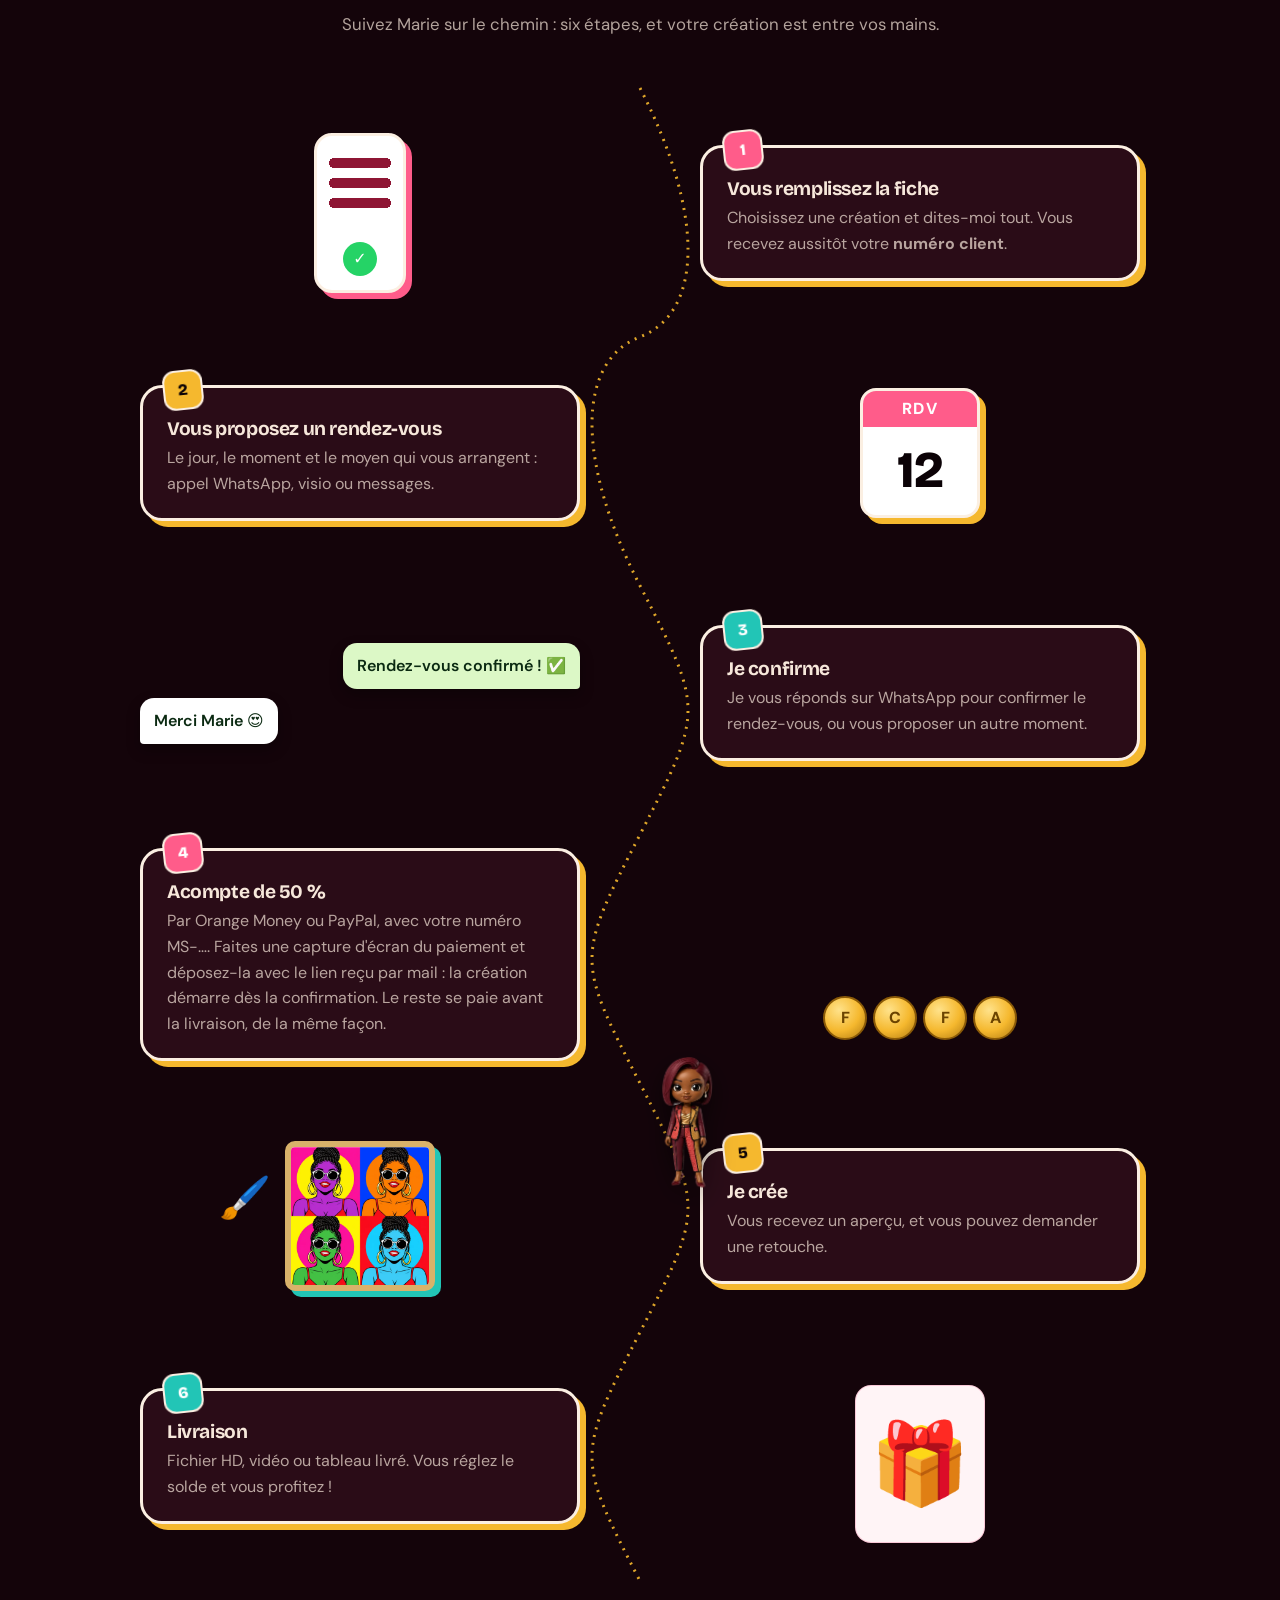
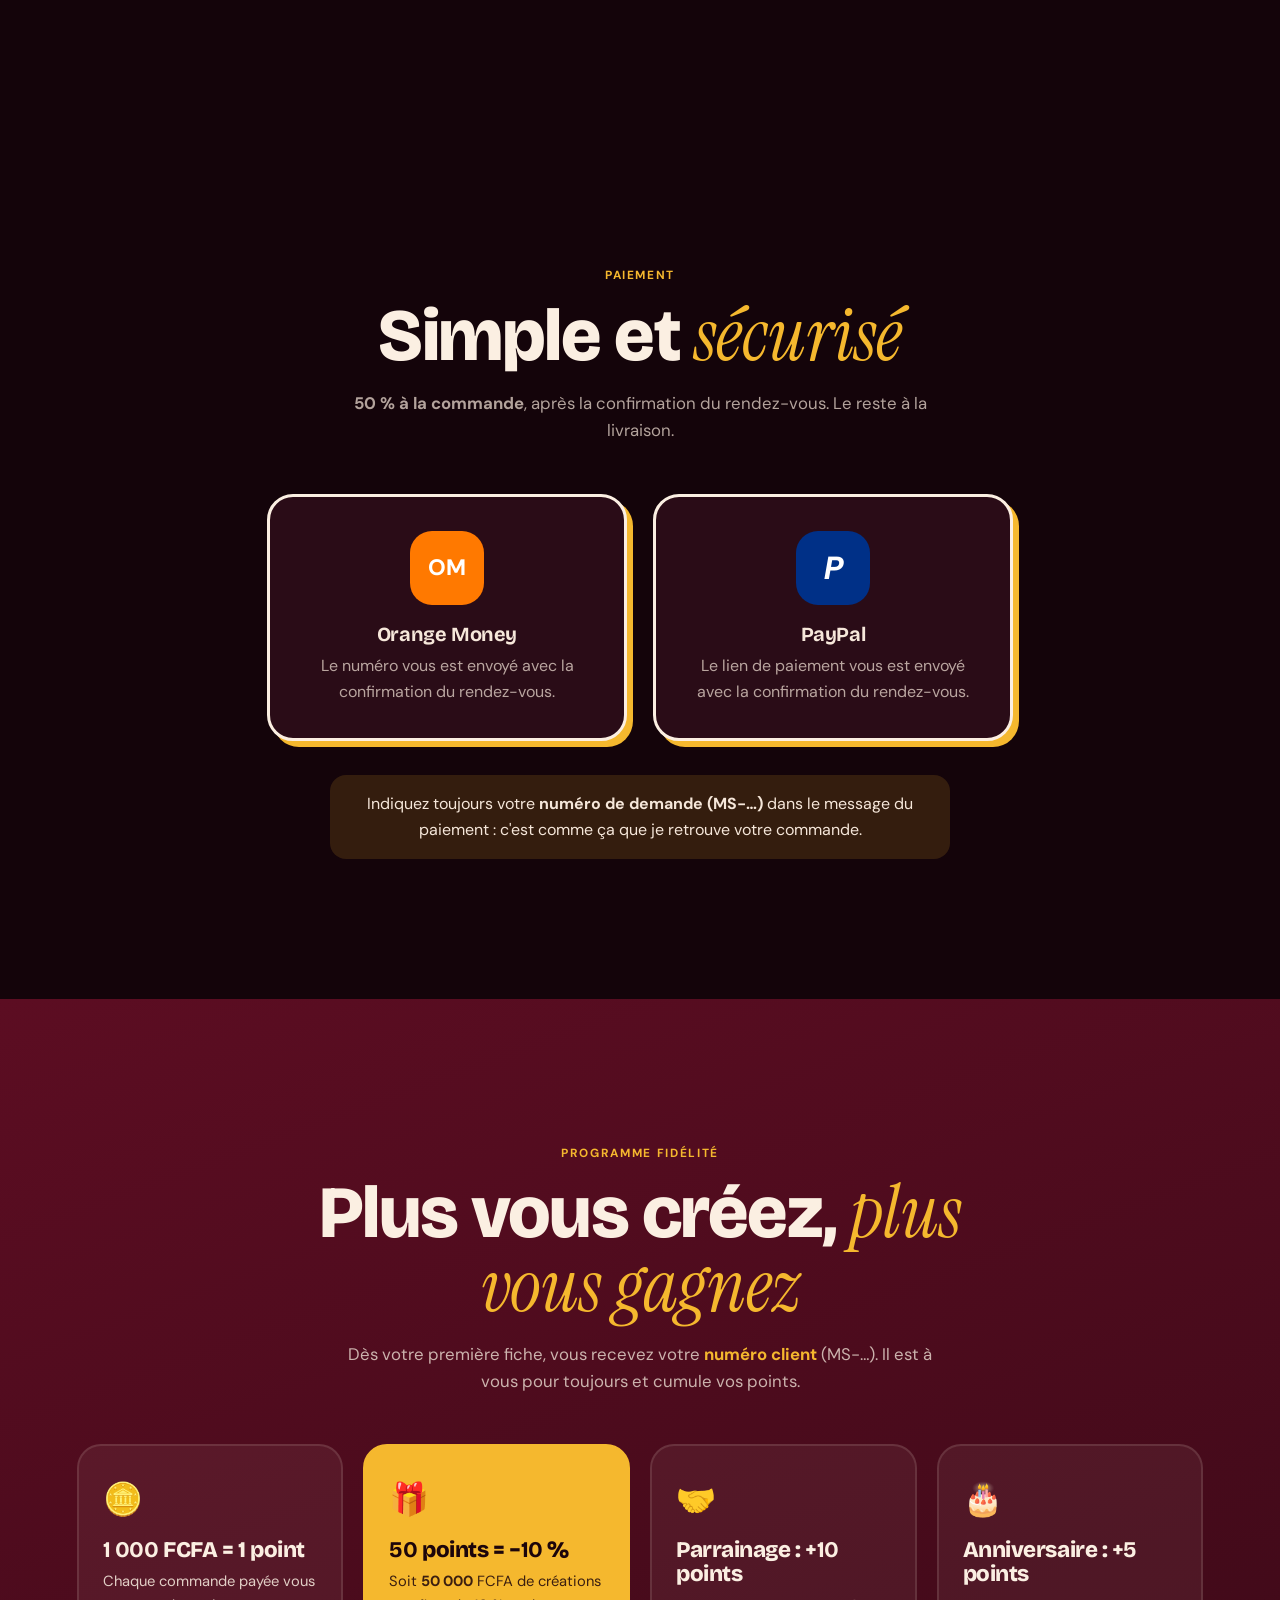
==== commit 707288be: "Vitrine du catalogue Meta : 6 designs variés" ====
--- a/index.html
+++ b/index.html
@@ -40,10 +40,10 @@
   <link rel="preconnect" href="https://fonts.googleapis.com">
   <link rel="preconnect" href="https://fonts.gstatic.com" crossorigin>
   <link href="https://fonts.googleapis.com/css2?family=Bricolage+Grotesque:opsz,wght@12..96,400..800&family=DM+Sans:opsz,wght@9..40,400..700&family=Instrument+Serif:ital@0;1&family=Caveat:wght@600;700&display=swap" rel="stylesheet">
-  <link rel="stylesheet" href="style.css?v=202611051111">
-  <link rel="stylesheet" href="monde.css?v=202611051111">
-  <link rel="stylesheet" href="nuit.css?v=202611051111">
-  <link rel="stylesheet" href="studio.css?v=202611051111">
+  <link rel="stylesheet" href="style.css?v=202611051119">
+  <link rel="stylesheet" href="monde.css?v=202611051119">
+  <link rel="stylesheet" href="nuit.css?v=202611051119">
+  <link rel="stylesheet" href="studio.css?v=202611051119">
 </head>
 <body>
   <a class="skip" href="#catalogue">Aller au catalogue</a>
@@ -410,9 +410,9 @@
   </dialog>
 
   <canvas class="feux" aria-hidden="true"></canvas>
-  <script src="config.js?v=202611051111"></script>
-  <script src="photos.js?v=202611051111"></script>
-  <script src="app.js?v=202611051111"></script>
-  <script src="monde.js?v=202611051111"></script>
+  <script src="config.js?v=202611051119"></script>
+  <script src="photos.js?v=202611051119"></script>
+  <script src="app.js?v=202611051119"></script>
+  <script src="monde.js?v=202611051119"></script>
 </body>
 </html>
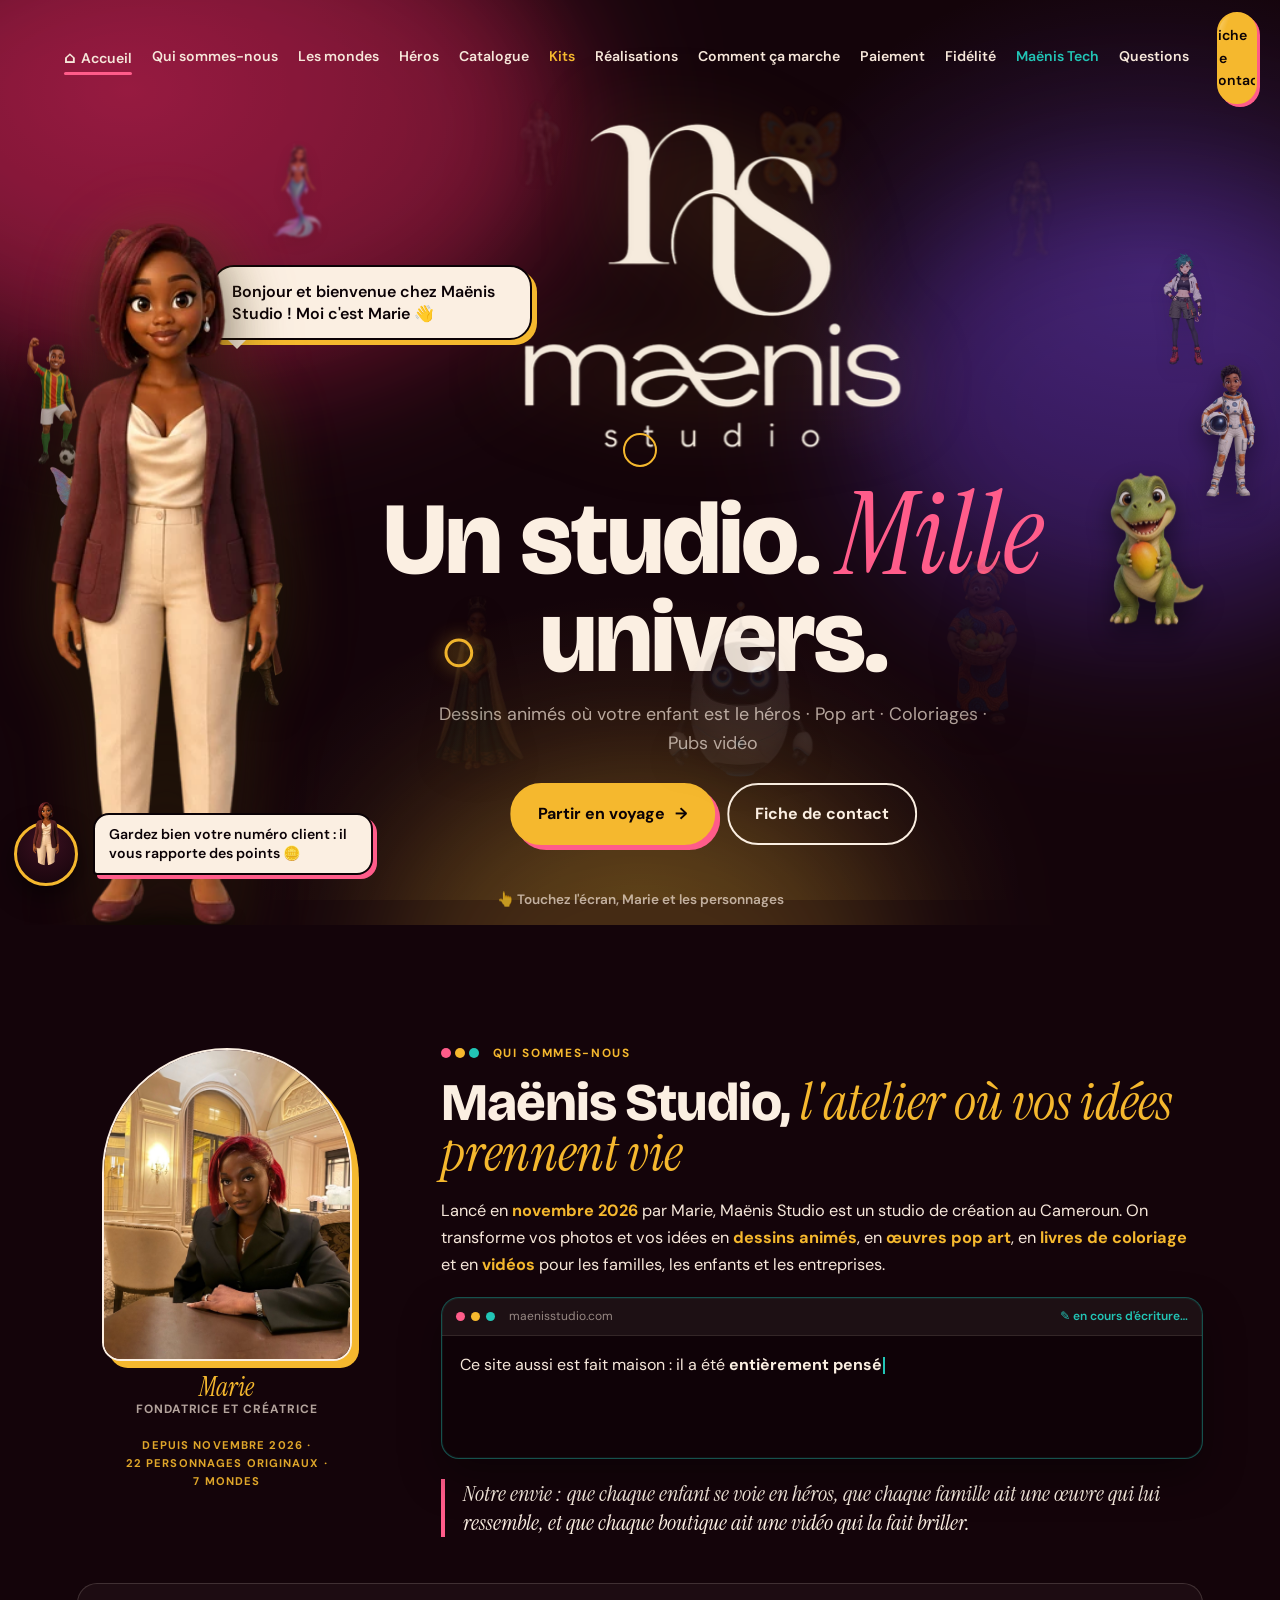
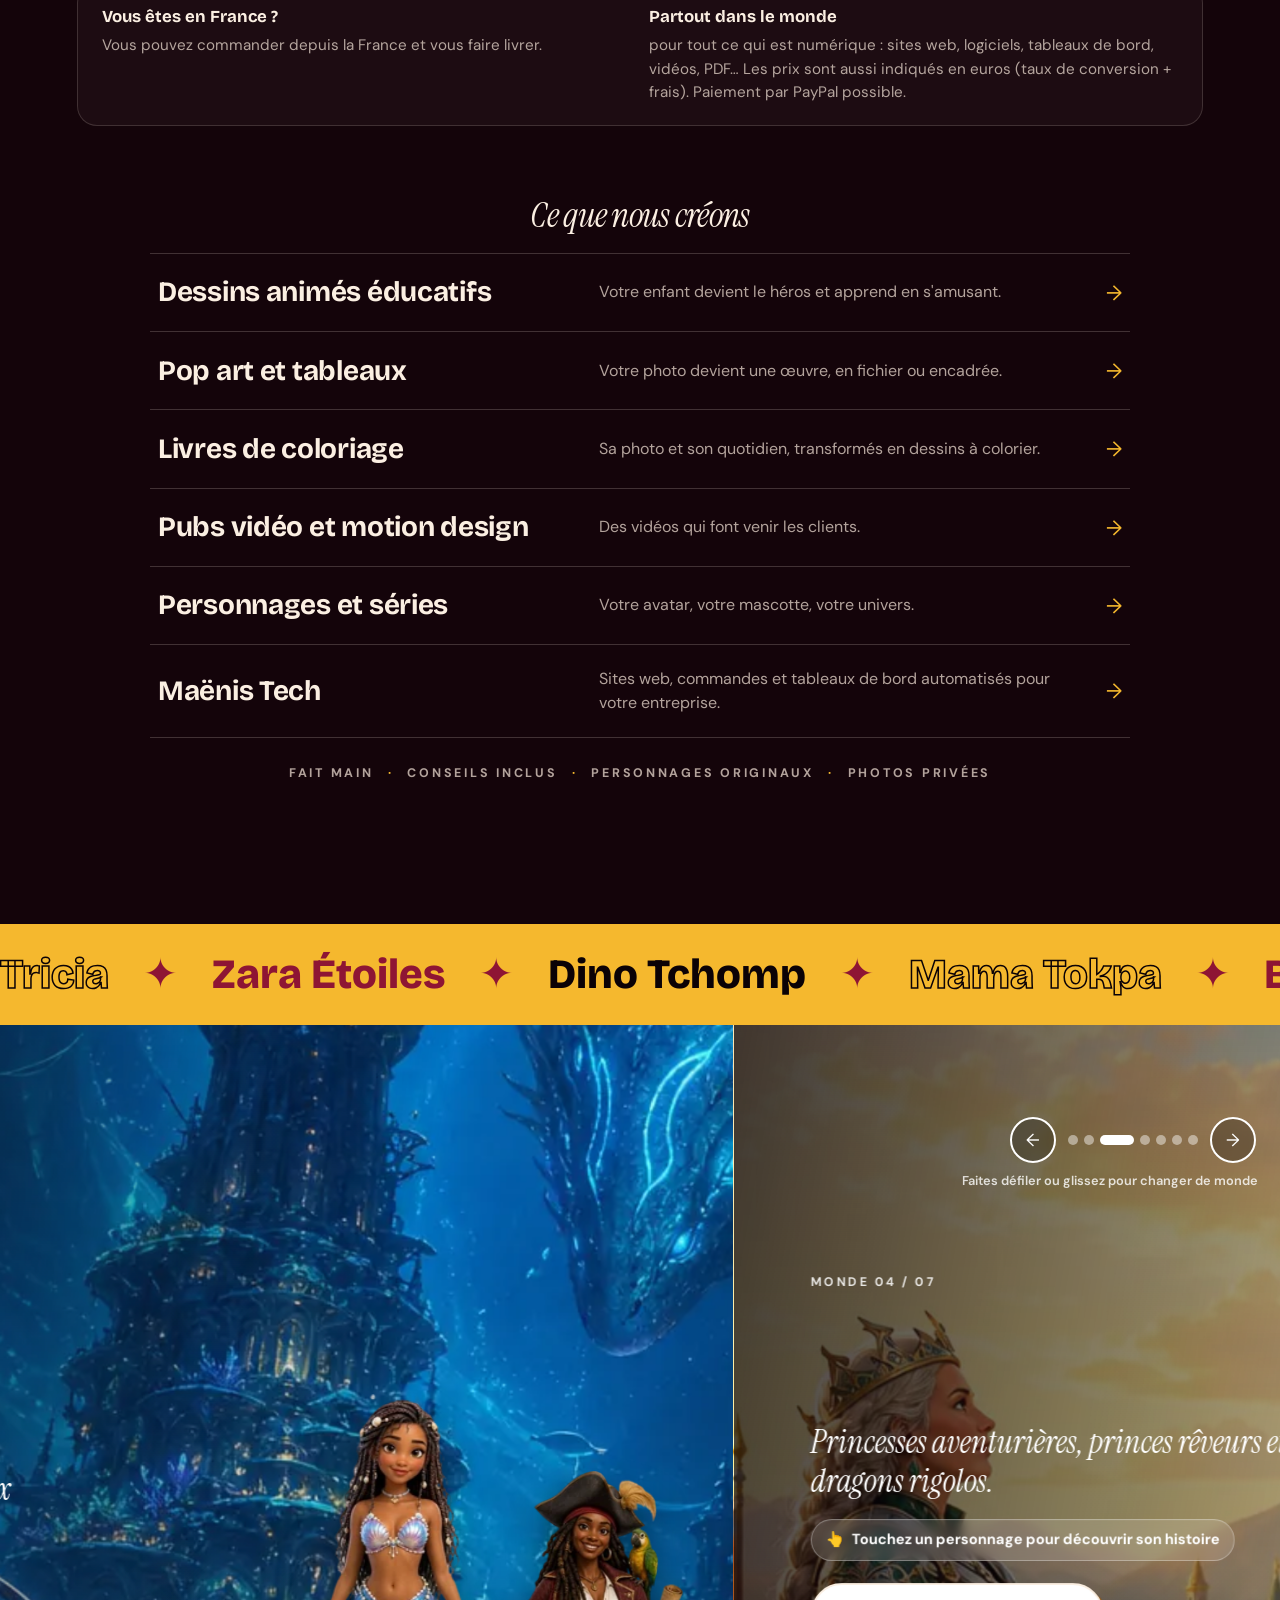
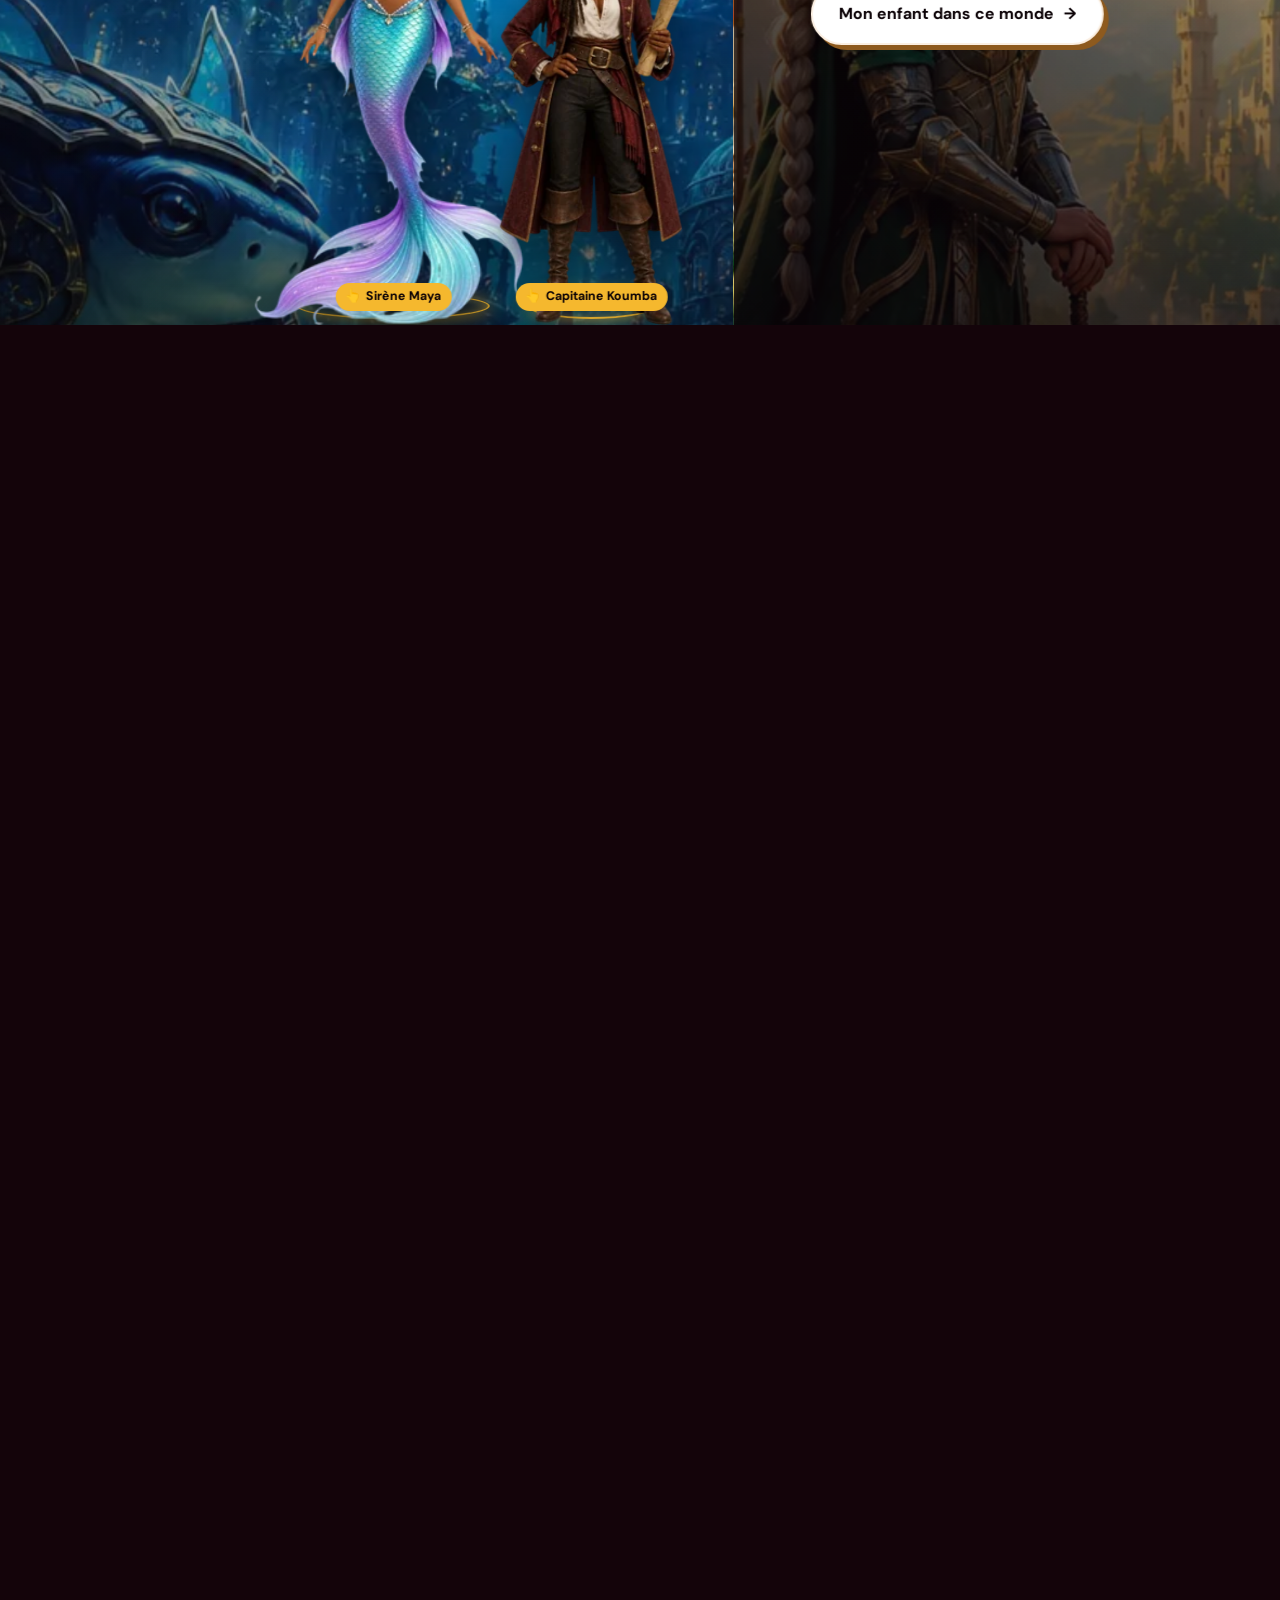
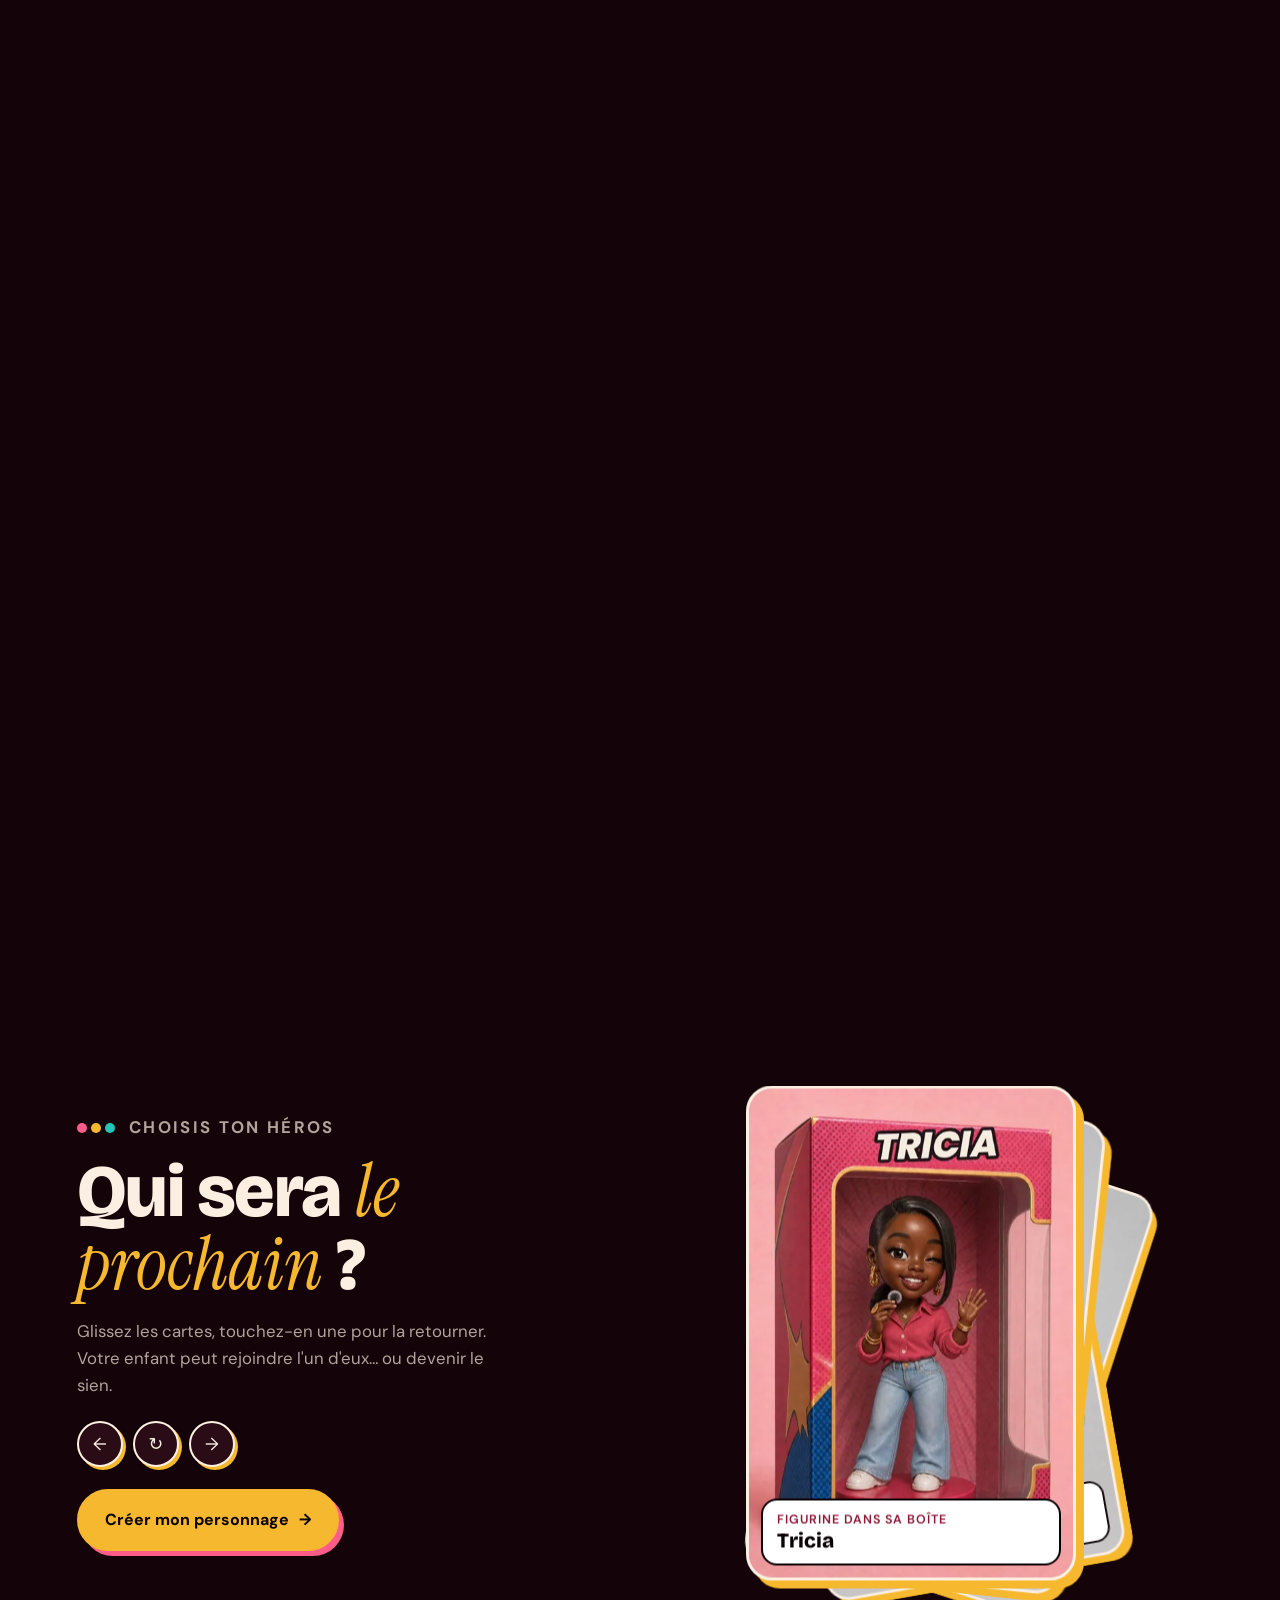
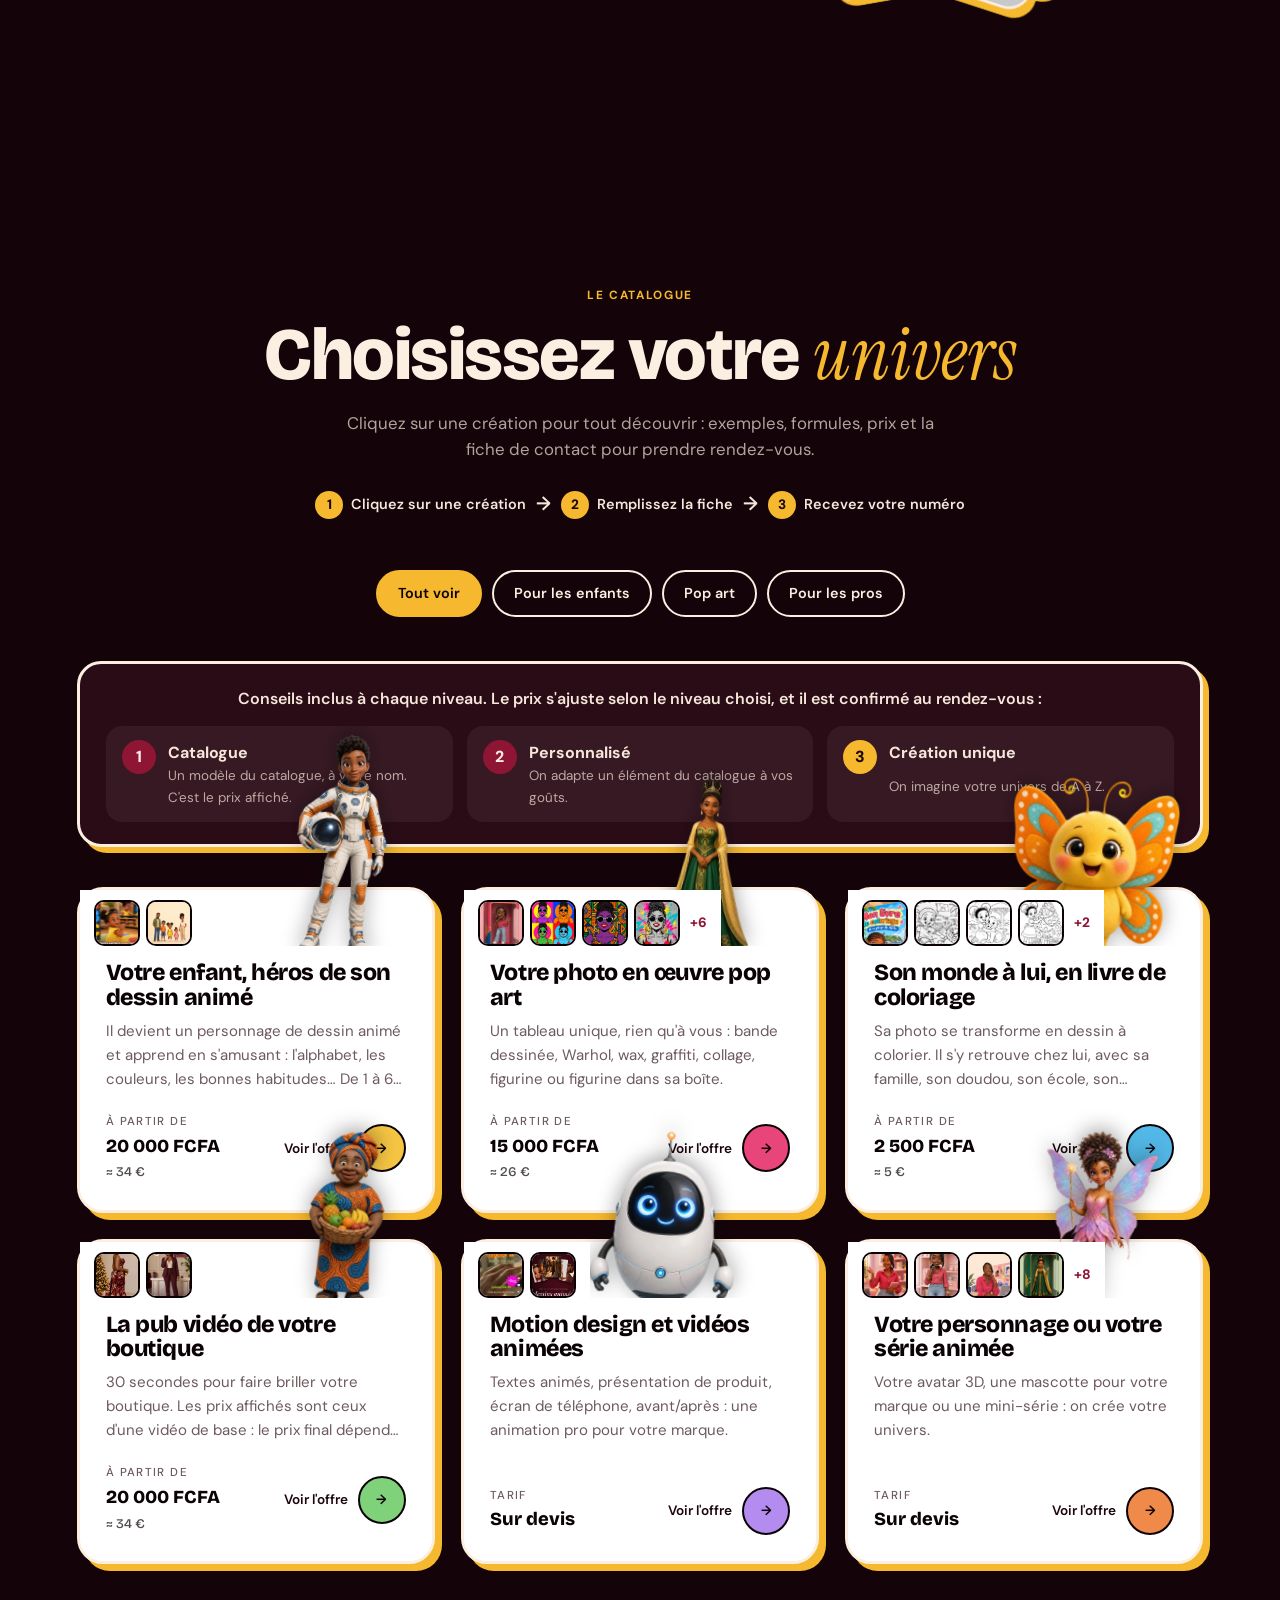
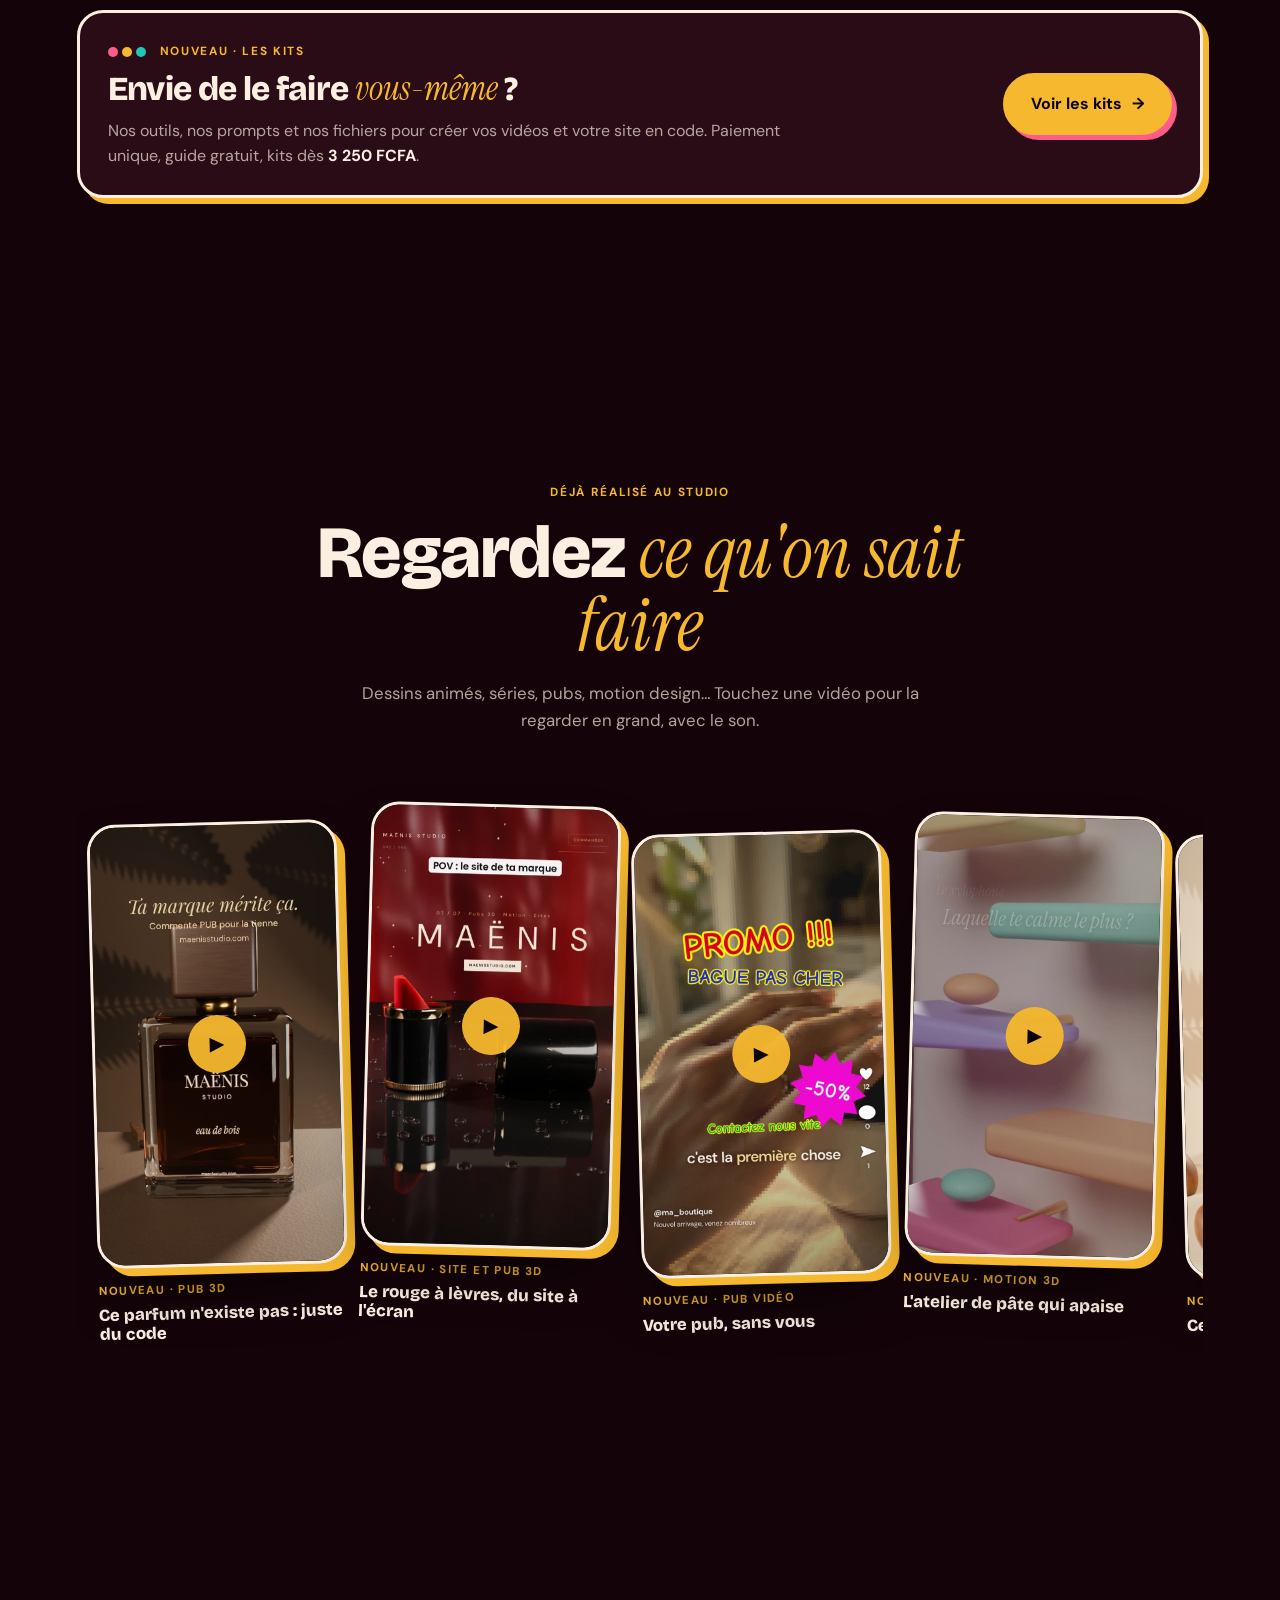
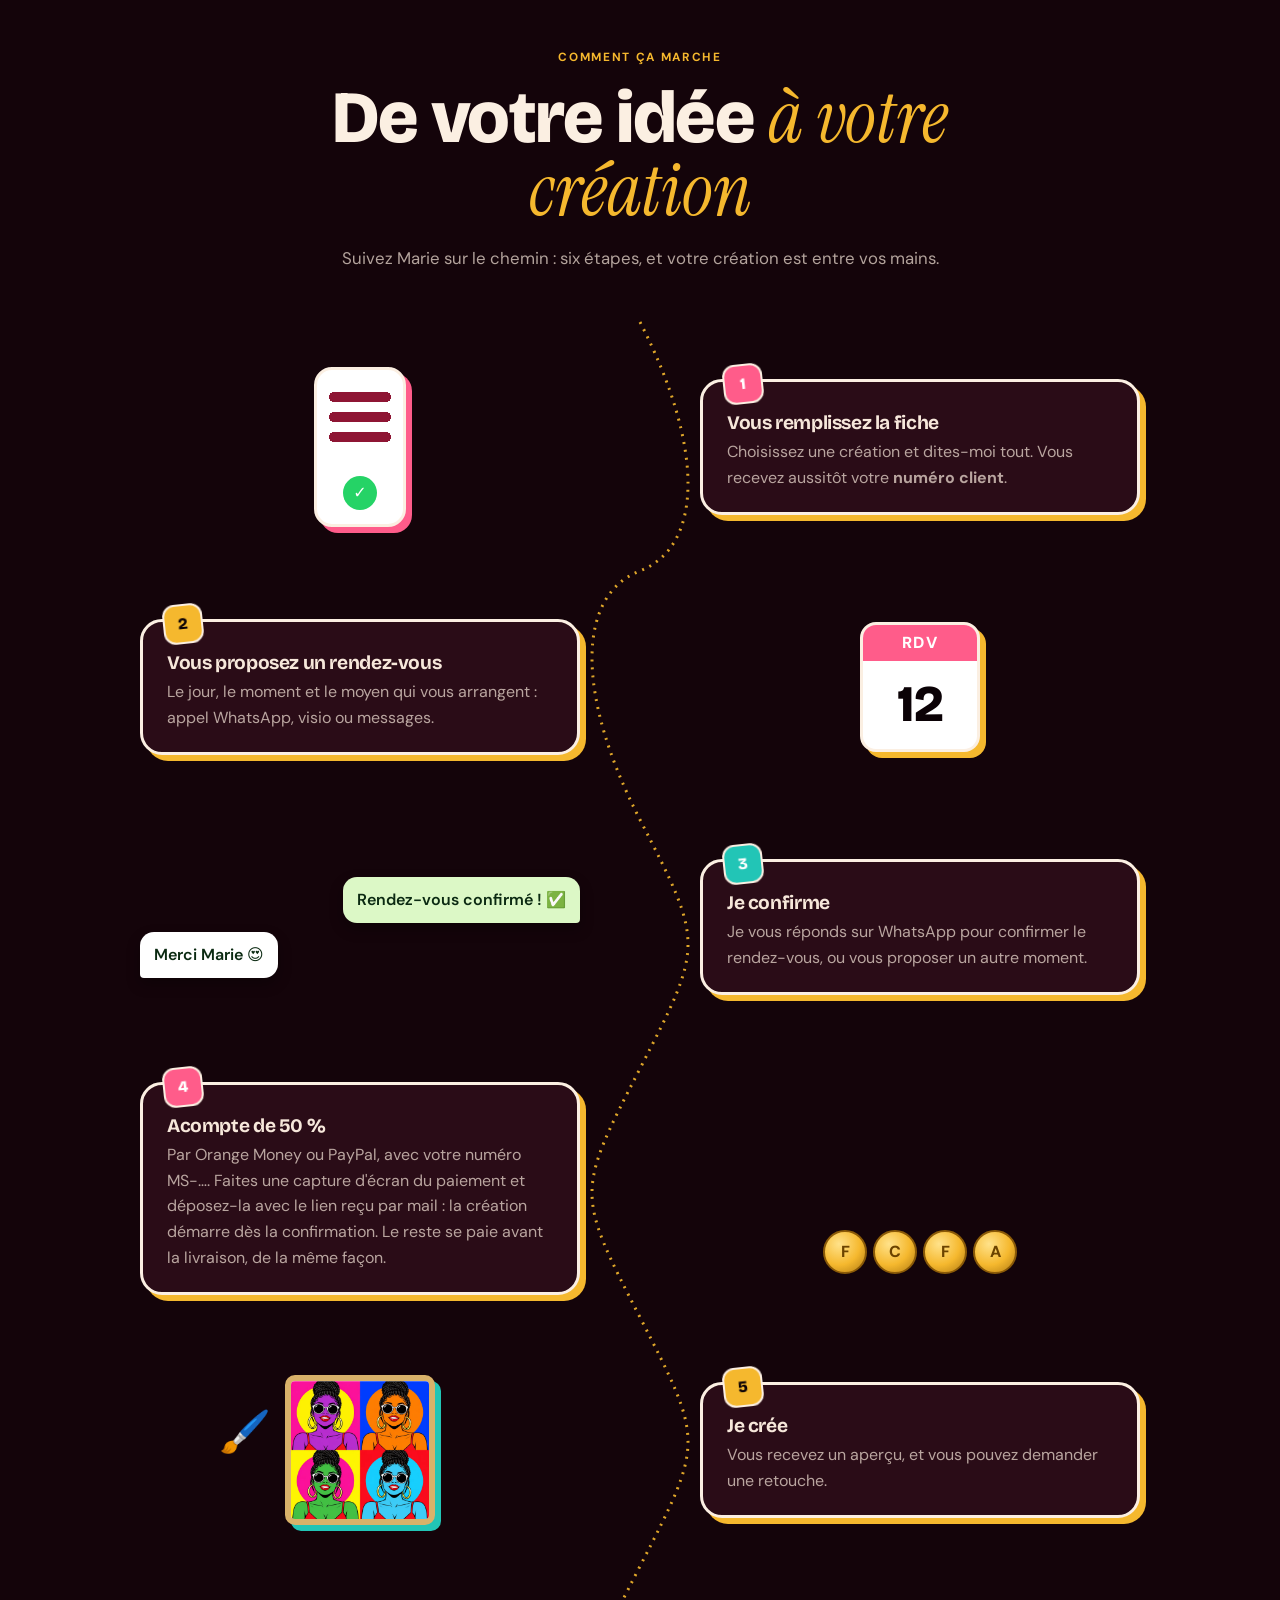
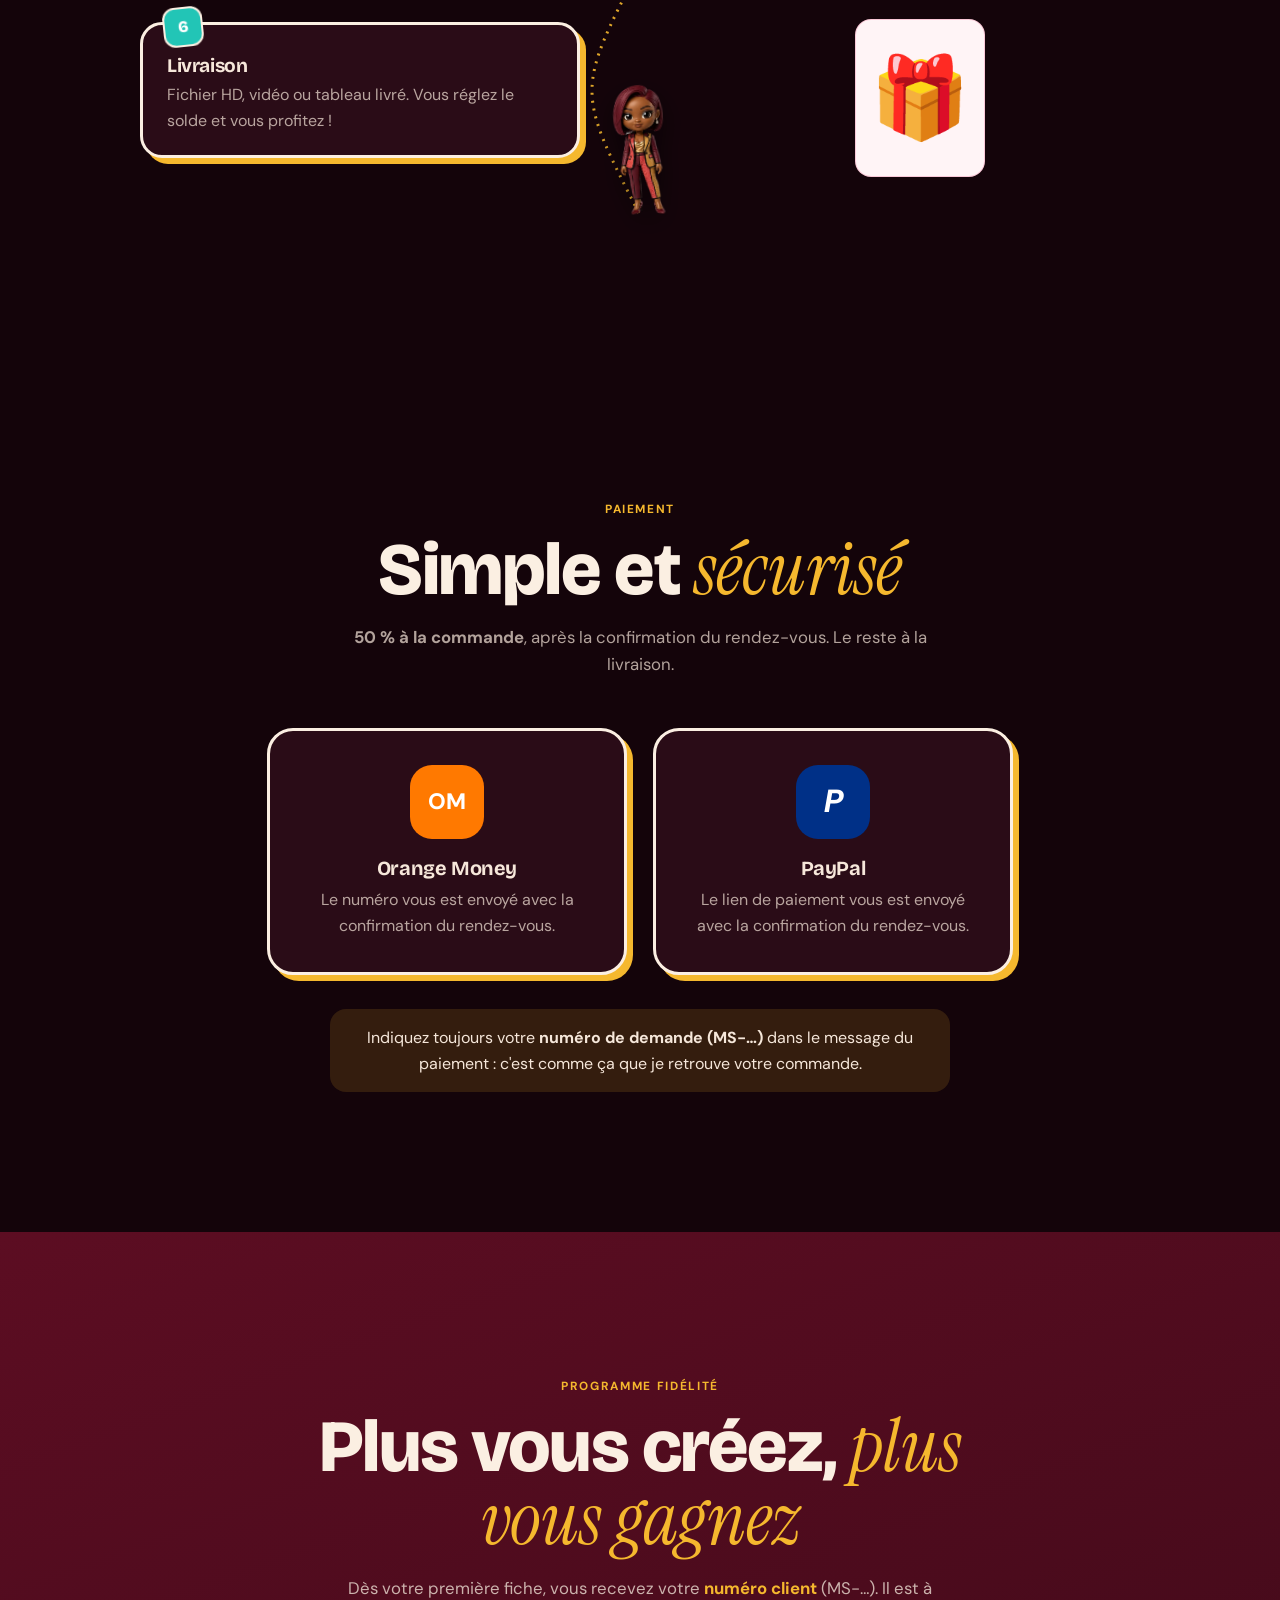
==== commit e40945ff: "Fiche : choix de l'offre en gros boutons par catégorie ; réalisations : nouveautés 3D devant (parfum" ====
--- a/index.html
+++ b/index.html
@@ -40,10 +40,10 @@
   <link rel="preconnect" href="https://fonts.googleapis.com">
   <link rel="preconnect" href="https://fonts.gstatic.com" crossorigin>
   <link href="https://fonts.googleapis.com/css2?family=Bricolage+Grotesque:opsz,wght@12..96,400..800&family=DM+Sans:opsz,wght@9..40,400..700&family=Instrument+Serif:ital@0;1&family=Caveat:wght@600;700&display=swap" rel="stylesheet">
-  <link rel="stylesheet" href="style.css?v=202611051119">
-  <link rel="stylesheet" href="monde.css?v=202611051119">
-  <link rel="stylesheet" href="nuit.css?v=202611051119">
-  <link rel="stylesheet" href="studio.css?v=202611051119">
+  <link rel="stylesheet" href="style.css?v=202611191739">
+  <link rel="stylesheet" href="monde.css?v=202611191739">
+  <link rel="stylesheet" href="nuit.css?v=202611191739">
+  <link rel="stylesheet" href="studio.css?v=202611191739">
 </head>
 <body>
   <a class="skip" href="#catalogue">Aller au catalogue</a>
@@ -59,6 +59,7 @@
       <a href="#voyage">Les mondes</a>
       <a href="#heros">Héros</a>
       <a href="#catalogue">Catalogue</a>
+      <a href="kits/" class="nav-kits" data-kits>Kits</a>
       <a href="#realisations">Réalisations</a>
       <a href="#etapes">Comment ça marche</a>
       <a href="#paiement">Paiement</a>
@@ -196,6 +197,14 @@
       </div>
       <p class="glisser">Glissez pour voir toutes les créations →</p>
       <div class="grille" id="grille"></div>
+      <div class="kits-appel reveal">
+        <div class="kits-appel__texte">
+          <p class="etiquette">Nouveau · Les kits</p>
+          <h3>Envie de le faire <em>vous-même</em>&nbsp;?</h3>
+          <p>Nos outils, nos prompts et nos fichiers pour créer vos vidéos et votre site en code. Paiement unique, guide gratuit, kits dès <b data-kits-des>3 250 FCFA</b>.</p>
+        </div>
+        <a class="bouton bouton--plein" href="kits/" data-kits>Voir les kits <span aria-hidden="true">→</span></a>
+      </div>
       <img class="passant passant--catalogue" src="images/perso-popart.webp" alt="" aria-hidden="true">
     </section>
 
@@ -410,9 +419,10 @@
   </dialog>
 
   <canvas class="feux" aria-hidden="true"></canvas>
-  <script src="config.js?v=202611051119"></script>
-  <script src="photos.js?v=202611051119"></script>
-  <script src="app.js?v=202611051119"></script>
-  <script src="monde.js?v=202611051119"></script>
+  <script src="config.js?v=202611191739"></script>
+  <script src="ref.js?v=202611191739"></script>
+  <script src="photos.js?v=202611191739"></script>
+  <script src="app.js?v=202611191739"></script>
+  <script src="monde.js?v=202611191739"></script>
 </body>
 </html>
--- a/style.css
+++ b/style.css
@@ -559,3 +559,21 @@
 .promeneur.vole { bottom: 70px; }
 .promeneur.vole.marche .promeneur__corps { animation: vol 1.1s ease-in-out infinite alternate; }
 @keyframes vol { from { transform: translateY(0) rotate(-4deg); } to { transform: translateY(-26px) rotate(4deg); } }
+
+/* choix de l'offre en gros boutons à toucher (19/11) */
+.liste-cachee { position: absolute !important; width: 1px !important; height: 1px !important; opacity: 0 !important; pointer-events: none; overflow: hidden; }
+.offres-cartes { display: grid; gap: 6px; margin-top: 4px; border-radius: 18px; transition: box-shadow .25s var(--ease); }
+.offres-cartes.a-choisir { box-shadow: 0 0 0 3px #c0392b; padding: 8px; }
+.offres-cartes__cat { margin: 12px 0 2px; font-family: var(--etiquette); font-weight: 700; font-size: .78rem; letter-spacing: .04em; color: var(--bordeaux); }
+.offres-cartes__liste { display: grid; gap: 8px; }
+.offre-carte {
+  display: block; width: 100%; min-height: 54px; padding: 14px 16px; text-align: left; font: 500 1rem/1.35 var(--corps); color: var(--texte);
+  border-radius: 16px; border: 1.5px solid rgba(110,16,35,.16); background: #fff; cursor: pointer; transition: all .25s var(--ease);
+}
+.offre-carte:active { transform: scale(.98); }
+.offre-carte:focus-visible { outline: 3px solid var(--or); }
+.offre-carte[aria-pressed="true"] { border-color: var(--bordeaux); box-shadow: 0 0 0 4px rgba(110,16,35,.1); background: #FFF9EC; font-weight: 600; }
+.offres-cartes__changer { display: none; justify-self: start; margin-top: 2px; padding: 6px 2px; border: 0; background: none; color: var(--bordeaux); font: 600 .9rem var(--corps); text-decoration: underline; cursor: pointer; }
+.offres-cartes.choisi .offres-cartes__cat, .offres-cartes.choisi .offre-carte[aria-pressed="false"] { display: none; }
+.offres-cartes.choisi .offres-cartes__changer { display: inline-block; }
+.feuille .offre-carte { background: var(--creme-2); }
--- a/studio.css
+++ b/studio.css
@@ -591,3 +591,38 @@
 .mode-tel .photos__grille { grid-template-columns: repeat(3, 1fr); }
 .mode-tel .article { padding: 22px 20px 24px; }
 #merci-espace[hidden] { display: none; }
+
+/* =====================================================================
+   Kits et visiteurs venus des bios (17/11/2026)
+   - entrée « Kits » du menu, bloc « Les kits » à la fin du catalogue
+   - panneau de bienvenue (ref.js) quand l'adresse contient ?ref=…
+   ===================================================================== */
+.top__nav .nav-kits { color: var(--or); }
+.kits-appel { position: relative; z-index: 1; max-width: 1140px; margin: 46px auto 0; padding: 26px 28px; display: flex; align-items: center; justify-content: space-between; flex-wrap: wrap; gap: 22px 34px;
+  border-radius: 26px; background: var(--fond-3); border: 3px solid var(--creme); box-shadow: 6px 6px 0 var(--or); }
+.kits-appel__texte { flex: 1 1 420px; }
+.kits-appel .etiquette { margin-bottom: 10px; }
+.kits-appel h3 { font-weight: 800; font-size: clamp(1.5rem, 3.2vw, 2.1rem); line-height: 1.05; color: var(--creme); }
+.kits-appel h3 em { font-family: var(--serif); font-style: italic; font-weight: 400; letter-spacing: 0; color: var(--or); }
+.kits-appel__texte > p:last-child { margin: 10px 0 0; max-width: 44em; color: var(--gris-clair); }
+.kits-appel b { color: var(--creme); white-space: nowrap; }
+.kits-appel .bouton { flex: none; }
+
+.bienvenue { position: fixed; z-index: 90; right: 1.5rem; bottom: 1.5rem; width: min(27.5rem, calc(100vw - 2rem)); padding: 1.15rem 1.25rem 1.3rem;
+  border-radius: 1.6rem; background: var(--fond-3); color: var(--texte-clair); border: 2.5px solid var(--creme); box-shadow: 6px 6px 0 var(--or), 0 30px 60px -20px rgba(0,0,0,.75);
+  opacity: 0; transform: translateY(2rem); pointer-events: none; transition: opacity .45s, transform .6s cubic-bezier(.34,1.56,.64,1); }
+.bienvenue.visible { opacity: 1; transform: none; pointer-events: auto; }
+.bienvenue__titre { margin: 0 2.6rem .9rem 0; font-family: var(--titre); font-weight: 800; font-size: 1.3rem; line-height: 1.12; letter-spacing: -.02em; color: var(--creme); }
+.bienvenue__titre em { font-family: var(--serif); font-style: italic; font-weight: 400; font-size: 1.14em; letter-spacing: 0; color: var(--or); white-space: nowrap; }
+.bienvenue__choix { display: grid; grid-template-columns: 1fr 1fr; gap: .8rem; }
+.bienvenue__choix .bouton { justify-content: center; text-align: center; padding: .7rem .8rem; font-size: .9rem; line-height: 1.15; }
+.bienvenue__choix .bouton--plein { box-shadow: 4px 4px 0 var(--rose); }
+.bienvenue__fermer { position: absolute; top: .7rem; right: .7rem; width: 2.2rem; height: 2.2rem; display: grid; place-items: center; padding: 0; border-radius: 50%;
+  border: 2px solid rgba(251,239,226,.55); background: transparent; color: var(--creme); font: 700 .85rem var(--corps); cursor: pointer; transition: background .25s, color .25s; }
+.bienvenue__fermer:hover { background: var(--creme); color: var(--encre); }
+@media (max-width: 900px) {
+  .bienvenue { left: .7rem; right: .7rem; bottom: .7rem; width: auto; }
+  .bienvenue-ouverte .guide-marie { bottom: calc(var(--bienvenue-h, 0px) + 1.5rem); }
+  .kits-appel { padding: 22px 20px; }
+}
+@media (prefers-reduced-motion: reduce) { .bienvenue { transition: none; } }
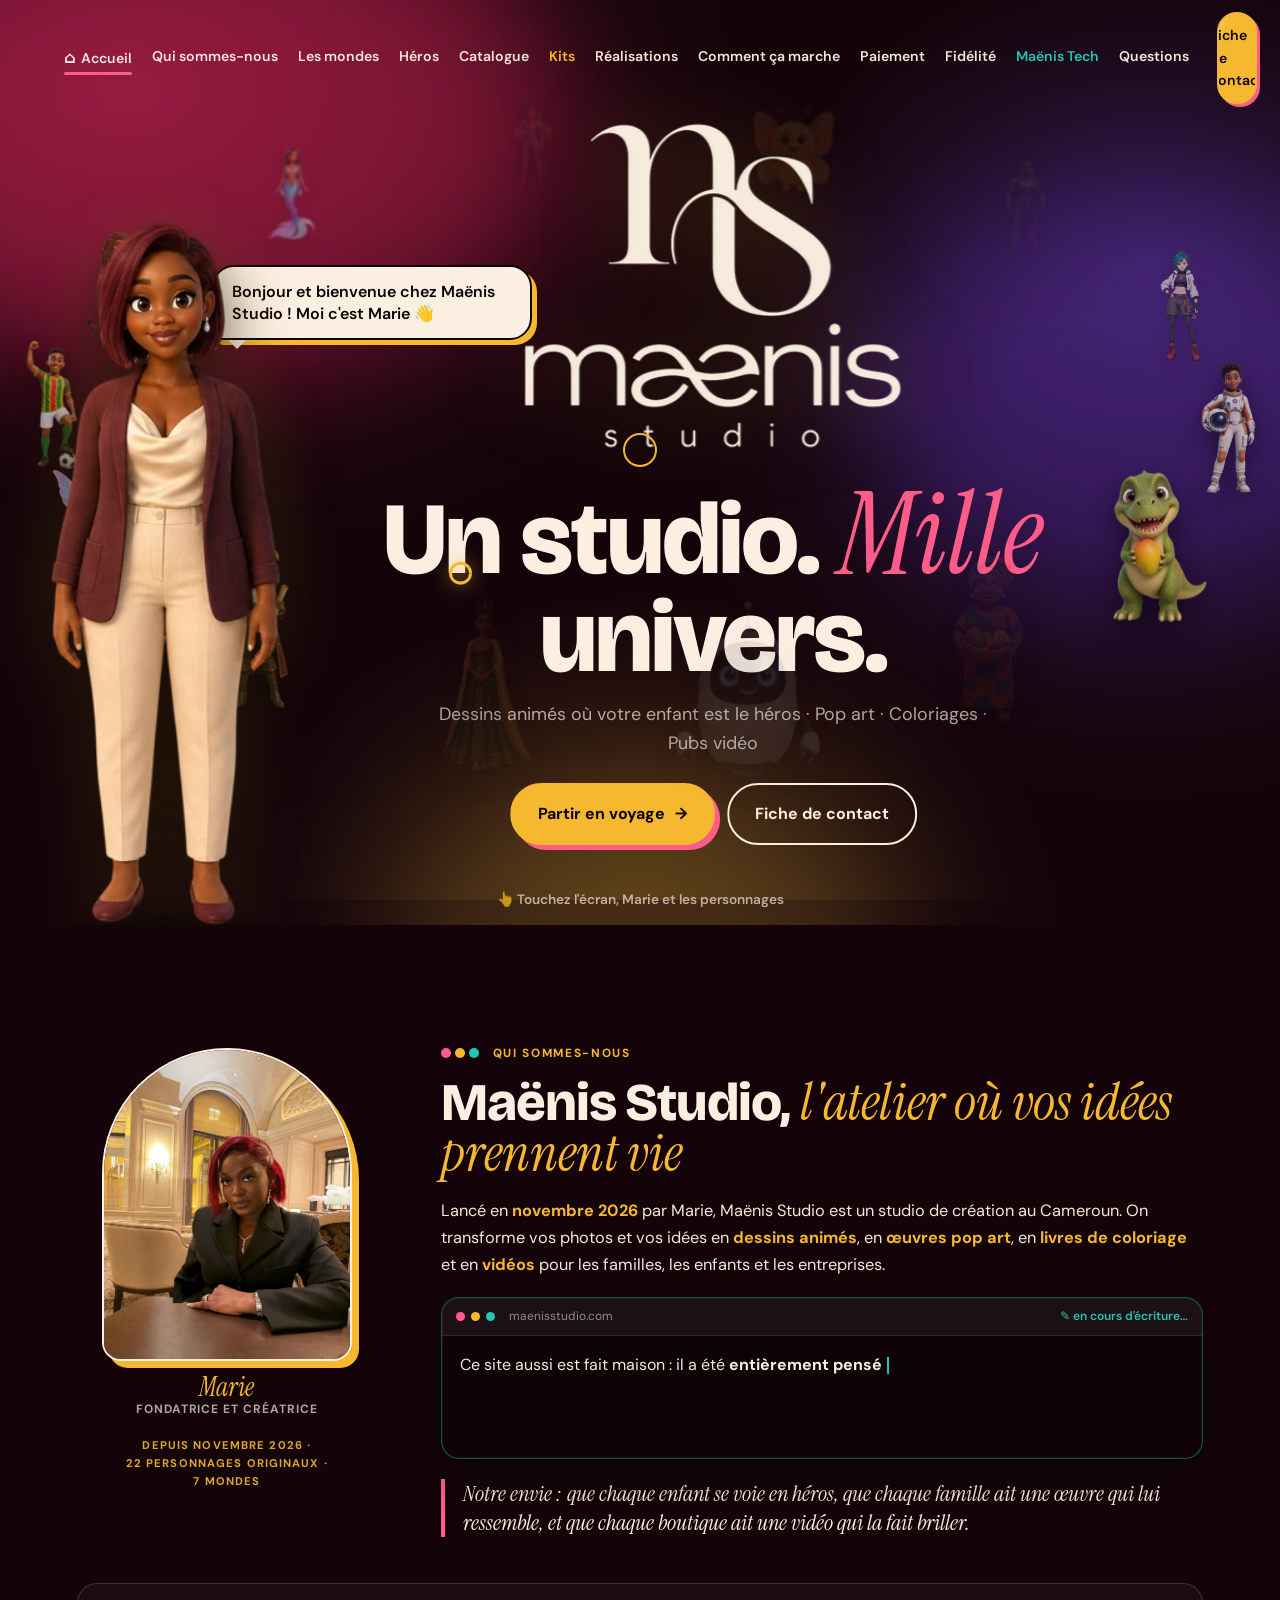
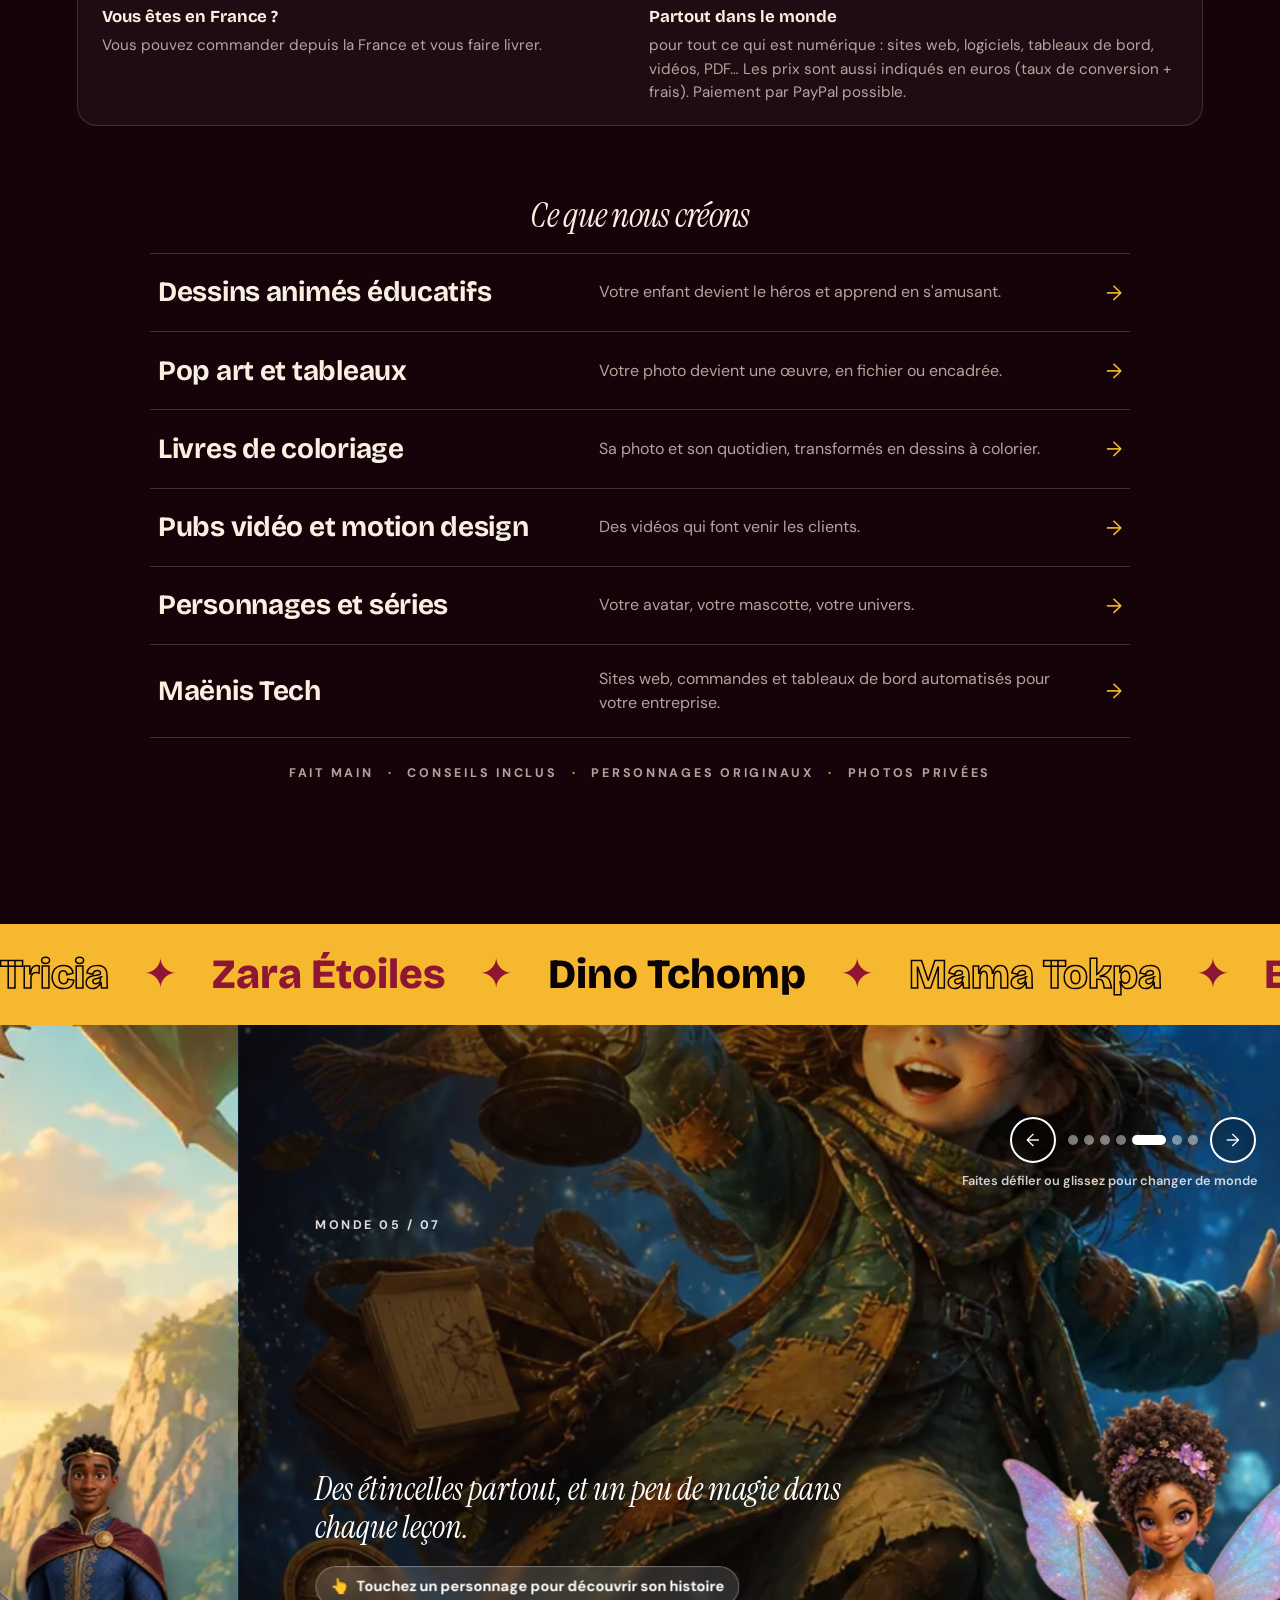
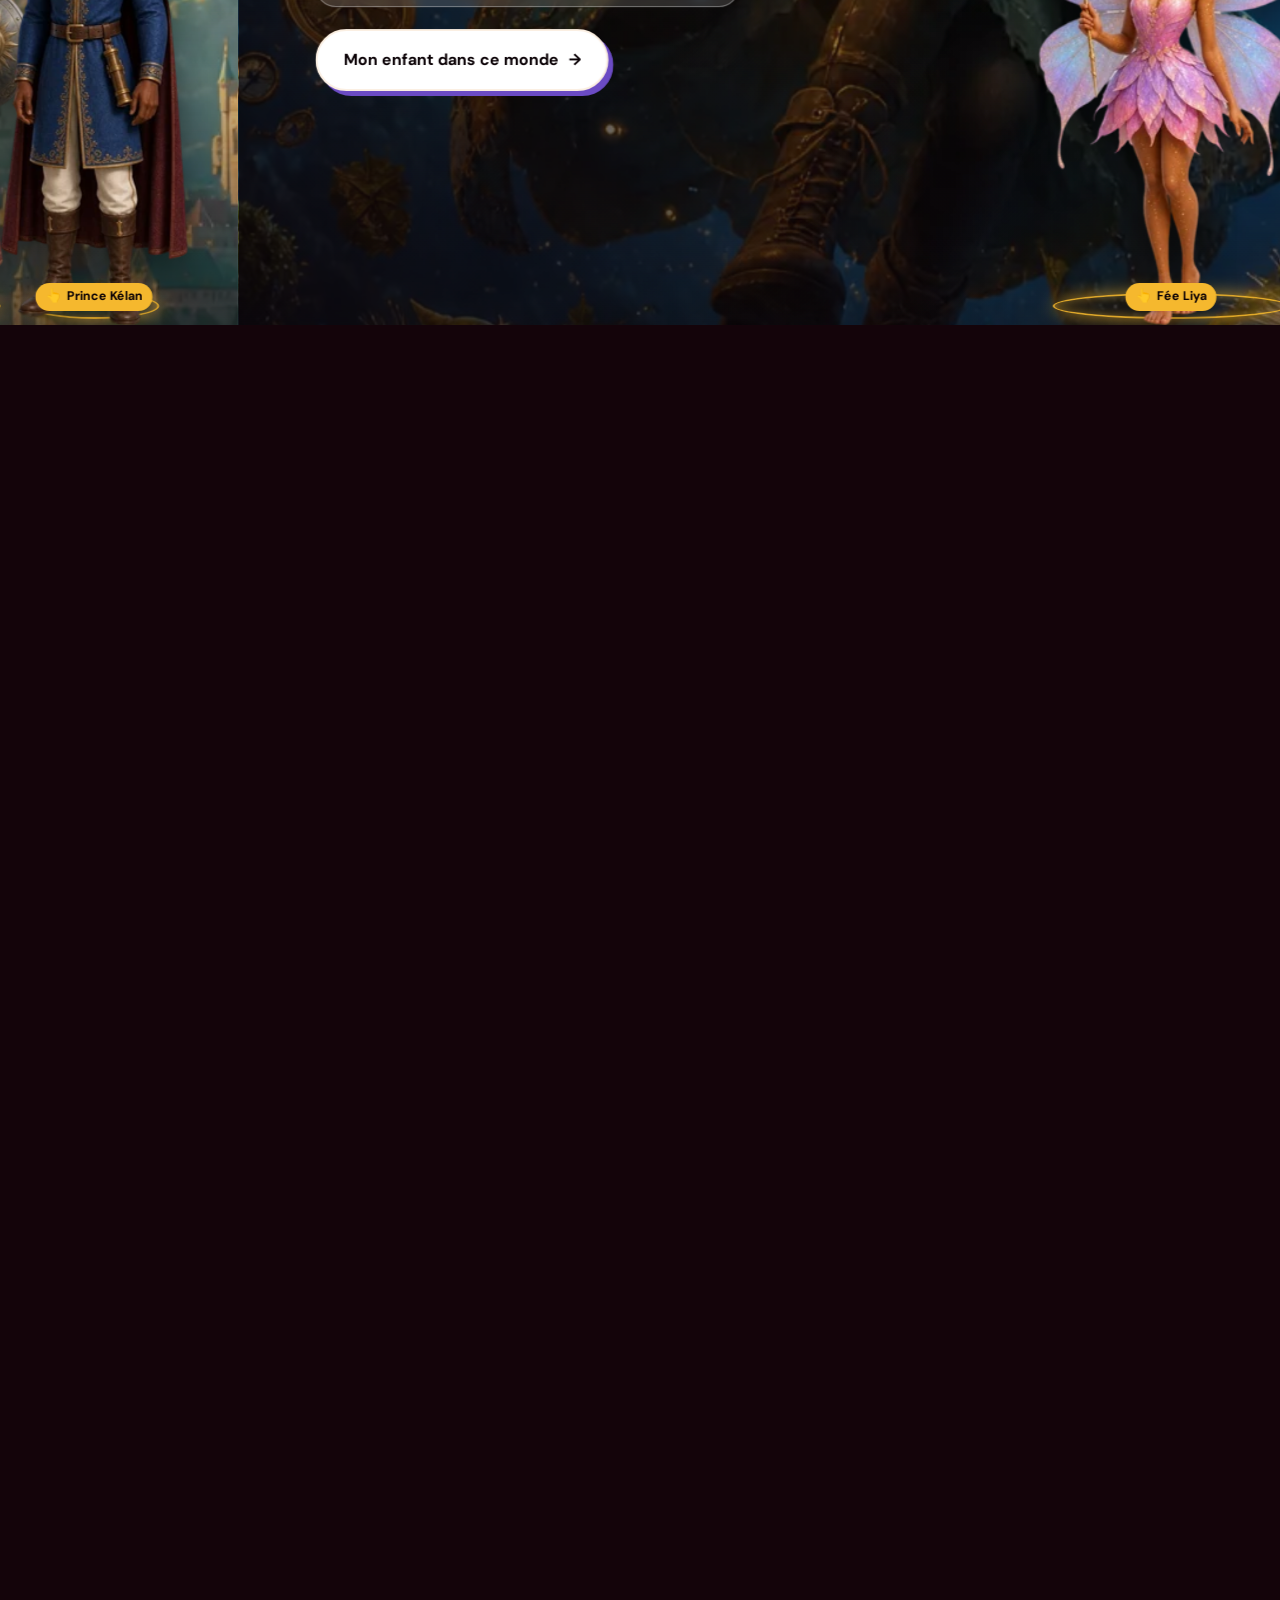
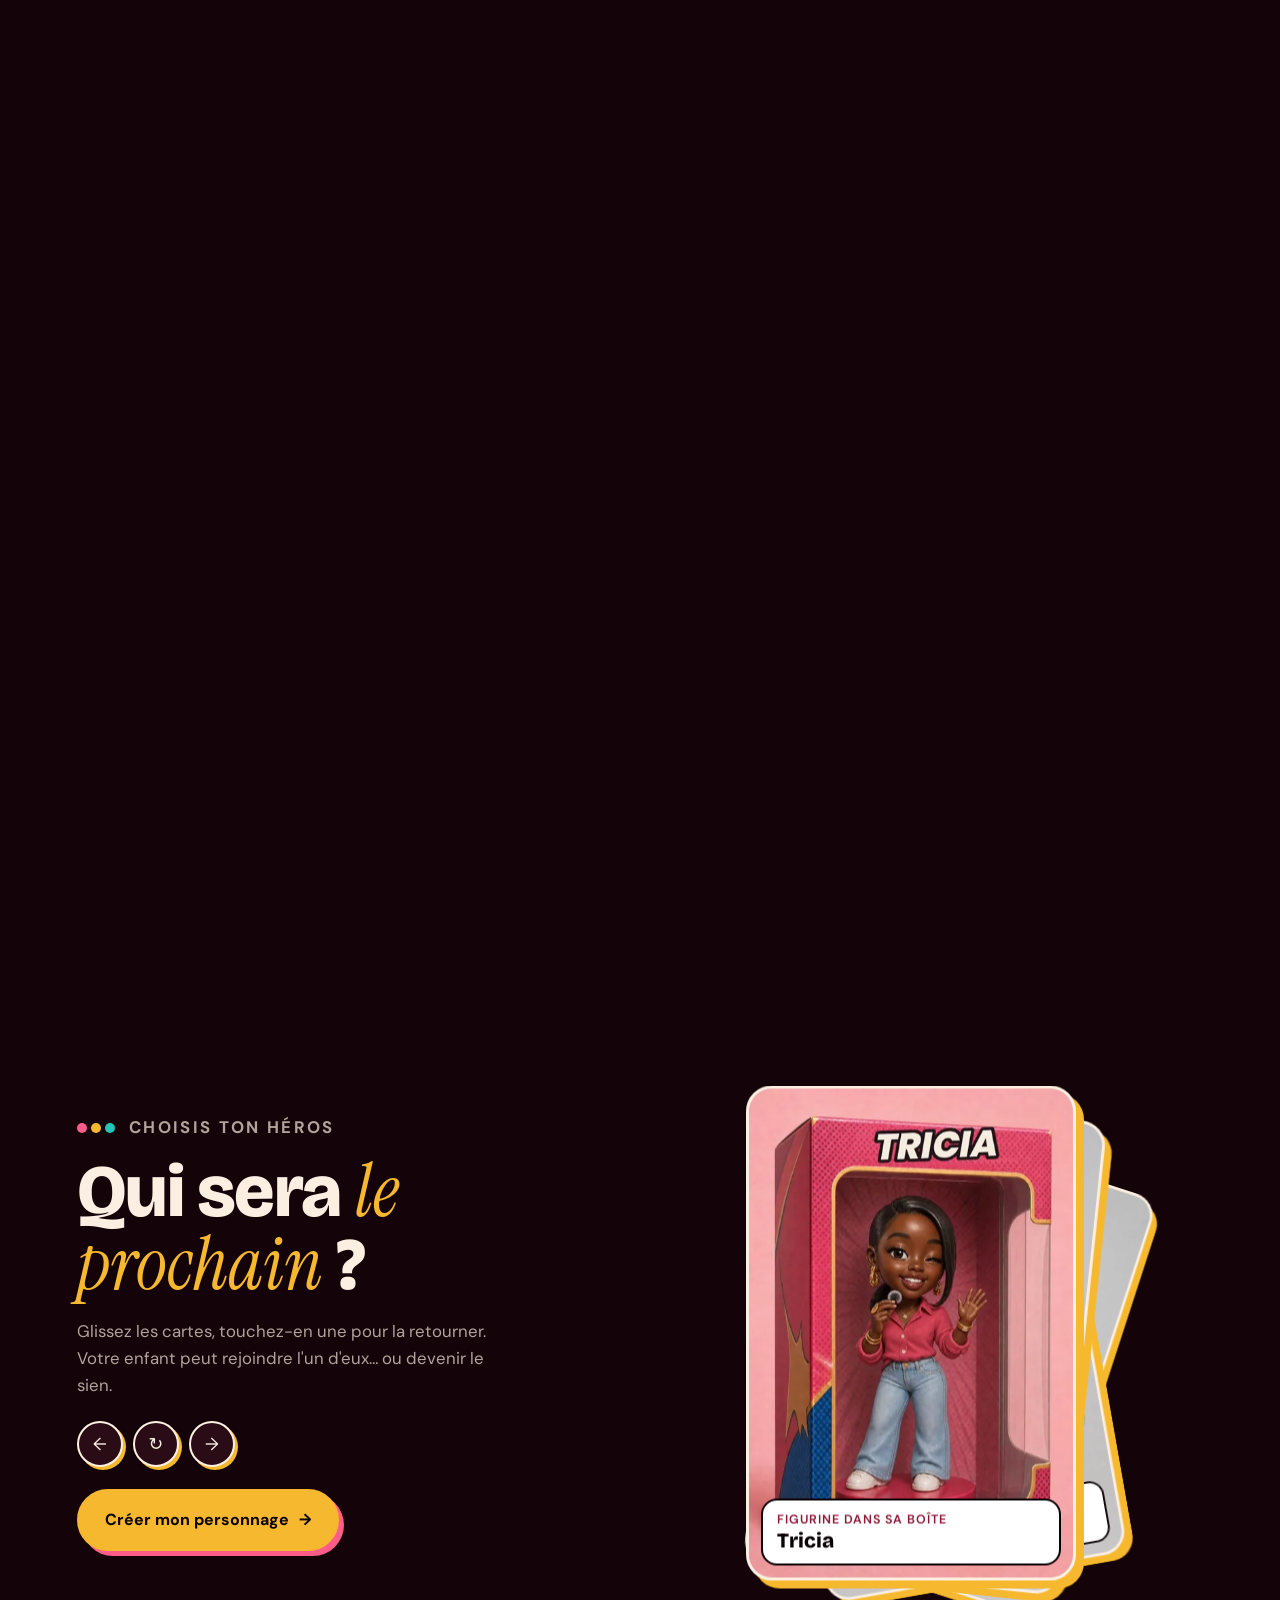
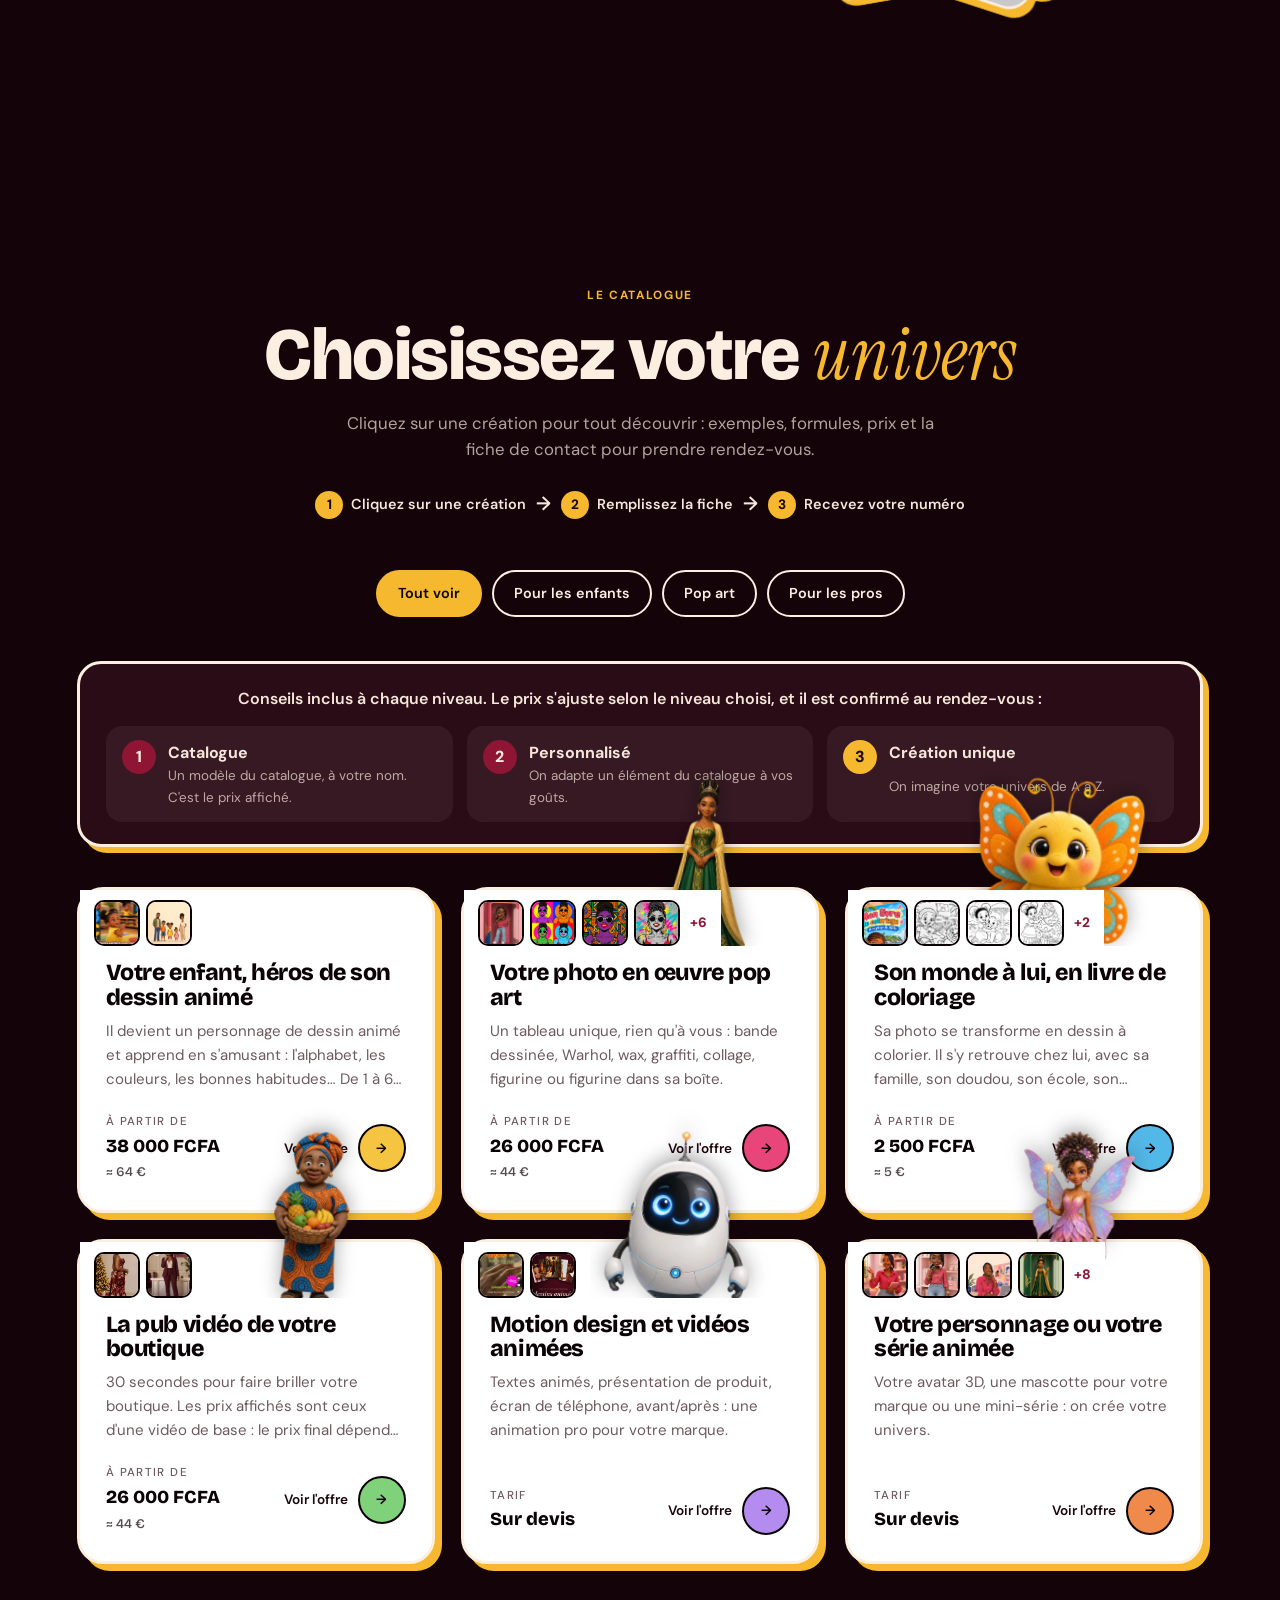
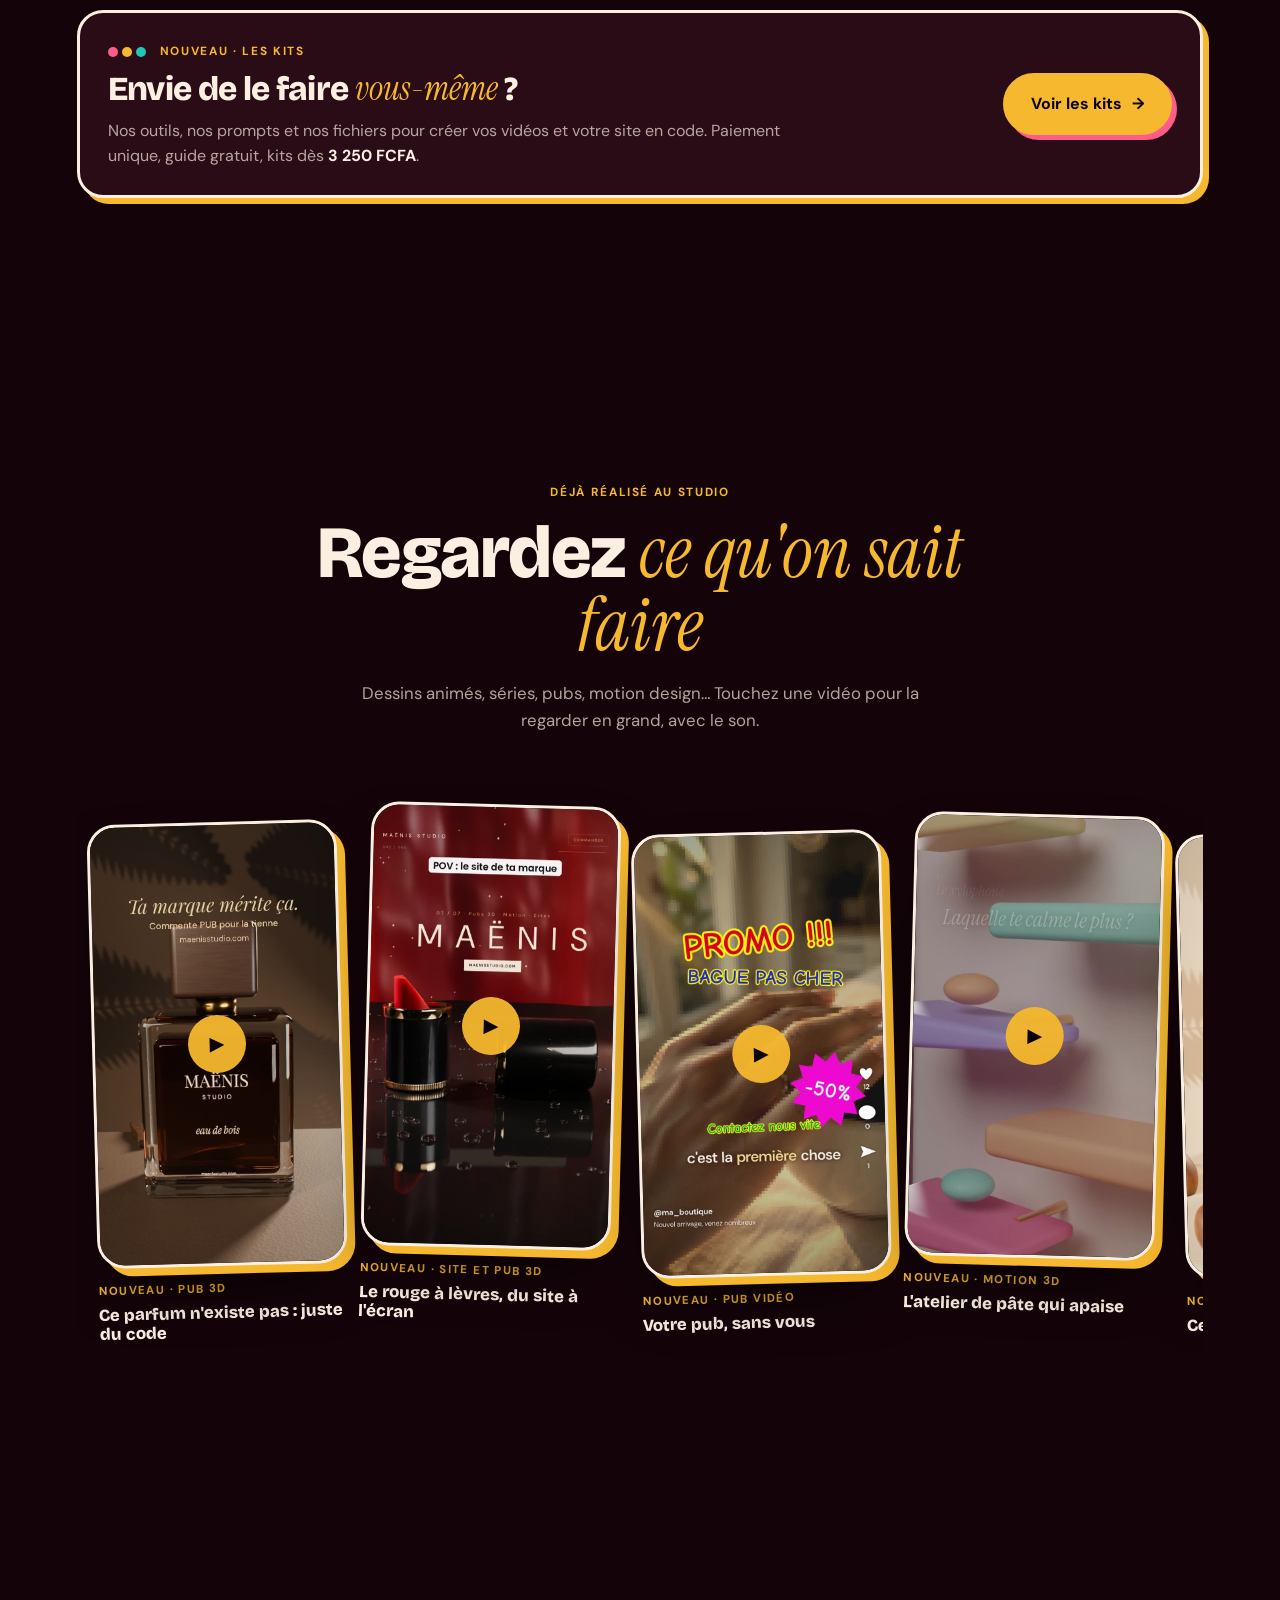
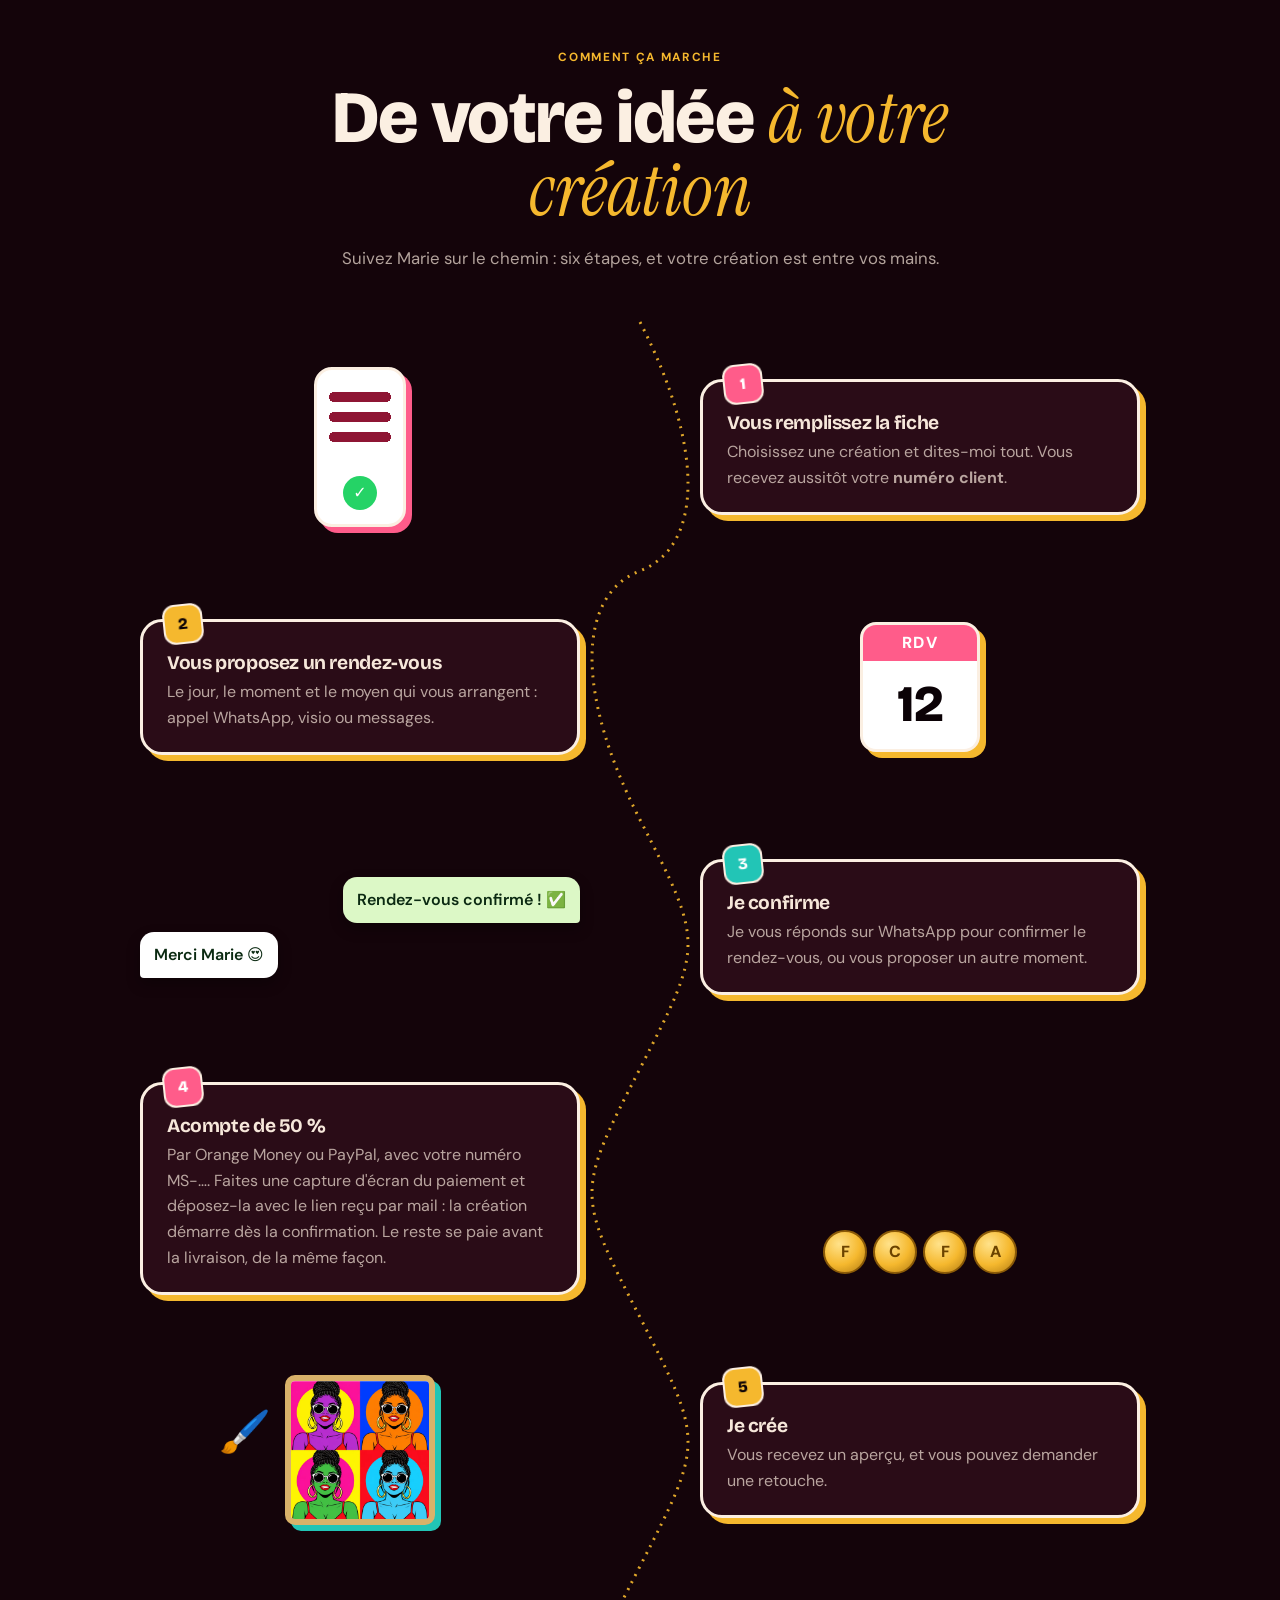
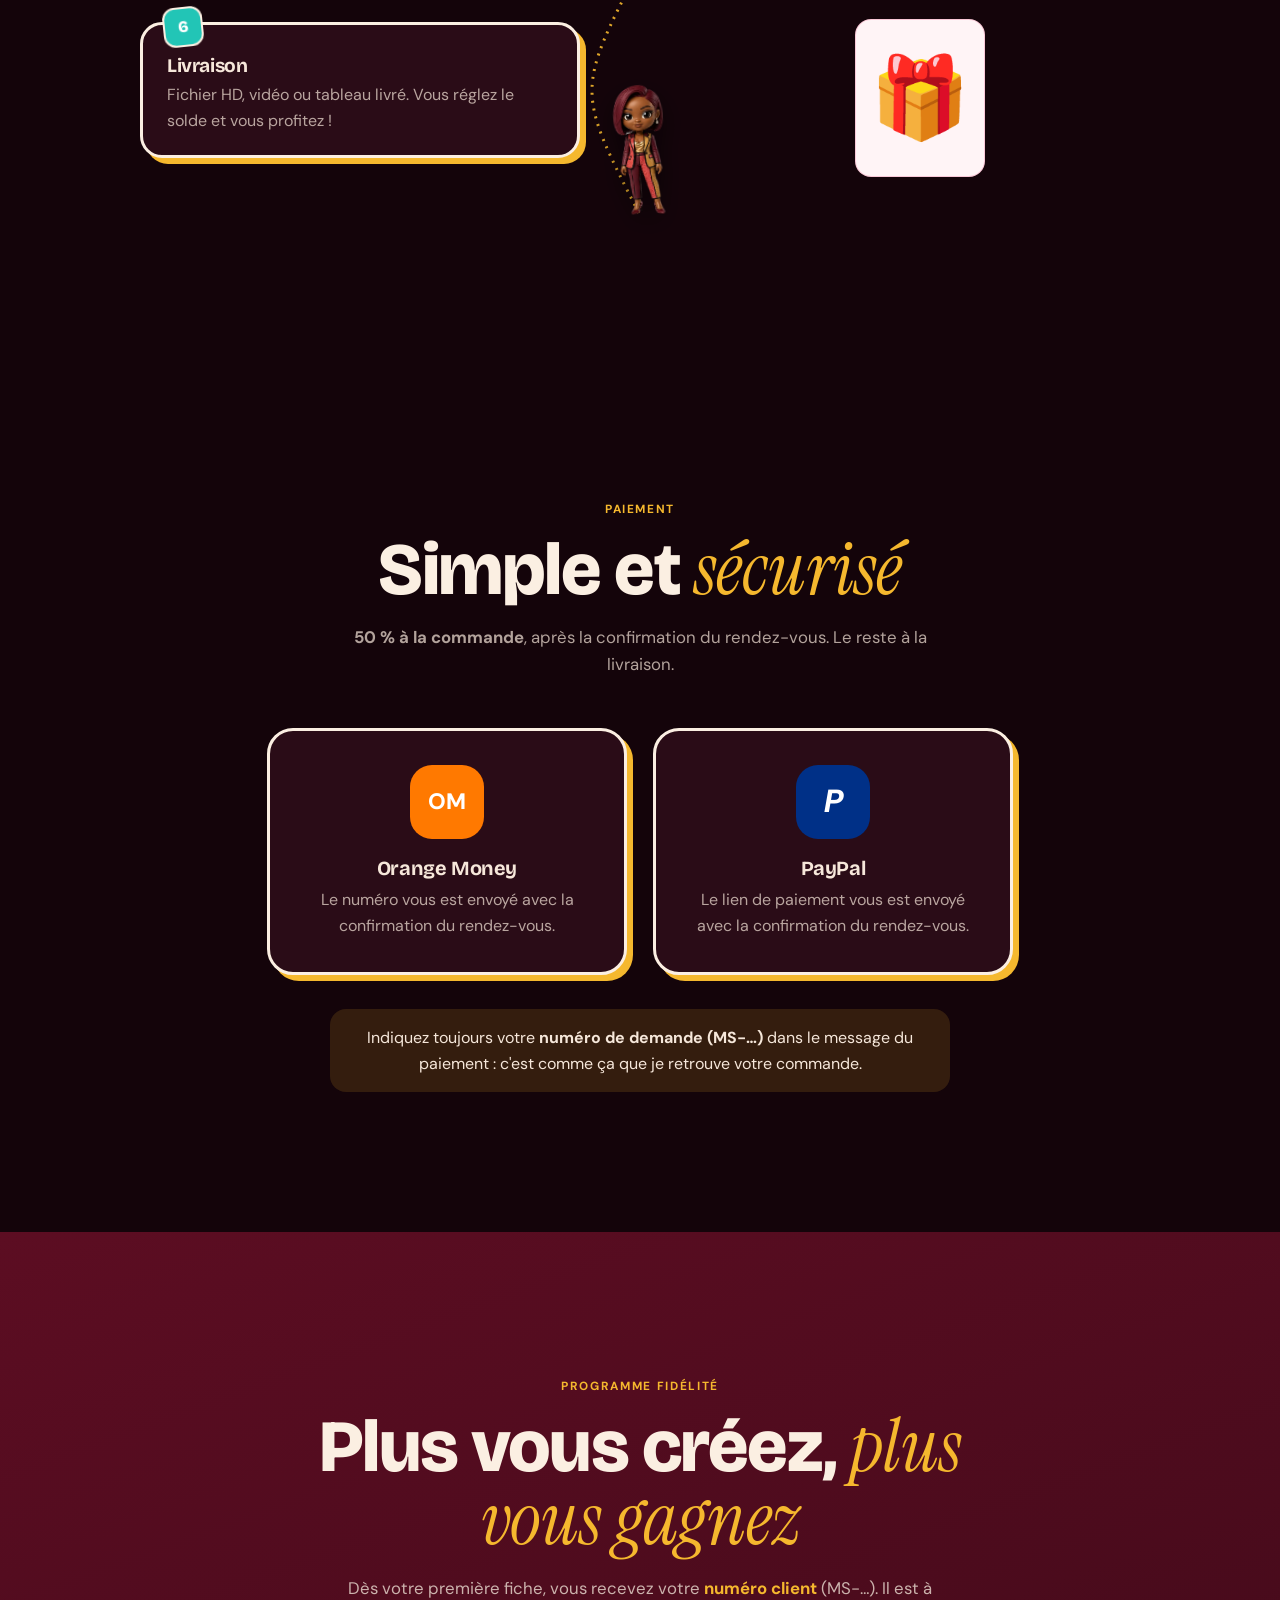
==== commit 0dc220c0: "Nouveaux prix (règles 50 % net, codes 20 %), Pub 3D studio, gain des packs en clair, une seule réduc" ====
--- a/index.html
+++ b/index.html
@@ -40,10 +40,10 @@
   <link rel="preconnect" href="https://fonts.googleapis.com">
   <link rel="preconnect" href="https://fonts.gstatic.com" crossorigin>
   <link href="https://fonts.googleapis.com/css2?family=Bricolage+Grotesque:opsz,wght@12..96,400..800&family=DM+Sans:opsz,wght@9..40,400..700&family=Instrument+Serif:ital@0;1&family=Caveat:wght@600;700&display=swap" rel="stylesheet">
-  <link rel="stylesheet" href="style.css?v=202611191739">
-  <link rel="stylesheet" href="monde.css?v=202611191739">
-  <link rel="stylesheet" href="nuit.css?v=202611191739">
-  <link rel="stylesheet" href="studio.css?v=202611191739">
+  <link rel="stylesheet" href="style.css?v=202611191956">
+  <link rel="stylesheet" href="monde.css?v=202611191956">
+  <link rel="stylesheet" href="nuit.css?v=202611191956">
+  <link rel="stylesheet" href="studio.css?v=202611191956">
 </head>
 <body>
   <a class="skip" href="#catalogue">Aller au catalogue</a>
@@ -66,6 +66,7 @@
       <a href="#fidelite">Fidélité</a>
       <a href="#tech" class="nav-tech">Maënis Tech</a>
       <a href="#faq">Questions</a>
+      <a href="#contact" class="nav-contact" data-ouvrir-fiche>Fiche de contact</a>
     </nav>
     <a class="btn btn--or btn--petit top__cta" href="#contact" data-ouvrir-fiche>Fiche de contact</a>
     <button class="top__burger" aria-label="Ouvrir le menu" aria-expanded="false"><i class="top__burger-traits" aria-hidden="true"><span></span><span></span><span></span></i><b class="top__burger-mot">Menu</b></button>
@@ -290,6 +291,7 @@
         <article class="regle reveal"><span class="regle__ico">🤝</span><h3>Parrainage : +<b data-fid="parrainage"></b> points</h3><p>Votre <strong>code parrainage, c'est votre numéro client</strong>. Un ami le donne dans sa fiche et commande&nbsp;? Les points arrivent chez vous.</p></article>
         <article class="regle reveal"><span class="regle__ico">🎂</span><h3>Anniversaire : +<b data-fid="anniversaire"></b> points</h3><p>Indiquez votre date d'anniversaire dans la fiche&nbsp;: un cadeau vous attend chaque année.</p></article>
       </div>
+      <p class="regles__note reveal">Une seule réduction par commande (fidélité, code ou pack) : la plus avantageuse pour vous s'applique. Les codes ne s'appliquent pas aux tableaux et aux livres imprimés.</p>
       <div class="tirelire reveal" id="tirelire">
         <div class="tirelire__texte">
           <h3>Combien allez-vous <em>économiser</em>&nbsp;?</h3>
@@ -419,10 +421,10 @@
   </dialog>
 
   <canvas class="feux" aria-hidden="true"></canvas>
-  <script src="config.js?v=202611191739"></script>
-  <script src="ref.js?v=202611191739"></script>
-  <script src="photos.js?v=202611191739"></script>
-  <script src="app.js?v=202611191739"></script>
-  <script src="monde.js?v=202611191739"></script>
+  <script src="config.js?v=202611191956"></script>
+  <script src="ref.js?v=202611191956"></script>
+  <script src="photos.js?v=202611191956"></script>
+  <script src="app.js?v=202611191956"></script>
+  <script src="monde.js?v=202611191956"></script>
 </body>
 </html>
--- a/style.css
+++ b/style.css
@@ -577,3 +577,12 @@
 .offres-cartes.choisi .offres-cartes__cat, .offres-cartes.choisi .offre-carte[aria-pressed="false"] { display: none; }
 .offres-cartes.choisi .offres-cartes__changer { display: inline-block; }
 .feuille .offre-carte { background: var(--creme-2); }
+
+.regles__note { max-width: 640px; margin: 14px auto 0; text-align: center; font-size: .9rem; line-height: 1.5; color: rgba(246,235,221,.82); }
+
+/* lien « Fiche de contact » dans le menu du téléphone (19/11 : le bouton du haut est caché sur téléphone) */
+.top__nav a.nav-contact { display: none; }
+@media (max-width: 860px) {
+  .top__nav a.nav-contact { display: inline-block; margin-top: 6px; padding: 12px 28px; border-radius: 999px; background: var(--or); color: var(--nuit); font-style: normal; font-family: var(--corps); font-weight: 700; font-size: 1.25rem; }
+  .top__nav a.nav-contact::after { display: none; }
+}
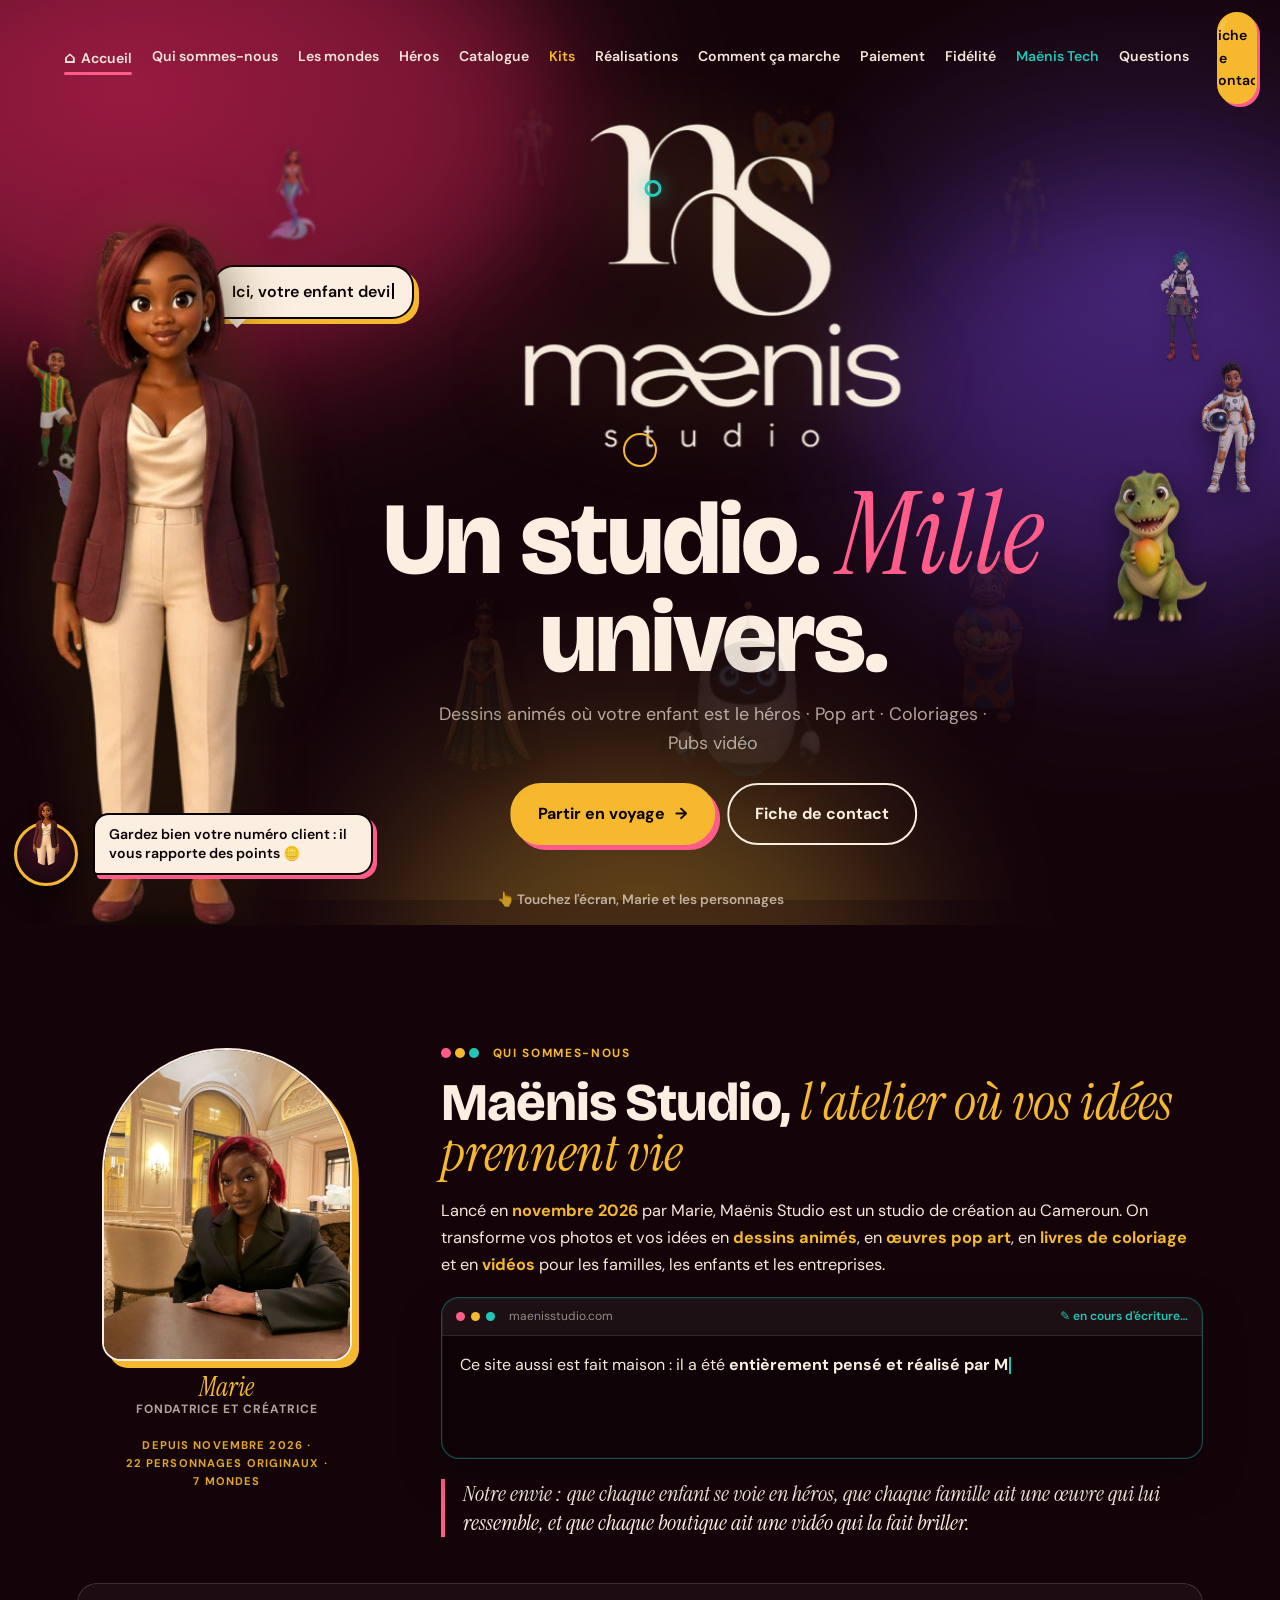
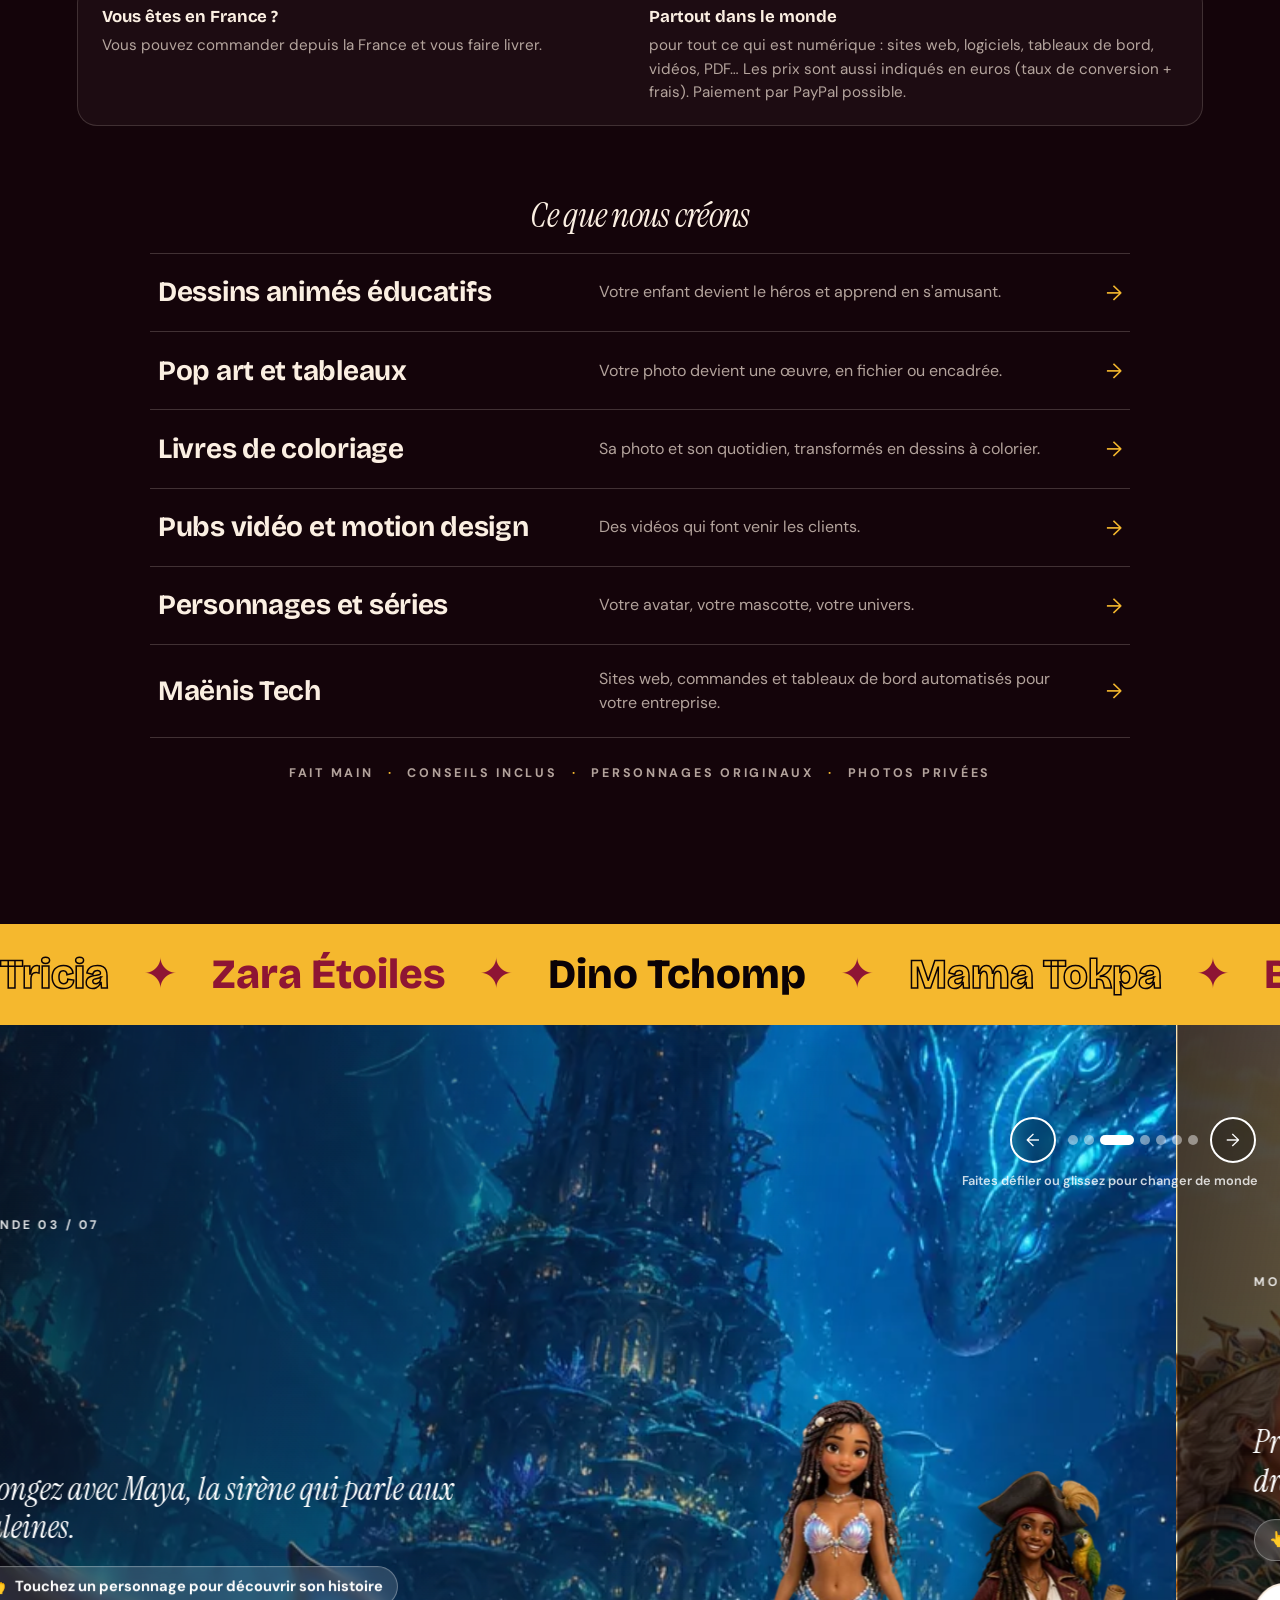
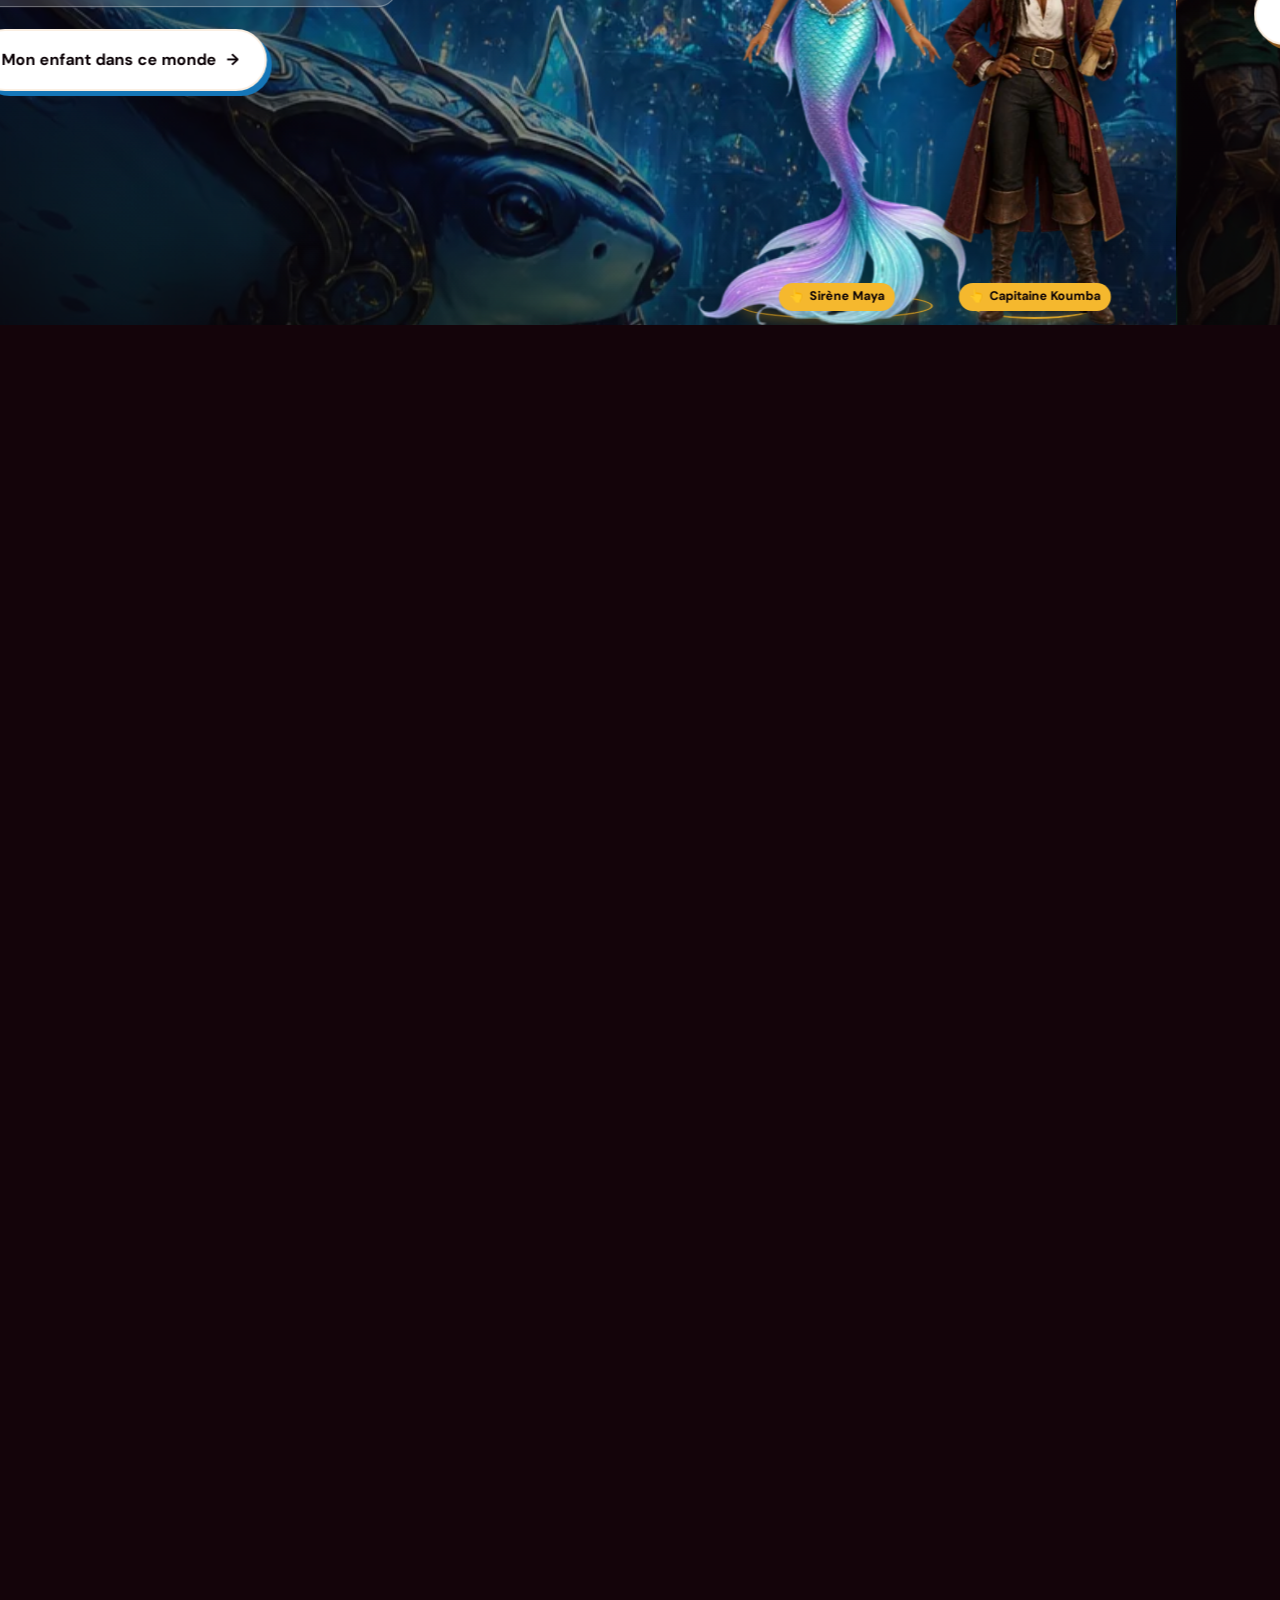
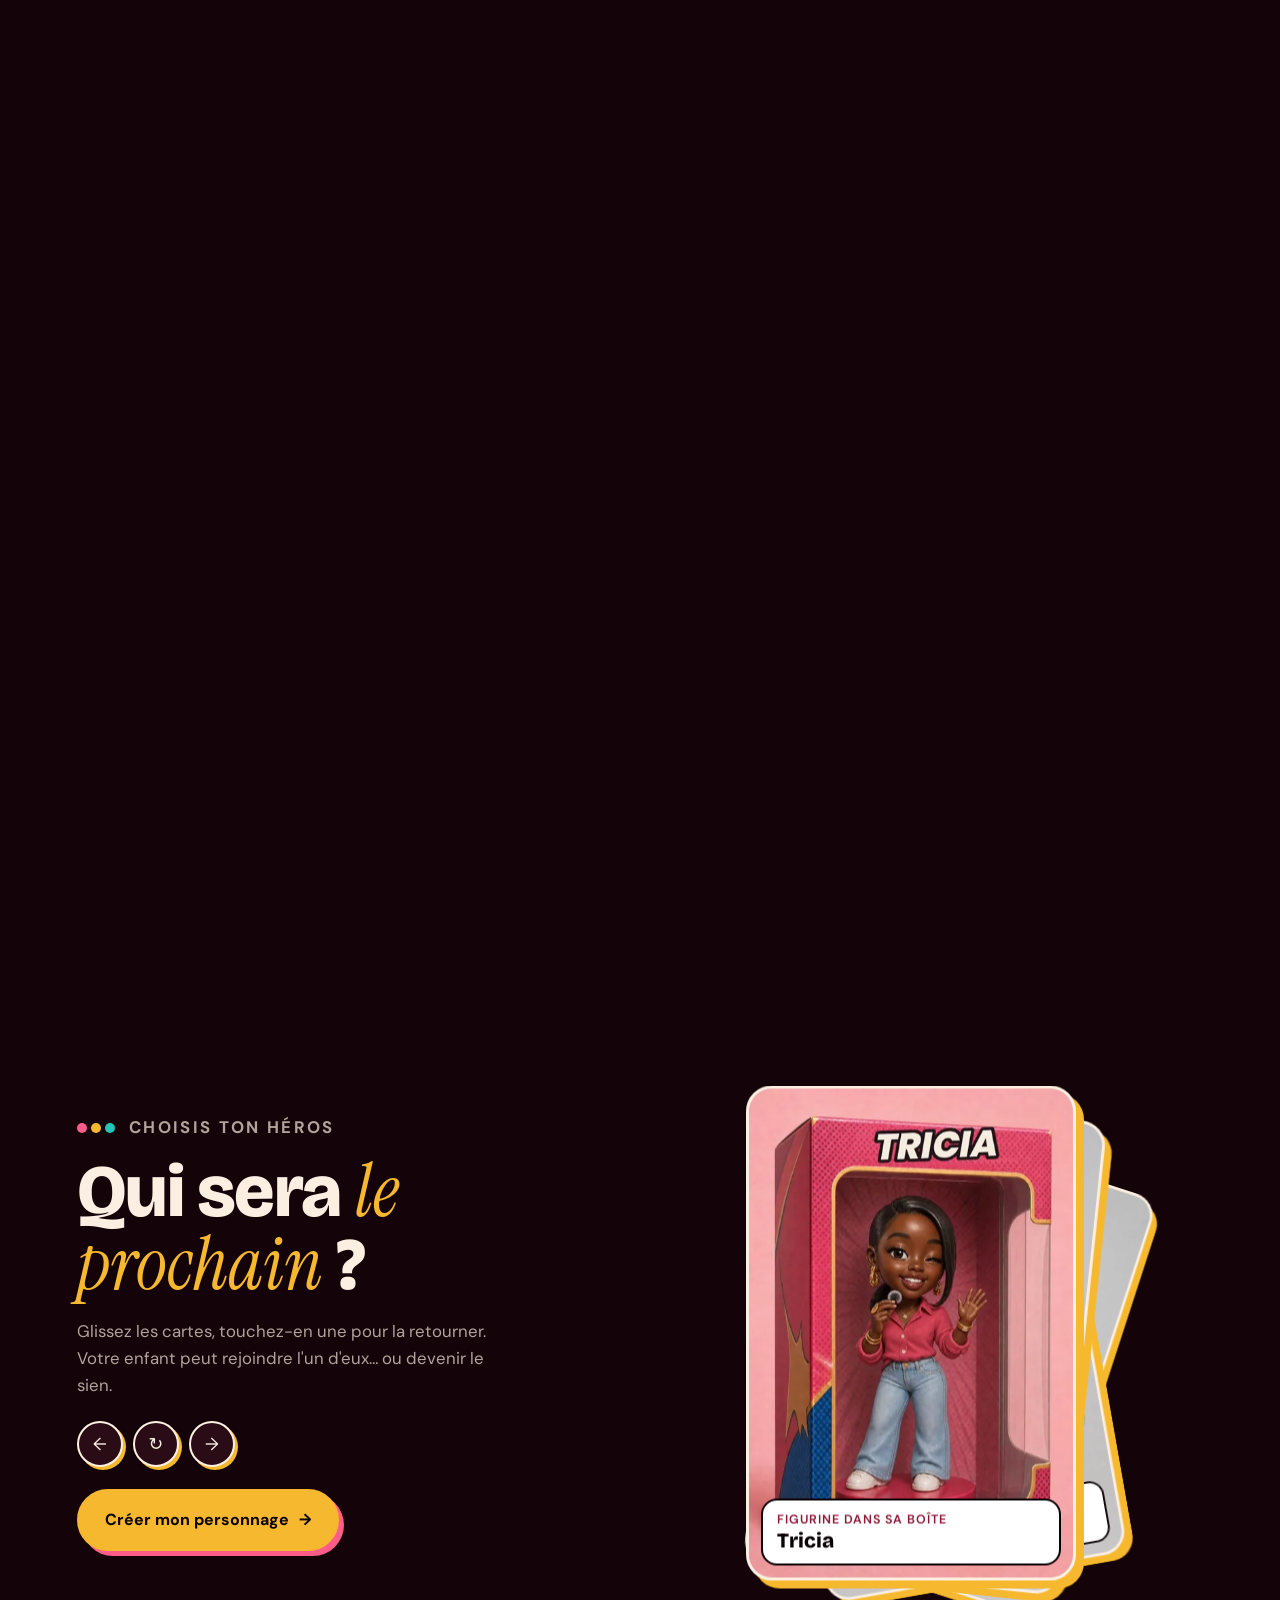
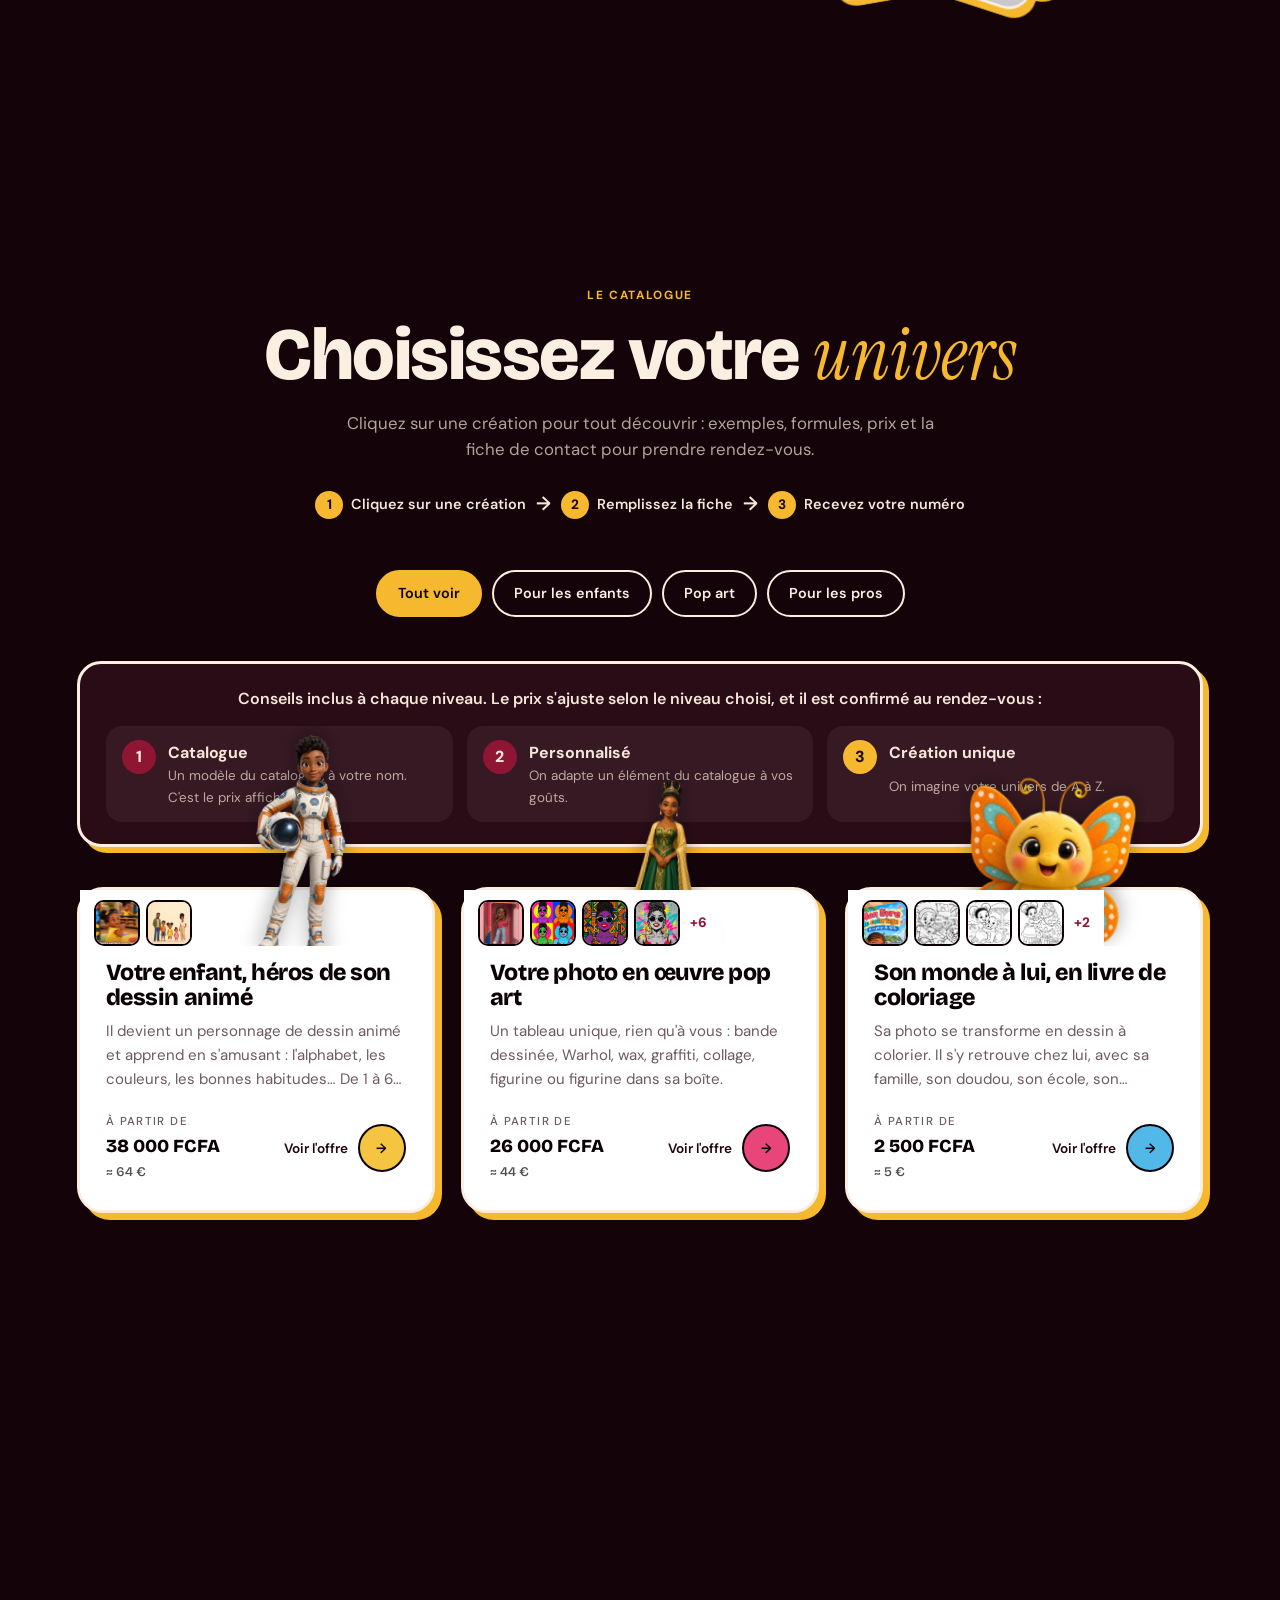
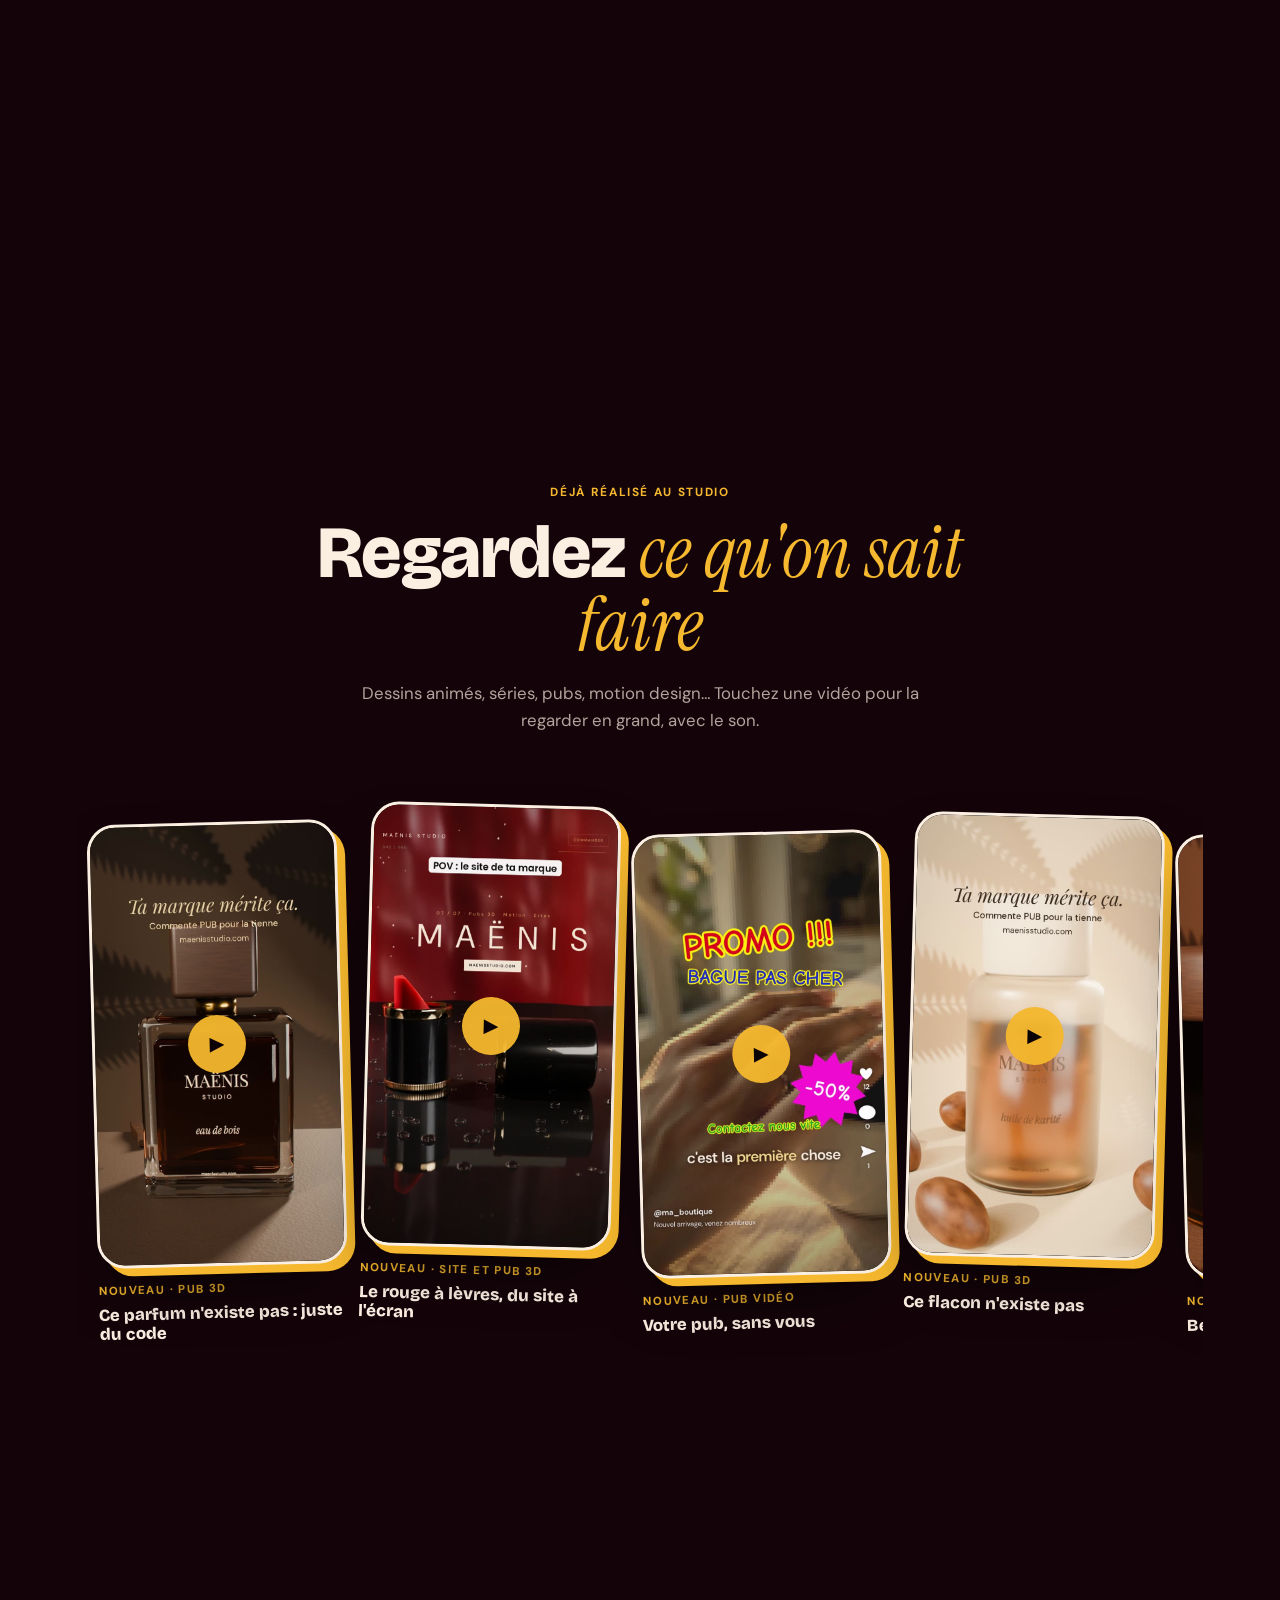
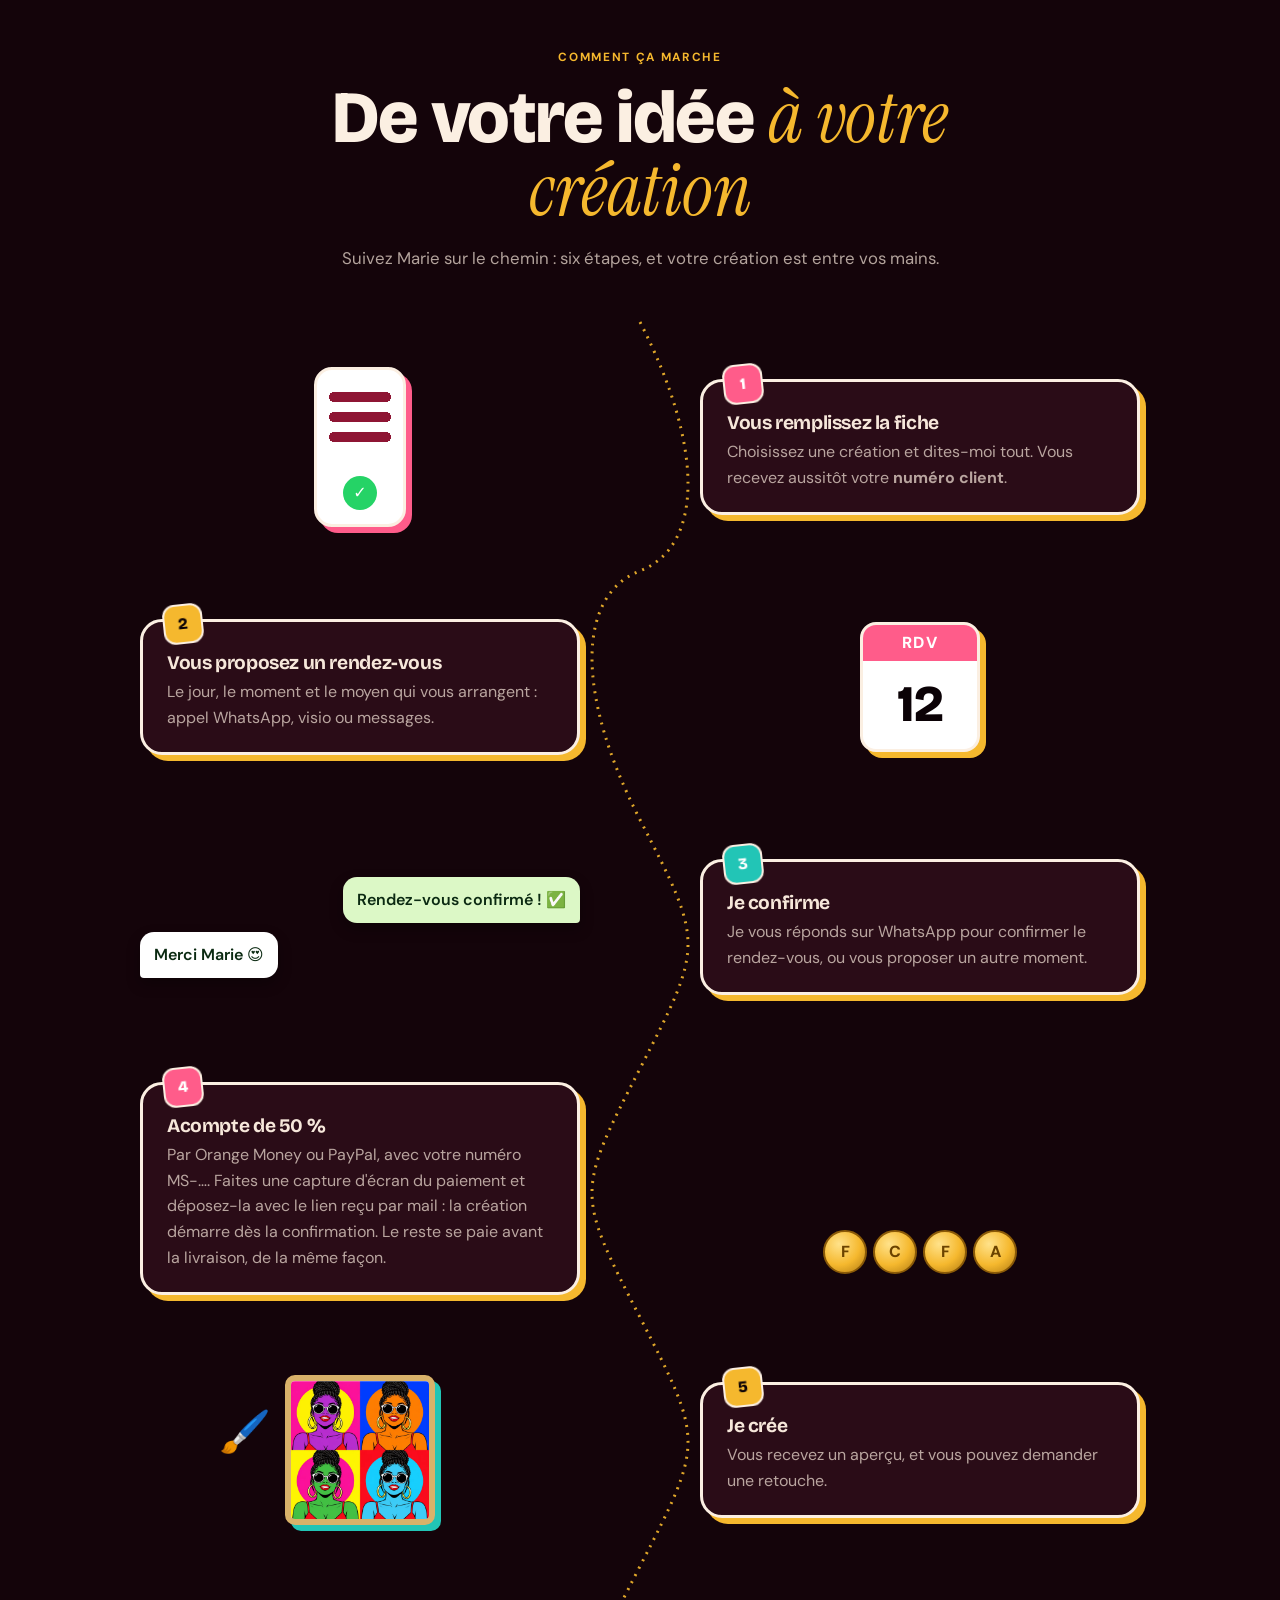
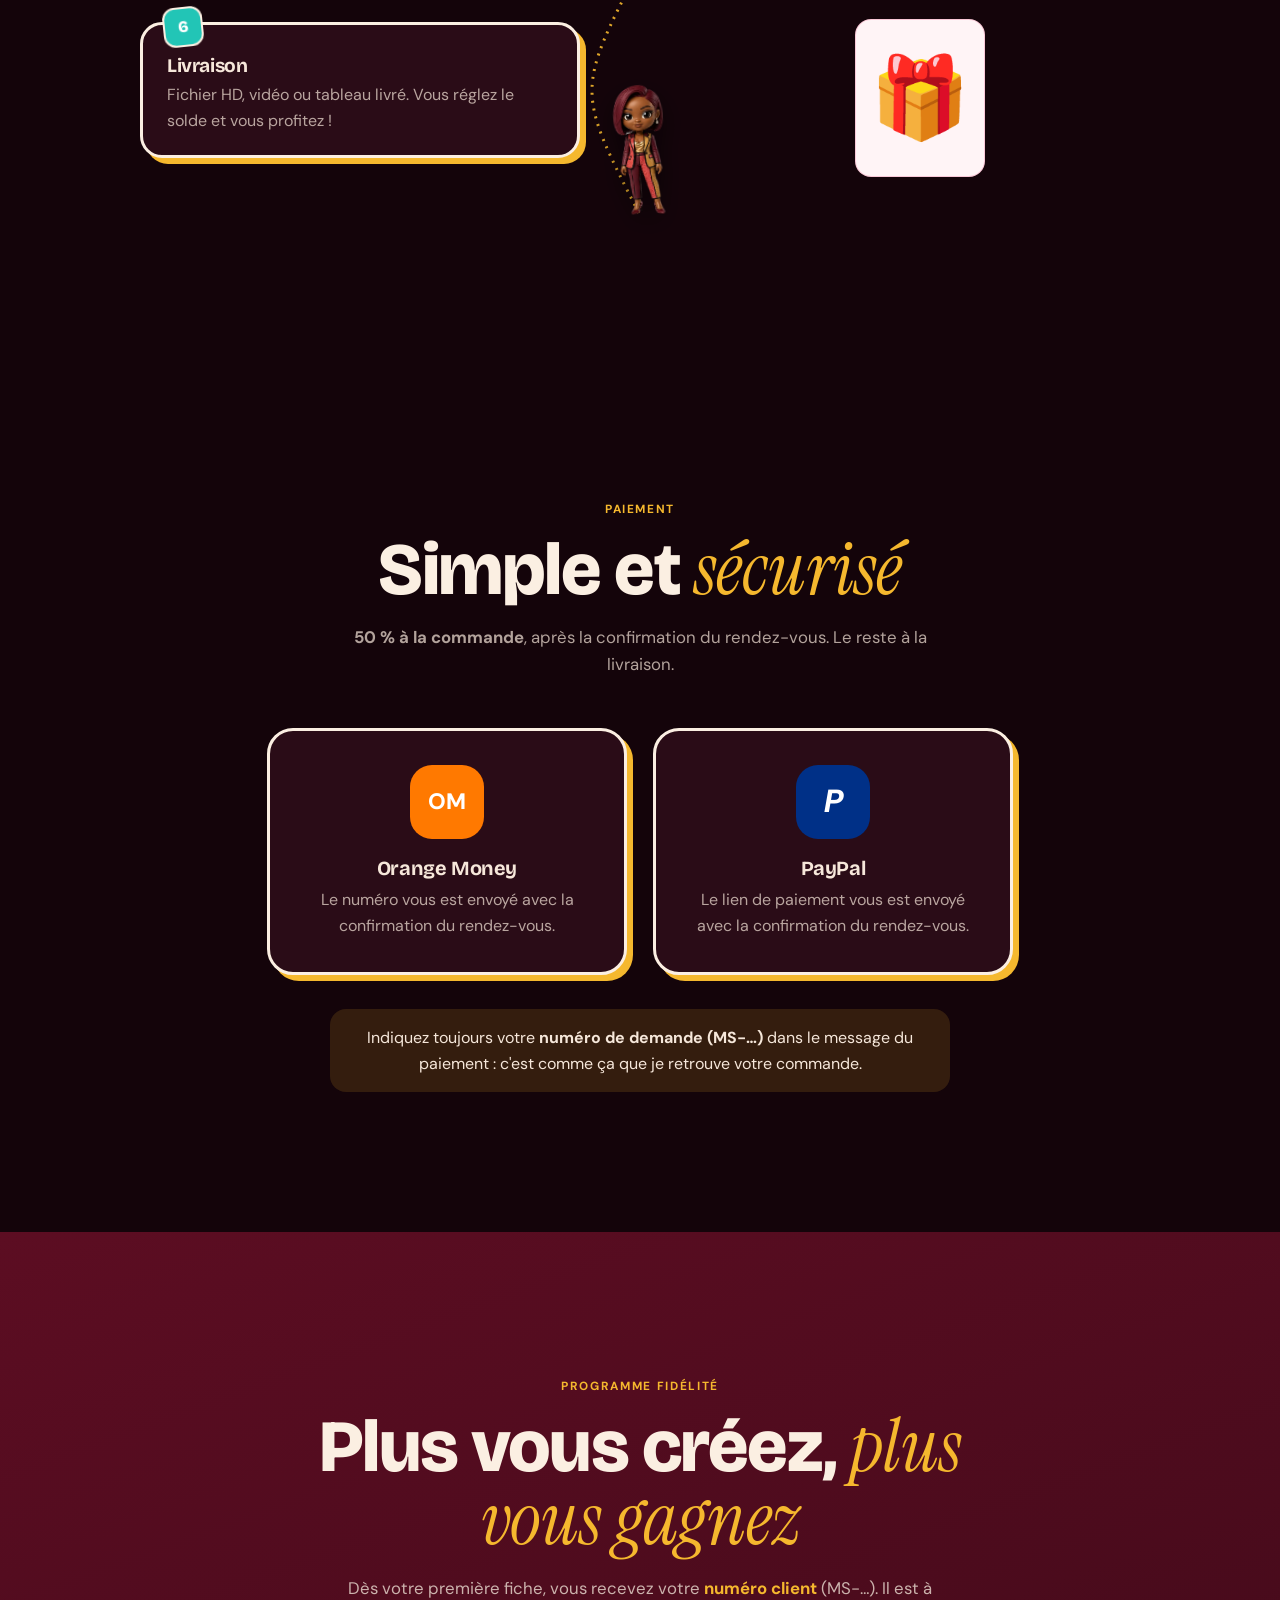
==== commit a48b6989: "Retrait de la vidéo de l'atelier de pâte" ====
--- a/index.html
+++ b/index.html
@@ -40,10 +40,10 @@
   <link rel="preconnect" href="https://fonts.googleapis.com">
   <link rel="preconnect" href="https://fonts.gstatic.com" crossorigin>
   <link href="https://fonts.googleapis.com/css2?family=Bricolage+Grotesque:opsz,wght@12..96,400..800&family=DM+Sans:opsz,wght@9..40,400..700&family=Instrument+Serif:ital@0;1&family=Caveat:wght@600;700&display=swap" rel="stylesheet">
-  <link rel="stylesheet" href="style.css?v=202611191956">
-  <link rel="stylesheet" href="monde.css?v=202611191956">
-  <link rel="stylesheet" href="nuit.css?v=202611191956">
-  <link rel="stylesheet" href="studio.css?v=202611191956">
+  <link rel="stylesheet" href="style.css?v=202611270331">
+  <link rel="stylesheet" href="monde.css?v=202611270331">
+  <link rel="stylesheet" href="nuit.css?v=202611270331">
+  <link rel="stylesheet" href="studio.css?v=202611270331">
 </head>
 <body>
   <a class="skip" href="#catalogue">Aller au catalogue</a>
@@ -421,10 +421,10 @@
   </dialog>
 
   <canvas class="feux" aria-hidden="true"></canvas>
-  <script src="config.js?v=202611191956"></script>
-  <script src="ref.js?v=202611191956"></script>
-  <script src="photos.js?v=202611191956"></script>
-  <script src="app.js?v=202611191956"></script>
-  <script src="monde.js?v=202611191956"></script>
+  <script src="config.js?v=202611270331"></script>
+  <script src="ref.js?v=202611270331"></script>
+  <script src="photos.js?v=202611270331"></script>
+  <script src="app.js?v=202611270331"></script>
+  <script src="monde.js?v=202611270331"></script>
 </body>
 </html>
